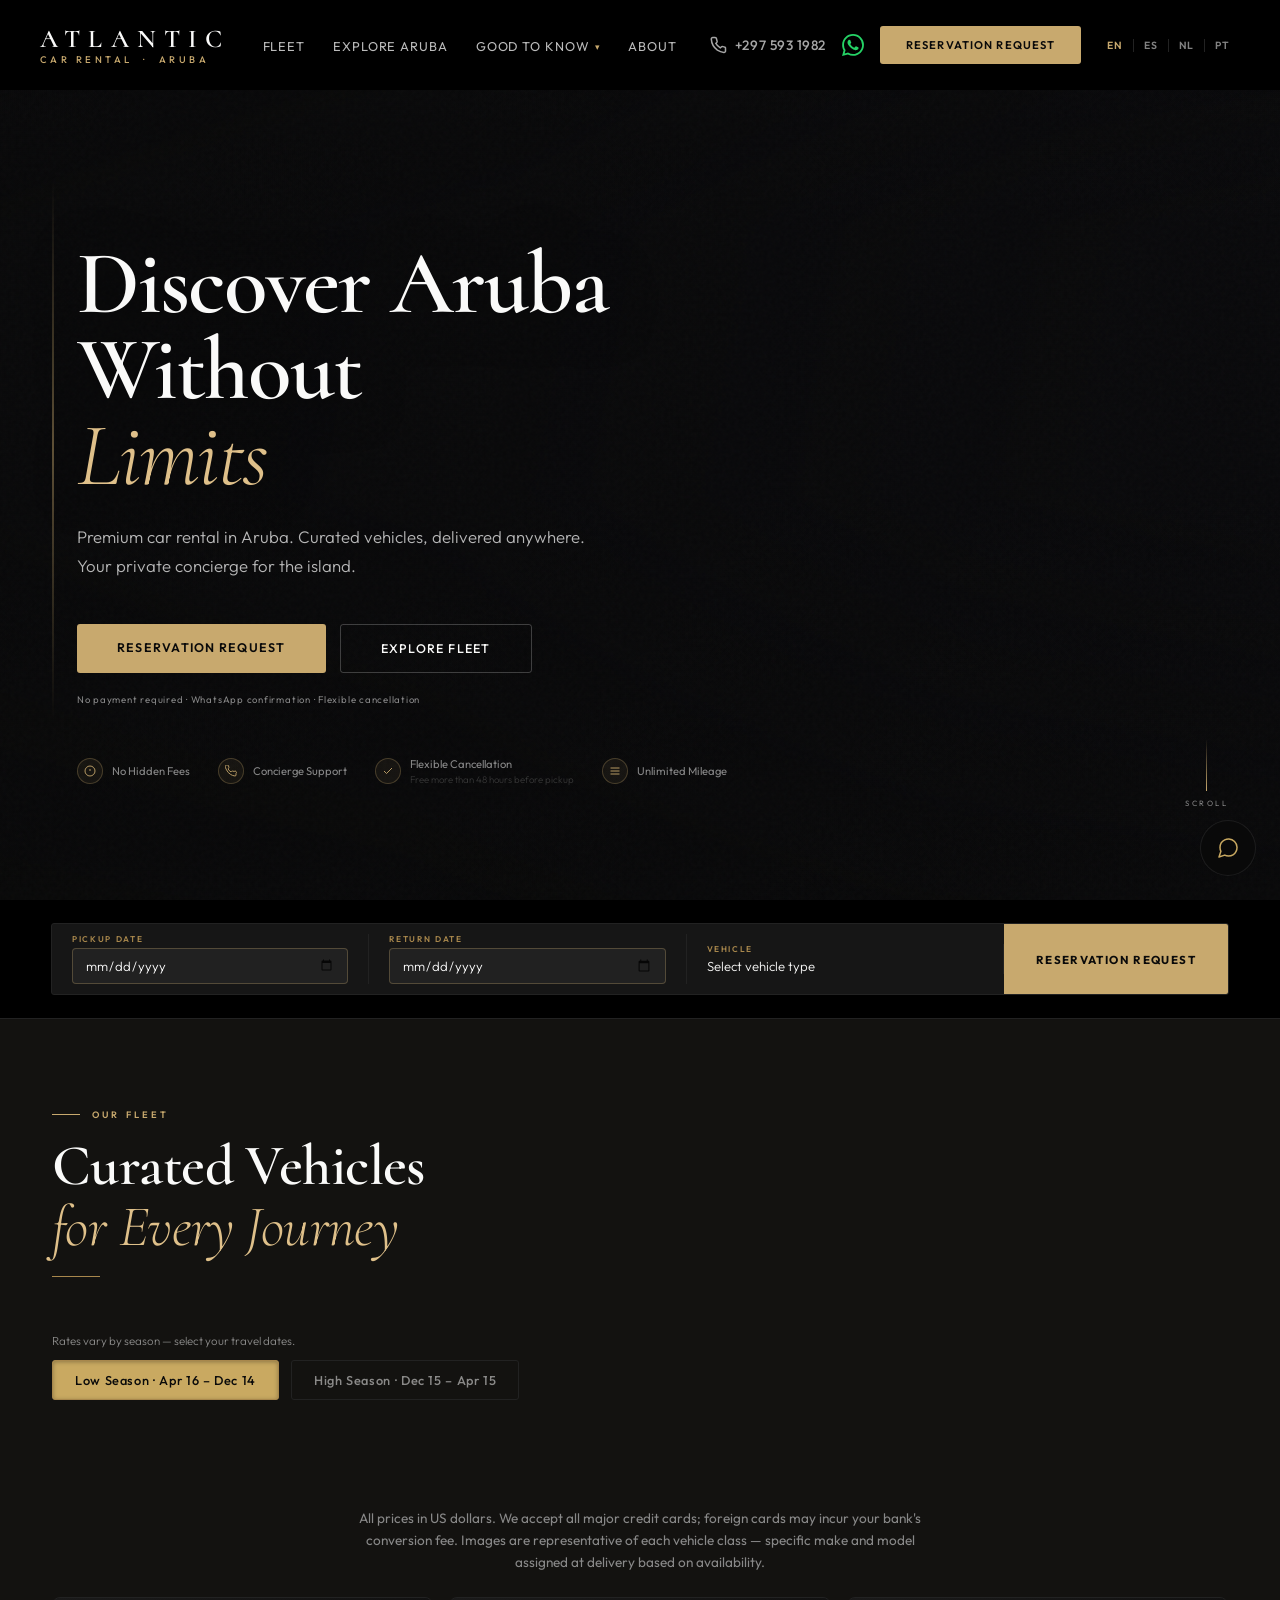
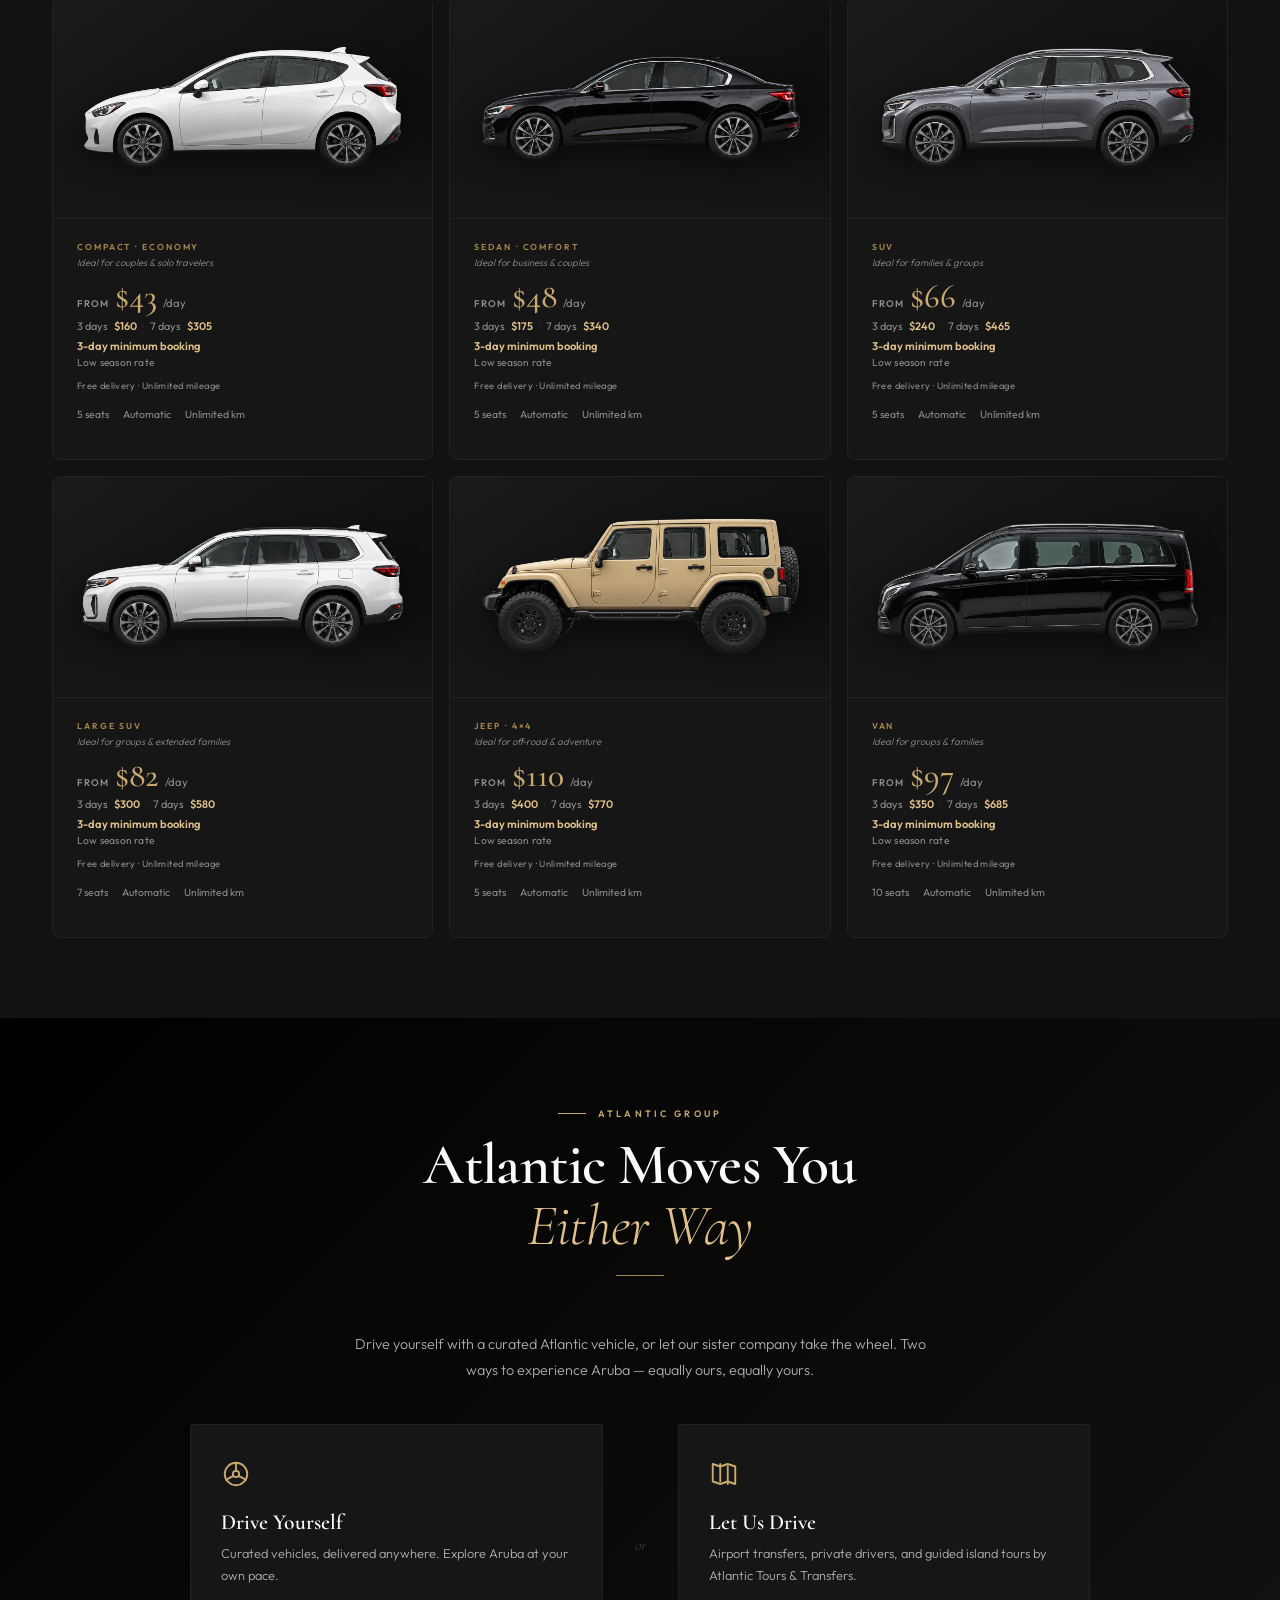
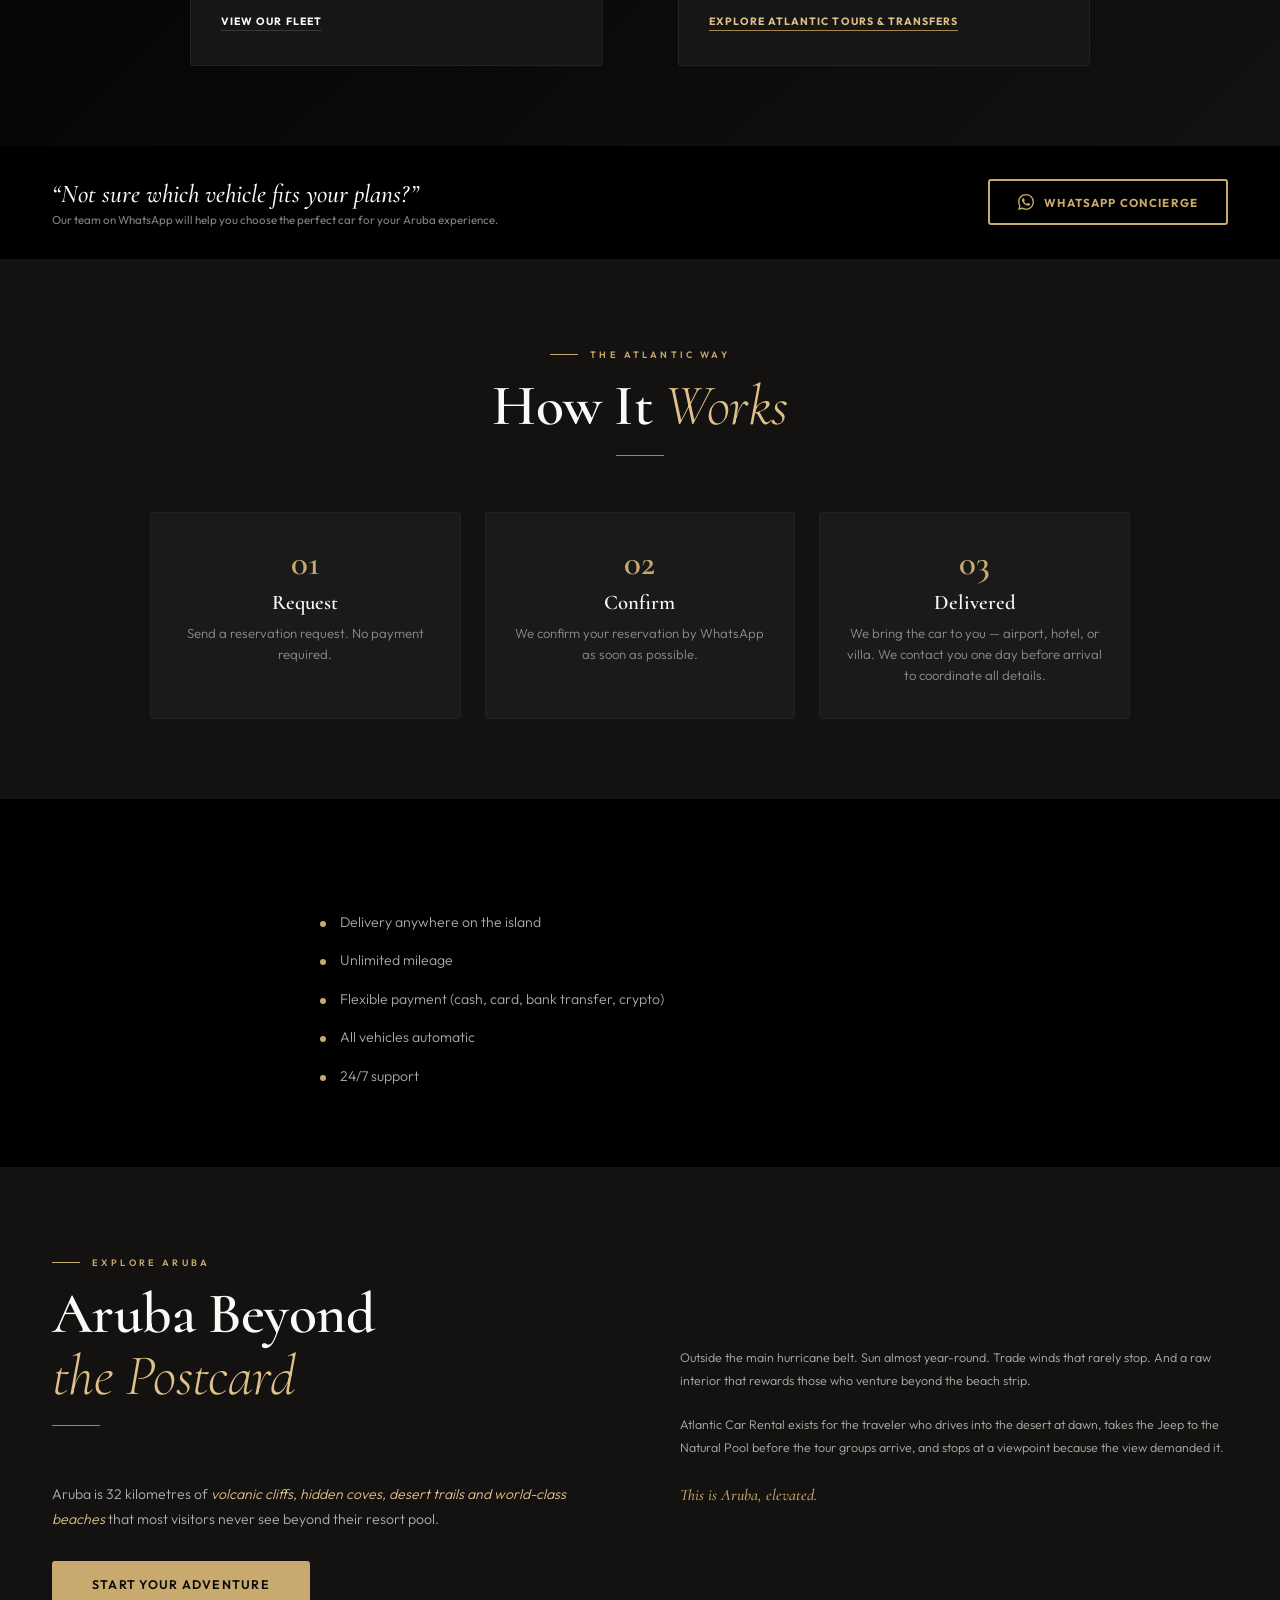
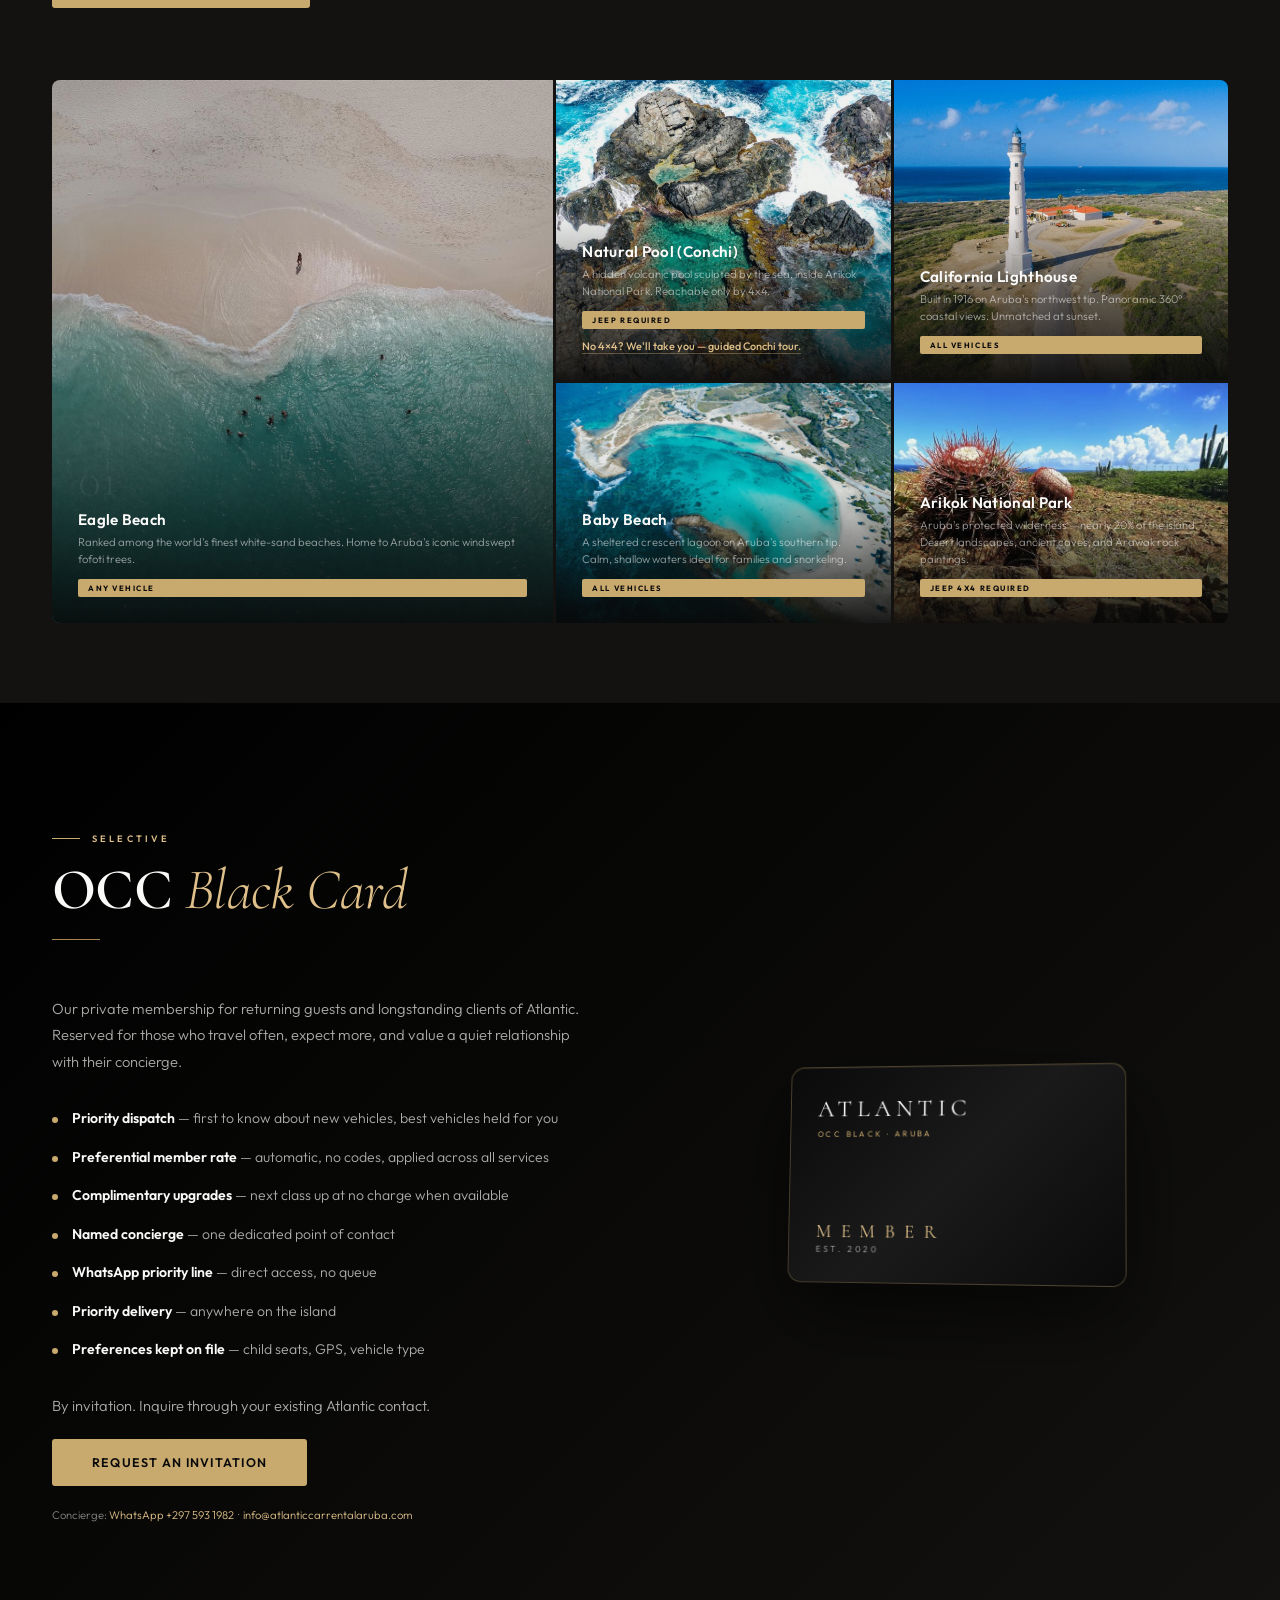
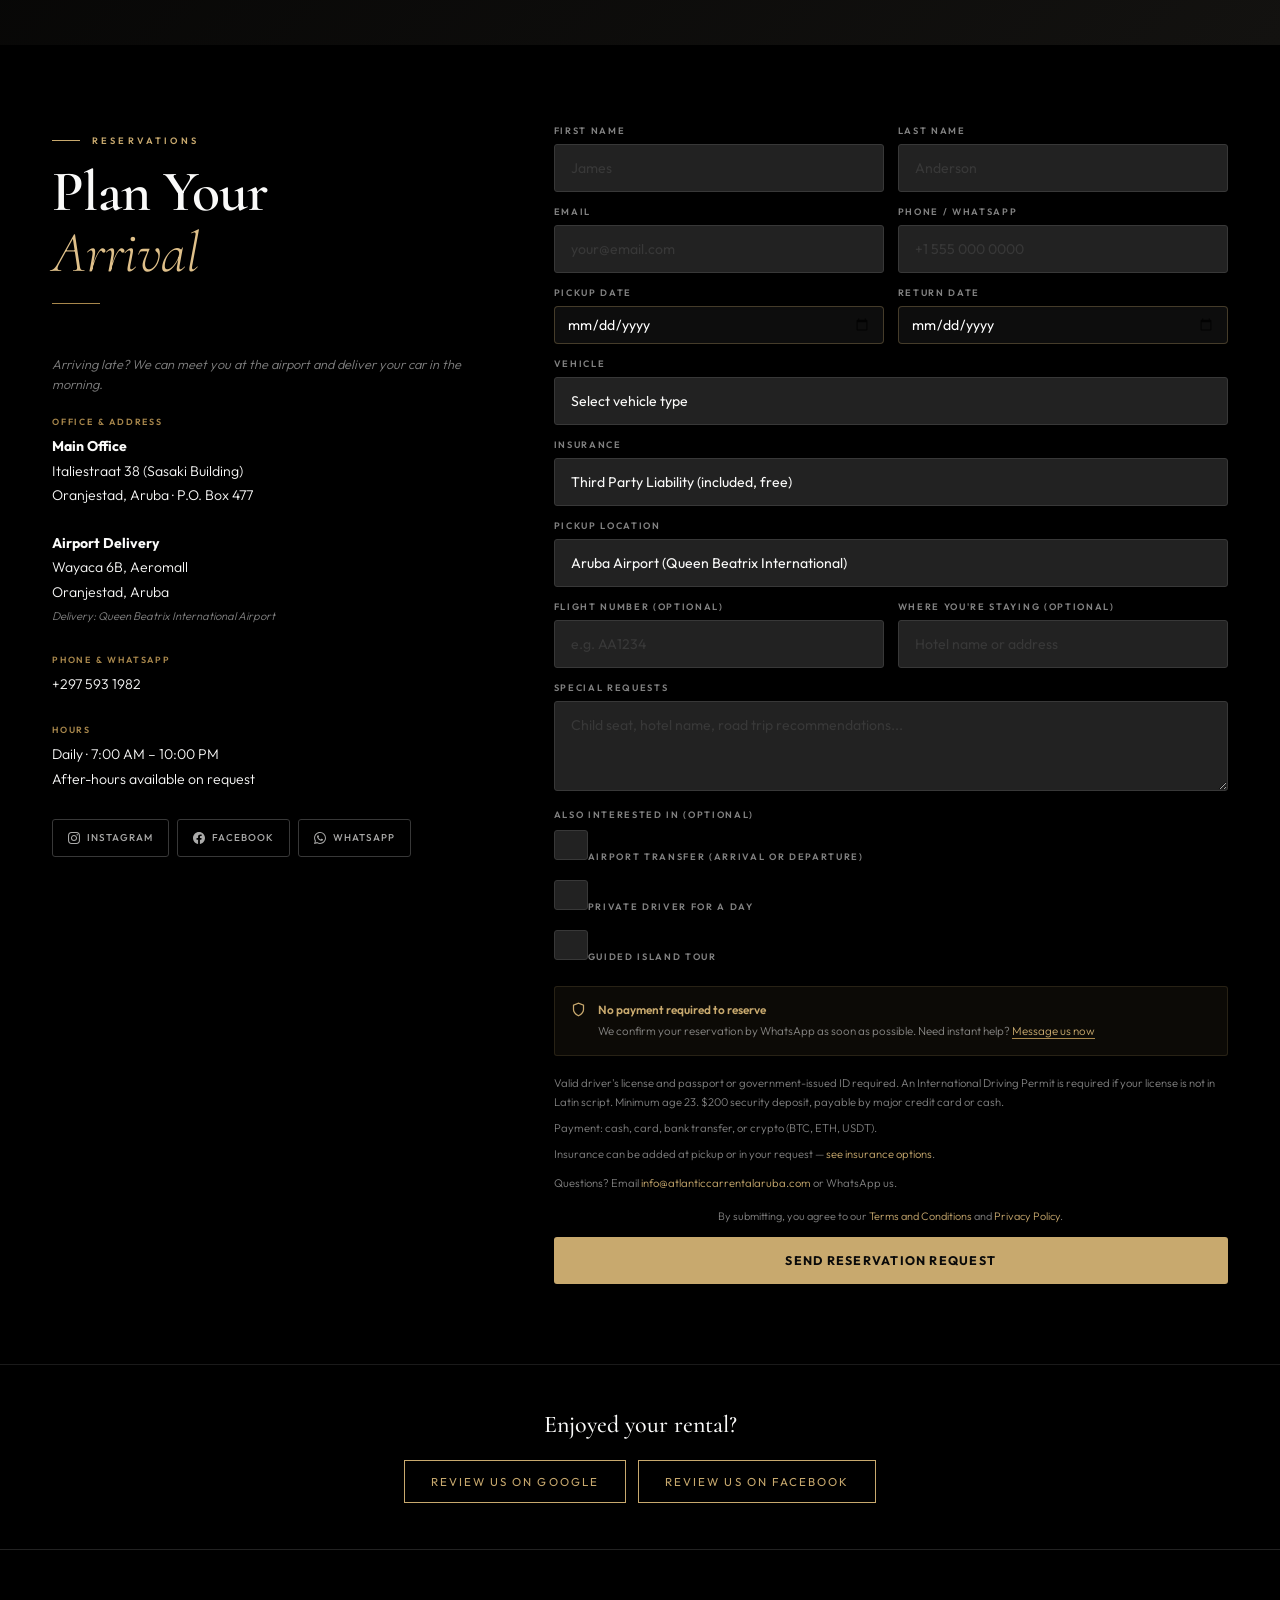
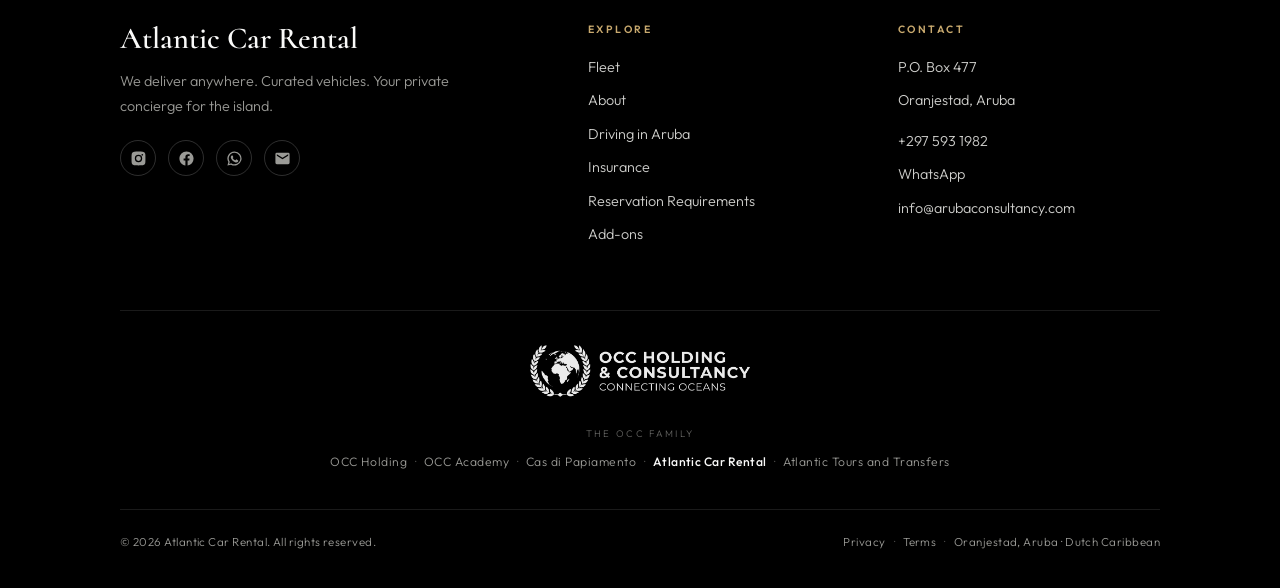
==== index.html @ e69e18a8 "Add review band above footer Co-Authored-By: Claude Opus 5.5 <noreply@anthropic.com> Claude-Session:" ====
<!DOCTYPE html>
<html lang="en">
<head>
<meta charset="UTF-8"/>
<script>document.documentElement.classList.add('i18n-loading')</script>
<style>html.i18n-loading{visibility:hidden;background:#0A0A0A}</style>
<noscript><style>html.i18n-loading{visibility:visible}</style></noscript>
<meta name="viewport" content="width=device-width,initial-scale=1.0"/>
<title>Car Rental in Aruba | Atlantic</title>
<meta name="description" content="Premium car rental in Aruba with island-wide delivery, unlimited mileage and personal WhatsApp service. Request your Atlantic rental online."/>
<link rel="icon" href="/favicon.ico" sizes="any">
<link rel="icon" type="image/png" sizes="32x32" href="/favicon-32.png">
<link rel="icon" type="image/png" sizes="16x16" href="/favicon-16.png">
<link rel="apple-touch-icon" href="/favicon-180.png">
<meta property="og:type" content="website">
<meta property="og:site_name" content="Atlantic Car Rental Aruba">
<meta property="og:title" content="Car Rental in Aruba | Atlantic">
<meta property="og:description" content="Premium car rental in Aruba. Free island-wide delivery, unlimited mileage, personal concierge. Reserve by WhatsApp.">
<meta property="og:image" content="https://atlanticcarrentalaruba.com/og-image.png">
<meta property="og:image:width" content="1200">
<meta property="og:image:height" content="630">
<meta property="og:url" content="https://atlanticcarrentalaruba.com/">
<link rel="canonical" href="https://atlanticcarrentalaruba.com/"/>
<meta name="twitter:card" content="summary_large_image">
<meta name="twitter:title" content="Car Rental in Aruba | Atlantic">
<script type="application/ld+json">
{
  "@context": "https://schema.org",
  "@type": "AutoRental",
  "name": "Atlantic Car Rental",
  "description": "Car rental in Aruba. Delivery anywhere on the island.",
  "url": "https://atlanticcarrentalaruba.com",
  "telephone": "+297-593-1982",
  "email": "info@atlanticcarrentalaruba.com",
  "address": [
    {
      "@type": "PostalAddress",
      "streetAddress": "Italiestraat 38 (Sasaki Building)",
      "addressLocality": "Oranjestad",
      "addressCountry": "AW"
    },
    {
      "@type": "PostalAddress",
      "streetAddress": "Wayaca 6B, Aeromall",
      "addressLocality": "Oranjestad",
      "addressCountry": "AW"
    }
  ],
  "areaServed": "Aruba",
  "priceRange": "$$",
  "sameAs": [
    "https://www.instagram.com/atlanticcarrentalaruba",
    "https://www.facebook.com/share/18JVxDgM2i/"
  ]
}
</script>
<script type="application/ld+json">
{
  "@context": "https://schema.org",
  "@type": "LocalBusiness",
  "name": "Atlantic Car Rental",
  "address": {
    "@type": "PostalAddress",
    "streetAddress": "Italiestraat 38 (Sasaki Building)",
    "addressLocality": "Oranjestad",
    "addressCountry": "AW"
  },
  "telephone": "+297-593-1982",
  "email": "info@atlanticcarrentalaruba.com",
  "openingHoursSpecification": {
    "@type": "OpeningHoursSpecification",
    "dayOfWeek": ["Monday","Tuesday","Wednesday","Thursday","Friday","Saturday","Sunday"],
    "opens": "07:00",
    "closes": "22:00"
  }
}
</script>
<link rel="preconnect" href="https://fonts.googleapis.com"/>
<link href="https://fonts.googleapis.com/css2?family=Cormorant:ital,wght@0,300;0,400;0,500;0,600;0,700;1,300;1,400;1,600&family=Outfit:wght@300;400;500;600;700&display=swap" rel="stylesheet"/>
<link rel="stylesheet" href="css/styles.css?v=7"/>
</head>
<body>

<!-- NAV -->
<nav id="nav">
  <a href="#hero" class="nav-wm">
    <span class="nav-wm-a">Atlantic</span>
    <span class="nav-wm-b">Car Rental &nbsp;&middot;&nbsp; Aruba</span>
  </a>
  <ul class="nlinks" id="nlinks">
    <li><a href="#fleet" data-t="n_fl" onclick="closeMNav()">Fleet</a></li>
    <li><a href="#aruba" data-t="n_ar" onclick="closeMNav()">Explore Aruba</a></li>
    <li class="nav-drop">
      <button type="button" class="nav-drop-btn" onclick="toggleGtkDrop(event)" aria-expanded="false" aria-haspopup="true">
        <span data-t="n_gtk">Good to Know</span><span class="nav-drop-caret" aria-hidden="true">&#9662;</span>
      </button>
      <ul class="nav-drop-menu">
        <li><a href="driving-in-aruba.html" data-t="n_dr" onclick="closeMNav()">Driving in Aruba</a></li>
        <li><a href="insurance.html" data-t="n_ins" onclick="closeMNav()">Insurance</a></li>
        <li><a href="reservation-requirements.html" data-t="n_rr" onclick="closeMNav()">Reservation Requirements</a></li>
        <li><a href="add-ons.html" data-t="n_ao" onclick="closeMNav()">Add-ons</a></li>
      </ul>
    </li>
    <li><a href="about.html" data-t="n_ab" onclick="closeMNav()">About</a></li>
  </ul>
  <div class="nav-right">
    <a href="tel:+2975931982" class="nav-phone" style="display:flex;align-items:center;gap:8px;color:rgba(255,255,255,.65);font-size:.85rem;font-weight:500;letter-spacing:.04em;transition:color .2s;text-decoration:none">
      <svg aria-hidden="true" width="18" height="18" viewBox="0 0 24 24" fill="none" stroke="currentColor" stroke-width="2"><path d="M22 16.92v3a2 2 0 01-2.18 2 19.79 19.79 0 01-8.63-3.07A19.5 19.5 0 013.07 4.18 2 2 0 015.06 2h3a2 2 0 012 1.72c.127.96.361 1.903.7 2.81a2 2 0 01-.45 2.11L9.09 9.91a16 16 0 006 6l1.27-1.27a2 2 0 012.11-.45c.907.339 1.85.573 2.81.7A2 2 0 0122 16.92z"/></svg>
      +297 593 1982
    </a>
    <a href="https://wa.me/2975931982" target="_blank" class="nav-whatsapp" aria-label="WhatsApp" style="align-items:center;color:rgba(255,255,255,.65);transition:color .2s;text-decoration:none">
      <svg aria-hidden="true" width="22" height="22" viewBox="0 0 24 24" fill="#25D366"><path d="M17.472 14.382c-.297-.149-1.758-.867-2.03-.967-.273-.099-.471-.148-.67.15-.197.297-.767.966-.94 1.164-.173.199-.347.223-.644.075-.297-.15-1.255-.463-2.39-1.475-.883-.788-1.48-1.761-1.653-2.059-.173-.297-.018-.458.13-.606.134-.133.298-.347.446-.52.149-.174.198-.298.298-.497.099-.198.05-.371-.025-.52-.075-.149-.669-1.612-.916-2.207-.242-.579-.487-.5-.669-.51-.173-.008-.371-.01-.57-.01-.198 0-.52.074-.792.372-.272.297-1.04 1.016-1.04 2.479 0 1.462 1.065 2.875 1.213 3.074.149.198 2.096 3.2 5.077 4.487.709.306 1.262.489 1.694.625.712.227 1.36.195 1.871.118.571-.085 1.758-.719 2.006-1.413.248-.694.248-1.289.173-1.413-.074-.124-.272-.198-.57-.347m-5.421 7.403h-.004a9.87 9.87 0 01-5.031-1.378l-.361-.214-3.741.982.998-3.648-.235-.374a9.86 9.86 0 01-1.51-5.26c.001-5.45 4.436-9.884 9.888-9.884 2.64 0 5.122 1.03 6.988 2.898a9.825 9.825 0 012.893 6.994c-.003 5.45-4.437 9.884-9.885 9.884m8.413-18.297A11.815 11.815 0 0012.05 0C5.495 0 .16 5.335.157 11.892c0 2.096.547 4.142 1.588 5.945L.057 24l6.305-1.654a11.882 11.882 0 005.683 1.448h.005c6.554 0 11.89-5.335 11.893-11.893a11.821 11.821 0 00-3.48-8.413z"/></svg>
    </a>
    <button class="nav-cta" onclick="document.getElementById('contact').scrollIntoView({behavior:'smooth'})"><span class="cta-full" data-t="n_ct">Reservation Request</span><span class="cta-short" data-t="n_ct_s">Reserve</span></button>
    <div class="nav-lang">
      <button class="lbtn on" onclick="setL('en')">EN</button>
      <button class="lbtn" onclick="setL('es')">ES</button>
      <button class="lbtn" onclick="setL('nl')">NL</button>
      <button class="lbtn" onclick="setL('pt')">PT</button>
    </div>
    <button class="nav-toggle" aria-label="Menu" aria-expanded="false" onclick="toggleMNav()">&#9776;</button>
  </div>
</nav>
<!-- HERO -->
<section id="hero">
  <div class="h-bg"></div>
  <!-- YouTube Aruba drone video — loads when online -->
  <div class="h-vid">
    <video id="hero-video" autoplay muted playsinline preload="auto"
      style="position:absolute;top:50%;left:50%;min-width:100%;min-height:100%;transform:translate(-50%,-50%);object-fit:cover">
      <source src="assets/hero.mp4" type="video/mp4"/>
    </video>
  </div>
  <script>
    /* hero.mp4 (~19s total) has a branded end-card baked into the last few
       seconds of the file itself -- not an HTML/CSS overlay. Looping early
       via timeupdate instead of re-encoding the file. Nudge this value after
       seeing it live. */
    const HERO_LOOP_CUTOFF = 8; // seconds -- logo confirmed visible ~10s in, cutting with margin before that
    const HERO_PLAYBACK_RATE = 0.5; // 1 = normal speed, lower = slower. Nudge by eye.
    const heroVideo = document.getElementById('hero-video');
    heroVideo.playbackRate = HERO_PLAYBACK_RATE;
    heroVideo.addEventListener('timeupdate', function () {
      if (this.currentTime >= HERO_LOOP_CUTOFF) this.currentTime = 0;
    });
  </script>
  <div class="h-ov"></div>
  <div class="h-noise"></div>
  <div class="h-accent"></div>

  <div class="h-inner">
    <h1 class="h-title">
      <span data-t="h_t1">Discover Aruba</span><br/>
      <span data-t="h_t2">Without</span><br/>
      <em data-t="h_t3">Limits</em>
    </h1>
    <p class="h-sub" data-t="h_sb">Premium car rental in Aruba. Curated vehicles, delivered anywhere. Your private concierge for the island.</p>
    <div class="h-btns">
      <a href="#contact" class="btn-gold"    data-t="h_c1">Reservation Request</a>
      <a href="#fleet"   class="btn-outline" data-t="h_c2">Explore Fleet</a>
    </div>
    <p class="h-micro" data-t="h_micro">No payment required &nbsp;&middot;&nbsp; WhatsApp confirmation &nbsp;&middot;&nbsp; Flexible cancellation</p>
    <div class="h-trust">
      <div class="trust">
        <div class="trust-dot"><svg viewBox="0 0 24 24"><circle cx="12" cy="12" r="10"/><line x1="12" y1="8" x2="12" y2="12"/><line x1="12" y1="16" x2="12.01" y2="16"/></svg></div>
        <span data-t="tr1">No Hidden Fees</span>
      </div>
      <div class="trust">
        <div class="trust-dot"><svg viewBox="0 0 24 24"><path d="M22 16.92v3a2 2 0 01-2.18 2 19.79 19.79 0 01-8.63-3.07A19.5 19.5 0 013.07 9.81a19.79 19.79 0 01-3.07-8.67A2 2 0 012 0h3a2 2 0 012 1.72c.127.96.361 1.903.7 2.81a2 2 0 01-.45 2.11L6.09 7.91a16 16 0 006 6l1.27-1.27a2 2 0 012.11-.45c.907.339 1.85.573 2.81.7A2 2 0 0122 16.92z"/></svg></div>
        <span data-t="tr2">Concierge Support</span>
      </div>
      <div class="trust">
        <div class="trust-dot"><svg viewBox="0 0 24 24"><polyline points="20 6 9 17 4 12"/></svg></div>
        <div class="trust-text">
          <span data-t="tr3">Flexible Cancellation</span>
          <span class="trust-sub" data-t="tr3_sub">Free more than 48 hours before pickup</span>
        </div>
      </div>
      <div class="trust">
        <div class="trust-dot"><svg viewBox="0 0 24 24"><path d="M3 12h18M3 6h18M3 18h18"/></svg></div>
        <span data-t="tr5">Unlimited Mileage</span>
      </div>
    </div>
  </div>

  <div class="scroll-cue">
    <div class="scroll-line"></div>
    <span class="scroll-txt" data-t="scroll_txt">Scroll</span>
  </div>
</section>

<!-- QUICK BOOKING BAR -->
<div id="quickbook" class="rv">
  <div style="padding:24px 0">
    <div class="qb-inner">
      <div class="qb-field">
        <div class="qb-label" data-t="f_pk">Pickup Date</div>
        <input class="qb-input" type="date" id="qpk"/>
      </div>
      <div class="qb-field">
        <div class="qb-label" data-t="f_rt">Return Date</div>
        <input class="qb-input" type="date" id="qrt"/>
      </div>
      <div class="qb-field">
        <div class="qb-label" data-t="f_vh">Vehicle</div>
        <select class="qb-input" id="qv" style="appearance:none">
          <option value="" data-t="fv0">Select type</option>
          <option value="compact" data-t="fv_co">Compact</option>
          <option value="sedan" data-t="fv_se">Sedan</option>
          <option value="suv" data-t="fv_su">SUV</option>
          <option value="large-suv" data-t="fv_lsu">Large SUV</option>
          <option value="jeep-4x4" data-t="fv_je">Jeep 4x4</option>
          <option value="van" data-t="fv_va">Van</option>
        </select>
      </div>
      <button class="qb-btn" onclick="qbSubmit()" data-t="n_ct">Reservation Request</button>
    </div>
  </div>
</div>

<!-- FLEET -->
<section id="fleet" class="sec sec-alt">
  <div class="fl-head">
    <div>
      <div class="tag rv" data-t="fl_tg">Our Fleet</div>
      <h2 class="sh rv d1" data-t="fl_h">Curated Vehicles<br/><em>for Every Journey</em></h2>
      <div class="rule rv d2"></div>
      <p class="stog-note rv d3" data-t="szn_note">Rates vary by season &mdash; select your travel dates.</p>
      <div class="stog-row rv d3">
        <button class="stog on" id="flo" onclick="setFS('lo')">
          <span class="stog-label" data-t="sl">Low Season &nbsp;&middot;&nbsp; Apr 16 &ndash; Dec 14</span>
        </button>
        <button class="stog" id="fhi" onclick="setFS('hi')">
          <span class="stog-label" data-t="sh">High Season &nbsp;&middot;&nbsp; Dec 15 &ndash; Apr 15</span>
        </button>
      </div>
    </div>
  </div>

  <p class="usd-note" data-t="usd_note">All prices in US dollars. We accept all major credit cards; foreign cards may incur your bank's conversion fee. Images are representative of each vehicle class — specific make and model assigned at delivery based on availability.</p>

  <div class="fgrid">

    <div class="ccard rv" onclick="document.getElementById('contact').scrollIntoView({behavior:'smooth'})">
      <div class="car-img-wrap">
        <img class="car-img" src="assets/fleet/transparent/compact.png" onerror="this.parentElement.style.background='#1A1A1A'" alt="Compact car"/>
      </div>
      <div class="ccard-cta-bar"><div class="ccard-cta-txt" data-t="fl_rs">Reservation Request</div></div>
      <div class="ccard-body">
        <div class="ccard-category" data-t="c_co">Compact &nbsp;&middot;&nbsp; Economy</div>
        <div class="ccard-ideal" data-t="c_co_i">Ideal for couples &amp; solo travelers</div>
        <div class="ccard-pricing">
          <div class="cpr-hero"><span class="cpr-from" data-t="fr_lbl">From</span><span data-t="pr_co_day" data-t-hi="pr_co_day_hi"><strong>$43</strong></span><span class="cpr-per" data-t="per_day">/day</span></div>
          <div class="cpr-sub">
            <span data-t="dur3">3 days</span><span data-t="pr_co_3" data-t-hi="pr_co_3_hi"><strong>$160</strong></span>
            <span class="cpr-sub-sep">&middot;</span>
            <span data-t="dur7">7 days</span><span data-t="pr_co_7" data-t-hi="pr_co_7_hi"><strong>$305</strong></span>
          </div>
          <div class="cpr-note" data-t="cpr_min">3-day minimum booking</div>
          <div class="cpr-season" data-t="szn_lo_lbl" data-t-hi="szn_hi_lbl">Low season rate</div>
        </div>
        <div class="ccard-benefits" data-t="bn_li">Free delivery &nbsp;&middot;&nbsp; Unlimited mileage</div>
        <div class="ccard-specs">
          <span class="cspec">5 seats</span>
          <span class="cspec" data-t="spec_auto">Automatic</span><span class="cspec" data-t="spec_km">Unlimited km</span>
        </div>
      </div>
    </div>

    <div class="ccard rv d1" onclick="document.getElementById('contact').scrollIntoView({behavior:'smooth'})">
      <div class="car-img-wrap">
        
        <img class="car-img" src="assets/fleet/transparent/sedan.png" onerror="this.parentElement.style.background='#1A1A1A'" alt="Sedan car"/>
      </div>
      <div class="ccard-cta-bar"><div class="ccard-cta-txt" data-t="fl_rs">Reservation Request</div></div>
      <div class="ccard-body">
        <div class="ccard-category" data-t="c_se">Sedan &nbsp;&middot;&nbsp; Comfort</div>
        <div class="ccard-ideal" data-t="c_se_i">Ideal for business &amp; couples</div>
        <div class="ccard-pricing">
          <div class="cpr-hero"><span class="cpr-from" data-t="fr_lbl">From</span><span data-t="pr_se_day" data-t-hi="pr_se_day_hi"><strong>$48</strong></span><span class="cpr-per" data-t="per_day">/day</span></div>
          <div class="cpr-sub">
            <span data-t="dur3">3 days</span><span data-t="pr_se_3" data-t-hi="pr_se_3_hi"><strong>$175</strong></span>
            <span class="cpr-sub-sep">&middot;</span>
            <span data-t="dur7">7 days</span><span data-t="pr_se_7" data-t-hi="pr_se_7_hi"><strong>$340</strong></span>
          </div>
          <div class="cpr-note" data-t="cpr_min">3-day minimum booking</div>
          <div class="cpr-season" data-t="szn_lo_lbl" data-t-hi="szn_hi_lbl">Low season rate</div>
        </div>
        <div class="ccard-benefits" data-t="bn_li">Free delivery &nbsp;&middot;&nbsp; Unlimited mileage</div>
        <div class="ccard-specs">
          <span class="cspec">5 seats</span>
          <span class="cspec" data-t="spec_auto">Automatic</span><span class="cspec" data-t="spec_km">Unlimited km</span>
        </div>
      </div>
    </div>

    <div class="ccard rv d2" onclick="document.getElementById('contact').scrollIntoView({behavior:'smooth'})">
      <div class="car-img-wrap">
        
        <img class="car-img" src="assets/fleet/transparent/suv.png" onerror="this.parentElement.style.background='#1A1A1A'" alt="SUV"/>
      </div>
      <div class="ccard-cta-bar"><div class="ccard-cta-txt" data-t="fl_rs">Reservation Request</div></div>
      <div class="ccard-body">
        <div class="ccard-category" data-t="c_su">SUV &nbsp;&middot;&nbsp; Spacious</div>
        <div class="ccard-ideal" data-t="c_su_i">Ideal for families &amp; groups</div>
        <div class="ccard-pricing">
          <div class="cpr-hero"><span class="cpr-from" data-t="fr_lbl">From</span><span data-t="pr_su_day" data-t-hi="pr_su_day_hi"><strong>$66</strong></span><span class="cpr-per" data-t="per_day">/day</span></div>
          <div class="cpr-sub">
            <span data-t="dur3">3 days</span><span data-t="pr_su_3" data-t-hi="pr_su_3_hi"><strong>$240</strong></span>
            <span class="cpr-sub-sep">&middot;</span>
            <span data-t="dur7">7 days</span><span data-t="pr_su_7" data-t-hi="pr_su_7_hi"><strong>$465</strong></span>
          </div>
          <div class="cpr-note" data-t="cpr_min">3-day minimum booking</div>
          <div class="cpr-season" data-t="szn_lo_lbl" data-t-hi="szn_hi_lbl">Low season rate</div>
        </div>
        <div class="ccard-benefits" data-t="bn_li">Free delivery &nbsp;&middot;&nbsp; Unlimited mileage</div>
        <div class="ccard-specs">
          <span class="cspec">5 seats</span>
          <span class="cspec" data-t="spec_auto">Automatic</span><span class="cspec" data-t="spec_km">Unlimited km</span>
        </div>
      </div>
    </div>

    <div class="ccard rv d3" onclick="document.getElementById('contact').scrollIntoView({behavior:'smooth'})">
      <div class="car-img-wrap">
        <img class="car-img" src="assets/fleet/transparent/large-suv.png" onerror="this.parentElement.style.background='#1A1A1A'" alt="Large SUV"/>
      </div>
      <div class="ccard-cta-bar"><div class="ccard-cta-txt" data-t="fl_rs">Reservation Request</div></div>
      <div class="ccard-body">
        <div class="ccard-category" data-t="c_lsu">Large SUV</div>
        <div class="ccard-ideal" data-t="c_lsu_i">Ideal for groups &amp; extended families</div>
        <div class="ccard-pricing">
          <div class="cpr-hero"><span class="cpr-from" data-t="fr_lbl">From</span><span data-t="pr_lsu_day" data-t-hi="pr_lsu_day_hi"><strong>$82</strong></span><span class="cpr-per" data-t="per_day">/day</span></div>
          <div class="cpr-sub">
            <span data-t="dur3">3 days</span><span data-t="pr_lsu_3" data-t-hi="pr_lsu_3_hi"><strong>$300</strong></span>
            <span class="cpr-sub-sep">&middot;</span>
            <span data-t="dur7">7 days</span><span data-t="pr_lsu_7" data-t-hi="pr_lsu_7_hi"><strong>$580</strong></span>
          </div>
          <div class="cpr-note" data-t="cpr_min">3-day minimum booking</div>
          <div class="cpr-season" data-t="szn_lo_lbl" data-t-hi="szn_hi_lbl">Low season rate</div>
        </div>
        <div class="ccard-benefits" data-t="bn_li">Free delivery &nbsp;&middot;&nbsp; Unlimited mileage</div>
        <div class="ccard-specs">
          <span class="cspec">7 seats</span>
          <span class="cspec" data-t="spec_auto">Automatic</span><span class="cspec" data-t="spec_km">Unlimited km</span>
        </div>
      </div>
    </div>

    <div class="ccard rv d4" onclick="document.getElementById('contact').scrollIntoView({behavior:'smooth'})">
      <div class="car-img-wrap">

        <img class="car-img" src="assets/fleet/transparent/jeep.png" onerror="this.parentElement.style.background='#1A1A1A'" alt="Jeep 4x4"/>
      </div>
      <div class="ccard-cta-bar"><div class="ccard-cta-txt" data-t="fl_rs">Reservation Request</div></div>
      <div class="ccard-body">
        <div class="ccard-category" data-t="c_je">Jeep 4x4 &nbsp;&middot;&nbsp; Adventure</div>
        <div class="ccard-ideal" data-t="c_je_i">Ideal for off-road &amp; adventure</div>
        <div class="ccard-pricing">
          <div class="cpr-hero"><span class="cpr-from" data-t="fr_lbl">From</span><span data-t="pr_je_day" data-t-hi="pr_je_day_hi"><strong>$110</strong></span><span class="cpr-per" data-t="per_day">/day</span></div>
          <div class="cpr-sub">
            <span data-t="dur3">3 days</span><span data-t="pr_je_3" data-t-hi="pr_je_3_hi"><strong>$400</strong></span>
            <span class="cpr-sub-sep">&middot;</span>
            <span data-t="dur7">7 days</span><span data-t="pr_je_7" data-t-hi="pr_je_7_hi"><strong>$770</strong></span>
          </div>
          <div class="cpr-note" data-t="cpr_min">3-day minimum booking</div>
          <div class="cpr-season" data-t="szn_lo_lbl" data-t-hi="szn_hi_lbl">Low season rate</div>
        </div>
        <div class="ccard-benefits" data-t="bn_li">Free delivery &nbsp;&middot;&nbsp; Unlimited mileage</div>
        <div class="ccard-specs">
          <span class="cspec">5 seats</span>
          <span class="cspec" data-t="spec_auto">Automatic</span><span class="cspec" data-t="spec_km">Unlimited km</span>
        </div>
      </div>
    </div>

    <div class="ccard rv d5" onclick="document.getElementById('contact').scrollIntoView({behavior:'smooth'})">
      <div class="car-img-wrap">
        <img class="car-img" src="assets/fleet/transparent/van.png" onerror="this.parentElement.style.background='#1A1A1A'" alt="Van"/>
      </div>
      <div class="ccard-cta-bar"><div class="ccard-cta-txt" data-t="fl_rs">Reservation Request</div></div>
      <div class="ccard-body">
        <div class="ccard-category" data-t="c_va">Van</div>
        <div class="ccard-ideal" data-t="c_va_i">Ideal for groups &amp; families</div>
        <div class="ccard-pricing">
          <div class="cpr-hero"><span class="cpr-from" data-t="fr_lbl">From</span><span data-t="pr_va_day" data-t-hi="pr_va_day_hi"><strong>$97</strong></span><span class="cpr-per" data-t="per_day">/day</span></div>
          <div class="cpr-sub">
            <span data-t="dur3">3 days</span><span data-t="pr_va_3" data-t-hi="pr_va_3_hi"><strong>$350</strong></span>
            <span class="cpr-sub-sep">&middot;</span>
            <span data-t="dur7">7 days</span><span data-t="pr_va_7" data-t-hi="pr_va_7_hi"><strong>$685</strong></span>
          </div>
          <div class="cpr-note" data-t="cpr_min">3-day minimum booking</div>
          <div class="cpr-season" data-t="szn_lo_lbl" data-t-hi="szn_hi_lbl">Low season rate</div>
        </div>
        <div class="ccard-benefits" data-t="bn_li">Free delivery &nbsp;&middot;&nbsp; Unlimited mileage</div>
        <div class="ccard-specs">
          <span class="cspec">10 seats</span>
          <span class="cspec" data-t="spec_auto">Automatic</span><span class="cspec" data-t="spec_km">Unlimited km</span>
        </div>
      </div>
    </div>

  </div>
</section>

<!-- ATLANTIC GROUP BAND -->
<section id="group-band" class="sec" style="background:linear-gradient(135deg,var(--bg-base) 0%,var(--bg-alt) 100%);text-align:center">
  <div class="tag rv" style="justify-content:center" data-t="gb_tg">Atlantic Group</div>
  <h2 class="sh rv d1" data-t="gb_h">Atlantic Moves You<br/><em>Either Way</em></h2>
  <div class="rule rv d2" style="margin-left:auto;margin-right:auto"></div>
  <p class="rv d3" style="max-width:580px;margin:0 auto 40px;font-size:.9rem;line-height:1.8;color:var(--body);font-weight:300" data-t="gb_sub">Drive yourself with a curated Atlantic vehicle, or let our sister company take the wheel. Two ways to experience Aruba — equally ours, equally yours.</p>

  <div class="gb-grid rv d4">
    <div class="gb-path">
      <div class="gb-path-icon"><svg viewBox="0 0 24 24" fill="none" stroke="currentColor" stroke-width="1.5" stroke-linecap="round" stroke-linejoin="round"><circle cx="12" cy="12" r="9"/><circle cx="12" cy="12" r="2.5"/><path d="M12 3v6.5M4.2 16.5l5.7-3M19.8 16.5l-5.7-3"/></svg></div>
      <div class="gb-path-name" data-t="gb_p1t">Drive Yourself</div>
      <div class="gb-path-sub" data-t="gb_p1s">Curated vehicles, delivered anywhere. Explore Aruba at your own pace.</div>
      <a href="#fleet" class="gb-path-link" data-t="gb_p1cta">View Our Fleet</a>
    </div>
    <div class="gb-divider" data-t="gb_or">or</div>
    <div class="gb-path">
      <div class="gb-path-icon"><svg viewBox="0 0 24 24" fill="none" stroke="currentColor" stroke-width="1.5" stroke-linecap="round" stroke-linejoin="round"><path d="M9 20 3 18V4l6 2 6-2 6 2v14l-6-2-6 2Z"/><path d="M9 4v14M15 6v14"/></svg></div>
      <div class="gb-path-name" data-t="gb_p2t">Let Us Drive</div>
      <div class="gb-path-sub" data-t="gb_p2s">Airport transfers, private drivers, and guided island tours by Atlantic Tours &amp; Transfers.</div>
      <a href="https://atlantictoursaruba.com/?utm_source=carrental&amp;utm_medium=referral&amp;utm_campaign=homepage_band" class="gb-path-link gb-path-link-gold" data-t="gb_p2cta">Explore Atlantic Tours &amp; Transfers</a>
    </div>
  </div>
</section>

<!-- CONCIERGE STRIP -->
<div id="concierge">
  <div class="cc-inner">
    <div>
      <div class="cc-txt" data-t="cc_t">"Not sure which vehicle fits your plans?"</div>
      <div class="cc-sub" data-t="cc_s">Our team on WhatsApp will help you choose the perfect car for your Aruba experience.</div>
    </div>
    <a href="https://wa.me/2975931982" target="_blank" class="cc-cta">
      <svg width="16" height="16" viewBox="0 0 24 24" fill="currentColor"><path d="M17.472 14.382c-.297-.149-1.758-.867-2.03-.967-.273-.099-.471-.148-.67.15-.197.297-.767.966-.94 1.164-.173.199-.347.223-.644.075-.297-.15-1.255-.463-2.39-1.475-.883-.788-1.48-1.761-1.653-2.059-.173-.297-.018-.458.13-.606.134-.133.298-.347.446-.52.149-.174.198-.298.298-.497.099-.198.05-.371-.025-.52-.075-.149-.669-1.612-.916-2.207-.242-.579-.487-.5-.669-.51-.173-.008-.371-.01-.57-.01-.198 0-.52.074-.792.372-.272.297-1.04 1.016-1.04 2.479 0 1.462 1.065 2.875 1.213 3.074.149.198 2.096 3.2 5.077 4.487.709.306 1.262.489 1.694.625.712.227 1.36.195 1.871.118.571-.085 1.758-.719 2.006-1.413.248-.694.248-1.289.173-1.413-.074-.124-.272-.198-.57-.347m-5.421 7.403h-.004a9.87 9.87 0 01-5.031-1.378l-.361-.214-3.741.982.998-3.648-.235-.374a9.86 9.86 0 01-1.51-5.26c.001-5.45 4.436-9.884 9.888-9.884 2.64 0 5.122 1.03 6.988 2.898a9.825 9.825 0 012.893 6.994c-.003 5.45-4.437 9.884-9.885 9.884m8.413-18.297A11.815 11.815 0 0012.05 0C5.495 0 .16 5.335.157 11.892c0 2.096.547 4.142 1.588 5.945L.057 24l6.305-1.654a11.882 11.882 0 005.683 1.448h.005c6.554 0 11.89-5.335 11.893-11.893a11.821 11.821 0 00-3.48-8.413z"/></svg>
      <span data-t="cc_btn">WhatsApp Concierge</span>
    </a>
  </div>
</div>

<!-- HOW IT WORKS -->
<section id="how" class="sec sec-alt">
  <div style="text-align:center;margin-bottom:48px">
    <div class="tag rv" style="justify-content:center" data-t="hiw_tg">The Atlantic Way</div>
    <h2 class="sh rv d1" data-t="hiw_h">How It <em>Works</em></h2>
    <div class="rule rv d2" style="margin-left:auto;margin-right:auto"></div>
  </div>
  <div class="hiw-grid rv">
    <div class="hiw-card">
      <div class="hiw-num">01</div>
      <div class="hiw-t" data-t="hiw_1t">Request</div>
      <div class="hiw-s" data-t="hiw_1s">Send a reservation request. No payment required.</div>
    </div>
    <div class="hiw-card">
      <div class="hiw-num">02</div>
      <div class="hiw-t" data-t="hiw_2t">Confirm</div>
      <div class="hiw-s" data-t="hiw_2s">We confirm your reservation by WhatsApp as soon as possible.</div>
    </div>
    <div class="hiw-card">
      <div class="hiw-num">03</div>
      <div class="hiw-t" data-t="hiw_3t">Delivered</div>
      <div class="hiw-s" data-t="hiw_3s">We bring the car to you — airport, hotel, or villa. We contact you one day before arrival to coordinate all details.</div>
    </div>
  </div>
</section>

<!-- BENEFITS -->
<section id="benefits" class="sec">
  <div style="max-width:640px;margin:0 auto">
    <ul class="bcard-list rv">
      <li><span class="bc-dot"></span><span data-t="bn1">Delivery anywhere on the island</span></li>
      <li><span class="bc-dot"></span><span data-t="bn2">Unlimited mileage</span></li>
      <li><span class="bc-dot"></span><span data-t="bn3">Flexible payment (cash, card, bank transfer, crypto)</span></li>
      <li><span class="bc-dot"></span><span data-t="bn4">All vehicles automatic</span></li>
      <li><span class="bc-dot"></span><span data-t="bn5">24/7 support</span></li>
    </ul>
  </div>
</section>


<!-- ARUBA -->
<section id="aruba" class="sec sec-alt">
  <div class="aruba-intro">
    <div class="rv">
      <div class="tag" data-t="ar_tg">Explore Aruba</div>
      <h2 class="sh" data-t="ar_h">Know the Island<br/><em>Before You Drive It</em></h2>
      <div class="rule"></div>
      
      <p class="aruba-body" data-t="ar_b">Aruba is 32 kilometres of <em>volcanic cliffs, hidden coves, desert trails and world-class beaches</em> that most visitors never see beyond their resort pool. We think that is a shame.</p>
      <a href="#contact" class="btn-gold" style="display:inline-block;margin-top:8px" data-t="ar_ct">Start Your Adventure</a>
    </div>
    <div class="rv d2">
      <p class="aruba-manifesto" data-t="ar_m1">Outside the main hurricane belt. Sun almost year-round. Trade winds that rarely stop. And a raw interior that rewards those who venture beyond the beach strip.</p>
      <br/>
      <p class="aruba-manifesto" data-t="ar_m2">Atlantic Car Rental exists for the traveler who drives into the desert at dawn, takes the Jeep to the Natural Pool before the tour groups arrive, and stops at a viewpoint because the view demanded it.</p>
      <br/>
      <p class="aruba-manifesto"><strong data-t="ar_m3">This is Aruba, elevated.</strong></p>
    </div>
  </div>

  <div class="dgrid">
    <div class="dcard rv"><img class="dimg" src="assets/Eagle_new.jpg" onerror="this.parentElement.style.background='#222'" alt="Eagle Beach"/><div class="dov"><div class="dnum">01</div><div class="dtit" data-t="d1t">Eagle Beach</div><div class="dsub" data-t="d1s">Ranked among the world's finest white-sand beaches. Home to Aruba's iconic windswept fofoti trees.</div><div class="dtag" data-t="d1g">Any Vehicle</div></div></div>
    <div class="dcard rv d1"><img class="dimg" src="assets/Conchi_new.jpg" onerror="this.parentElement.style.background='#222'" alt="Natural Pool"/><div class="dov"><div class="dnum">02</div><div class="dtit" data-t="d2t">Natural Pool (Conchi)</div><div class="dsub" data-t="d2s">A hidden volcanic pool sculpted by the sea, inside Arikok National Park. Reachable only by 4x4.</div><div class="dtag" data-t="d2g">Jeep Required</div><a class="dtour-link" href="https://atlantictoursaruba.com/?utm_source=carrental&amp;utm_medium=referral&amp;utm_campaign=conchi_card" data-t="d2tour">No 4×4? We'll take you — guided Conchi tour.</a></div></div>
    <div class="dcard rv d2"><img class="dimg" src="assets/Lighthouse_new.jpg" onerror="this.parentElement.style.background='#222'" alt="California Lighthouse"/><div class="dov"><div class="dnum">03</div><div class="dtit" data-t="d3t">California Lighthouse</div><div class="dsub" data-t="d3s">Built in 1916 on Aruba's northwest tip. Panoramic 360° coastal views. Unmatched at sunset.</div><div class="dtag" data-t="d3g">All Vehicles</div></div></div>
    <div class="dcard rv d3"><img class="dimg" src="assets/BabyBeach_new.jpg" onerror="this.parentElement.style.background='#222'" alt="Baby Beach"/><div class="dov"><div class="dnum">04</div><div class="dtit" data-t="d4t">Baby Beach</div><div class="dsub" data-t="d4s">A sheltered crescent lagoon on Aruba's southern tip. Calm, shallow waters ideal for families and snorkeling.</div><div class="dtag" data-t="d4g">All Vehicles</div></div></div>
    <div class="dcard rv d4"><img class="dimg" src="assets/Arikok_new.jpg" onerror="this.parentElement.style.background='#222'" alt="Arikok"/><div class="dov"><div class="dnum">05</div><div class="dtit" data-t="d5t">Arikok National Park</div><div class="dsub" data-t="d5s">Aruba's protected wilderness — nearly 20% of the island. Desert landscapes, ancient caves, and Arawak rock paintings.</div><div class="dtag" data-t="d5g">Jeep 4x4 Required</div></div></div>
  </div>
</section>

<!-- OCC BLACK CARD -->
<section class="sec" style="background:linear-gradient(135deg,var(--bg-base) 0%,var(--bg-alt) 100%);position:relative;overflow:hidden">
  <div class="bcard-wrap">
    <div class="bcard-left rv">
      <div class="tag" data-t="bc_tg" style="color:var(--gold-l)">Selective</div>
      <h2 class="sh" data-t="bc_h">OCC <em>Black Card</em></h2>
      <div class="rule"></div>
      <p style="font-size:.92rem;line-height:1.8;color:var(--body);font-weight:300;margin-bottom:32px" data-t="bc_sub">Our private membership for returning guests and longstanding clients of Atlantic. Reserved for those who travel often, expect more, and value a quiet relationship with their concierge.</p>
      <ul class="bcard-list">
        <li><span class="bc-dot"></span><span data-t="mb1"><strong>Priority dispatch</strong> — first to know about new vehicles, best vehicles held for you</span></li>
        <li><span class="bc-dot"></span><span data-t="mb2"><strong>Preferential member rate</strong> — automatic, no codes, applied across all services</span></li>
        <li><span class="bc-dot"></span><span data-t="mb3"><strong>Complimentary upgrades</strong> — next class up at no charge when available</span></li>
        <li><span class="bc-dot"></span><span data-t="mb4"><strong>Named concierge</strong> — one dedicated point of contact</span></li>
        <li><span class="bc-dot"></span><span data-t="mb5"><strong>WhatsApp priority line</strong> — direct access, no queue</span></li>
        <li><span class="bc-dot"></span><span data-t="mb6"><strong>Priority delivery</strong> — anywhere on the island</span></li>
        <li><span class="bc-dot"></span><span data-t="mb7"><strong>Preferences kept on file</strong> — child seats, GPS, vehicle type</span></li>
      </ul>
      <p style="font-size:.92rem;line-height:1.8;color:var(--body);font-weight:300;margin-top:32px" data-t="bc_inv">By invitation. Inquire through your existing Atlantic contact.</p>
      <button type="button" class="btn-gold" id="occ-invite-trigger" style="margin-top:20px" data-t="bc_cta" onclick="openOccModal()">Request an Invitation</button>
      <div style="margin-top:20px;font-size:.7rem;color:var(--muted);line-height:1.7;font-weight:300">
        <span data-t="bc_wa_lbl">Concierge:</span> <a href="https://wa.me/2975931982" target="_blank" style="color:var(--gold-l);text-decoration:none">WhatsApp +297 593 1982</a> &nbsp;&middot;&nbsp; <a href="mailto:info@atlanticcarrentalaruba.com" style="color:var(--gold-l);text-decoration:none">info@atlanticcarrentalaruba.com</a>
      </div>
    </div>
    <div class="bcard-right rv d2">
      <div class="bcard-visual">
        <div class="bcard-card">
          <div class="bcard-card-top">
            <div class="bcard-card-brand">ATLANTIC</div>
            <div class="bcard-card-sub">OCC BLACK · ARUBA</div>
          </div>
          <div class="bcard-card-mid" data-t="bc_card_mem">MEMBER</div>
          <div class="bcard-card-bot">EST. 2020</div>
        </div>
      </div>
    </div>
  </div>
</section>

<!-- CONTACT -->
<section id="contact" class="sec">
  <div class="cgrid">
    <div>
      <div class="tag rv" data-t="co_tg">Reservations</div>
      <h2 class="sh rv d1" data-t="co_h">Plan Your<br/><em>Arrival</em></h2>
      <div class="rule rv d2"></div>
      <p class="co-arrival-note rv" data-t="co_arr">Arriving late? We can meet you at the airport and deliver your car in the morning.</p>

      <div class="citm rv">
        <div class="cil" data-t="co_of">Office &amp; Address</div>
        <div class="civ">
          <strong data-t="co_main">Main Office</strong><br/>
          Italiestraat 38 (Sasaki Building)<br/>
          Oranjestad, Aruba &middot; P.O. Box 477
          <br/><br/>
          <strong data-t="co_air2">Airport Delivery</strong><br/>
          Wayaca 6B, Aeromall<br/>
          Oranjestad, Aruba
          <small data-t="co_del">Delivery: Queen Beatrix International Airport</small>
        </div>
      </div>
      <div class="citm rv">
        <div class="cil" data-t="co_ph">Phone &amp; WhatsApp</div>
        <div class="civ"><a href="tel:+2975931982">+297 593 1982</a></div>
      </div>
      <div class="citm rv">
        <div class="cil" data-t="co_hr">Hours</div>
        <div class="civ" data-t="co_hv">Daily &nbsp;&middot;&nbsp; 7:00 AM &ndash; 10:00 PM<br/>After-hours available on request</div>
      </div>

      <div class="socrow rv">
        <a class="socbtn" href="https://www.instagram.com/atlanticcarrentalaruba?igsh=aDFmNHgxb3Bkando" target="_blank" rel="noopener noreferrer">
          <svg viewBox="0 0 24 24"><path d="M12 2.163c3.204 0 3.584.012 4.85.07 3.252.148 4.771 1.691 4.919 4.919.058 1.265.069 1.645.069 4.849 0 3.205-.012 3.584-.069 4.849-.149 3.225-1.664 4.771-4.919 4.919-1.266.058-1.644.07-4.85.07-3.204 0-3.584-.012-4.849-.07-3.26-.149-4.771-1.699-4.919-4.92-.058-1.265-.07-1.644-.07-4.849 0-3.204.013-3.583.07-4.849.149-3.227 1.664-4.771 4.919-4.919 1.266-.057 1.645-.069 4.849-.069zm0-2.163c-3.259 0-3.667.014-4.947.072-4.358.2-6.78 2.618-6.98 6.98-.059 1.281-.073 1.689-.073 4.948 0 3.259.014 3.668.072 4.948.2 4.358 2.618 6.78 6.98 6.98 1.281.058 1.689.072 4.948.072 3.259 0 3.668-.014 4.948-.072 4.354-.2 6.782-2.618 6.979-6.98.059-1.28.073-1.689.073-4.948 0-3.259-.014-3.667-.072-4.947-.196-4.354-2.617-6.78-6.979-6.98-1.281-.059-1.69-.073-4.949-.073zm0 5.838c-3.403 0-6.162 2.759-6.162 6.162s2.759 6.163 6.162 6.163 6.162-2.759 6.162-6.163c0-3.403-2.759-6.162-6.162-6.162zm0 10.162c-2.209 0-4-1.79-4-4 0-2.209 1.791-4 4-4s4 1.791 4 4c0 2.21-1.791 4-4 4zm6.406-11.845c-.796 0-1.441.645-1.441 1.44s.645 1.44 1.441 1.44c.795 0 1.439-.645 1.439-1.44s-.644-1.44-1.439-1.44z"/></svg>
          Instagram
        </a>
        <a class="socbtn" href="https://www.facebook.com/share/18JVxDgM2i/?mibextid=wwXIfr" target="_blank">
          <svg viewBox="0 0 24 24"><path d="M24 12.073c0-6.627-5.373-12-12-12s-12 5.373-12 12c0 5.99 4.388 10.954 10.125 11.854v-8.385H7.078v-3.47h3.047V9.43c0-3.007 1.792-4.669 4.533-4.669 1.312 0 2.686.235 2.686.235v2.953H15.83c-1.491 0-1.956.925-1.956 1.874v2.25h3.328l-.532 3.47h-2.796v8.385C19.612 23.027 24 18.062 24 12.073z"/></svg>
          Facebook
        </a>
        <a class="socbtn" href="https://wa.me/2975931982" target="_blank">
          <svg viewBox="0 0 24 24"><path d="M17.472 14.382c-.297-.149-1.758-.867-2.03-.967-.273-.099-.471-.148-.67.15-.197.297-.767.966-.94 1.164-.173.199-.347.223-.644.075-.297-.15-1.255-.463-2.39-1.475-.883-.788-1.48-1.761-1.653-2.059-.173-.297-.018-.458.13-.606.134-.133.298-.347.446-.52.149-.174.198-.298.298-.497.099-.198.05-.371-.025-.52-.075-.149-.669-1.612-.916-2.207-.242-.579-.487-.5-.669-.51-.173-.008-.371-.01-.57-.01-.198 0-.52.074-.792.372-.272.297-1.04 1.016-1.04 2.479 0 1.462 1.065 2.875 1.213 3.074.149.198 2.096 3.2 5.077 4.487.709.306 1.262.489 1.694.625.712.227 1.36.195 1.871.118.571-.085 1.758-.719 2.006-1.413.248-.694.248-1.289.173-1.413-.074-.124-.272-.198-.57-.347m-5.421 7.403h-.004a9.87 9.87 0 01-5.031-1.378l-.361-.214-3.741.982.998-3.648-.235-.374a9.86 9.86 0 01-1.51-5.26c.001-5.45 4.436-9.884 9.888-9.884 2.64 0 5.122 1.03 6.988 2.898a9.825 9.825 0 012.893 6.994c-.003 5.45-4.437 9.884-9.885 9.884m8.413-18.297A11.815 11.815 0 0012.05 0C5.495 0 .16 5.335.157 11.892c0 2.096.547 4.142 1.588 5.945L.057 24l6.305-1.654a11.882 11.882 0 005.683 1.448h.005c6.554 0 11.89-5.335 11.893-11.893a11.821 11.821 0 00-3.48-8.413z"/></svg>
          WhatsApp
        </a>
      </div>
    </div>

    <div>
      <div class="frow">
        <div class="fg"><label data-t="f_fn">First Name</label><input type="text" id="ff" placeholder="James"/></div>
        <div class="fg"><label data-t="f_ln">Last Name</label><input type="text" id="fl" placeholder="Anderson"/></div>
      </div>
      <div class="frow">
        <div class="fg"><label data-t="f_em">Email</label><input type="email" id="fe" placeholder="your@email.com"/></div>
        <div class="fg"><label data-t="f_ph">Phone / WhatsApp</label><input type="tel" id="fp" placeholder="+1 555 000 0000"/></div>
      </div>
      <div class="frow">
        <div class="fg"><label data-t="f_pk">Pickup Date</label><input type="date" id="fpk"/></div>
        <div class="fg"><label data-t="f_rt">Return Date</label><input type="date" id="frt"/></div>
      </div>
      <div class="fg"><label data-t="f_vh">Vehicle</label>
        <select id="fv">
          <option value="" data-t="fv0">Select vehicle type</option>
          <option value="compact" data-t="fv_co">Compact</option>
          <option value="sedan" data-t="fv_se">Sedan</option>
          <option value="suv" data-t="fv_su">SUV</option>
          <option value="large-suv" data-t="fv_lsu">Large SUV</option>
          <option value="jeep-4x4" data-t="fv_je">Jeep 4x4</option>
          <option value="van" data-t="fv_va">Van</option>
        </select>
      </div>
      <div class="fg"><label data-t="f_insel">Insurance</label>
        <select id="fins">
          <option value="tpl" data-t="f_insel_tpl">Third Party Liability (included, free)</option>
          <option value="cdw" data-t="f_insel_cdw">CDW — $15/day</option>
          <option value="theft" data-t="f_insel_theft">Theft Protection — $10/day</option>
          <option value="standard" data-t="f_insel_std">Standard Protection — $25/day</option>
          <option value="premium" data-t="f_insel_prem">Premium / Zero Deductible — $35/day</option>
        </select>
      </div>
      <div class="fg"><label data-t="f_pl">Pickup Location</label>
        <select id="fpl">
          <option data-t="f_air">Aruba Airport (Queen Beatrix International)</option>
          <option>Ritz-Carlton, Aruba</option>
          <option>Hyatt Regency Aruba Resort &amp; Spa</option>
          <option>Aruba Marriott Resort &amp; Stellaris Casino</option>
          <option>Marriott's Aruba Surf Club</option>
          <option>Marriott's Aruba Ocean Club</option>
          <option>Hilton Aruba Caribbean Resort</option>
          <option>Renaissance Aruba Resort</option>
          <option>Bucuti &amp; Tara Beach Resort</option>
          <option>Manchebo Beach Resort &amp; Spa</option>
          <option>Divi Aruba All-Inclusive</option>
          <option>Holiday Inn Resort Aruba</option>
          <option>Boardwalk Boutique Hotel</option>
          <option>Aruba Ocean Villas</option>
          <option data-t="f_cruise">Cruise Port / Oranjestad</option>
          <option data-t="f_hd">Hotel / Villa Delivery (specify in notes)</option>
          <option data-t="f_other">Other (specify in notes)</option>
        </select>
      </div>
      <div class="frow">
        <div class="fg"><label data-t="f_flt">Flight Number (optional)</label><input type="text" id="fflt" placeholder="e.g. AA1234"/></div>
        <div class="fg"><label data-t="f_stay">Where You're Staying (optional)</label><input type="text" id="fstay" placeholder="Hotel name or address"/></div>
      </div>
      <div class="fg"><label data-t="f_nt">Special Requests</label>
        <textarea id="fn" placeholder="Child seat, hotel name, road trip recommendations..."></textarea>
      </div>
      <div class="fg fg-addon"><label data-t="f_ao">Also interested in (optional)</label>
        <div class="addon-check-row">
          <label class="addon-check"><input type="checkbox" id="ao_air"/><span data-t="ao_air">Airport transfer (arrival or departure)</span></label>
          <label class="addon-check"><input type="checkbox" id="ao_drv"/><span data-t="ao_drv">Private driver for a day</span></label>
          <label class="addon-check"><input type="checkbox" id="ao_tour"/><span data-t="ao_tour">Guided island tour</span></label>
        </div>
      </div>

      <div class="ftrust-box">
        <svg viewBox="0 0 24 24"><path d="M12 22s8-4 8-10V5l-8-3-8 3v7c0 6 8 10 8 10z"/></svg>
        <div>
          <strong data-t="ft_hd">No payment required to reserve</strong>
          <span data-t="ft_bd">We confirm your reservation by WhatsApp as soon as possible. Need instant help? <a href="https://wa.me/2975931982" target="_blank">Message us now</a></span>
        </div>
      </div>

      <div style="font-size:.7rem;color:var(--muted);line-height:1.75;margin:18px 0 6px;font-weight:300">
        <div data-t="f_req">Valid driver's license and passport or government-issued ID required. An International Driving Permit is required if your license is not in Latin script. Minimum age 23. $200 security deposit, payable by major credit card or cash.</div>
        <div data-t="f_pay" style="margin-top:6px">Payment: cash, card, bank transfer, or crypto (BTC, ETH, USDT).</div>
        <div data-t="f_ins" style="margin-top:6px">Insurance can be added at pickup or in your request — <a href="insurance.html" style="color:var(--gold);text-decoration:none">see insurance options</a>.</div>
        <div data-t="f_eml" style="margin-top:10px">Questions? Email <a href="mailto:info@atlanticcarrentalaruba.com" style="color:var(--gold);text-decoration:none">info@atlanticcarrentalaruba.com</a> or WhatsApp us.</div>
      </div>

      <p class="f-consent" data-t="f_consent">By submitting, you agree to our <a href="terms.html" style="color:var(--gold);text-decoration:none">Terms and Conditions</a> and <a href="privacy.html" style="color:var(--gold);text-decoration:none">Privacy Policy</a>.</p>

      <button class="fsub" id="fsub" onclick="doSub()" data-t="f_sb">Send Reservation Request</button>
    </div>
  </div>
</section>

<!-- FOOTER -->
<section class="occr"><p class="occr-q" data-t="fo_rvq">Enjoyed your rental?</p><div class="occr-btns"><a href="https://share.google/9xUAUABJ2GxsoSKrb" target="_blank" rel="noopener" data-t="fo_rvg">Review us on Google</a><a href="https://www.facebook.com/share/1DmcNudvqe/" target="_blank" rel="noopener" data-t="fo_rvf">Review us on Facebook</a></div></section>
<footer class="occf"><div class="occf-wrap">
<div class="occf-grid">
<div class="occf-brand"><div class="occf-name">Atlantic Car Rental</div><p class="occf-tag" data-t="fo_tag">We deliver anywhere. Curated vehicles. Your private concierge for the island.</p><div class="occf-soc"><a href="https://www.instagram.com/atlanticcarrentalaruba" target="_blank" rel="noopener" aria-label="Instagram"><svg viewBox="0 0 24 24" fill="currentColor"><path d="M12 2.2c3.2 0 3.6 0 4.8.1 1.2.1 1.8.2 2.2.4.6.2 1 .5 1.4.9.4.4.7.8.9 1.4.2.4.4 1 .4 2.2.1 1.3.1 1.6.1 4.8s0 3.6-.1 4.8c-.1 1.2-.2 1.8-.4 2.2-.2.6-.5 1-.9 1.4-.4.4-.8.7-1.4.9-.4.2-1 .4-2.2.4-1.3.1-1.6.1-4.8.1s-3.6 0-4.8-.1c-1.2-.1-1.8-.2-2.2-.4-.6-.2-1-.5-1.4-.9-.4-.4-.7-.8-.9-1.4-.2-.4-.4-1-.4-2.2C2.2 15.6 2.2 15.2 2.2 12s0-3.6.1-4.8c.1-1.2.2-1.8.4-2.2.2-.6.5-1 .9-1.4.4-.4.8-.7 1.4-.9.4-.2 1-.4 2.2-.4C8.4 2.2 8.8 2.2 12 2.2zm0 4.6a5.2 5.2 0 1 0 0 10.4 5.2 5.2 0 0 0 0-10.4zm0 8.6a3.4 3.4 0 1 1 0-6.8 3.4 3.4 0 0 1 0 6.8zm5.4-9.9a1.2 1.2 0 1 0 0 2.4 1.2 1.2 0 0 0 0-2.4z"/></svg></a><a href="https://www.facebook.com/share/18JVxDgM2i/" target="_blank" rel="noopener" aria-label="Facebook"><svg viewBox="0 0 24 24" fill="currentColor"><path d="M12 2.04c-5.5 0-10 4.49-10 10.02 0 5 3.66 9.15 8.44 9.9v-7H7.9v-2.9h2.54V9.85c0-2.51 1.49-3.89 3.78-3.89 1.09 0 2.23.19 2.23.19v2.47h-1.26c-1.24 0-1.63.77-1.63 1.56v1.88h2.78l-.45 2.9h-2.33v7a10 10 0 0 0 8.44-9.9c0-5.53-4.5-10.02-10-10.02z"/></svg></a><a href="https://wa.me/2975931982" target="_blank" rel="noopener" aria-label="WhatsApp"><svg viewBox="0 0 24 24" fill="currentColor"><path d="M12 2a10 10 0 0 0-8.6 15.1L2 22l5-1.3A10 10 0 1 0 12 2zm0 18.2c-1.5 0-3-.4-4.2-1.2l-.3-.2-3 .8.8-2.9-.2-.3A8.2 8.2 0 1 1 12 20.2zm4.5-6.1c-.2-.1-1.5-.7-1.7-.8-.2-.1-.4-.1-.6.1l-.8 1c-.1.2-.3.2-.5.1a6.7 6.7 0 0 1-3.3-2.9c-.2-.4.2-.4.7-1.3.1-.2 0-.3 0-.4l-.8-1.8c-.2-.5-.4-.4-.6-.4h-.5c-.2 0-.4.1-.7.3-.2.3-.9.9-.9 2.2s.9 2.5 1.1 2.7c.1.2 1.8 2.8 4.4 3.9 1.6.7 2.3.8 3.1.6.5-.1 1.5-.6 1.7-1.2.2-.6.2-1.1.2-1.2-.1-.1-.3-.2-.5-.3z"/></svg></a><a href="mailto:info@arubaconsultancy.com" aria-label="Email"><svg viewBox="0 0 24 24" fill="currentColor"><path d="M20 4H4a2 2 0 0 0-2 2v12a2 2 0 0 0 2 2h16a2 2 0 0 0 2-2V6a2 2 0 0 0-2-2zm0 4-8 5-8-5V6l8 5 8-5v2z"/></svg></a></div></div>
<div class="occf-col"><h4 class="occf-h" data-t="fo_ex">Explore</h4><a href="index.html#fleet" data-t="fo_fl">Fleet</a><a href="about.html" data-t="fo_ab">About</a><a href="driving-in-aruba.html" data-t="fo_dr">Driving in Aruba</a><a href="insurance.html" data-t="fo_ins">Insurance</a><a href="reservation-requirements.html" data-t="fo_rr">Reservation Requirements</a><a href="add-ons.html" data-t="fo_ao">Add-ons</a></div>
<div class="occf-col"><h4 class="occf-h" data-t="fo_co">Contact</h4><span>P.O. Box 477</span><span>Oranjestad, Aruba</span><a class="gap" href="tel:+2975931982">+297 593 1982</a><a href="https://wa.me/2975931982" target="_blank" rel="noopener">WhatsApp</a><a href="mailto:info@arubaconsultancy.com">info@arubaconsultancy.com</a></div>
</div>
<div class="occf-rule"></div>
<div class="occf-occ"><img src="assets/occ-logo.png" alt="OCC Holding &amp; Consultancy, Connecting Oceans"></div>
<div class="occf-fam"><span class="occf-label" data-t="fo_fam">The OCC Family</span><a href="https://www.arubaconsultancy.com" target="_blank" rel="noopener">OCC Holding</a> <span class="dot">·</span> <a href="https://www.occacademyaruba.com" target="_blank" rel="noopener">OCC Academy</a> <span class="dot">·</span> <a href="https://www.casdipapiamento.com" target="_blank" rel="noopener">Cas di Papiamento</a> <span class="dot">·</span> <span class="occf-cur">Atlantic Car Rental</span> <span class="dot">·</span> <a href="https://www.atlantictoursaruba.com" target="_blank" rel="noopener">Atlantic Tours and Transfers</a></div>
<div class="occf-bot"><span>&copy; 2026 Atlantic Car Rental. <span data-t="fo_rt">All rights reserved.</span></span><span><a href="privacy.html" data-t="fo_pr">Privacy</a><span class="sep">·</span><a href="terms.html" data-t="fo_tc">Terms</a><span class="sep">·</span><span data-t="fo_pl">Oranjestad, Aruba · Dutch Caribbean</span></span></div>
</div></footer>

<!-- WhatsApp Bubble -->


<script>
/* ── TRANSLATIONS ── */
const T = {
en:{fo_rvq:"Enjoyed your rental?",fo_rvg:"Review us on Google",fo_rvf:"Review us on Facebook",fo_tag:"We deliver anywhere. Curated vehicles. Your private concierge for the island.",fo_ex:"Explore",fo_co:"Contact",fo_fl:"Fleet",fo_ab:"About",fo_dr:"Driving in Aruba",fo_ins:"Insurance",fo_rr:"Reservation Requirements",fo_ao:"Add-ons",fo_fam:"The OCC Family",fo_rt:"All rights reserved.",fo_pl:"Oranjestad, Aruba · Dutch Caribbean",fo_pr:"Privacy",fo_tc:"Terms",
  n_fl:"Fleet",n_ar:"Explore Aruba",n_rv:"Reviews",n_ab:"About",n_ct:"Reservation Request",n_ct_s:"Reserve",
  n_gtk:"Good to Know",n_dr:"Driving in Aruba",n_ins:"Insurance",n_rr:"Reservation Requirements",n_ao:"Add-ons",
  ft_gtk:"Good to Know",
  hiw_tg:"The Atlantic Way",hiw_h:"How It <em>Works</em>",
  hiw_1t:"Request",hiw_1s:"Send a reservation request. No payment required.",
  hiw_2t:"Confirm",hiw_2s:"We confirm your reservation by WhatsApp as soon as possible.",
  hiw_3t:"Delivered",hiw_3s:"We bring the car to you — airport, hotel, or villa. We contact you one day before arrival to coordinate all details.",
  gb_tg:"Atlantic Group",gb_h:"Atlantic Moves You<br/><em>Either Way</em>",
  gb_sub:"Drive yourself with a curated Atlantic vehicle, or let our sister company take the wheel. Two ways to experience Aruba — equally ours, equally yours.",
  gb_p1t:"Drive Yourself",gb_p1s:"Curated vehicles, delivered anywhere. Explore Aruba at your own pace.",gb_p1cta:"View Our Fleet",
  gb_or:"or",
  gb_p2t:"Let Us Drive",gb_p2s:"Airport transfers, private drivers, and guided island tours by Atlantic Tours &amp; Transfers.",gb_p2cta:"Explore Atlantic Tours &amp; Transfers",
  f_ins:"Insurance can be added at pickup or in your request — <a href=\"insurance.html\" style=\"color:var(--gold);text-decoration:none\">see insurance options</a>.",
  h_t1:"Discover Aruba",h_t2:"Without",h_t3:"Limits",
  h_sb:"Premium car rental in Aruba. Curated vehicles, delivered anywhere. Your private concierge for the island.",
  h_c1:"Reservation Request",h_c2:"Explore Fleet",
  h_micro:"No payment required · WhatsApp confirmation · Flexible cancellation",
  tr1:"No Hidden Fees",tr2:"Concierge Support",tr3:"Flexible Cancellation",tr3_sub:"Free more than 48 hours before pickup",tr5:"Unlimited Mileage",
  s2:"Vehicle Types",s3:"WhatsApp Concierge",s4:"Hidden Fees",
  fl_tg:"Our Fleet",fl_h:"Curated Vehicles<br/><em>for Every Journey</em>",
  sl:"Low Season · Apr 16 – Dec 14",sh:"High Season · Dec 15 – Apr 15",
  szn_note:"Rates vary by season — select your travel dates.",szn_lo_lbl:"Low season rate",szn_hi_lbl:"High season rate",
  scroll_txt:"Scroll",spec_auto:"Automatic",spec_km:"Unlimited km",
  bc_sub:"Our private membership for returning guests and longstanding clients of Atlantic. Reserved for those who travel often, expect more, and value a quiet relationship with their concierge.",
  bc_wa_lbl:"Concierge:",bc_card_mem:"MEMBER",
  f_cruise:"Cruise Port / Oranjestad",f_other:"Other (specify in notes)",
  ch_name:"Atlantic AI Concierge",ch_online:"Online now",ch_inp_ph:"Ask anything...",
  ch_sug1:"Family trip",ch_sug2:"Off-road",ch_sug3:"Weekly pricing",ch_sug4:"Insurance",ch_sug5:"Delivery",
  lg_disc:"Atlantic Car Rental is a brand of Atlantic Tours Transfers and Rentals, registered trade name of OCC Holding Real Estate Consultancy Private Charter Exclusive Tours Transfers Rentals V.B.A., Chamber of Commerce Aruba H51819.5.",
  c_co:"Compact · Economy",c_co_b:"Island Essentials",c_co_i:"Ideal for couples & solo travelers",
  c_se:"Sedan · Comfort",c_se_b:"Executive Comfort",c_se_i:"Ideal for business & couples",
  c_su:"SUV",c_su_b:"Premium SUV",c_su_i:"Ideal for families & groups",
  c_lsu:"Large SUV",c_lsu_i:"Ideal for groups & extended families",
  c_je:"Jeep  · 4×4",c_je_b:"Adventure Collection",c_je_i:"Ideal for off-road & adventure",
  c_va:"Van",c_va_b:"Family Premium",c_va_i:"Ideal for groups & families",
  fl_rs:"Reservation Request",from:"per day",
  pr_co_3:"<strong>$160</strong>",pr_co_3_hi:"<strong>$190</strong>",
  pr_co_7:"<strong>$305</strong>",pr_co_7_hi:"<strong>$370</strong>",
  pr_se_3:"<strong>$175</strong>",pr_se_3_hi:"<strong>$215</strong>",
  pr_se_7:"<strong>$340</strong>",pr_se_7_hi:"<strong>$415</strong>",
  pr_su_3:"<strong>$240</strong>",pr_su_3_hi:"<strong>$290</strong>",
  pr_su_7:"<strong>$465</strong>",pr_su_7_hi:"<strong>$560</strong>",
  pr_lsu_3:"<strong>$300</strong>",pr_lsu_3_hi:"<strong>$355</strong>",
  pr_lsu_7:"<strong>$580</strong>",pr_lsu_7_hi:"<strong>$695</strong>",
  pr_je_3:"<strong>$400</strong>",pr_je_3_hi:"<strong>$480</strong>",
  pr_je_7:"<strong>$770</strong>",pr_je_7_hi:"<strong>$925</strong>",
  pr_va_3:"<strong>$350</strong>",pr_va_3_hi:"<strong>$420</strong>",
  pr_va_7:"<strong>$685</strong>",pr_va_7_hi:"<strong>$820</strong>",
  pr_co_day:"<strong>$43</strong>",pr_co_day_hi:"<strong>$52</strong>",
  pr_se_day:"<strong>$48</strong>",pr_se_day_hi:"<strong>$59</strong>",
  pr_su_day:"<strong>$66</strong>",pr_su_day_hi:"<strong>$80</strong>",
  pr_lsu_day:"<strong>$82</strong>",pr_lsu_day_hi:"<strong>$99</strong>",
  pr_je_day:"<strong>$110</strong>",pr_je_day_hi:"<strong>$132</strong>",
  pr_va_day:"<strong>$97</strong>",pr_va_day_hi:"<strong>$117</strong>",
  usd_note:"All prices in US dollars. We accept all major credit cards; foreign cards may incur your bank's conversion fee. Images are representative of each vehicle class — specific make and model assigned at delivery based on availability.",
  bn_li:"Free delivery &middot; Unlimited mileage",cpr_min:"3-day minimum booking",dur3:"3 days",dur7:"7 days",fr_lbl:"From",per_day:"/day",
  cc_t:"“Not sure which vehicle fits your plans?”",
  cc_s:"Our team on WhatsApp will help you choose the perfect car for your Aruba experience.",
  cc_btn:"WhatsApp Concierge",
  st_tg:"Our Standards",st_h:"The Atlantic<br/><em>Difference</em>",
  st_sb:"We did not build Atlantic Car Rental to be average. Every decision is made with one question: would we accept this ourselves?",
  st_ct:"Plan Your Arrival",
  s1t:"Island-Wide Delivery",s1b:"We deliver anywhere in Aruba — airport, hotel, villa, or private address. Your vehicle is ready when you are.",
  s2t:"Immaculate Condition",s2b:"Every vehicle fully detailed, inspected and sanitised before each rental. Without exception.",
  s3t:"WhatsApp Concierge",s3b:"Call or message any hour. Always a real person — never a bot, never a hold queue.",
  s4t:"Island Expertise",s4b:"Born in Aruba. We know every beach, route, hidden spot and golden-hour viewpoint.",
  s5t:"Zero Hidden Fees",s5b:"Unlimited mileage always included. The price you see is the price you pay — no surprises at pickup.",
  s6t:"Flexible Insurance",s6b:"Choose your coverage. Basic, full collision, or zero-deductible — we will guide you to the right option for your trip.",
  s7t:"Family Ready",s7b:"Child seats, vans with extra luggage. We anticipate every need.",
  df_tg:"Designed For",df_h:"Every Kind of<br/><em>Aruba Traveler</em>",
  df1t:"Couples",df1b:"Sunset drives to Eagle Beach. Dinner along the waterfront. The compact or sedan makes every moment effortless.",
  df2t:"Adventurers",df2b:"The Natural Pool. The rugged north coast. Arikok at dawn. Only the Jeep  gets you there.",
  df3t:"Families",df3b:"Space, comfort, and safety for everyone. Our van handles the whole crew with ease.",
  df4t:"VIP Travelers",df4b:"Private delivery anywhere. Personal concierge. Curated island routes. This is how Aruba should feel.",
  ar_tg:"Explore Aruba",ar_h:"Aruba Beyond<br/><em>the Postcard</em>",
  ar_q:"“Aruba is not just a destination. In the right vehicle, it becomes an experience.”",
  ar_b:"Aruba is 32 kilometres of <em>volcanic cliffs, hidden coves, desert trails and world-class beaches</em> that most visitors never see beyond their resort pool.",
  ar_ct:"Start Your Adventure",
  ar_m1:"Outside the main hurricane belt. Sun almost year-round. Trade winds that rarely stop. And a raw interior that rewards those who venture beyond the beach strip.",
  ar_m2:"Atlantic Car Rental exists for the traveler who drives into the desert at dawn, takes the Jeep to the Natural Pool before the tour groups arrive, and stops at a viewpoint because the view demanded it.",
  ar_m3:"This is Aruba, elevated.",
  d1t:"Eagle Beach",d1s:"Ranked among the world's finest white-sand beaches. Home to Aruba's iconic windswept fofoti trees.",d1g:"Any Vehicle",
  d2t:"Natural Pool (Conchi)",d2s:"A hidden volcanic pool sculpted by the sea, inside Arikok National Park. Reachable only by 4x4.",d2g:"Jeep Required",d2tour:"No 4×4? We'll take you — guided Conchi tour.",
  d3t:"California Lighthouse",d3s:"Built in 1916 on Aruba's northwest tip. Panoramic 360° coastal views. Unmatched at sunset.",d3g:"All Vehicles",
  d4t:"Baby Beach",d4s:"A sheltered crescent lagoon on Aruba's southern tip. Calm, shallow waters ideal for families and snorkeling.",d4g:"All Vehicles",
  d5t:"Arikok National Park",d5s:"Aruba's protected wilderness — nearly 20% of the island. Desert landscapes, ancient caves, and Arawak rock paintings.",d5g:"Jeep 4x4 Required",
  rv_tg:"Guest Reviews",rv_h:"What Our Guests Say",rv_fb:"Read All on Facebook",
  rv1:"“Best car rental on the island. The Jeep was spotless and waiting. Atlantic turned our Aruba trip into something truly unforgettable.”",
  rv2:"“Immaculate vehicle, always a WhatsApp away. Zero surprises on pricing. We will 100% be back.”",
  rv3:"“Took the Jeep to the Natural Pool — perfect vehicle, perfect day. The team told us the best time to go.”",
  rv4:"“Spotless car, crystal clear pricing, zero hidden fees. This is how car rental should feel everywhere.”",
  rv5:"“The van was perfect for our whole family. Always one message away. Cannot recommend Atlantic enough.”",
  rv6:"“Booked via WhatsApp, car ready on arrival. Genuinely premium from start to finish.”",
  rv_bt:"See All Reviews on Facebook",
  ab_tg:"About Atlantic",ab_h:"Born in Aruba,<br/><em>Built on Trust</em>",
  ab_p1:"Atlantic Car Rental was founded in 2020 on one conviction: the moment you land in Aruba, the adventure should begin — not the stress.",
  ab_p2:"We built our reputation on three things: vehicles in exceptional condition, pricing with no fine print, and service that feels personal.",
  av1t:"Anywhere Delivery",av1b:"Airport, hotel, villa — we come to you.",
  av2t:"Immaculate Fleet",av2b:"Detailed and inspected before every rental.",
  av3t:"Always Reachable",av3b:"Real people — call or WhatsApp anytime.",
  av4t:"Island Experts",av4b:"We know every road and shortcut in Aruba.",
  co_tg:"Reservations",co_h:"Plan Your<br/><em>Arrival</em>",
  co_arr:"Arriving late? We can meet you at the airport and deliver your car in the morning.",
  co_of:"Office & Address",co_main:"Main Office",co_air2:"Airport Delivery",co_del:"Delivery: Queen Beatrix International Airport",
  co_ph:"Phone & WhatsApp",co_hr:"Hours",co_hv:"Daily · 7:00 AM – 10:00 PM<br/>After-hours available on request",
  f_fn:"First Name",f_ln:"Last Name",f_em:"Email",f_ph:"Phone / WhatsApp",
  f_pk:"Pickup Date",f_rt:"Return Date",f_vh:"Vehicle",f_pl:"Pickup Location",
  f_insel:"Insurance",f_insel_tpl:"Third Party Liability (included, free)",f_insel_cdw:"CDW — $15/day",f_insel_theft:"Theft Protection — $10/day",f_insel_std:"Standard Protection — $25/day",f_insel_prem:"Premium / Zero Deductible — $35/day",
  f_flt:"Flight Number (optional)",f_stay:"Where You're Staying (optional)",
  f_consent:"By submitting, you agree to our <a href=\"terms.html\" style=\"color:var(--gold);text-decoration:none\">Terms and Conditions</a> and <a href=\"privacy.html\" style=\"color:var(--gold);text-decoration:none\">Privacy Policy</a>.",
  f_air:"Aruba Airport (Queen Beatrix International)",f_hd:"Hotel / Villa Delivery",
  f_nt:"Special Requests",fv0:"Select vehicle type",
  f_ao:"Also interested in (optional)",
  ao_air:"Airport transfer (arrival or departure)",ao_drv:"Private driver for a day",ao_tour:"Guided island tour",
  fv_co:"Compact",fv_se:"Sedan",fv_su:"SUV",fv_lsu:"Large SUV",fv_je:"Jeep 4x4",fv_va:"Van",
  ft_hd:"No payment required to reserve",
  ft_bd:"We confirm your reservation by WhatsApp as soon as possible. Need instant help? <a href='https://wa.me/2975931982' target='_blank'>Message us now</a>",
  f_sb:"Send Reservation Request",
  ft_tg:"We deliver anywhere. Curated vehicles. Your private concierge for the island.",
  ft_nv:"Navigate",ft_fl:"Our Fleet",ft_co:"Contact",ft_contact:"Contact",ft_wa:"WhatsApp",ft_email:"Email Us",
  ft_cp:"© 2026 Atlantic Car Rental · Aruba. All rights reserved.",
  ft_oc:"Part of OCC Holding & Consultancy",ft_pr:"Privacy",ft_tc:"Terms",
  ft_rev:"Happy with your rental? Leave a review on Google or Facebook.",
  bn1:"Delivery anywhere on the island",
  bn2:"Unlimited mileage",
  bn3:"Flexible payment (cash, card, bank transfer, crypto)",
  bn4:"All vehicles automatic",
  bn5:"24/7 support",
  ad_be:"Umbrella · 2 chairs · Price on request",
  ad_sn:"Mask · fins · Price on request",
  ad_wi:"Pocket router · Price on request",
  ad_co:"With ice · Price on request",
  ins_h:"Insurance <em>Options</em>",
  ins_3t:"Theft & Roadside",
  ins_4n:"Full Cover",
  ad_h:"On-Island <em>Add-ons</em>",
  ch_wa:"Talk to a human on WhatsApp",
  bc_tg:"Selective",bc_h:"OCC <em>Black Card</em>",
  bc_cta:"Request an Invitation",
  mb1:"<strong>Priority dispatch</strong> — first to know about new vehicles, best vehicles held for you",
  mb2:"<strong>Preferential member rate</strong> — automatic, no codes, applied across all services",
  mb3:"<strong>Complimentary upgrades</strong> — next class up at no charge when available",
  mb4:"<strong>Named concierge</strong> — one dedicated point of contact",
  mb5:"<strong>WhatsApp priority line</strong> — direct access, no queue",
  mb6:"<strong>Priority delivery</strong> — anywhere on the island",
  mb7:"<strong>Preferences kept on file</strong> — child seats, GPS, vehicle type",
  bc_inv:"By invitation. Inquire through your existing Atlantic contact.",
  occ_mt:"OCC Black Card — Membership Application",
  occ_ms:"OCC Black Card is selective. Membership is by application and typically by referral. We personally review every submission and accept a limited number of members each season.",
  occ_s1:"About you",
  occ_s2:"A little about you",
  occ_s3:"Trust & referral",
  occ_l_name:"Full name",
  occ_l_email:"Email",
  occ_l_phone:"Phone / WhatsApp",
  occ_l_country:"Country of residence",
  occ_l_visit:"How often do you visit Aruba?",
  occ_v1:"First time",
  occ_v2:"Occasionally",
  occ_v3:"Regularly",
  occ_v4:"I own property in Aruba",
  occ_l_ref:"Referred by an existing member?",
  occ_l_rel:"Any existing relationship with Atlantic?",
  occ_p_rel:"e.g. past renter, referred by hotel concierge",
  occ_submit:"Submit Application",
  occ_thanks:"Thank you for your application. We review every submission personally and will respond within 48 hours.",
  f_req:"Valid driver's license and passport or government-issued ID required. An International Driving Permit is required if your license is not in Latin script. Minimum age 23. $200 security deposit, payable by major credit card or cash.",
  f_pay:"Payment: cash, card, bank transfer, or crypto (BTC, ETH, USDT).",
  f_eml:"Questions? Email <a href='mailto:info@atlanticcarrentalaruba.com' style='color:var(--gold);text-decoration:none'>info@atlanticcarrentalaruba.com</a> or WhatsApp us."
},
es:{fo_rvq:"¿Disfrutó su alquiler?",fo_rvg:"Reseña en Google",fo_rvf:"Reseña en Facebook",fo_tag:"Entregamos en cualquier lugar. Vehículos seleccionados. Tu concierge privado en la isla.",fo_ex:"Explorar",fo_co:"Contacto",fo_fl:"Flota",fo_ab:"Nosotros",fo_dr:"Conducir en Aruba",fo_ins:"Seguro",fo_rr:"Requisitos de Reserva",fo_ao:"Extras",fo_fam:"La familia OCC",fo_rt:"Todos los derechos reservados.",fo_pl:"Oranjestad, Aruba · Caribe Neerlandés",fo_pr:"Privacidad",fo_tc:"Términos",
  n_fl:"Flota",n_ar:"Explorar Aruba",n_rv:"Opiniones",n_ab:"Nosotros",n_ct:"Reservar Ahora",n_ct_s:"Reservar",
  n_gtk:"Información Útil",n_dr:"Conducir en Aruba",n_ins:"Seguro",n_rr:"Requisitos de Reserva",n_ao:"Extras",
  ft_gtk:"Información Útil",
  hiw_tg:"El Método Atlantic",hiw_h:"Cómo <em>Funciona</em>",
  hiw_1t:"Solicitud",hiw_1s:"Envía una solicitud de reserva. No se requiere pago.",
  hiw_2t:"Confirmación",hiw_2s:"Confirmamos tu reserva por WhatsApp lo antes posible.",
  hiw_3t:"Entrega",hiw_3s:"Llevamos el auto hasta ti — aeropuerto, hotel o villa. Te contactamos un día antes de tu llegada para coordinar los detalles.",
  gb_tg:"Grupo Atlantic",gb_h:"Atlantic Te Mueve<br/><em>De Cualquier Forma</em>",
  gb_sub:"Maneja tú mismo con un vehículo Atlantic, o deja que nuestra empresa hermana tome el volante. Dos formas de vivir Aruba — igualmente nuestras, igualmente tuyas.",
  gb_p1t:"Maneja Tú Mismo",gb_p1s:"Vehículos seleccionados, entregados donde estés. Explora Aruba a tu propio ritmo.",gb_p1cta:"Ver Nuestra Flota",
  gb_or:"o",
  gb_p2t:"Deja Que Te Llevemos",gb_p2s:"Traslados al aeropuerto, choferes privados y tours guiados por la isla, con Atlantic Tours &amp; Transfers.",gb_p2cta:"Explora Atlantic Tours &amp; Transfers",
  f_ins:"El seguro se puede agregar al retirar el vehículo o en tu solicitud — <a href=\"insurance.html\" style=\"color:var(--gold);text-decoration:none\">ver opciones de seguro</a>.",
  h_t1:"Descubre Aruba",h_t2:"Sin",h_t3:"Límites",
  h_sb:"Alquiler de autos premium en Aruba. Vehiculos curados, entrega en aeropuerto. Tu concierge privado para la isla.",
  h_c1:"Reserva Tu Experiencia",h_c2:"Ver Flota",
  h_micro:"Sin pago requerido · Confirmación por WhatsApp · Cancelación flexible",
  tr1:"Sin Tarifas Ocultas",tr2:"Concierge Personalizado",tr3:"Cancelación Flexible",tr3_sub:"Gratis con más de 48 horas de anticipación",tr5:"Kilometraje Ilimitado",
  s2:"Tipos de Vehiculo",s3:"Concierge WhatsApp",s4:"Cargos Ocultos",
  fl_tg:"Nuestra Flota",fl_h:"Vehiculos Curados<br/><em>Para Cada Viaje</em>",
  sl:"Temporada Baja · 16 Abr – 14 Dic",sh:"Temporada Alta · 15 Dic – 15 Abr",
  szn_note:"Las tarifas varían según la temporada — seleccione sus fechas de viaje.",szn_lo_lbl:"Tarifa de temporada baja",szn_hi_lbl:"Tarifa de temporada alta",
  scroll_txt:"Desplázate",spec_auto:"Automático",spec_km:"Km ilimitados",
  bc_sub:"Nuestra membresía privada para huéspedes recurrentes y clientes de larga trayectoria de Atlantic. Reservada para quienes viajan con frecuencia, esperan más y valoran una relación cercana con su concierge.",
  bc_wa_lbl:"Concierge:",bc_card_mem:"MIEMBRO",
  f_cruise:"Puerto de Cruceros / Oranjestad",f_other:"Otro (especificar en notas)",
  ch_name:"Concierge IA de Atlantic",ch_online:"En línea ahora",ch_inp_ph:"Pregunta lo que quieras...",
  ch_sug1:"Viaje familiar",ch_sug2:"Todoterreno",ch_sug3:"Precios semanales",ch_sug4:"Seguro",ch_sug5:"Entrega",
  lg_disc:"Atlantic Car Rental es una marca de Atlantic Tours Transfers and Rentals, nombre comercial registrado de OCC Holding Real Estate Consultancy Private Charter Exclusive Tours Transfers Rentals V.B.A., Cámara de Comercio de Aruba H51819.5.",
  c_co:"Compacto · Económico",c_co_b:"Esenciales de Isla",c_co_i:"Ideal para parejas y viajeros solos",
  c_se:"Sedán · Confort",c_se_b:"Confort Ejecutivo",c_se_i:"Ideal para negocios y parejas",
  c_su:"SUV",c_su_b:"SUV Premium",c_su_i:"Ideal para familias y grupos",
  c_lsu:"SUV Grande",c_lsu_i:"Ideal para grupos y familias numerosas",
  c_je:"Jeep  · 4x4",c_je_b:"Colección Aventura",c_je_i:"Ideal para off-road y aventura",
  c_va:"Van",c_va_b:"Familiar Premium",c_va_i:"Ideal para grupos y familias",
  fl_rs:"Reservar",from:"por día",
  pr_co_3:"<strong>$160</strong>",pr_co_3_hi:"<strong>$190</strong>",
  pr_co_7:"<strong>$305</strong>",pr_co_7_hi:"<strong>$370</strong>",
  pr_se_3:"<strong>$175</strong>",pr_se_3_hi:"<strong>$215</strong>",
  pr_se_7:"<strong>$340</strong>",pr_se_7_hi:"<strong>$415</strong>",
  pr_su_3:"<strong>$240</strong>",pr_su_3_hi:"<strong>$290</strong>",
  pr_su_7:"<strong>$465</strong>",pr_su_7_hi:"<strong>$560</strong>",
  pr_lsu_3:"<strong>$300</strong>",pr_lsu_3_hi:"<strong>$355</strong>",
  pr_lsu_7:"<strong>$580</strong>",pr_lsu_7_hi:"<strong>$695</strong>",
  pr_je_3:"<strong>$400</strong>",pr_je_3_hi:"<strong>$480</strong>",
  pr_je_7:"<strong>$770</strong>",pr_je_7_hi:"<strong>$925</strong>",
  pr_va_3:"<strong>$350</strong>",pr_va_3_hi:"<strong>$420</strong>",
  pr_va_7:"<strong>$685</strong>",pr_va_7_hi:"<strong>$820</strong>",
  pr_co_day:"<strong>$43</strong>",pr_co_day_hi:"<strong>$52</strong>",
  pr_se_day:"<strong>$48</strong>",pr_se_day_hi:"<strong>$59</strong>",
  pr_su_day:"<strong>$66</strong>",pr_su_day_hi:"<strong>$80</strong>",
  pr_lsu_day:"<strong>$82</strong>",pr_lsu_day_hi:"<strong>$99</strong>",
  pr_je_day:"<strong>$110</strong>",pr_je_day_hi:"<strong>$132</strong>",
  pr_va_day:"<strong>$97</strong>",pr_va_day_hi:"<strong>$117</strong>",
  usd_note:"Todos los precios en dólares estadounidenses. Aceptamos todas las tarjetas de crédito principales; las tarjetas extranjeras pueden incurrir en la tarifa de conversión de su banco. Las imágenes son representativas de cada clase de vehículo — marca y modelo específicos asignados en la entrega según disponibilidad.",
  bn_li:"Entrega gratuita &middot; Kilometraje ilimitado",cpr_min:"Mínimo de 3 días de reserva",dur3:"3 días",dur7:"7 días",fr_lbl:"Desde",per_day:"/día",
  cc_t:"“¿No sabe qué vehiculo se adapta a sus planes?”",
  cc_s:"Nuestro equipo en WhatsApp le ayudará a elegir el auto perfecto para su experiencia en Aruba.",
  cc_btn:"Concierge WhatsApp",
  st_tg:"Nuestros Estándares",st_h:"La Diferencia<br/><em>Atlantic</em>",
  st_sb:"No construimos Atlantic Car Rental para ser promedio. Cada decisión se toma con una pregunta: ¿lo aceptaríamos nosotros mismos?",
  st_ct:"Planifica Tu Llegada",
  s1t:"Entrega en Toda la Isla",s1b:"Entregamos en cualquier lugar de Aruba — aeropuerto, hotel, villa o dirección privada. Su vehículo listo cuando usted lo esté.",
  s2t:"Condición Impecable",s2b:"Cada vehiculo detallado e inspeccionado antes de cada alquiler.",
  s3t:"Concierge WhatsApp",s3b:"Llama o escribe cualquier hora. Siempre una persona real.",
  s4t:"Expertos de la Isla",s4b:"Nacidos en Aruba. Conocemos cada playa, ruta y secreto.",
  s5t:"Cero Cargos Ocultos",s5b:"Kilometraje ilimitado siempre incluido. El precio que ve es el precio que paga — sin sorpresas.",
  s6t:"Seguro Flexible",s6b:"Elija su cobertura. Básica, completa o sin deducible — le ayudamos a elegir la opción adecuada para su viaje.",
  s7t:"Apto para Familias",s7b:"Sillas infantiles, furgonetas de 7 plazas, espacio extra.",
  df_tg:"Diseñado Para",df_h:"Todo Tipo de<br/><em>Viajero en Aruba</em>",
  df1t:"Parejas",df1b:"Paseos al atardecer a Eagle Beach. El compacto o sedán hace cada momento sin esfuerzo.",
  df2t:"Aventureros",df2b:"El Natural Pool. La costa norte. Arikok al amanecer. Solo el Jeep  llega.",
  df3t:"Familias",df3b:"Espacio, confort y seguridad. El  de 7 plazas maneja a toda la familia.",
  df4t:"Viajeros VIP",df4b:"Entrega privada en aeropuerto. Concierge personal. Rutas curadas por la isla.",
  ar_tg:"Explorar Aruba",ar_h:"Aruba Más Allá<br/><em>del Postal</em>",
  ar_q:"“Aruba no es solo un destino. En el vehículo correcto, se convierte en una experiencia.”",
  ar_b:"Aruba son 32 kilómetros de <em>acantilados volcánicos, calas ocultas, senderos de desierto y playas</em> que la mayoría nunca ve más allá de su resort.",
  ar_ct:"Comienza Tu Aventura",
  ar_m1:"Fuera de la franja principal de huracanes. Sol casi todo el año. Vientos alisios que casi nunca se detienen. Y un interior salvaje que recompensa a quienes se aventuran más allá de la playa.",
  ar_m2:"Atlantic Car Rental existe para el viajero que maneja al desierto al amanecer, lleva el Jeep al Natural Pool antes de los grupos, y para donde la vista lo exige.",
  ar_m3:"Esto es Aruba, elevada.",
  d1t:"Eagle Beach",d1s:"#3 Mejor Playa del Caribe. Arena blanca y agua turquesa.",d1g:"Cualquier vehiculo",
  d2t:"Piscina Natural",d2s:"En Arikok. Salvaje y dramático. Solo 4x4.",d2g:"Jeep Requerido",d2tour:"¿Sin 4x4? Nosotros te llevamos — tour guiado a Conchi.",
  d3t:"Faro California",d3s:"360° vistas del norte salvaje de Aruba al atardecer.",d3g:"Todos los vehiculos",
  d4t:"Baby Beach",d4s:"Laguna sur. Tranquila y cristalina.",d4g:"Todos los vehiculos",
  d5t:"Parque Nacional Arikok",d5s:"Senderos de desierto y paisajes salvajes de Aruba.",d5g:"Se requiere Jeep 4x4",
  rv_tg:"Opiniones",rv_h:"Lo Que Dicen Nuestros Huéspedes",rv_fb:"Ver Todas en Facebook",
  rv1:"“El mejor alquiler de la isla. El Jeep estaba impecable. Atlantic hizo nuestro viaje inolvidable.”",
  rv2:"“Vehiculo impecable, siempre disponibles por WhatsApp. Cero sorpresas. Volvemos al 100%.”",
  rv3:"“El Jeep para el Natural Pool fue perfecto. El equipo nos dio el mejor horario.”",
  rv4:"“Auto impecable, precios claros, cero cargos ocultos. Así debería sentirse un alquiler.”",
  rv5:"“El de 7 plazas fue perfecto para la familia. Siempre disponibles. No puedo recomendarlos más.”",
  rv6:"“Reservé por WhatsApp, auto listo al llegar. Premium de inicio a fin.”",
  rv_bt:"Ver Todas las Opiniones en Facebook",
  ab_tg:"Sobre Atlantic",ab_h:"Nacidos en Aruba,<br/><em>Construidos en Confianza</em>",
  ab_p1:"Atlantic Car Rental fue fundada en 2020: al llegar a Aruba, la aventura debe comenzar — no el estrés.",
  ab_p2:"Vehículos excepcionales, precios transparentes y servicio personal.",
  av1t:"Entrega en Todas Partes",av1b:"Aeropuerto, hotel, villa — vamos a usted.",
  av2t:"Flota Impecable",av2b:"Detallada antes de cada alquiler.",
  av3t:"Siempre Disponibles",av3b:"Personas reales — llama o WhatsApp.",
  av4t:"Expertos Isla",av4b:"Conocemos cada camino en Aruba.",
  co_tg:"Reservaciones",co_h:"Planifica Tu<br/><em>Llegada</em>",
  co_arr:"¿Llegas tarde? Podemos recibirte en el aeropuerto y entregarte el auto por la mañana.",
  co_of:"Oficina y Dirección",co_main:"Oficina Principal",co_air2:"Entrega en Aeropuerto",co_del:"Entrega: Aeropuerto Internacional Queen Beatrix",
  co_ph:"Teléfono y WhatsApp",co_hr:"Horario",co_hv:"Diario · 7:00 AM – 10:00 PM",
  f_fn:"Nombre",f_ln:"Apellido",f_em:"Correo",f_ph:"Teléfono / WhatsApp",
  f_pk:"Fecha de Recogida",f_rt:"Fecha de Devolución",f_vh:"Vehículo",f_pl:"Lugar de Recogida",
  f_insel:"Seguro",f_insel_tpl:"Responsabilidad Civil (incluido, gratis)",f_insel_cdw:"CDW — $15/día",f_insel_theft:"Protección contra Robo — $10/día",f_insel_std:"Protección Estándar — $25/día",f_insel_prem:"Premium / Deducible Cero — $35/día",
  f_flt:"Número de Vuelo (opcional)",f_stay:"Dónde te Hospedas (opcional)",
  f_consent:"Al enviar, aceptas nuestros <a href=\"terms.html\" style=\"color:var(--gold);text-decoration:none\">Términos y Condiciones</a> y nuestra <a href=\"privacy.html\" style=\"color:var(--gold);text-decoration:none\">Política de Privacidad</a>.",
  f_air:"Aeropuerto de Aruba (Queen Beatrix)",f_hd:"Entrega en Hotel / Villa",
  f_nt:"Solicitudes Especiales",fv0:"Selecciona el tipo",
  f_ao:"También interesado en (opcional)",
  ao_air:"Traslado al aeropuerto (llegada o salida)",ao_drv:"Chofer privado por un día",ao_tour:"Tour guiado por la isla",
  fv_co:"Compacto",fv_se:"Sedán",fv_su:"SUV",fv_lsu:"SUV Grande",fv_je:"Jeep 4x4",fv_va:"Van",
  ft_hd:"Sin pago requerido para reservar",
  ft_bd:"Confirmamos tu reserva por WhatsApp lo antes posible. ¿Necesita ayuda inmediata? <a href='https://wa.me/2975931982' target='_blank'>Escríbanos</a>",
  f_sb:"Enviar Solicitud de Reserva",
  ft_tg:"Entrega en aeropuerto. Vehículos curados. Tu concierge privado para la isla.",
  ft_nv:"Navegar",ft_fl:"Nuestra Flota",ft_co:"Contacto",ft_contact:"Contacto",ft_wa:"WhatsApp",ft_email:"Escríbenos",
  ft_cp:"© 2026 Atlantic Car Rental · Aruba.",
  ft_oc:"Parte de OCC Holding & Consultancy",ft_pr:"Privacidad",ft_tc:"Términos",
  ft_rev:"¿Contento con tu alquiler? Déjanos una reseña en Google o Facebook.",
  bn1:"Entrega en cualquier lugar de la isla",
  bn2:"Kilometraje ilimitado",
  bn3:"Pago flexible (efectivo, tarjeta, transferencia, cripto)",
  bn4:"Todos los vehículos automáticos",
  bn5:"Soporte 24/7",
  ad_be:"Sombrilla · 2 sillas · Precio a consultar",
  ad_sn:"Máscara · aletas · Precio a consultar",
  ad_wi:"Router de bolsillo · Precio a consultar",
  ad_co:"Con hielo · Precio a consultar",
  ins_h:"Opciones de <em>Seguro</em>",
  ins_3t:"Robo y asistencia",
  ins_4n:"Cobertura Total",
  ad_h:"Extras en la <em>Isla</em>",
  ch_wa:"Hablar con una persona por WhatsApp",
  bc_tg:"Selectivo",bc_h:"OCC <em>Black Card</em>",
  bc_cta:"Solicitar una Invitación",
  mb1:"<strong>Despacho prioritario</strong> — los primeros en conocer los nuevos vehículos, los mejores vehículos reservados para usted",
  mb2:"<strong>Tarifa preferencial de miembro</strong> — automática, sin códigos, aplicada en todos los servicios",
  mb3:"<strong>Mejoras de cortesía</strong> — la siguiente categoría superior sin coste adicional, cuando esté disponible",
  mb4:"<strong>Concierge personal</strong> — un único punto de contacto dedicado",
  mb5:"<strong>Línea prioritaria de WhatsApp</strong> — acceso directo, sin esperas",
  mb6:"<strong>Entrega prioritaria</strong> — en cualquier lugar de la isla",
  mb7:"<strong>Preferencias guardadas</strong> — asiento infantil, GPS, tipo de vehículo",
  bc_inv:"Por invitación. Consulte a través de su contacto habitual en Atlantic.",
  occ_mt:"OCC Black Card — Solicitud de membresía",
  occ_ms:"OCC Black Card es selectivo. La membresía es por solicitud y normalmente por referencia. Revisamos personalmente cada solicitud y aceptamos un número limitado de miembros por temporada.",
  occ_s1:"Sobre ti",
  occ_s2:"Un poco sobre ti",
  occ_s3:"Confianza y referencia",
  occ_l_name:"Nombre completo",
  occ_l_email:"Correo electrónico",
  occ_l_phone:"Teléfono / WhatsApp",
  occ_l_country:"País de residencia",
  occ_l_visit:"¿Con qué frecuencia visita Aruba?",
  occ_v1:"Primera vez",
  occ_v2:"Ocasionalmente",
  occ_v3:"Con regularidad",
  occ_v4:"Tengo propiedad en Aruba",
  occ_l_ref:"¿Referido por un miembro actual?",
  occ_l_rel:"¿Alguna relación previa con Atlantic?",
  occ_p_rel:"p. ej. cliente anterior, recomendado por el concierge del hotel",
  occ_submit:"Enviar solicitud",
  occ_thanks:"Gracias por su solicitud. Revisamos cada envío personalmente y responderemos en 48 horas.",
  f_req:"Se requiere licencia de conducir válida y pasaporte o identificación oficial. Se requiere un Permiso Internacional de Conducir si tu licencia no está en alfabeto latino. Edad mínima 23. Depósito de seguridad de $200, pagadero con tarjeta de crédito principal o efectivo.",
  f_pay:"Pago: efectivo, tarjeta, transferencia bancaria o cripto (BTC, ETH, USDT).",
  f_eml:"¿Preguntas? Escríbenos a <a href='mailto:info@atlanticcarrentalaruba.com' style='color:var(--gold);text-decoration:none'>info@atlanticcarrentalaruba.com</a> o por WhatsApp."
},
nl:{fo_rvq:"Tevreden over uw huurauto?",fo_rvg:"Beoordeel ons op Google",fo_rvf:"Beoordeel ons op Facebook",fo_tag:"Wij bezorgen overal. Zorgvuldig geselecteerde voertuigen. Uw privéconciërge op het eiland.",fo_ex:"Ontdek",fo_co:"Contact",fo_fl:"Vloot",fo_ab:"Over Ons",fo_dr:"Rijden in Aruba",fo_ins:"Verzekering",fo_rr:"Reserveringsvereisten",fo_ao:"Extra's",fo_fam:"De OCC-familie",fo_rt:"Alle rechten voorbehouden.",fo_pl:"Oranjestad, Aruba · Nederlandse Cariben",fo_pr:"Privacy",fo_tc:"Voorwaarden",
  n_fl:"Vloot",n_ar:"Ontdek Aruba",n_rv:"Recensies",n_ab:"Over Ons",n_ct:"Nu Reserveren",n_ct_s:"Reserveer",
  n_gtk:"Goed om te Weten",n_dr:"Rijden in Aruba",n_ins:"Verzekering",n_rr:"Reserveringsvereisten",n_ao:"Extra's",
  ft_gtk:"Goed om te Weten",
  hiw_tg:"De Atlantic Aanpak",hiw_h:"Hoe Het <em>Werkt</em>",
  hiw_1t:"Aanvraag",hiw_1s:"Stuur een reserveringsaanvraag. Geen betaling vereist.",
  hiw_2t:"Bevestiging",hiw_2s:"We bevestigen uw reservering zo snel mogelijk via WhatsApp.",
  hiw_3t:"Levering",hiw_3s:"We brengen de auto naar u toe — luchthaven, hotel of villa. We nemen een dag voor aankomst contact met u op om alles af te stemmen.",
  gb_tg:"Atlantic Groep",gb_h:"Atlantic Brengt U<br/><em>Hoe Dan Ook</em>",
  gb_sub:"Rijd zelf in een geselecteerd Atlantic-voertuig, of laat ons zusterbedrijf het stuur overnemen. Twee manieren om Aruba te beleven — evenzeer van ons, evenzeer van u.",
  gb_p1t:"Rijd Zelf",gb_p1s:"Geselecteerde voertuigen, overal geleverd. Ontdek Aruba op uw eigen tempo.",gb_p1cta:"Bekijk Ons Wagenpark",
  gb_or:"of",
  gb_p2t:"Laat Ons Rijden",gb_p2s:"Luchthaventransfers, privéchauffeurs en begeleide eilandtours door Atlantic Tours &amp; Transfers.",gb_p2cta:"Ontdek Atlantic Tours &amp; Transfers",
  f_ins:"Verzekering kan worden toegevoegd bij ophalen of in uw aanvraag — <a href=\"insurance.html\" style=\"color:var(--gold);text-decoration:none\">bekijk verzekeringsopties</a>.",
  h_t1:"Ontdek Aruba",h_t2:"Zonder",h_t3:"Grenzen",
  h_sb:"Premium autoverhuur in Aruba. Gecureerde voertuigen, luchthavenbezorging. Uw privé concierge voor het eiland.",
  h_c1:"Reserveer Uw Ervaring",h_c2:"Bekijk Vloot",
  h_micro:"Geen betaling vereist · WhatsApp bevestiging · Flexibele annulering",
  tr1:"Geen Verborgen Kosten",tr2:"Persoonlijke Concierge",tr3:"Flexibele Annulering",tr3_sub:"Gratis bij meer dan 48 uur voor ophalen",tr5:"Onbeperkt Kilometers",
  s2:"Voertuigtypes",s3:"WhatsApp Concierge",s4:"Verborgen Kosten",
  fl_tg:"Onze Vloot",fl_h:"Gecureerde Voertuigen<br/><em>Voor Elke Reis</em>",
  sl:"Laagseizoen · 16 Apr – 14 Dec",sh:"Hoogseizoen · 15 Dec – 15 Apr",
  szn_note:"Tarieven variëren per seizoen — selecteer uw reisdata.",szn_lo_lbl:"Laagseizoentarief",szn_hi_lbl:"Hoogseizoentarief",
  scroll_txt:"Scroll",spec_auto:"Automaat",spec_km:"Onbeperkte km",
  bc_sub:"Ons privélidmaatschap voor terugkerende gasten en langdurige klanten van Atlantic. Voorbehouden aan wie vaak reist, meer verwacht en een persoonlijke band met de concierge waardeert.",
  bc_wa_lbl:"Concierge:",bc_card_mem:"LID",
  f_cruise:"Cruisehaven / Oranjestad",f_other:"Anders (specificeer in opmerkingen)",
  ch_name:"Atlantic AI Concierge",ch_online:"Nu online",ch_inp_ph:"Stel gerust een vraag...",
  ch_sug1:"Gezinsreis",ch_sug2:"Terreinwagen",ch_sug3:"Weekprijzen",ch_sug4:"Verzekering",ch_sug5:"Bezorging",
  lg_disc:"Atlantic Car Rental is een merk van Atlantic Tours Transfers and Rentals, geregistreerde handelsnaam van OCC Holding Real Estate Consultancy Private Charter Exclusive Tours Transfers Rentals V.B.A., Kamer van Koophandel Aruba H51819.5.",
  c_co:"Compact · Economisch",c_co_b:"Eiland Essentials",c_co_i:"Ideaal voor stellen en solo reizigers",
  c_se:"Sedan · Comfort",c_se_b:"Executive Comfort",c_se_i:"Ideaal voor zakelijk en stellen",
  c_su:"SUV",c_su_b:"Premium SUV",c_su_i:"Ideaal voor families en groepen",
  c_lsu:"Grote SUV",c_lsu_i:"Ideaal voor groepen en grote families",
  c_je:"Jeep  · 4x4",c_je_b:"Avontuur Collectie",c_je_i:"Ideaal voor off-road en avontuur",
  c_va:"Van",c_va_b:"Familie Premium",c_va_i:"Ideaal voor groepen en families",
  fl_rs:"Reserveren",from:"per dag",
  pr_co_3:"<strong>$160</strong>",pr_co_3_hi:"<strong>$190</strong>",
  pr_co_7:"<strong>$305</strong>",pr_co_7_hi:"<strong>$370</strong>",
  pr_se_3:"<strong>$175</strong>",pr_se_3_hi:"<strong>$215</strong>",
  pr_se_7:"<strong>$340</strong>",pr_se_7_hi:"<strong>$415</strong>",
  pr_su_3:"<strong>$240</strong>",pr_su_3_hi:"<strong>$290</strong>",
  pr_su_7:"<strong>$465</strong>",pr_su_7_hi:"<strong>$560</strong>",
  pr_lsu_3:"<strong>$300</strong>",pr_lsu_3_hi:"<strong>$355</strong>",
  pr_lsu_7:"<strong>$580</strong>",pr_lsu_7_hi:"<strong>$695</strong>",
  pr_je_3:"<strong>$400</strong>",pr_je_3_hi:"<strong>$480</strong>",
  pr_je_7:"<strong>$770</strong>",pr_je_7_hi:"<strong>$925</strong>",
  pr_va_3:"<strong>$350</strong>",pr_va_3_hi:"<strong>$420</strong>",
  pr_va_7:"<strong>$685</strong>",pr_va_7_hi:"<strong>$820</strong>",
  pr_co_day:"<strong>$43</strong>",pr_co_day_hi:"<strong>$52</strong>",
  pr_se_day:"<strong>$48</strong>",pr_se_day_hi:"<strong>$59</strong>",
  pr_su_day:"<strong>$66</strong>",pr_su_day_hi:"<strong>$80</strong>",
  pr_lsu_day:"<strong>$82</strong>",pr_lsu_day_hi:"<strong>$99</strong>",
  pr_je_day:"<strong>$110</strong>",pr_je_day_hi:"<strong>$132</strong>",
  pr_va_day:"<strong>$97</strong>",pr_va_day_hi:"<strong>$117</strong>",
  usd_note:"Alle prijzen in Amerikaanse dollars. Wij accepteren alle grote creditcards; buitenlandse kaarten kunnen de wisselkoerskosten van uw bank met zich meebrengen. Afbeeldingen zijn representatief voor elke voertuigklasse — specifiek merk en model toegewezen bij levering op basis van beschikbaarheid.",
  bn_li:"Gratis bezorging &middot; Onbeperkte kilometers",cpr_min:"Minimaal 3 dagen boeken",dur3:"3 dagen",dur7:"7 dagen",fr_lbl:"Vanaf",per_day:"/dag",
  cc_t:"“Weet u niet welk voertuig bij uw plannen past?”",
  cc_s:"Ons team op WhatsApp helpt u de perfecte auto kiezen voor uw Aruba-ervaring.",
  cc_btn:"WhatsApp Concierge",
  st_tg:"Onze Normen",st_h:"Het Atlantic<br/><em>Verschil</em>",
  st_sb:"We bouwden Atlantic Car Rental niet om gemiddeld te zijn. Elke beslissing: zouden wij dit zelf accepteren?",
  st_ct:"Plan Uw Aankomst",
  s1t:"Levering Op Heel Aruba",s1b:"Wij leveren overal op Aruba — luchthaven, hotel, villa of privéadres. Uw voertuig staat klaar wanneer u dat bent.",
  s2t:"Onberispelijke Staat",s2b:"Elk voertuig gedetailleerd en gecontroleerd voor elk verhuur.",
  s3t:"WhatsApp Concierge",s3b:"Bel of WhatsApp altijd. Altijd een echt persoon.",
  s4t:"Eilandexpertise",s4b:"Geboren in Aruba. Kennen elk strand, route en verborgen plek.",
  s5t:"Geen Verborgen Kosten",s5b:"Onbeperkte kilometers altijd inbegrepen. De prijs die u ziet is de prijs die u betaalt — geen verrassingen.",
  s6t:"Flexibele Verzekering",s6b:"Kies uw dekking. Basis, volledige aanrijdingsdekking of zonder eigen risico — wij adviseren u de juiste optie.",
  s7t:"Familie Klaar",s7b:"Kinderzitjes, 7-persoons bussen, extra bagageruimte.",
  df_tg:"Ontworpen Voor",df_h:"Elk Type<br/><em>Aruba Reiziger</em>",
  df1t:"Stellen",df1b:"Zonsondergang naar Eagle Beach. Diner aan het water. De compact of sedan maakt elk moment moeiteloos.",
  df2t:"Avonturiers",df2b:"Het Natuurlijk Zwembad. De ruige noordkust. Arikok bij zonsopgang. Alleen de Jeep  komt er.",
  df3t:"Families",df3b:"Ruimte, comfort en veiligheid voor iedereen. De  van 7 personen verwerkt het hele gezin.",
  df4t:"VIP Reizigers",df4b:"Privé luchthavenbezorging. Persoonlijke concierge. Gecureerde eilandroutes.",
  ar_tg:"Ontdek Aruba",ar_h:"Aruba Voorbij<br/><em>de Ansichtkaart</em>",
  ar_q:"“Aruba is niet zomaar een bestemming. In het juiste voertuig wordt het een beleving.”",
  ar_b:"Aruba is 32 kilometer <em>vulkanische kliffen, verborgen baaien, woestijnpaden en stranden</em> die de meeste bezoekers nooit zien.",
  ar_ct:"Begin Je Avontuur",
  ar_m1:"Buiten de belangrijkste orkaangordel. Bijna het hele jaar zon. Passaatwinden die zelden stilvallen. En een ongerept binnenland dat beloont wie verder gaat dan het strand.",
  ar_m2:"Atlantic Car Rental bestaat voor de reiziger die bij zonsopgang de woestijn inrijdt, de Jeep naar het Zwembad neemt voor de groepen arriveren.",
  ar_m3:"Dit is Aruba, verheven.",
  d1t:"Eagle Beach",d1s:"#3 Beste Strand Caribisch Gebied. Wit zand en turquoise water.",d1g:"Elk voertuig",
  d2t:"Natuurlijk Zwembad",d2s:"In Arikok. Wild en dramatisch. Alleen 4x4.",d2g:"Jeep Vereist",d2tour:"Geen 4x4? Wij nemen u mee — begeleide Conchi-tour.",
  d3t:"California Vuurtoren",d3s:"360° uitzicht over Aruba's wilde noorden bij zonsondergang.",d3g:"Alle voertuigen",
  d4t:"Baby Beach",d4s:"Zuidelijke lagune. Kalm en kristalhelder.",d4g:"Alle voertuigen",
  d5t:"Arikok Nationaal Park",d5s:"Woestijnpaden en Aruba's rauwste landschappen.",d5g:"Jeep 4x4 Vereist",
  rv_tg:"Recensies",rv_h:"Wat Onze Gasten Zeggen",rv_fb:"Lees Alles op Facebook",
  rv1:"“De beste autoverhuur op het eiland. De Jeep was onberispelijk. Atlantic maakte onze trip onvergetelijk.”",
  rv2:"“Onberispelijk voertuig, altijd bereikbaar per WhatsApp. Nul verrassingen. We komen terug.”",
  rv3:"“Jeep naar het Zwembad — perfect voertuig, perfecte dag. Het team gaf ons de beste tijd.”",
  rv4:"“Spotless auto, heldere prijzen, nul verborgen kosten. Zo voelt autoverhuur overal.”",
  rv5:"“De 7-persoons was perfect voor de familie. Altijd één bericht verwijderd.”",
  rv6:"“Via WhatsApp geboekt, auto klaar op aankomst. Premium van start tot finish.”",
  rv_bt:"Zie Alle Recensies op Facebook",
  ab_tg:"Over Atlantic",ab_h:"Geboren in Aruba,<br/><em>Gebouwd op Vertrouwen</em>",
  ab_p1:"Atlantic Car Rental opgericht in 2020: bij aankomst in Aruba moet het avontuur beginnen — niet de stress.",
  ab_p2:"Uitzonderlijke voertuigen, transparante prijzen en persoonlijke service.",
  av1t:"Overal Bezorging",av1b:"Luchthaven, hotel, villa — wij komen naar u.",
  av2t:"Onberispelijke Vloot",av2b:"Gedetailleerd voor elk verhuur.",
  av3t:"Altijd Bereikbaar",av3b:"Echte mensen — bel of WhatsApp.",
  av4t:"Eilandkennis",av4b:"Wij kennen elke weg in Aruba.",
  co_tg:"Reserveringen",co_h:"Plan Uw<br/><em>Aankomst</em>",
  co_arr:"Komt u laat aan? We kunnen u op de luchthaven ontmoeten en de auto de volgende ochtend leveren.",
  co_of:"Kantoor & Adres",co_main:"Hoofdkantoor",co_air2:"Levering op Luchthaven",co_del:"Bezorging: Queen Beatrix International Airport",
  co_ph:"Telefoon & WhatsApp",co_hr:"Openingstijden",co_hv:"Dagelijks · 7:00 – 22:00",
  f_fn:"Voornaam",f_ln:"Achternaam",f_em:"E-mail",f_ph:"Telefoon / WhatsApp",
  f_pk:"Ophaaldatum",f_rt:"Retourdatum",f_vh:"Voertuig",f_pl:"Ophaallocatie",
  f_insel:"Verzekering",f_insel_tpl:"Aansprakelijkheidsverzekering (inbegrepen, gratis)",f_insel_cdw:"CDW — $15/dag",f_insel_theft:"Diefstalbescherming — $10/dag",f_insel_std:"Standaardbescherming — $25/dag",f_insel_prem:"Premium / Geen Eigen Risico — $35/dag",
  f_flt:"Vluchtnummer (optioneel)",f_stay:"Waar U Verblijft (optioneel)",
  f_consent:"Door te verzenden gaat u akkoord met onze <a href=\"terms.html\" style=\"color:var(--gold);text-decoration:none\">Algemene Voorwaarden</a> en ons <a href=\"privacy.html\" style=\"color:var(--gold);text-decoration:none\">Privacybeleid</a>.",
  f_air:"Aruba Airport (Queen Beatrix International)",f_hd:"Hotel / Villa Bezorging",
  f_nt:"Speciale Verzoeken",fv0:"Selecteer type",
  f_ao:"Ook geïnteresseerd in (optioneel)",
  ao_air:"Luchthaventransfer (aankomst of vertrek)",ao_drv:"Privéchauffeur voor een dag",ao_tour:"Begeleide eilandtour",
  fv_co:"Compact",fv_se:"Sedan",fv_su:"SUV",fv_lsu:"Grote SUV",fv_je:"Jeep 4x4",fv_va:"Van",
  ft_hd:"Geen betaling vereist voor reservering",
  ft_bd:"We bevestigen uw reservering zo snel mogelijk via WhatsApp. <a href='https://wa.me/2975931982' target='_blank'>Direct berichten</a>",
  f_sb:"Stuur Reserveringsverzoek",
  ft_tg:"Luchthavenbezorging. Gecureerde voertuigen. Uw privé concierge voor het eiland.",
  ft_nv:"Navigeren",ft_fl:"Onze Vloot",ft_co:"Contact",ft_contact:"Contact",ft_wa:"WhatsApp",ft_email:"Mail Ons",
  ft_cp:"© 2026 Atlantic Car Rental · Aruba.",
  ft_oc:"Onderdeel van OCC Holding & Consultancy",ft_pr:"Privacy",ft_tc:"Voorwaarden",
  ft_rev:"Tevreden over je huurauto? Laat een review achter op Google of Facebook.",
  bn1:"Bezorging overal op het eiland",
  bn2:"Onbeperkte kilometers",
  bn3:"Flexibele betaling (contant, kaart, overschrijving, crypto)",
  bn4:"Alle voertuigen automaat",
  bn5:"24/7 ondersteuning",
  ad_be:"Parasol · 2 stoelen · Prijs op aanvraag",
  ad_sn:"Masker · vinnen · Prijs op aanvraag",
  ad_wi:"Pocket router · Prijs op aanvraag",
  ad_co:"Met ijs · Prijs op aanvraag",
  ins_h:"Verzekerings<em>opties</em>",
  ins_3t:"Diefstal & pechhulp",
  ins_4n:"Volledige dekking",
  ad_h:"Extra's op het <em>eiland</em>",
  ch_wa:"Spreek met een medewerker via WhatsApp",
  bc_tg:"Selectief",bc_h:"OCC <em>Black Card</em>",
  bc_cta:"Uitnodiging Aanvragen",
  mb1:"<strong>Voorrang bij planning</strong> — als eerste op de hoogte van nieuwe voertuigen, de beste voertuigen voor u gereserveerd",
  mb2:"<strong>Voorkeurstarief voor leden</strong> — automatisch, geen codes, van toepassing op alle diensten",
  mb3:"<strong>Kosteloze upgrades</strong> — de eerstvolgende hogere klasse zonder bijbetaling, indien beschikbaar",
  mb4:"<strong>Persoonlijke conciërge</strong> — één vast aanspreekpunt",
  mb5:"<strong>WhatsApp voorrangslijn</strong> — directe toegang, geen wachttijd",
  mb6:"<strong>Voorrang bij bezorging</strong> — overal op het eiland",
  mb7:"<strong>Voorkeuren opgeslagen</strong> — kinderzitje, GPS, voertuigtype",
  bc_inv:"Op uitnodiging. Neem contact op via uw bestaande Atlantic-contactpersoon.",
  occ_mt:"OCC Black Card — Aanvraag lidmaatschap",
  occ_ms:"OCC Black Card is selectief. Lidmaatschap is op aanvraag en doorgaans op verwijzing. We beoordelen elke aanvraag persoonlijk en accepteren een beperkt aantal leden per seizoen.",
  occ_s1:"Over u",
  occ_s2:"Een beetje over u",
  occ_s3:"Vertrouwen & verwijzing",
  occ_l_name:"Volledige naam",
  occ_l_email:"E-mail",
  occ_l_phone:"Telefoon / WhatsApp",
  occ_l_country:"Land van verblijf",
  occ_l_visit:"Hoe vaak bezoekt u Aruba?",
  occ_v1:"Eerste keer",
  occ_v2:"Af en toe",
  occ_v3:"Regelmatig",
  occ_v4:"Ik heb een woning op Aruba",
  occ_l_ref:"Doorverwezen door een bestaand lid?",
  occ_l_rel:"Bestaande relatie met Atlantic?",
  occ_p_rel:"bijv. eerdere huurder, doorverwezen door hotelconciërge",
  occ_submit:"Aanvraag versturen",
  occ_thanks:"Bedankt voor uw aanvraag. Wij beoordelen elke aanvraag persoonlijk en reageren binnen 48 uur.",
  f_req:"Geldig rijbewijs en paspoort of overheidsidentiteitsbewijs vereist. Een internationaal rijbewijs is vereist als uw rijbewijs niet in het Latijnse schrift is. Minimumleeftijd 23. Borg van $200, te betalen met een grote creditcard of contant.",
  f_pay:"Betaling: contant, kaart, overschrijving of crypto (BTC, ETH, USDT).",
  f_eml:"Vragen? Mail <a href='mailto:info@atlanticcarrentalaruba.com' style='color:var(--gold);text-decoration:none'>info@atlanticcarrentalaruba.com</a> of WhatsApp ons."
},
pt:{fo_rvq:"Gostou do seu aluguel?",fo_rvg:"Avalie-nos no Google",fo_rvf:"Avalie-nos no Facebook",fo_tag:"Entregamos em qualquer lugar. Veículos selecionados. Seu concierge particular na ilha.",fo_ex:"Explorar",fo_co:"Contato",fo_fl:"Frota",fo_ab:"Sobre Nós",fo_dr:"Dirigindo em Aruba",fo_ins:"Seguro",fo_rr:"Requisitos de Reserva",fo_ao:"Extras",fo_fam:"A família OCC",fo_rt:"Todos os direitos reservados.",fo_pl:"Oranjestad, Aruba · Caribe Holandês",fo_pr:"Privacidade",fo_tc:"Termos",
  n_fl:"Frota",n_ar:"Explorar Aruba",n_rv:"Avaliações",n_ab:"Sobre Nós",n_ct:"Reservar Agora",n_ct_s:"Reservar",
  n_gtk:"Bom Saber",n_dr:"Dirigindo em Aruba",n_ins:"Seguro",n_rr:"Requisitos de Reserva",n_ao:"Extras",
  ft_gtk:"Bom Saber",
  hiw_tg:"O Jeito Atlantic",hiw_h:"Como <em>Funciona</em>",
  hiw_1t:"Solicitação",hiw_1s:"Envie uma solicitação de reserva. Nenhum pagamento necessário.",
  hiw_2t:"Confirmação",hiw_2s:"Confirmamos sua reserva pelo WhatsApp o mais rápido possível.",
  hiw_3t:"Entrega",hiw_3s:"Levamos o carro até você — aeroporto, hotel ou vila. Entramos em contato um dia antes da chegada para combinar os detalhes.",
  gb_tg:"Grupo Atlantic",gb_h:"A Atlantic Te Leva<br/><em>De Qualquer Forma</em>",
  gb_sub:"Dirija você mesmo com um veículo Atlantic, ou deixe nossa empresa irmã assumir o volante. Duas formas de viver Aruba — igualmente nossas, igualmente suas.",
  gb_p1t:"Dirija Você Mesmo",gb_p1s:"Veículos selecionados, entregues em qualquer lugar. Explore Aruba no seu próprio ritmo.",gb_p1cta:"Ver Nossa Frota",
  gb_or:"ou",
  gb_p2t:"Deixe-nos Dirigir",gb_p2s:"Transfers para o aeroporto, motoristas particulares e tours guiados pela ilha, pela Atlantic Tours &amp; Transfers.",gb_p2cta:"Explore a Atlantic Tours &amp; Transfers",
  f_ins:"O seguro pode ser adicionado na retirada ou no seu pedido — <a href=\"insurance.html\" style=\"color:var(--gold);text-decoration:none\">ver opções de seguro</a>.",
  h_t1:"Descubra Aruba",h_t2:"Sem",h_t3:"Limites",
  h_sb:"Aluguel de carros premium em Aruba. Veículos curados, entrega no aeroporto. Seu concierge privado para a ilha.",
  h_c1:"Reserve Sua Experiência",h_c2:"Ver Frota",
  h_micro:"Sem pagamento necessário · Confirmação por WhatsApp · Cancelamento flexível",
  tr1:"Sem Taxas Ocultas",tr2:"Concierge Pessoal",tr3:"Cancelamento Flexível",tr3_sub:"Grátis com mais de 48 horas de antecedência",tr5:"Quilometragem Ilimitada",
  s2:"Tipos de Veículo",s3:"Concierge WhatsApp",s4:"Taxas Ocultas",
  fl_tg:"Nossa Frota",fl_h:"Veículos Curados<br/><em>Para Cada Viagem</em>",
  sl:"Baixa Temporada · 16 Abr – 14 Dez",sh:"Alta Temporada · 15 Dez – 15 Abr",
  szn_note:"As tarifas variam de acordo com a temporada — selecione suas datas de viagem.",szn_lo_lbl:"Tarifa de baixa temporada",szn_hi_lbl:"Tarifa de alta temporada",
  scroll_txt:"Role",spec_auto:"Automático",spec_km:"Km ilimitada",
  bc_sub:"Nossa associação privada para hóspedes recorrentes e clientes de longa data da Atlantic. Reservada para quem viaja com frequência, espera mais e valoriza uma relação próxima com o concierge.",
  bc_wa_lbl:"Concierge:",bc_card_mem:"MEMBRO",
  f_cruise:"Porto de Cruzeiros / Oranjestad",f_other:"Outro (especifique nas observações)",
  ch_name:"Concierge de IA da Atlantic",ch_online:"Online agora",ch_inp_ph:"Pergunte qualquer coisa...",
  ch_sug1:"Viagem em família",ch_sug2:"Off-road",ch_sug3:"Preços semanais",ch_sug4:"Seguro",ch_sug5:"Entrega",
  lg_disc:"Atlantic Car Rental é uma marca da Atlantic Tours Transfers and Rentals, nome comercial registrado da OCC Holding Real Estate Consultancy Private Charter Exclusive Tours Transfers Rentals V.B.A., Câmara de Comércio de Aruba H51819.5.",
  c_co:"Compacto · Econômico",c_co_b:"Essenciais da Ilha",c_co_i:"Ideal para casais e viajantes solo",
  c_se:"Sedã · Conforto",c_se_b:"Conforto Executivo",c_se_i:"Ideal para negócios e casais",
  c_su:"SUV",c_su_b:"SUV Premium",c_su_i:"Ideal para famílias e grupos",
  c_lsu:"SUV Grande",c_lsu_i:"Ideal para grupos e famílias numerosas",
  c_je:"Jeep  · 4x4",c_je_b:"Coleção Aventura",c_je_i:"Ideal para off-road e aventura",
  c_va:"Van",c_va_b:"Família Premium",c_va_i:"Ideal para grupos e famílias",
  fl_rs:"Reservar",from:"por dia",
  pr_co_3:"<strong>$160</strong>",pr_co_3_hi:"<strong>$190</strong>",
  pr_co_7:"<strong>$305</strong>",pr_co_7_hi:"<strong>$370</strong>",
  pr_se_3:"<strong>$175</strong>",pr_se_3_hi:"<strong>$215</strong>",
  pr_se_7:"<strong>$340</strong>",pr_se_7_hi:"<strong>$415</strong>",
  pr_su_3:"<strong>$240</strong>",pr_su_3_hi:"<strong>$290</strong>",
  pr_su_7:"<strong>$465</strong>",pr_su_7_hi:"<strong>$560</strong>",
  pr_lsu_3:"<strong>$300</strong>",pr_lsu_3_hi:"<strong>$355</strong>",
  pr_lsu_7:"<strong>$580</strong>",pr_lsu_7_hi:"<strong>$695</strong>",
  pr_je_3:"<strong>$400</strong>",pr_je_3_hi:"<strong>$480</strong>",
  pr_je_7:"<strong>$770</strong>",pr_je_7_hi:"<strong>$925</strong>",
  pr_va_3:"<strong>$350</strong>",pr_va_3_hi:"<strong>$420</strong>",
  pr_va_7:"<strong>$685</strong>",pr_va_7_hi:"<strong>$820</strong>",
  pr_co_day:"<strong>$43</strong>",pr_co_day_hi:"<strong>$52</strong>",
  pr_se_day:"<strong>$48</strong>",pr_se_day_hi:"<strong>$59</strong>",
  pr_su_day:"<strong>$66</strong>",pr_su_day_hi:"<strong>$80</strong>",
  pr_lsu_day:"<strong>$82</strong>",pr_lsu_day_hi:"<strong>$99</strong>",
  pr_je_day:"<strong>$110</strong>",pr_je_day_hi:"<strong>$132</strong>",
  pr_va_day:"<strong>$97</strong>",pr_va_day_hi:"<strong>$117</strong>",
  usd_note:"Todos os preços em dólares americanos. Aceitamos todos os principais cartões de crédito; cartões estrangeiros podem incorrer na taxa de conversão do seu banco. As imagens são representativas de cada classe de veículo — marca e modelo específicos atribuídos na entrega com base na disponibilidade.",
  bn_li:"Entrega grátis &middot; Quilometragem ilimitada",cpr_min:"Reserva mínima de 3 dias",dur3:"3 dias",dur7:"7 dias",fr_lbl:"A partir de",per_day:"/dia",
  cc_t:"“Não sabe qual veículo se encaixa nos seus planos?”",
  cc_s:"Nossa equipe no WhatsApp ajuda você a escolher o carro perfeito para sua experiência em Aruba.",
  cc_btn:"Concierge WhatsApp",
  st_tg:"Nossos Padrões",st_h:"A Diferença<br/><em>Atlantic</em>",
  st_sb:"Não construímos a Atlantic Car Rental para ser comum. Cada decisão: aceitaríamos isso nós mesmos?",
  st_ct:"Planeje Sua Chegada",
  s1t:"Entrega em Toda a Ilha",s1b:"Entregamos em qualquer lugar de Aruba — aeroporto, hotel, villa ou endereço privado. Seu veículo pronto quando você estiver.",
  s2t:"Condição Impecável",s2b:"Cada veículo detalhado e inspecionado antes de cada aluguel.",
  s3t:"Concierge WhatsApp",s3b:"Ligue ou escreva qualquer hora. Sempre uma pessoa real.",
  s4t:"Especialistas na Ilha",s4b:"Nascidos em Aruba. Conhecemos cada praia, rota e segredo.",
  s5t:"Zero Taxas Ocultas",s5b:"Quilometragem ilimitada sempre incluída. O preço que você vê é o preço que você paga — sem surpresas.",
  s6t:"Seguro Flexível",s6b:"Escolha sua cobertura. Básica, total ou sem franquia — orientamos você na melhor opção para sua viagem.",
  s7t:"Pronto para Famílias",s7b:"Cadeirinhas, vans de 7 lugares, espaço extra para bagagem.",
  df_tg:"Projetado Para",df_h:"Todo Tipo de<br/><em>Viajante em Aruba</em>",
  df1t:"Casais",df1b:"Passeios ao pôr do sol na Eagle Beach. O compacto ou sedã torna cada momento sem esforço.",
  df2t:"Aventureiros",df2b:"A Piscina Natural. A costa norte. Arikok ao amanhecer. Apenas o Jeep  chega lá.",
  df3t:"Famílias",df3b:"Espaço, conforto e segurança para todos. O  de 7 lugares cuida da família toda.",
  df4t:"Viajantes VIP",df4b:"Entrega privada no aeroporto. Concierge pessoal. Rotas curadas pela ilha.",
  ar_tg:"Explorar Aruba",ar_h:"Aruba Além<br/><em>do Cartão-Postal</em>",
  ar_q:"“Aruba não é só um destino. No veículo certo, ela se torna uma experiência.”",
  ar_b:"Aruba tem 32 quilômetros de <em>penhascos vulcânicos, enseadas escondidas, trilhas de deserto e praias</em> que a maioria nunca vê.",
  ar_ct:"Comece Sua Aventura",
  ar_m1:"Fora da principal faixa de furacões. Sol quase o ano todo. Ventos alísios que quase nunca param. E um interior selvagem que recompensa quem vai além da praia.",
  ar_m2:"Atlantic Car Rental existe para o viajante que dirige pelo deserto ao amanhecer, leva o Jeep à Piscina Natural antes dos grupos, e para onde a vista exige.",
  ar_m3:"Este é Aruba, elevada.",
  d1t:"Eagle Beach",d1s:"#3 Melhor Praia do Caribe. Areia branca e água turquesa.",d1g:"Qualquer veículo",
  d2t:"Piscina Natural",d2s:"Em Arikok. Selvagem e dramático. Apenas 4x4.",d2g:"Jeep Necessário",d2tour:"Sem 4x4? Nós levamos você — tour guiado a Conchi.",
  d3t:"Farol da Califórnia",d3s:"360° vistas do norte selvagem de Aruba ao pôr do sol.",d3g:"Todos os veículos",
  d4t:"Baby Beach",d4s:"Lagoa sul. Calma e cristalina.",d4g:"Todos os veículos",
  d5t:"Parque Nacional Arikok",d5s:"Trilhas de deserto e paisagens selvagens de Aruba.",d5g:"Jeep 4x4 Necessário",
  rv_tg:"Avaliações",rv_h:"O Que Nossos Hóspedes Dizem",rv_fb:"Ver Todas no Facebook",
  rv1:"“Melhor aluguel da ilha. O Jeep estava impecável. Atlantic tornou a viagem inesquecível.”",
  rv2:"“Veículo impecável, sempre disponível por WhatsApp. Zero surpresas. Voltaremos.”",
  rv3:"“Jeep para a Piscina Natural — perfeito. A equipe indicou o melhor horário.”",
  rv4:"“Carro impecável, preços claros, zero taxas ocultas. É assim que deve ser.”",
  rv5:"“O de 7 lugares foi perfeito para a família. Sempre disponíveis.”",
  rv6:"“Reservei pelo WhatsApp, carro pronto na chegada. Premium do início ao fim.”",
  rv_bt:"Ver Todas as Avaliações no Facebook",
  ab_tg:"Sobre a Atlantic",ab_h:"Nascida em Aruba,<br/><em>Construída na Confiança</em>",
  ab_p1:"Atlantic Car Rental fundada em 2020: ao chegar em Aruba, a aventura deve começar — não o estresse.",
  ab_p2:"Veículos excepcionais, preços transparentes e serviço pessoal.",
  av1t:"Entrega em Qualquer Lugar",av1b:"Aeroporto, hotel, villa — vamos até você.",
  av2t:"Frota Impecável",av2b:"Detalhada antes de cada aluguel.",
  av3t:"Sempre Disponíveis",av3b:"Pessoas reais — ligue ou WhatsApp.",
  av4t:"Especialistas na Ilha",av4b:"Conhecemos cada estrada em Aruba.",
  co_tg:"Reservas",co_h:"Planeje Sua<br/><em>Chegada</em>",
  co_arr:"Chegando tarde? Podemos recebê-lo no aeroporto e entregar o carro pela manhã.",
  co_of:"Escritório & Endereço",co_main:"Escritório Principal",co_air2:"Entrega no Aeroporto",co_del:"Entrega: Aeroporto Internacional Queen Beatrix",
  co_ph:"Telefone & WhatsApp",co_hr:"Horário",co_hv:"Diário · 7:00 – 22:00",
  f_fn:"Nome",f_ln:"Sobrenome",f_em:"E-mail",f_ph:"Telefone / WhatsApp",
  f_pk:"Data de Retirada",f_rt:"Data de Devolução",f_vh:"Veículo",f_pl:"Local de Retirada",
  f_insel:"Seguro",f_insel_tpl:"Responsabilidade Civil (incluído, grátis)",f_insel_cdw:"CDW — $15/dia",f_insel_theft:"Proteção contra Roubo — $10/dia",f_insel_std:"Proteção Padrão — $25/dia",f_insel_prem:"Premium / Franquia Zero — $35/dia",
  f_flt:"Número do Voo (opcional)",f_stay:"Onde Você Está Hospedado (opcional)",
  f_consent:"Ao enviar, você concorda com nossos <a href=\"terms.html\" style=\"color:var(--gold);text-decoration:none\">Termos e Condições</a> e nossa <a href=\"privacy.html\" style=\"color:var(--gold);text-decoration:none\">Política de Privacidade</a>.",
  f_air:"Aeroporto de Aruba (Queen Beatrix)",f_hd:"Entrega em Hotel / Villa",
  f_nt:"Pedidos Especiais",fv0:"Selecione o tipo",
  f_ao:"Também interessado em (opcional)",
  ao_air:"Transfer para o aeroporto (chegada ou partida)",ao_drv:"Motorista particular por um dia",ao_tour:"Tour guiado pela ilha",
  fv_co:"Compacto",fv_se:"Sedan",fv_su:"SUV",fv_lsu:"SUV Grande",fv_je:"Jeep 4x4",fv_va:"Van",
  ft_hd:"Sem pagamento necessário para reservar",
  ft_bd:"Confirmamos sua reserva pelo WhatsApp o mais rápido possível. <a href='https://wa.me/2975931982' target='_blank'>Mensagem direta</a>",
  f_sb:"Enviar Solicitação de Reserva",
  ft_tg:"Entrega no aeroporto. Veículos curados. Seu concierge privado para a ilha.",
  ft_nv:"Navegar",ft_fl:"Nossa Frota",ft_co:"Contato",ft_contact:"Contato",ft_wa:"WhatsApp",ft_email:"Envie um E-mail",
  ft_cp:"© 2026 Atlantic Car Rental · Aruba.",
  ft_oc:"Parte da OCC Holding & Consultancy",ft_pr:"Privacidade",ft_tc:"Termos",
  ft_rev:"Satisfeito com o seu aluguer? Deixe uma avaliação no Google ou Facebook.",
  bn1:"Entrega em qualquer lugar da ilha",
  bn2:"Quilometragem ilimitada",
  bn3:"Pagamento flexível (dinheiro, cartão, transferência, cripto)",
  bn4:"Todos os veículos automáticos",
  bn5:"Suporte 24/7",
  ad_be:"Guarda-sol · 2 cadeiras · Sob consulta",
  ad_sn:"Máscara · barbatanas · Sob consulta",
  ad_wi:"Router de bolso · Sob consulta",
  ad_co:"Com gelo · Sob consulta",
  ins_h:"Opções de <em>Seguro</em>",
  ins_3t:"Roubo e assistência",
  ins_4n:"Cobertura Total",
  ad_h:"Extras na <em>Ilha</em>",
  ch_wa:"Falar com uma pessoa no WhatsApp",
  bc_tg:"Seletivo",bc_h:"OCC <em>Black Card</em>",
  bc_cta:"Solicitar um Convite",
  mb1:"<strong>Despacho prioritário</strong> — os primeiros a saber sobre novos veículos, os melhores veículos reservados para você",
  mb2:"<strong>Tarifa preferencial de membro</strong> — automática, sem códigos, aplicada em todos os serviços",
  mb3:"<strong>Upgrades de cortesia</strong> — categoria superior seguinte sem custo adicional, quando disponível",
  mb4:"<strong>Concierge dedicado</strong> — um único ponto de contato",
  mb5:"<strong>Linha prioritária de WhatsApp</strong> — acesso direto, sem espera",
  mb6:"<strong>Entrega prioritária</strong> — em qualquer lugar da ilha",
  mb7:"<strong>Preferências guardadas</strong> — cadeira infantil, GPS, tipo de veículo",
  bc_inv:"Por convite. Entre em contato através do seu contato habitual na Atlantic.",
  occ_mt:"OCC Black Card — Pedido de adesão",
  occ_ms:"OCC Black Card é seletivo. A adesão é por candidatura e geralmente por indicação. Analisamos pessoalmente cada candidatura e aceitamos um número limitado de membros por temporada.",
  occ_s1:"Sobre você",
  occ_s2:"Um pouco sobre você",
  occ_s3:"Confiança e referência",
  occ_l_name:"Nome completo",
  occ_l_email:"E-mail",
  occ_l_phone:"Telefone / WhatsApp",
  occ_l_country:"País de residência",
  occ_l_visit:"Com que frequência visita Aruba?",
  occ_v1:"Primeira vez",
  occ_v2:"Ocasionalmente",
  occ_v3:"Regularmente",
  occ_v4:"Tenho propriedade em Aruba",
  occ_l_ref:"Indicado por um membro existente?",
  occ_l_rel:"Alguma relação prévia com a Atlantic?",
  occ_p_rel:"ex. cliente anterior, indicado pelo concierge do hotel",
  occ_submit:"Enviar pedido",
  occ_thanks:"Obrigado pelo seu pedido. Analisamos cada envio pessoalmente e responderemos em 48 horas.",
  f_req:"Carta de condução válida e passaporte ou identificação oficial são necessários. É necessária uma Permissão Internacional de Condução se sua carta não estiver em caracteres latinos. Idade mínima 23. Depósito de segurança de $200, pagável com cartão de crédito principal ou dinheiro.",
  f_pay:"Pagamento: dinheiro, cartão, transferência bancária ou cripto (BTC, ETH, USDT).",
  f_eml:"Dúvidas? Envie e-mail para <a href='mailto:info@atlanticcarrentalaruba.com' style='color:var(--gold);text-decoration:none'>info@atlanticcarrentalaruba.com</a> ou WhatsApp."
}
};

let lang = 'en';
let season = 'lo';
function setL(l) {
  lang = l;
  try { localStorage.setItem('atlantic_lang', l); } catch (e) {}
  document.querySelectorAll('.lbtn').forEach(b => b.classList.remove('on'));
  document.querySelector(`.lbtn[onclick="setL('${l}')"]`).classList.add('on');
  const d = T[l];
  document.querySelectorAll('[data-t]').forEach(el => {
    let k = el.getAttribute('data-t');
    if (season === 'hi' && el.hasAttribute('data-t-hi')) {
      k = el.getAttribute('data-t-hi');
    }
    if (d[k] !== undefined) el.innerHTML = d[k];
  });
  document.querySelectorAll('[data-t-ph]').forEach(el => {
    const k = el.getAttribute('data-t-ph');
    if (d[k] !== undefined) el.setAttribute('placeholder', d[k]);
  });
  document.documentElement.lang = l === 'pt' ? 'pt-BR' : l;
}

/* OCC Black Card Membership Application modal */
let occLastFocus = null;
function occFocusable(){
  const m = document.getElementById('occ-invite-modal');
  if(!m) return [];
  return Array.from(m.querySelectorAll('button,[href],input,select,textarea,[tabindex]:not([tabindex="-1"])'))
    .filter(el => !el.disabled && !el.hidden && el.offsetParent !== null);
}
function occKeyHandler(e){
  if(e.key === 'Escape'){ closeOccModal(); return; }
  if(e.key === 'Tab'){
    const items = occFocusable();
    if(!items.length) return;
    const first = items[0], last = items[items.length-1];
    if(e.shiftKey && document.activeElement === first){ e.preventDefault(); last.focus(); }
    else if(!e.shiftKey && document.activeElement === last){ e.preventDefault(); first.focus(); }
  }
}
function openOccModal(){
  const bd = document.getElementById('occ-invite-backdrop');
  if(!bd) return;
  occLastFocus = document.activeElement;
  bd.setAttribute('data-open','');
  document.body.classList.add('occ-mb-open');
  setTimeout(() => { const f = document.getElementById('occ-name'); if(f) f.focus(); }, 50);
  document.addEventListener('keydown', occKeyHandler);
}
function closeOccModal(){
  const bd = document.getElementById('occ-invite-backdrop');
  if(!bd) return;
  bd.removeAttribute('data-open');
  document.body.classList.remove('occ-mb-open');
  document.removeEventListener('keydown', occKeyHandler);
  const form = document.getElementById('occ-mb-form');
  const thanks = document.getElementById('occ-mb-thanks');
  if(form) form.hidden = false;
  if(thanks) thanks.hidden = true;
  if(occLastFocus && occLastFocus.focus) occLastFocus.focus();
}
function submitOcc(e){
  e.preventDefault();
  const form = document.getElementById('occ-mb-form');
  if(!form.checkValidity()){ form.reportValidity(); return false; }
  const get = id => (document.getElementById(id)?.value || '').trim();
  const body = encodeURIComponent(
    'OCC BLACK CARD — MEMBERSHIP APPLICATION\n\n' +
    'Name: ' + get('occ-name') + '\n' +
    'Email: ' + get('occ-email') + '\n' +
    'Phone / WhatsApp: ' + get('occ-phone') + '\n' +
    'Country of residence: ' + get('occ-country') + '\n\n' +
    'Visits Aruba: ' + get('occ-visit') + '\n\n' +
    'Referred by: ' + (get('occ-ref') || '—') + '\n' +
    'Existing relationship with Atlantic: ' + (get('occ-rel') || '—')
  );
  const subject = encodeURIComponent('OCC Black Card — Membership Application');
  window.location.href = 'mailto:info@arubaconsultancy.com?subject=' + subject + '&body=' + body;
  form.hidden = true;
  const thanks = document.getElementById('occ-mb-thanks');
  thanks.hidden = false;
  setTimeout(closeOccModal, 5000);
  return false;
}
(function() {
  let stored = null;
  try { stored = localStorage.getItem('atlantic_lang'); } catch (e) {}
  if (stored === 'en' || stored === 'es' || stored === 'nl' || stored === 'pt') {
    setL(stored);
  } else {
    const bl = (navigator.language || 'en').toLowerCase();
    if (bl.startsWith('es')) setL('es');
    else if (bl.startsWith('nl')) setL('nl');
    else if (bl.startsWith('pt')) setL('pt');
    else setL('en');
  }
  document.documentElement.classList.remove('i18n-loading');
})();

/* Mobile nav dropdown */
function toggleMNav(){
  const nl = document.getElementById('nlinks');
  const isOpen = nl.classList.toggle('open');
  document.querySelector('.nav-toggle').setAttribute('aria-expanded', String(isOpen));
}
function closeMNav(){
  document.getElementById('nlinks').classList.remove('open');
  document.querySelector('.nav-toggle').setAttribute('aria-expanded', 'false');
}

/* Good to Know nav dropdown -- click-toggle on desktop; always expanded
   (flat, non-interactive) inside the mobile hamburger via CSS. */
function toggleGtkDrop(e){
  e.preventDefault();
  const drop = e.currentTarget.closest('.nav-drop');
  const isOpen = drop.classList.toggle('open');
  e.currentTarget.setAttribute('aria-expanded', String(isOpen));
}
document.addEventListener('click', function(e){
  const openDrop = document.querySelector('.nav-drop.open');
  if (openDrop && !openDrop.contains(e.target)) {
    openDrop.classList.remove('open');
    openDrop.querySelector('.nav-drop-btn').setAttribute('aria-expanded', 'false');
  }
});

/* Fleet season toggle — re-renders translations with low/high price variant */
function setFS(s) {
  season = s;
  document.getElementById('flo').classList.toggle('on', s === 'lo');
  document.getElementById('fhi').classList.toggle('on', s === 'hi');
  setL(lang);
}

/* Pricing tab */

/* Quick book */
function qbSubmit() {
  const qpk = document.getElementById('qpk').value;
  const qrt = document.getElementById('qrt').value;
  const qv  = document.getElementById('qv').value;
  const form = document.getElementById('contact');
  if (qpk) document.getElementById('fpk').value = qpk;
  if (qrt) document.getElementById('frt').value = qrt;
  if (qv)  document.getElementById('fv').value  = qv;
  form.scrollIntoView({behavior:'smooth'});
}

/* Scroll reveal */
document.querySelectorAll('.rv').forEach(el => {
  new IntersectionObserver(([e]) => { if (e.isIntersecting) el.classList.add('on'); }, {threshold: 0.07}).observe(el);
});

/* Form submit */
function doSub() {
  const ff  = document.getElementById('ff').value.trim();
  const fl  = document.getElementById('fl').value.trim();
  const fe  = document.getElementById('fe').value.trim();
  const fp  = document.getElementById('fp').value.trim();
  const fpk = document.getElementById('fpk').value;
  const frt = document.getElementById('frt').value;
  const fvEl = document.getElementById('fv');
  const fv  = fvEl.options[fvEl.selectedIndex].text;
  const fpl = document.getElementById('fpl').value;
  const finsEl = document.getElementById('fins');
  const fins = finsEl.options[finsEl.selectedIndex].text;
  const fflt = document.getElementById('fflt').value.trim();
  const fstay = document.getElementById('fstay').value.trim();
  const fn  = document.getElementById('fn').value.trim();
  if (!ff || !fpk || !frt || !fv) {
    alert('Please fill in your name, pickup and return dates, and vehicle type.');
    return;
  }
  const aoLabels = [];
  if (document.getElementById('ao_air').checked)  aoLabels.push('Airport transfer');
  if (document.getElementById('ao_drv').checked)  aoLabels.push('Private driver for a day');
  if (document.getElementById('ao_tour').checked) aoLabels.push('Guided island tour');
  const msg = encodeURIComponent(
    'Hello Atlantic Car Rental,\n\nRESERVATION REQUEST\n' +
    'Name: ' + ff + ' ' + fl + '\n' +
    'Email: ' + (fe || '—') + '\n' +
    'Phone: ' + (fp || '—') + '\n' +
    'Pickup: ' + fpk + '\n' +
    'Return: ' + frt + '\n' +
    'Vehicle: ' + fv + '\n' +
    'Insurance: ' + fins + '\n' +
    'Location: ' + fpl + '\n' +
    'Flight number: ' + (fflt || '—') + '\n' +
    'Staying at: ' + (fstay || '—') + '\n' +
    'Notes: ' + (fn || '—') +
    (aoLabels.length ? '\nAlso interested in: ' + aoLabels.join(', ') : '')
  );
  window.open('https://wa.me/2975931982?text=' + msg, '_blank');
  const btn = document.getElementById('fsub');
  const orig = T[lang].f_sb || 'Send Reservation Request';
  btn.textContent = '✓ Sent via WhatsApp';
  btn.classList.add('sent');
  setTimeout(() => { btn.textContent = orig; btn.classList.remove('sent'); }, 4000);
}

var chatOpen=false,chatGreeted=false;
function toggleChat(){
  chatOpen=!chatOpen;
  document.getElementById('chat-win').classList.toggle('open',chatOpen);
  if(chatOpen&&!chatGreeted){
    chatGreeted=true;
    setTimeout(function(){
      addBotMsg('Hello. I am the Atlantic Car Rental concierge. Ask me about prices, fleet, insurance or driving in Aruba. How can I help?');
    },400);
  }
}
function addBotMsg(text){
  var d=document.createElement('div');
  d.className='ch-msg bot';
  d.innerHTML=text.replace(/\n/g,'<br/>');
  document.getElementById('ch-msgs').appendChild(d);
  document.getElementById('ch-msgs').scrollTop=99999;
  return d;
}
function addUserMsg(text){
  var d=document.createElement('div');
  d.className='ch-msg user';
  d.textContent=text;
  document.getElementById('ch-msgs').appendChild(d);
  document.getElementById('ch-msgs').scrollTop=99999;
}
function showTyping(){
  var d=document.createElement('div');
  d.className='ch-msg bot ch-typing';
  d.id='ch-typing-indicator';
  d.innerHTML='<span class="ch-dot-typ"></span><span class="ch-dot-typ"></span><span class="ch-dot-typ"></span>';
  document.getElementById('ch-msgs').appendChild(d);
  document.getElementById('ch-msgs').scrollTop=99999;
}
function hideTyping(){
  var t=document.getElementById('ch-typing-indicator');
  if(t)t.remove();
}

// Conversation history — sent to the AI on each call so it remembers context
var chatHistory=[];

function askQ(q){
  document.getElementById('ch-sugs').style.display='none';
  addUserMsg(q);
  sendToAI(q);
}
function sendChat(){
  var inp=document.getElementById('ch-inp');
  var text=inp.value.trim();
  if(!text)return;
  inp.value='';
  document.getElementById('ch-sugs').style.display='none';
  addUserMsg(text);
  sendToAI(text);
}

var chatHistory = [];

async function sendToAI(userText){
  chatHistory.push({role:'user', content:userText});
  showTyping();

  try {
    var response = await fetch('/.netlify/functions/chat', {
      method:'POST',
      headers:{'Content-Type':'application/json'},
      body: JSON.stringify({
        messages: chatHistory,
        language: (typeof lang !== 'undefined' ? lang : 'en')
      })
    });

    hideTyping();

    if(!response.ok){
      var errorData = await response.json().catch(function(){return {};});
      var fallback = errorData.fallback || 'I apologize — having a brief connection issue. WhatsApp us at <a href="https://wa.me/2975931982" target="_blank" style="color:#C8A96E">+297 593 1982</a> for an instant response.';
      addBotMsg(fallback);
      return;
    }

    var data = await response.json();
    var reply = data.reply || 'Please try again or WhatsApp us at +297 593 1982.';
    addBotMsg(reply);
    chatHistory.push({role:'assistant', content:reply});

    if(chatHistory.length > 20){
      chatHistory = chatHistory.slice(-20);
    }
  } catch(err){
    hideTyping();
    console.error('Chat error:', err);
    addBotMsg('Connection issue. WhatsApp us at <a href="https://wa.me/2975931982" target="_blank" style="color:#C8A96E">+297 593 1982</a> for instant help.');
  }
}
</script>

<style>
.ch-typing{display:flex;gap:4px;align-items:center;padding:10px 14px!important;width:fit-content}
.ch-dot-typ{width:6px;height:6px;border-radius:50%;background:#C8A96E;opacity:.4;animation:chDot 1.4s infinite}
.ch-dot-typ:nth-child(2){animation-delay:.2s}
.ch-dot-typ:nth-child(3){animation-delay:.4s}
@keyframes chDot{0%,60%,100%{opacity:.4;transform:scale(1)}30%{opacity:1;transform:scale(1.3)}}

/* OCC Black Card — Membership Application modal */
body.occ-mb-open{overflow:hidden}
.occ-mb-bd{position:fixed;inset:0;z-index:10000;background:rgba(0,0,0,.7);display:none;align-items:center;justify-content:center;padding:20px;animation:occFade 200ms ease}
.occ-mb-bd[data-open]{display:flex}
@keyframes occFade{from{opacity:0}to{opacity:1}}
.occ-mb{max-width:560px;width:100%;max-height:calc(100vh - 40px);overflow-y:auto;background:rgba(0,0,0,.95);-webkit-backdrop-filter:blur(20px);backdrop-filter:blur(20px);border:1px solid rgba(201,169,97,.3);border-radius:12px;padding:32px;position:relative;color:var(--off)}
.occ-mb-close{position:absolute;top:14px;right:14px;background:none;border:none;color:var(--muted);font-size:1.4rem;cursor:pointer;padding:6px 10px;line-height:1;border-radius:4px}
.occ-mb-close:hover{color:var(--white)}
.occ-mb-close:focus-visible{outline:2px solid #C9A961;outline-offset:2px}
.occ-mb-title{font-family:'Cormorant',serif;font-size:1.7rem;font-weight:500;color:var(--white);margin:0 28px 8px 0;line-height:1.2}
.occ-mb-sub{font-size:.85rem;font-weight:300;color:var(--body);line-height:1.6;margin:0 0 24px}
.occ-mb-section{margin-bottom:22px}
.occ-mb-sh{font-size:.6rem;font-weight:600;letter-spacing:.18em;text-transform:uppercase;color:var(--gold-d);margin-bottom:14px;padding-bottom:8px;border-bottom:1px solid var(--ink-4)}
.occ-mb-fg{margin-bottom:14px}
.occ-mb-fg label{display:block;font-size:.7rem;color:var(--muted);margin-bottom:6px;font-weight:400;letter-spacing:.02em}
.occ-mb-fg input,.occ-mb-fg select,.occ-mb-fg textarea{width:100%;padding:10px 12px;background:rgba(255,255,255,.04);border:1px solid var(--ink-4);border-radius:6px;color:var(--white);font-family:inherit;font-size:.85rem;transition:border-color 200ms ease}
.occ-mb-fg input:focus,.occ-mb-fg select:focus,.occ-mb-fg textarea:focus{outline:none;border-color:#C9A961}
.occ-mb-fg textarea{resize:vertical;min-height:96px}
.occ-req{color:#C9A961;margin-left:2px}
.occ-mb-submit{width:100%;padding:14px;background:var(--gold);color:var(--ink);border:none;border-radius:6px;font-weight:600;font-size:.85rem;letter-spacing:.04em;cursor:pointer;margin-top:8px;transition:background 200ms ease}
.occ-mb-submit:hover{background:var(--gold-l)}
.occ-mb-submit:focus-visible{outline:2px solid #C9A961;outline-offset:2px}
.occ-mb-thanks{padding:32px 0;text-align:center;color:var(--body);line-height:1.7;font-size:.92rem}
@media(max-width:640px){
  .occ-mb-bd{padding:0;align-items:stretch}
  .occ-mb{max-height:100vh;max-width:none;border-radius:0;border:none;padding:max(20px,env(safe-area-inset-top)) 18px max(20px,env(safe-area-inset-bottom))}
  .occ-mb-title{font-size:1.4rem}
}

/* WhatsApp handoff inside chat panel */
.ch-wa-handoff{display:block;margin:10px 14px 0;padding:8px 12px;border:1px solid #C9A961;border-radius:8px;color:#C9A961;background:transparent;text-align:center;text-decoration:none;font-size:.72rem;font-weight:500;letter-spacing:.04em;transition:background 200ms ease,color 200ms ease}
.ch-wa-handoff:hover{background:rgba(201,169,97,.08)}

/* Chat bubble (floating, always visible) */
#chat-tease{position:fixed;bottom:24px;right:24px;z-index:9999;width:56px;height:56px;border-radius:50%;background:rgba(10,10,10,.55);-webkit-backdrop-filter:blur(12px);backdrop-filter:blur(12px);border:1px solid rgba(255,255,255,.08);cursor:pointer;display:flex;align-items:center;justify-content:center;padding:0;transition:transform 200ms ease,border-color 200ms ease,opacity 200ms ease}
#chat-tease:hover{transform:scale(1.05);border-color:rgba(255,255,255,.16)}
#chat-tease:focus-visible{outline:2px solid #C9A961;outline-offset:2px}
#chat-tease svg{width:24px;height:24px}
#chat-tease.ct-hide{opacity:0;pointer-events:none}
@media(max-width:768px){
  #chat-tease{width:48px;height:48px;bottom:16px;right:16px}
  #chat-tease svg{width:20px;height:20px}
}
</style>

<!-- OCC Black Card — Membership Application Modal -->
<div id="occ-invite-backdrop" class="occ-mb-bd" onclick="if(event.target===this)closeOccModal()">
  <div id="occ-invite-modal" class="occ-mb" role="dialog" aria-modal="true" aria-labelledby="occ-modal-title">
    <button type="button" class="occ-mb-close" onclick="closeOccModal()" aria-label="Close">&times;</button>
    <h2 id="occ-modal-title" class="occ-mb-title" data-t="occ_mt">OCC Black Card &mdash; Membership Application</h2>
    <p class="occ-mb-sub" data-t="occ_ms">OCC Black Card is selective. Membership is by application and typically by referral. We personally review every submission and accept a limited number of members each season.</p>

    <form id="occ-mb-form" class="occ-mb-form" onsubmit="return submitOcc(event)" novalidate>
      <div class="occ-mb-section">
        <div class="occ-mb-sh" data-t="occ_s1">About you</div>
        <div class="occ-mb-fg">
          <label for="occ-name"><span data-t="occ_l_name">Full name</span> <span class="occ-req" aria-hidden="true">*</span></label>
          <input type="text" id="occ-name" name="name" required aria-required="true" autocomplete="name"/>
        </div>
        <div class="occ-mb-fg">
          <label for="occ-email"><span data-t="occ_l_email">Email</span> <span class="occ-req" aria-hidden="true">*</span></label>
          <input type="email" id="occ-email" name="email" required aria-required="true" autocomplete="email"/>
        </div>
        <div class="occ-mb-fg">
          <label for="occ-phone"><span data-t="occ_l_phone">Phone / WhatsApp</span> <span class="occ-req" aria-hidden="true">*</span></label>
          <input type="tel" id="occ-phone" name="phone" required aria-required="true" autocomplete="tel"/>
        </div>
        <div class="occ-mb-fg">
          <label for="occ-country"><span data-t="occ_l_country">Country of residence</span> <span class="occ-req" aria-hidden="true">*</span></label>
          <input type="text" id="occ-country" name="country" required aria-required="true" autocomplete="country-name"/>
        </div>
      </div>

      <div class="occ-mb-section">
        <div class="occ-mb-sh" data-t="occ_s2">A little about you</div>
        <div class="occ-mb-fg">
          <label for="occ-visit"><span data-t="occ_l_visit">How often do you visit Aruba?</span> <span class="occ-req" aria-hidden="true">*</span></label>
          <select id="occ-visit" name="visit" required aria-required="true">
            <option value="First time" data-t="occ_v1">First time</option>
            <option value="Occasionally" data-t="occ_v2">Occasionally</option>
            <option value="Regularly" data-t="occ_v3">Regularly</option>
            <option value="I own property in Aruba" data-t="occ_v4">I own property in Aruba</option>
          </select>
        </div>
      </div>

      <div class="occ-mb-section">
        <div class="occ-mb-sh" data-t="occ_s3">Trust &amp; referral</div>
        <div class="occ-mb-fg">
          <label for="occ-ref" data-t="occ_l_ref">Referred by an existing member?</label>
          <input type="text" id="occ-ref" name="referrer"/>
        </div>
        <div class="occ-mb-fg">
          <label for="occ-rel" data-t="occ_l_rel">Any existing relationship with Atlantic?</label>
          <input type="text" id="occ-rel" name="relationship" placeholder="e.g. past renter, referred by hotel concierge" data-t-ph="occ_p_rel"/>
        </div>
      </div>

      <button type="submit" class="occ-mb-submit" data-t="occ_submit">Submit Application</button>
    </form>

    <div id="occ-mb-thanks" class="occ-mb-thanks" hidden>
      <span data-t="occ_thanks">Thank you for your application. We review every submission personally and will respond within 48 hours.</span>
    </div>
  </div>
</div>

<!-- Chat bubble (opens AI chat panel) -->
<button id="chat-tease" onclick="openChatFromTease()" aria-label="Chat with us">
  <svg viewBox="0 0 24 24" fill="none" stroke="#C9A961" stroke-width="1.5" stroke-linecap="round" stroke-linejoin="round"><path d="M21 11.5a8.38 8.38 0 0 1-.9 3.8 8.5 8.5 0 0 1-7.6 4.7 8.38 8.38 0 0 1-3.8-.9L3 21l1.9-5.7a8.38 8.38 0 0 1-.9-3.8 8.5 8.5 0 0 1 4.7-7.6 8.38 8.38 0 0 1 3.8-.9h.5a8.48 8.48 0 0 1 8 8v.5z"/></svg>
</button>
<div id="chat-win">
  <div class="ch-head">
    <div class="ch-head-txt">
      <div class="ch-head-name" data-t="ch_name">Atlantic AI Concierge</div>
      <div class="ch-head-status"><span class="ch-dot"></span> <span data-t="ch_online">Online now</span></div>
    </div>
    <button class="ch-close" onclick="toggleChat()">&#x2715;</button>
  </div>
  <a class="ch-wa-handoff" href="https://wa.me/2975931982" target="_blank" rel="noopener" data-t="ch_wa">Talk to a human on WhatsApp</a>
  <div class="ch-msgs" id="ch-msgs"></div>
  <div class="ch-sugs" id="ch-sugs">
    <button class="ch-sug" onclick="askQ('I am traveling with my family — what car do you recommend?')" data-t="ch_sug1">Family trip</button>
    <button class="ch-sug" onclick="askQ('Which car do I need for the Natural Pool and Arikok?')" data-t="ch_sug2">Off-road</button>
    <button class="ch-sug" onclick="askQ('What are your prices for a week in high season?')" data-t="ch_sug3">Weekly pricing</button>
    <button class="ch-sug" onclick="askQ('What insurance options do you offer?')" data-t="ch_sug4">Insurance</button>
    <button class="ch-sug" onclick="askQ('How does delivery work?')" data-t="ch_sug5">Delivery</button>
  </div>
  <div class="ch-inp-row">
    <input class="ch-inp" id="ch-inp" type="text" placeholder="Ask anything..." data-t-ph="ch_inp_ph" onkeydown="if(event.key==='Enter')sendChat()"/>
    <button class="ch-send" onclick="sendChat()"><svg viewBox="0 0 24 24" fill="none" stroke="currentColor" stroke-width="2.5"><path d="M22 2L11 13M22 2L15 22 11 13 2 9l20-7z"/></svg></button>
  </div>
</div>

<script>
function openChatFromTease(){
  if(!document.getElementById('chat-win').classList.contains('open')){
    toggleChat();
  }
}

/* Keep the floating chat bubble from resting on top of readable text or
   form controls on mobile -- fade it out whenever its footprint overlaps
   a button, input, or the pricing disclaimer currently in view. */
function chatTeaseAvoidOverlap(){
  var tease = document.getElementById('chat-tease');
  if(!tease) return;
  if(window.innerWidth > 768){ tease.classList.remove('ct-hide'); return; }
  var tr = tease.getBoundingClientRect();
  var guards = document.querySelectorAll('.usd-note, button, input, select, textarea');
  var overlap = false;
  for(var i=0;i<guards.length;i++){
    var el = guards[i];
    if(el.id === 'chat-tease' || el.closest('#chat-win')) continue;
    var r = el.getBoundingClientRect();
    if(r.width === 0 || r.height === 0) continue;
    if(r.bottom < 0 || r.top > window.innerHeight) continue;
    var intersects = !(r.right < tr.left || r.left > tr.right || r.bottom < tr.top || r.top > tr.bottom);
    if(intersects){ overlap = true; break; }
  }
  tease.classList.toggle('ct-hide', overlap);
}
var chatTeaseRaf = null;
function scheduleChatTeaseAvoid(){
  if(chatTeaseRaf) return;
  chatTeaseRaf = requestAnimationFrame(function(){ chatTeaseRaf = null; chatTeaseAvoidOverlap(); });
}
window.addEventListener('scroll', scheduleChatTeaseAvoid, {passive:true});
window.addEventListener('resize', scheduleChatTeaseAvoid);
chatTeaseAvoidOverlap();
</script>

</body>
</html>
---- css/styles.css ----
/* ═══════════════════════════════
   TOKENS — DARK PRESTIGE PALETTE
═══════════════════════════════ */
:root{
  --ink:   #0A0A0A;
  --ink-2: #1A1A1A;
  --ink-3: #161616;
  --ink-4: #222222;
  --ink-5: #383838;
  /* Section-level alternation, warmed a hair off pure neutral so near-black
     doesn't read cool/blue next to the warm gold accent (a real perceptual
     effect with true-neutral darks, not a color-value bug). */
  --bg-base: #000000;
  --bg-alt:  #131210;
  --gold:  #C8A96E;
  --gold-l:#DFC08A;
  --gold-d:#A8874C;
  --white: #FAFAF9;
  --off:   #E8E4DA;
  --body:  rgba(250,250,249,.68);
  --muted: rgba(250,250,249,.52);
  --dim:   rgba(250,250,249,.22);
  --ease:  cubic-bezier(.16,1,.3,1);
  --ease2: cubic-bezier(.4,0,.2,1);
  --r: 3px;
}
*,*::before,*::after{box-sizing:border-box;margin:0;padding:0}
html{scroll-behavior:smooth}
html{overflow-x:hidden;max-width:100vw;width:100%}
body{font-family:'Outfit',sans-serif;background:var(--bg-base);color:var(--white);overflow-x:hidden;-webkit-font-smoothing:antialiased;max-width:100vw;width:100%;position:relative}
*{max-width:100vw;box-sizing:border-box}
img{display:block;max-width:100%}
a{color:inherit;text-decoration:none}
::-webkit-scrollbar{width:2px}
::-webkit-scrollbar-track{background:var(--ink)}
::-webkit-scrollbar-thumb{background:var(--gold-d)}

/* ═══════════════════════════════
   NAV
═══════════════════════════════ */
#nav{
  position:fixed;top:0;left:0;right:0;z-index:400;
  display:flex;align-items:center;justify-content:space-between;
  padding:26px 40px;
  background:var(--bg-base);
}
.nav-wm{display:flex;flex-direction:column;gap:4px;cursor:pointer;line-height:1}
.nav-wm-a{
  font-family:'Cormorant',serif;font-size:1.6rem;font-weight:600;
  letter-spacing:.32em;text-transform:uppercase;color:var(--white);line-height:1;
}
.nav-wm-b{
  font-size:.6rem;font-weight:500;letter-spacing:.36em;
  text-transform:uppercase;color:var(--gold);
}
.nlinks{display:flex;gap:28px;list-style:none;align-items:center}
.nlinks a{
  font-size:.8rem;font-weight:400;letter-spacing:.07em;text-transform:uppercase;
  color:rgba(250,250,249,.75);transition:color .25s;position:relative;padding-bottom:3px;white-space:nowrap;
}
.nlinks a::after{
  content:'';position:absolute;bottom:0;left:0;width:0;height:1px;
  background:var(--gold);transition:width .3s var(--ease);
}
.nlinks a:hover{color:var(--white)}
.nlinks a:hover::after{width:100%}
.nlinks-utility{display:none}
.nav-toggle{display:none}

/* Good to Know nav dropdown -- click-toggle only (no hover), matching the
   dark/gold panel styling used elsewhere on the site. Mobile override
   below turns it into a flat, always-expanded list inside the hamburger. */
.nav-drop{position:relative}
.nav-drop-btn{
  background:none;border:none;cursor:pointer;padding:0;
  font-family:'Outfit',sans-serif;font-size:.8rem;font-weight:400;letter-spacing:.07em;text-transform:uppercase;
  color:rgba(250,250,249,.75);transition:color .25s;
  display:inline-flex;align-items:center;gap:5px;white-space:nowrap;
}
.nav-drop-btn:hover{color:var(--white)}
.nav-drop-caret{font-size:.55rem;color:var(--gold);transition:transform .25s var(--ease);display:inline-block}
.nav-drop-menu{
  position:absolute;top:100%;left:50%;
  min-width:230px;margin-top:16px;padding:8px 0;
  background:var(--ink-2);border:1px solid var(--ink-4);border-radius:var(--r);
  box-shadow:0 16px 40px rgba(0,0,0,.45);
  list-style:none;
  opacity:0;visibility:hidden;pointer-events:none;
  transform:translateX(-50%) translateY(-6px);
  transition:opacity .2s var(--ease),transform .2s var(--ease),visibility .2s;
  z-index:500;
}
.nav-drop-menu a{
  display:block;padding:11px 22px;
  font-family:'Outfit',sans-serif;font-size:.8rem;font-weight:400;letter-spacing:.03em;text-transform:none;
  color:rgba(250,250,249,.75);white-space:nowrap;transition:color .2s,background .2s;
}
.nav-drop-menu a:hover{color:var(--gold);background:var(--ink-3)}
.nav-drop.open .nav-drop-menu{
  opacity:1;visibility:visible;pointer-events:auto;transform:translateX(-50%) translateY(0);
}
.nav-drop.open .nav-drop-caret{transform:rotate(180deg)}

.nav-right{display:flex;align-items:center;gap:16px}
.cta-short{display:none}
.nav-whatsapp{display:flex}
/* Hides the header WhatsApp icon through phone-landscape/tablet widths too,
   not just the <=768px hamburger breakpoint below -- there isn't room for
   wordmark + links + phone + WhatsApp + CTA + language buttons until well
   past 768px, and the floating WhatsApp/chat bubble covers the function. */
@media(max-width:1024px){
  .nav-whatsapp{display:none}
}
.nav-phone{
  font-size:.85rem;font-weight:500;letter-spacing:.06em;
  color:var(--muted);white-space:nowrap;
  display:none;transition:color .2s;
}
.nav-phone:hover{color:var(--gold)}
.nav-cta{
  font-size:.7rem;font-weight:600;letter-spacing:.1em;text-transform:uppercase;
  color:var(--ink);background:var(--gold);
  padding:12px 26px;border-radius:var(--r);border:none;
  cursor:pointer;font-family:'Outfit',sans-serif;
  transition:background .25s var(--ease);
}
.nav-cta:hover{background:var(--gold-l)}

.nav-lang{display:flex;align-items:center}
.lbtn{
  font-size:.65rem;font-weight:600;letter-spacing:.08em;text-transform:uppercase;
  color:var(--muted);background:none;border:none;
  border-right:1px solid var(--ink-4);padding:0 10px;
  cursor:pointer;font-family:'Outfit',sans-serif;transition:color .2s;
}
.lbtn:last-child{border-right:none}
.lbtn.on,.lbtn:hover{color:var(--gold)}

/* ═══════════════════════════════
   HERO — FULL CINEMATIC
═══════════════════════════════ */
#hero{
  position:relative;height:100vh;min-height:720px;
  display:flex;align-items:center;
  overflow:hidden;
}

/* Aruba beach background */
.h-bg{
  position:absolute;inset:0;z-index:0;
  background:#09090B;
  transform:scale(1.06);
  animation:hzoom 20s var(--ease2) forwards;
}
@keyframes hzoom{to{transform:scale(1)}}

/* YouTube video overlay — plays when online */
.h-vid{
  position:absolute;inset:0;z-index:1;overflow:hidden;pointer-events:none;
}
.h-vid iframe{
  position:absolute;top:50%;left:50%;
  width:177.78vh;height:56.25vw;
  min-width:100%;min-height:100%;
  transform:translate(-50%,-50%) scale(1.08);
  border:none;opacity:0;transition:opacity 2s ease;
}
.h-vid iframe.loaded{opacity:1}

/* Layered cinematic overlay */
.h-ov{
  position:absolute;inset:0;z-index:2;
  background:
    linear-gradient(100deg, rgba(8,8,8,.55) 0%, rgba(8,8,8,.4) 38%, rgba(8,8,8,.1) 75%, rgba(8,8,8,.0) 100%),
    linear-gradient(to top, rgba(8,8,8,.5) 0%, transparent 45%),
    linear-gradient(to bottom, rgba(8,8,8,.3) 0%, transparent 25%);
}

/* subtle noise texture */
.h-noise{
  position:absolute;inset:0;z-index:3;opacity:.025;
  background-image:url("data:image/svg+xml,%3Csvg viewBox='0 0 256 256' xmlns='http://www.w3.org/2000/svg'%3E%3Cfilter id='n'%3E%3CfeTurbulence type='fractalNoise' baseFrequency='.85' numOctaves='4' stitchTiles='stitch'/%3E%3C/filter%3E%3Crect width='100%25' height='100%25' filter='url(%23n)'/%3E%3C/svg%3E");
}

/* Gold accent left */
.h-accent{
  position:absolute;left:52px;top:20%;bottom:20%;width:2px;z-index:4;
  background:linear-gradient(to bottom,transparent,var(--gold),transparent);
  opacity:.45;
}

/* Hero content */
.h-inner{
  position:relative;z-index:10;
  width:100%;max-width:1280px;margin-inline:auto;
  padding:clamp(100px,14vh,160px) clamp(24px,6vw,88px) 0;
}
.h-inner > *{
  opacity:0;transform:translateY(28px);
  animation:fin .95s var(--ease) forwards;
}
.h-inner > *:nth-child(1){animation-delay:.1s}
.h-inner > *:nth-child(2){animation-delay:.28s}
.h-inner > *:nth-child(3){animation-delay:.46s}
.h-inner > *:nth-child(4){animation-delay:.62s}
.h-inner > *:nth-child(5){animation-delay:.78s}
@keyframes fin{to{opacity:1;transform:translateY(0)}}

.h-title{
  font-family:'Cormorant',serif;
  font-size:clamp(3.6rem,7vw,6.8rem);
  font-weight:600;line-height:.96;
  letter-spacing:-.02em;margin-bottom:24px;
  text-shadow:0 4px 48px rgba(0,0,0,.6);
}
.h-title em{font-style:italic;font-weight:300;color:var(--gold-l)}

.h-sub{
  font-size:1.05rem;font-weight:300;line-height:1.72;
  color:rgba(250,250,249,.72);max-width:520px;
  margin-bottom:44px;
}

.h-btns{display:flex;gap:14px;flex-wrap:wrap;margin-bottom:20px}
.btn-gold{
  font-size:.78rem;font-weight:600;letter-spacing:.1em;text-transform:uppercase;
  color:var(--ink);background:var(--gold);
  padding:16px 40px;border-radius:var(--r);border:none;cursor:pointer;
  font-family:'Outfit',sans-serif;
  transition:background .3s var(--ease);
  display:inline-block;text-align:center;text-decoration:none;
}
.btn-gold:hover{background:var(--gold-l)}
.btn-outline{
  font-size:.78rem;font-weight:500;letter-spacing:.1em;text-transform:uppercase;
  color:var(--white);border:1px solid rgba(250,250,249,.22);
  padding:16px 40px;border-radius:var(--r);
  transition:border-color .3s var(--ease),color .3s var(--ease);
  display:inline-block;text-align:center;text-decoration:none;cursor:pointer;
}
.btn-outline:hover{border-color:var(--gold);color:var(--gold)}

.h-micro{
  font-size:.6rem;color:var(--muted);letter-spacing:.08em;
  margin-bottom:52px;
}

/* trust row */
.h-trust{display:flex;gap:28px;flex-wrap:wrap}
.trust{display:flex;align-items:center;gap:9px;font-size:.7rem;font-weight:400;color:var(--muted)}
.trust-dot{
  width:26px;height:26px;border-radius:50%;
  border:1px solid rgba(200,169,110,.28);
  background:rgba(200,169,110,.07);
  display:flex;align-items:center;justify-content:center;flex-shrink:0;
}
.trust-dot svg{width:12px;height:12px;stroke:var(--gold);fill:none;stroke-width:1.8}
.trust-text{display:flex;flex-direction:column;gap:2px}
.trust-sub{font-size:.6rem;color:var(--ink-5);font-weight:300}

/* scroll cue */
.scroll-cue{
  position:absolute;bottom:92px;right:52px;z-index:10;
  display:flex;flex-direction:column;align-items:center;gap:7px;
  opacity:0;animation:fin .6s 1.5s var(--ease) forwards;
}
.scroll-line{
  width:1px;height:52px;
  background:linear-gradient(to bottom,transparent,var(--gold));
  animation:scrollpulse 2s infinite;
}
@keyframes scrollpulse{0%,100%{opacity:.2}60%{opacity:1}}
.scroll-txt{font-size:.48rem;letter-spacing:.32em;text-transform:uppercase;color:var(--muted)}

/* ═══════════════════════════════
   QUICK BOOKING BAR
═══════════════════════════════ */
#quickbook{
  background:var(--bg-base);
  border-bottom:1px solid var(--ink-4);
  padding:0 52px;
}
.qb-inner{
  display:flex;align-items:center;gap:0;
  height:72px;
  border:1px solid var(--ink-4);border-radius:var(--r);
  overflow:hidden;margin:-1px;background:var(--ink-3);
}
.qb-field{
  flex:1;padding:0 20px;border-right:1px solid var(--ink-4);
  display:flex;flex-direction:column;justify-content:center;
  transition:background .2s;
}
.qb-field:hover{background:var(--ink-4)}
.qb-label{font-size:.52rem;font-weight:600;letter-spacing:.2em;text-transform:uppercase;color:var(--gold-d);margin-bottom:4px}
.qb-input{
  font-family:'Outfit',sans-serif;font-size:.82rem;font-weight:300;
  background:none;border:none;color:var(--white);outline:none;width:100%;
}
.qb-input::placeholder{color:var(--muted)}
.qb-input option{background:var(--ink-2)}
.qb-btn{
  height:72px;padding:0 32px;
  background:var(--gold);color:var(--ink);border:none;
  font-family:'Outfit',sans-serif;font-size:.72rem;font-weight:700;
  letter-spacing:.12em;text-transform:uppercase;
  cursor:pointer;white-space:nowrap;
  transition:background .2s;
}
.qb-btn:hover{background:var(--gold-l)}

/* ═══════════════════════════════
   SHARED
═══════════════════════════════ */
.sec{padding:120px 52px;background:var(--bg-base)}
/* extra clearance for the first section directly under the fixed nav (subpage eyebrow/title intros) */
nav + section.sec{padding-top:170px}
.sec-alt{background:var(--bg-alt)}
.tag{
  display:inline-flex;align-items:center;gap:12px;
  font-size:.58rem;font-weight:600;letter-spacing:.34em;text-transform:uppercase;
  color:var(--gold);margin-bottom:16px;
}
.tag::before{content:'';width:28px;height:1px;background:var(--gold)}
.sh{
  font-family:'Cormorant',serif;
  font-size:clamp(2.4rem,4.5vw,4rem);
  font-weight:600;line-height:1.06;margin-bottom:18px;letter-spacing:-.01em;
}
.sh em{font-style:italic;font-weight:300;color:var(--gold-l)}
.rule{width:48px;height:1px;background:var(--gold-d);margin-bottom:56px}

.rv{opacity:0;transform:translateY(22px);transition:opacity .75s var(--ease),transform .75s var(--ease)}
.rv.on{opacity:1;transform:translateY(0)}
.d1{transition-delay:.08s}.d2{transition-delay:.16s}.d3{transition-delay:.24s}.d4{transition-delay:.32s}.d5{transition-delay:.40s}

/* ═══════════════════════════════
   FLEET — LUXURY CARDS
═══════════════════════════════ */

.fl-head{display:grid;grid-template-columns:1fr 1fr;gap:60px;align-items:flex-end;margin-bottom:56px}

.stog-note{font-size:.72rem;color:var(--muted);font-weight:300;margin-bottom:12px}
.stog-row{
  display:flex;gap:12px;margin-bottom:52px;flex-wrap:wrap;
}
.stog{
  display:inline-flex;flex-direction:column;align-items:flex-start;gap:2px;
  padding:11px 22px;border-radius:var(--r);
  background:transparent;color:var(--muted);border:1px solid var(--ink-4);
  font-family:'Outfit',sans-serif;cursor:pointer;text-align:left;
  transition:background 200ms ease,color 200ms ease,border-color 200ms ease,box-shadow 200ms ease;
}
.stog:hover{border-color:var(--gold-d)}
.stog.on{
  background:#C9A961;color:#0A0A0A;border-color:var(--gold-d);
  box-shadow:inset 0 1px 4px rgba(0,0,0,.3);
}
.stog.on:hover{border-color:var(--gold-d)}
.stog-label{font-size:.8rem;font-weight:500;letter-spacing:.05em}
.usd-note{font-size:.85rem;color:#888;text-align:center;max-width:600px;margin:16px auto 24px;line-height:1.6}

/* luxury car cards — large cinematic */
.fgrid{display:grid;grid-template-columns:repeat(3,1fr);gap:16px}

.ccard{
  position:relative;overflow:hidden;cursor:pointer;
  background:var(--ink-3);border-radius:8px;
  border:1px solid var(--ink-4);
  transition:transform .4s var(--ease),border-color .3s,box-shadow .4s;
}
.ccard:hover{
  transform:translateY(-8px);
  border-color:rgba(200,169,110,.3);
  box-shadow:0 28px 64px rgba(0,0,0,.5),0 0 0 1px rgba(200,169,110,.15);
}
.ccard:hover .car-img{transform:scale(1.06)}
.ccard:hover .ccard-cta-bar{opacity:1;transform:translateY(0)}

.car-img-wrap{
  height:220px;overflow:hidden;position:relative;
  background:linear-gradient(145deg,#1A1A1A,#0A0A0A);
  display:flex;align-items:center;justify-content:center;
}
.car-img-wrap::after{
  content:'';position:absolute;bottom:0;left:0;right:0;height:50%;
  background:linear-gradient(to top,var(--ink-3),transparent);z-index:1;
}
.car-img{
  width:100%;height:100%;object-fit:contain;object-position:center;
  padding:18px 24px;transition:transform .65s var(--ease);
  filter:drop-shadow(0 16px 14px rgba(0,0,0,.5)) drop-shadow(0 4px 6px rgba(0,0,0,.35));
}

/* category badge */
/* hover CTA */
.ccard-cta-bar{
  position:absolute;bottom:0;left:0;right:0;z-index:5;
  background:linear-gradient(to top,rgba(8,8,8,.95),transparent);
  padding:20px 24px 18px;
  opacity:0;transform:translateY(10px);
  transition:all .3s var(--ease);
}
.ccard-cta-txt{
  font-size:.6rem;font-weight:600;letter-spacing:.18em;
  text-transform:uppercase;color:var(--gold);
  display:flex;align-items:center;gap:8px;
}
.ccard-cta-txt::after{content:'→';font-size:1rem}

.ccard-body{padding:22px 24px;border-top:1px solid var(--ink-4)}

/* category label */
.ccard-category{
  font-size:.54rem;font-weight:600;letter-spacing:.22em;
  text-transform:uppercase;color:var(--gold-d);margin-bottom:4px;
}
/* emotional label */
.ccard-ideal{
  font-size:.6rem;font-weight:300;color:var(--muted);
  margin-bottom:12px;font-style:italic;
}
.ccard-specs{display:flex;gap:14px;margin-bottom:16px;flex-wrap:wrap}
.cspec{font-size:.65rem;color:var(--muted);font-weight:400}

.ccard-price{
  font-size:.78rem;color:var(--muted);
  margin:2px 0 8px;line-height:1;
  display:flex;align-items:baseline;gap:6px;flex-wrap:wrap;
}
.ccard-price strong{
  font-size:2.1rem;color:var(--gold);
  font-family:'Cormorant',serif;font-weight:500;
  line-height:1;
}
.ccard-pricing{margin:2px 0 10px}
.cpr-hero{
  font-size:.78rem;color:var(--muted);
  display:flex;align-items:baseline;gap:6px;flex-wrap:wrap;line-height:1;
}
.cpr-hero strong{
  font-size:2.1rem;color:var(--gold);
  font-family:'Cormorant',serif;font-weight:500;line-height:1;
}
.cpr-from{font-size:.6rem;font-weight:600;letter-spacing:.1em;text-transform:uppercase;color:var(--muted)}
.cpr-per{font-size:.7rem;color:var(--muted);font-weight:400}
.cpr-sub{display:flex;flex-wrap:wrap;align-items:baseline;gap:6px;margin-top:5px;font-size:.68rem;color:var(--muted);font-weight:400}
.cpr-sub strong{color:var(--gold-l);font-weight:600}
.cpr-sub-sep{color:var(--ink-5)}
.cpr-note{font-size:.7rem;color:var(--gold-l);font-weight:600;margin-top:6px}
.cpr-season{font-size:.64rem;color:var(--muted);font-weight:400;margin-top:3px;letter-spacing:.02em}
.ccard-benefits{
  font-size:.58rem;font-weight:400;letter-spacing:.04em;
  color:var(--muted);line-height:1.6;margin-bottom:14px;
}
/* ═══════════════════════════════
   CONCIERGE STRIP
═══════════════════════════════ */
#concierge{
  background:var(--bg-base);
  padding:0 52px;
}
.cc-inner{
  display:flex;align-items:center;justify-content:space-between;
  padding:32px 0;gap:20px;flex-wrap:wrap;
}
.cc-txt{
  font-family:'Cormorant',serif;
  font-size:1.6rem;font-weight:500;font-style:italic;
  color:var(--white);
}
.cc-sub{
  font-size:.72rem;font-weight:400;color:var(--muted);margin-top:3px;
}
.cc-cta{
  display:inline-flex;align-items:center;gap:10px;
  font-size:.72rem;font-weight:700;letter-spacing:.1em;text-transform:uppercase;
  color:var(--gold);border:2px solid var(--gold);
  padding:13px 28px;border-radius:var(--r);
  transition:all .25s;white-space:nowrap;
}
.cc-cta:hover{background:var(--gold);color:var(--ink)}

/* ═══════════════════════════════
   ATLANTIC GROUP BAND (sister-company cross-sell)
═══════════════════════════════ */
.gb-grid{
  display:grid;grid-template-columns:1fr auto 1fr;align-items:stretch;
  gap:28px;max-width:900px;margin:0 auto;text-align:left;
}
.gb-path{
  background:var(--ink-3);border:1px solid var(--ink-4);border-radius:var(--r);
  padding:34px 30px;transition:border-color .3s,transform .3s;
}
.gb-path:hover{border-color:rgba(200,169,110,.35);transform:translateY(-4px)}
.gb-path-icon{color:var(--gold);margin-bottom:16px}
.gb-path-icon svg{width:30px;height:30px}
.gb-path-name{font-family:'Cormorant',serif;font-size:1.35rem;font-weight:600;color:var(--white);margin-bottom:8px}
.gb-path-sub{font-size:.8rem;font-weight:300;color:var(--body);line-height:1.7;margin-bottom:22px}
.gb-path-link{
  display:inline-flex;align-items:center;gap:8px;
  font-size:.66rem;font-weight:700;letter-spacing:.1em;text-transform:uppercase;
  color:var(--white);border-bottom:1px solid var(--ink-5);padding-bottom:2px;
  text-decoration:none;transition:color .2s,border-color .2s;
}
.gb-path-link:hover{color:var(--gold);border-color:var(--gold)}
.gb-path-link-gold{color:var(--gold-l);border-color:var(--gold-d)}
.gb-path-link-gold:hover{color:var(--gold);border-color:var(--gold)}
.gb-divider{
  display:flex;align-items:center;justify-content:center;padding:0 4px;
  font-family:'Cormorant',serif;font-style:italic;font-size:1rem;color:var(--ink-5);
}

/* ═══════════════════════════════
   ARUBA EDITORIAL
═══════════════════════════════ */

.aruba-intro{
  display:grid;grid-template-columns:1fr 1fr;
  gap:80px;align-items:center;margin-bottom:72px;
}
.aruba-body{font-size:.88rem;font-weight:300;line-height:1.82;color:var(--body);margin-bottom:20px}
.aruba-body em{font-style:italic;color:var(--gold-l)}
.aruba-manifesto{
  font-size:.78rem;font-weight:300;line-height:1.88;color:var(--body);
}
.aruba-manifesto strong{
  color:var(--gold);font-weight:500;font-style:italic;font-family:'Cormorant',serif;font-size:1rem;
}

/* destination grid */
.dgrid{
  display:grid;
  grid-template-columns:1.5fr 1fr 1fr;
  grid-template-rows:300px 240px;
  gap:3px;border-radius:8px;overflow:hidden;
}
.dcard{position:relative;overflow:hidden;cursor:pointer;background:var(--ink-4)}
.dcard:nth-child(1){grid-row:1/3}
.dcard:hover .dimg{transform:scale(1.08)}
.dcard:hover .dov{background:rgba(8,8,8,.35)}
.dimg{width:100%;height:100%;object-fit:cover;transition:transform .7s var(--ease)}
.dov{
  position:absolute;inset:0;
  background:linear-gradient(to top,rgba(8,8,8,.92) 0%,rgba(8,8,8,.05) 55%);
  transition:background .4s;
  display:flex;flex-direction:column;justify-content:flex-end;padding:26px;
}
.dnum{
  font-family:'Cormorant',serif;font-size:3rem;font-weight:300;
  color:rgba(250,250,249,.06);line-height:1;margin-bottom:6px;
}
.dtit{font-size:.95rem;font-weight:600;color:var(--white);margin-bottom:5px;letter-spacing:.02em}
.dsub{font-size:.7rem;font-weight:300;color:rgba(250,250,249,.58);line-height:1.55}
.dtag{
  display:inline-block;margin-top:10px;
  font-size:.48rem;font-weight:700;letter-spacing:.2em;text-transform:uppercase;
  color:var(--ink);background:var(--gold);padding:4px 10px;border-radius:2px;
}
.dtour-link{
  display:block;margin-top:10px;
  font-size:.68rem;font-weight:500;color:var(--gold-l);
  text-decoration:none;border-bottom:1px solid rgba(200,169,110,.4);
  width:fit-content;transition:color .2s,border-color .2s;
}
.dtour-link:hover{color:var(--white);border-color:var(--white)}

/* ═══════════════════════════════
   ABOUT
═══════════════════════════════ */
#about{
  max-width:820px;margin:0 auto;
}
.abodytxt{font-size:.88rem;font-weight:300;line-height:1.82;color:var(--body);margin-bottom:22px}

/* ═══════════════════════════════
   LEGAL DOCS (Terms / Privacy)
═══════════════════════════════ */
.legal-doc{max-width:760px;margin:0 auto}
.legal-doc h2{font-family:'Cormorant',serif;font-size:1.3rem;font-weight:600;color:var(--white);margin:34px 0 12px;letter-spacing:.01em}
.legal-doc h2:first-of-type{margin-top:0}
.legal-doc p{font-size:.85rem;font-weight:300;line-height:1.8;color:var(--body);margin-bottom:12px}
.legal-doc ul{margin:10px 0 14px 20px}
.legal-doc li{font-size:.85rem;font-weight:300;line-height:1.75;color:var(--body);margin-bottom:6px}
.legal-doc a{color:var(--gold)}
.legal-meta{font-size:.78rem;color:var(--muted);font-weight:300}
.legal-table{width:100%;border-collapse:collapse;margin:6px 0 16px;font-size:.8rem;min-width:560px}
.legal-table th,.legal-table td{border:1px solid var(--ink-4);padding:10px 12px;text-align:left;color:var(--body);font-weight:300}
.legal-table th{color:var(--gold);font-weight:600;background:var(--ink-3);font-size:.7rem;text-transform:uppercase;letter-spacing:.06em}
.avals{display:grid;grid-template-columns:1fr 1fr;gap:18px;margin:26px 0}
.avt{font-size:.6rem;font-weight:600;letter-spacing:.12em;text-transform:uppercase;color:var(--gold);margin-bottom:5px}
.avb{font-size:.73rem;font-weight:300;color:var(--muted);line-height:1.7}

/* ═══════════════════════════════
   CONTACT
═══════════════════════════════ */
.cgrid{display:grid;grid-template-columns:1fr 1.6fr;gap:80px}
.co-arrival-note{
  font-size:.8rem;font-weight:300;font-style:italic;color:var(--muted);
  line-height:1.6;margin:-6px 0 22px;
}
.cil{font-size:.56rem;font-weight:600;letter-spacing:.2em;text-transform:uppercase;color:var(--gold-d);margin-bottom:7px}
.civ{font-size:.88rem;font-weight:300;color:var(--white);line-height:1.72}
.civ a{color:var(--white);transition:color .2s}.civ a:hover{color:var(--gold)}
.civ small{font-size:.7rem;color:var(--muted);font-style:italic;display:block;margin-top:3px}
.citm{margin-bottom:28px}
.socrow{display:flex;gap:8px;margin-top:28px;flex-wrap:wrap}
.socbtn{
  display:inline-flex;align-items:center;gap:7px;
  height:38px;padding:0 15px;
  border:1px solid var(--ink-5);border-radius:var(--r);
  font-size:.62rem;font-weight:500;letter-spacing:.1em;text-transform:uppercase;
  color:var(--body);transition:all .2s;
}
.socbtn:hover{border-color:var(--gold);color:var(--gold);background:rgba(200,169,110,.06)}
.socbtn svg{width:12px;height:12px;fill:currentColor;flex-shrink:0}

/* form */
.fg{margin-bottom:14px}
.fg label{display:block;font-size:.58rem;font-weight:600;letter-spacing:.18em;text-transform:uppercase;color:var(--muted);margin-bottom:8px}
.fg input,.fg select,.fg textarea{
  width:100%;background:var(--ink-4);
  border:1px solid var(--ink-5);
  color:var(--white);padding:14px 16px;
  font-family:'Outfit',sans-serif;font-size:.88rem;
  outline:none;transition:border-color .2s,background .2s;
  appearance:none;border-radius:var(--r);
}
.fg input:focus,.fg select:focus,.fg textarea:focus{border-color:var(--gold);background:var(--ink-5)}
.fg input::placeholder,.fg textarea::placeholder{color:var(--ink-5)}
.fg select option{background:var(--ink-3)}
.fg textarea{resize:vertical;min-height:90px}
.frow{display:grid;grid-template-columns:1fr 1fr;gap:14px}

/* reservation form — optional cross-sell checkboxes (light-touch, not a second form) */
.fg-addon label{margin-bottom:10px}
.addon-check-row{display:flex;flex-direction:column;gap:8px}
.addon-check{
  display:flex;align-items:center;gap:9px;
  font-size:.78rem;font-weight:300;color:var(--body);
  cursor:pointer;
}
.addon-check input{
  width:15px;height:15px;flex-shrink:0;margin:0;
  accent-color:var(--gold);cursor:pointer;
}
.f-consent{font-size:.68rem;color:var(--muted);font-weight:300;line-height:1.6;margin:14px 0 12px;text-align:center}
.f-consent a{color:var(--gold);text-decoration:none}
.f-consent a:hover{text-decoration:underline}

/* trust box */
.ftrust-box{
  display:flex;align-items:flex-start;gap:12px;
  padding:14px 16px;
  background:rgba(200,169,110,.06);
  border:1px solid rgba(200,169,110,.15);
  border-radius:var(--r);margin-bottom:14px;
}
.ftrust-box svg{width:15px;height:15px;flex-shrink:0;margin-top:1px;stroke:var(--gold);fill:none;stroke-width:2}
.ftrust-box div{font-size:.72rem;font-weight:300;color:var(--muted);line-height:1.6}
.ftrust-box strong{color:var(--gold);display:block;margin-bottom:2px;font-size:.74rem;font-weight:600}
.ftrust-box a{color:var(--gold);border-bottom:1px solid var(--gold-d)}

.fsub{
  width:100%;padding:16px;border-radius:var(--r);border:none;
  font-family:'Outfit',sans-serif;font-size:.78rem;font-weight:700;
  letter-spacing:.1em;text-transform:uppercase;
  color:var(--ink);background:var(--gold);cursor:pointer;
  transition:background .25s var(--ease);
}
.fsub:hover{background:var(--gold-l)}
.fsub.sent{background:var(--ink-4);color:var(--gold)}

/* ═══════════════════════════════
   FOOTER
═══════════════════════════════ */
footer{background:var(--bg-base);border-top:1px solid var(--ink-4);padding:0 52px}
.ftop{
  display:grid;grid-template-columns:1.4fr 1fr 1fr 1fr 1fr;
  gap:40px;padding:68px 0 56px;
  border-bottom:1px solid var(--ink-4);
}
.ft-wm{font-family:'Cormorant',serif;font-size:1.7rem;font-weight:600;letter-spacing:.18em;color:var(--white);margin-bottom:5px}
.ft-wm-sub{font-size:.48rem;font-weight:500;letter-spacing:.3em;color:var(--gold);text-transform:uppercase;margin-bottom:18px;display:block}
.fttag{font-size:.76rem;font-weight:300;line-height:1.78;color:var(--muted);margin-bottom:22px}
.ftsoc{display:flex;gap:8px}
.ftsb{
  width:32px;height:32px;border-radius:var(--r);border:1px solid var(--ink-4);
  display:flex;align-items:center;justify-content:center;
  color:var(--muted);transition:all .2s;
}
.ftsb:hover{border-color:var(--gold);color:var(--gold);background:rgba(200,169,110,.07)}
.ftsb svg{width:12px;height:12px;fill:currentColor}
.ftch{font-size:.58rem;font-weight:700;letter-spacing:.24em;text-transform:uppercase;color:var(--gold);margin-bottom:18px}
.ftlinks{list-style:none;display:flex;flex-direction:column;gap:10px}
.ftlinks a{font-size:.78rem;font-weight:300;color:var(--muted);transition:color .2s}
.ftlinks a:hover{color:var(--white)}
.ftci{font-size:.78rem;font-weight:300;color:var(--muted);line-height:1.82}
.ftci a{color:var(--muted);transition:color .2s}.ftci a:hover{color:var(--gold)}
.fbot{display:grid;grid-template-columns:1fr auto 1fr;align-items:center;padding:22px 0;gap:12px}
.fcp{font-size:.54rem;color:var(--ink-5)}
.focc{justify-self:center;text-align:center}
.occ-footer-logo{display:block;margin:0 auto 12px auto;max-width:120px;height:auto;opacity:.85}
.focctxt{display:block;font-size:.48rem;color:var(--ink-5);letter-spacing:.1em;text-transform:uppercase;text-align:center}
.fleg{display:flex;gap:18px;justify-self:end}
.fleg a{font-size:.52rem;color:var(--ink-5);transition:color .2s}
.fleg a:hover{color:var(--muted)}

/* ═══════════════════════════════
   FLOATING
═══════════════════════════════ */


/* ═══════════════════════════════
   RESPONSIVE
═══════════════════════════════ */
@media(max-width:1100px){
  .fgrid{grid-template-columns:repeat(2,1fr)}
  .dgrid{grid-template-columns:1fr 1fr;grid-template-rows:auto}
  .dcard:nth-child(1){grid-row:auto}
  .ftop{grid-template-columns:1fr 1fr}
}
@media(max-width:768px){
  .lbtn{font-size:.54rem;padding:0 4px}
  #nav{padding:12px 14px}
  .nav-right{gap:10px}
  .nav-wm-a{font-size:1.02rem;letter-spacing:.18em}
  .nav-wm-b{font-size:.46rem}
  .nav-toggle{display:inline-flex;align-items:center;justify-content:center;width:30px;height:30px;background:none;border:none;color:var(--white);font-size:1.3rem;line-height:1;cursor:pointer;padding:0}
  .nav-cta{padding:8px 10px;font-size:.58rem;letter-spacing:.05em;white-space:nowrap}
  .cta-full{display:none}
  .cta-short{display:inline}
  .nlinks{
    display:none;position:absolute;top:100%;left:0;right:0;z-index:400;
    flex-direction:column;align-items:stretch;gap:0;
    background:var(--ink);border-top:1px solid var(--ink-4);
    padding:8px 18px 16px;max-height:calc(100vh - 60px);overflow-y:auto;
  }
  .nlinks.open{display:flex}
  .nlinks li{width:100%}
  .nlinks a{display:block;width:100%;padding:14px 0;border-bottom:1px solid var(--ink-4);font-size:.85rem;white-space:normal}
  .nlinks li:last-child a{border-bottom:none}
  .nlinks-utility{display:list-item}
  .nav-drop{width:100%}
  .nav-drop-btn{width:100%;justify-content:space-between;padding:14px 0;border-bottom:1px solid var(--ink-4);font-size:.85rem;color:rgba(250,250,249,.75);cursor:default}
  .nav-drop-caret{display:none}
  .nav-drop-menu{
    position:static;transform:none;opacity:1;visibility:visible;pointer-events:auto;
    max-height:none;overflow:visible;margin-top:0;padding:0;border:none;background:transparent;box-shadow:none;
  }
  .nav-drop-menu a{display:block;padding:12px 0 12px 18px;color:var(--muted);font-size:.8rem;border-bottom:1px solid var(--ink-4);white-space:normal}
  .nav-drop-menu li:last-child a{border-bottom:none}
  .sec,#about{padding:80px 18px}
  .h-inner{padding:clamp(80px,12vh,120px) 20px 0}
  .h-accent{left:20px}
  .h-title{font-size:clamp(3rem,10vw,4.5rem)}
  .h-sub{font-size:.92rem}
  .h-btns{flex-direction:column;gap:12px}
  .btn-gold,.btn-outline{width:100%;text-align:center;justify-content:center;padding:17px}
  .qb-inner{flex-direction:column;height:auto;border-radius:var(--r)}
  .qb-field{border-right:none;border-bottom:1px solid var(--ink-4);padding:14px 16px}
  .qb-btn{width:100%;height:52px;text-align:center}
  #quickbook{padding:16px 18px}
  .cc-inner{flex-direction:column;gap:16px}
  .gb-grid{grid-template-columns:1fr}
  .gb-divider{padding:2px 0}
  .fl-head{grid-template-columns:1fr;gap:18px}
  .fl-head .rule{margin-bottom:22px}
  .fl-head .stog-note{margin-bottom:10px}
  .fgrid{grid-template-columns:1fr}
  .aruba-intro{grid-template-columns:1fr;gap:32px}
  .dgrid{grid-template-columns:1fr}
  .cgrid{grid-template-columns:1fr;gap:48px}
  .frow{grid-template-columns:1fr}
  .ftop{grid-template-columns:1fr;gap:32px}
  .fbot{grid-template-columns:1fr;justify-items:center;text-align:center}
  .fleg{flex-wrap:wrap;justify-content:center;justify-self:center}
  
  footer{padding:0 18px}
  .scroll-cue{display:none}
  .h-trust{gap:16px}
}

#chat-badge{position:absolute;top:-3px;right:-3px;background:#e74c3c;color:#fff;font-size:.5rem;font-weight:700;width:18px;height:18px;border-radius:50%;display:flex;align-items:center;justify-content:center;border:2px solid #09090B}
#chat-win{position:fixed;bottom:100px;right:30px;z-index:9998;width:340px;height:500px;background:#1A1A1A;border:1px solid rgba(200,169,110,.25);border-radius:16px;box-shadow:0 20px 60px rgba(0,0,0,.6);display:none;flex-direction:column;overflow:hidden}
#chat-win.open{display:flex}
.ch-head{background:linear-gradient(135deg,#A8874C,#C8A96E);padding:14px 16px;display:flex;align-items:center;gap:10px;flex-shrink:0}
.ch-head-txt{flex:1}
.ch-head-name{font-size:.82rem;font-weight:700;color:#09090B}
.ch-head-status{font-size:.6rem;color:rgba(8,8,8,.6);display:flex;align-items:center;gap:4px;margin-top:2px}
.ch-dot{width:6px;height:6px;border-radius:50%;background:#27ae60}
.ch-close{background:none;border:none;cursor:pointer;color:#09090B;opacity:.6;font-size:1.2rem;padding:0}
.ch-msgs{flex:1;overflow-y:auto;padding:14px;display:flex;flex-direction:column;gap:10px}
.ch-msg{max-width:82%;padding:9px 13px;border-radius:12px;font-size:.76rem;line-height:1.6}
.ch-msg.bot{align-self:flex-start;background:#2D3D52;color:rgba(255,255,255,.82);border-radius:4px 12px 12px 12px}
.ch-msg.user{align-self:flex-end;background:linear-gradient(135deg,#A8874C,#C8A96E);color:#09090B;font-weight:500;border-radius:12px 4px 12px 12px}
.ch-sugs{padding:8px 14px;border-top:1px solid #222;display:flex;gap:6px;flex-wrap:wrap;flex-shrink:0}
.ch-sug{font-size:.6rem;font-weight:500;padding:5px 11px;border-radius:20px;border:1px solid rgba(200,169,110,.3);background:transparent;color:#C8A96E;cursor:pointer;font-family:Outfit,sans-serif;transition:all .2s;white-space:nowrap}
.ch-sug:hover{background:rgba(200,169,110,.1)}
.ch-inp-row{padding:10px 14px;border-top:1px solid #222;display:flex;gap:8px;align-items:center;flex-shrink:0}
.ch-inp{flex:1;background:#2D3D52;border:1px solid rgba(255,255,255,.08);color:#fff;padding:9px 13px;border-radius:20px;font-family:Outfit,sans-serif;font-size:.76rem;outline:none}
.ch-inp:focus{border-color:rgba(200,169,110,.4)}
.ch-inp::placeholder{color:#555}
.ch-send{width:34px;height:34px;border-radius:50%;background:#C8A96E;border:none;cursor:pointer;display:flex;align-items:center;justify-content:center;flex-shrink:0}
.ch-send svg{width:15px;height:15px;fill:#09090B}
@media(max-width:768px){#chat-win{width:calc(100vw - 20px);max-width:calc(100vw - 20px);right:10px;left:10px;bottom:100px}}


/* Chrome laptop date fix */
.qb-field input[type="date"],
.fg input[type="date"] {
  color: #ffffff !important;
  -webkit-text-fill-color: #ffffff !important;
  color-scheme: dark;
  background: rgba(255,255,255,0.05) !important;
  border: 1px solid rgba(200,169,110,0.3) !important;
  border-radius: 4px;
  padding: 8px 12px;
}
input[type="date"]::-webkit-calendar-picker-indicator {
  filter: invert(1) !important;
  opacity: 0.8 !important;
  cursor: pointer !important;
}
input[type="date"]::-webkit-datetime-edit { color: #ffffff !important; -webkit-text-fill-color: #ffffff !important; }
input[type="date"]::-webkit-datetime-edit-fields-wrapper { color: #ffffff !important; -webkit-text-fill-color: #ffffff !important; }
input[type="date"]::-webkit-datetime-edit-text { color: rgba(255,255,255,0.5) !important; }
input[type="date"]::-webkit-datetime-edit-month-field,
input[type="date"]::-webkit-datetime-edit-day-field,
input[type="date"]::-webkit-datetime-edit-year-field {
  color: #ffffff !important;
  -webkit-text-fill-color: #ffffff !important;
}


/* Reduce excessive spacing */
.sec { padding: 80px 52px; }
#about { padding: 80px 52px; }
@media(max-width:768px) {
  .sec, #about { padding: 52px 18px; }
  .sh { font-size: clamp(1.8rem, 6vw, 2.8rem) !important; }
  nav + section.sec { padding-top: 130px; }
}


/* Date input - visible everywhere */
input[type="date"] {
  color: #ffffff !important;
  -webkit-text-fill-color: #ffffff !important;
  color-scheme: dark !important;
}
input[type="date"]::-webkit-calendar-picker-indicator {
  filter: invert(1) brightness(0.8) !important;
  cursor: pointer !important;
}
input[type="date"]::-webkit-datetime-edit { color: #ffffff !important; -webkit-text-fill-color: #ffffff !important; }
input[type="date"]::-webkit-datetime-edit-month-field,
input[type="date"]::-webkit-datetime-edit-day-field,
input[type="date"]::-webkit-datetime-edit-year-field {
  color: #ffffff !important;
  -webkit-text-fill-color: #ffffff !important;
  background: transparent !important;
}
input[type="date"]::-webkit-datetime-edit-text {
  color: rgba(200,169,110,0.6) !important;
}


.nav-phone { display: flex; }
@media(max-width:768px) { .nav-phone { display: none !important; } }


.nav-wm{display:flex;flex-direction:column;gap:3px;cursor:pointer;line-height:1;text-decoration:none}
/* ═══════════════════════════════
   HOW IT WORKS
═══════════════════════════════ */
.hiw-grid{max-width:980px;margin:0 auto;display:grid;grid-template-columns:repeat(3,1fr);gap:24px}
.hiw-card{
  background:var(--ink-2);border:1px solid var(--ink-4);border-radius:var(--r);
  padding:32px 26px;text-align:center;transition:border-color .3s var(--ease),transform .3s var(--ease);
}
.hiw-card:hover{border-color:var(--gold);transform:translateY(-4px)}
.hiw-num{font-family:'Cormorant',serif;font-size:2.2rem;font-weight:600;color:var(--gold);margin-bottom:10px;line-height:1}
.hiw-t{font-family:'Cormorant',serif;font-size:1.3rem;font-weight:600;color:var(--white);margin-bottom:8px}
.hiw-s{font-size:.82rem;font-weight:300;color:var(--muted);line-height:1.6}
@media(max-width:768px){
  .hiw-grid{grid-template-columns:1fr;gap:14px}
}

/* ═══════════════════════════════
   INSURANCE COMPARISON
═══════════════════════════════ */
.ins-grid{
  display:grid;grid-template-columns:repeat(4,1fr);gap:20px;
  max-width:1200px;margin:0 auto;
}
.ins-grid-1{grid-template-columns:1fr;max-width:420px}
.ins-grid-2{grid-template-columns:repeat(2,1fr);max-width:720px}
.ins-card{
  background:var(--ink-3);border:1px solid var(--ink-4);
  border-radius:var(--r);padding:32px 24px;
  transition:border-color .3s var(--ease),transform .3s var(--ease);
  display:flex;flex-direction:column;
}
.ins-card:hover{border-color:var(--gold);transform:translateY(-4px)}
.ins-name{font-family:'Cormorant',serif;font-size:1.6rem;font-weight:500;color:var(--white);margin-bottom:8px;letter-spacing:.02em}
.ins-price{font-size:1.5rem;font-weight:300;color:var(--gold);margin-bottom:4px;font-family:'Cormorant',serif}
.ins-price span{font-size:.7rem;color:var(--muted);font-family:'Outfit',sans-serif}
.ins-tagline{font-size:.65rem;letter-spacing:.2em;text-transform:uppercase;color:var(--muted);margin-bottom:24px;padding-bottom:20px;border-bottom:1px solid var(--ink-4)}
.ins-feats{list-style:none;padding:0;margin:0;display:flex;flex-direction:column;gap:14px;flex:1}
.ins-feats li{display:flex;gap:10px;font-size:.82rem;color:var(--body);line-height:1.4;font-weight:300}
.ins-feats li strong{color:var(--white);font-weight:600}
.ins-y{color:var(--gold);font-weight:600;flex-shrink:0}
.ins-n{color:var(--ink-4);font-weight:600;flex-shrink:0}

/* ═══════════════════════════════
   OCC BLACK CARD
═══════════════════════════════ */
.bcard-wrap{
  max-width:1200px;margin:0 auto;display:grid;
  grid-template-columns:1fr 1fr;gap:80px;align-items:center;
  padding:40px 0;
}
.bcard-left{padding-right:20px}
.bcard-list{list-style:none;padding:0;margin:32px 0 0 0;display:flex;flex-direction:column;gap:16px}
.bcard-list li{display:flex;gap:14px;color:var(--body);font-size:.88rem;line-height:1.6;font-weight:300}
.bcard-list li strong{color:var(--white);font-weight:600}
.bc-dot{width:6px;height:6px;border-radius:50%;background:var(--gold);margin-top:10px;flex-shrink:0}
.bcard-right{display:flex;align-items:center;justify-content:center}
.bcard-visual{perspective:1000px}
.bcard-card{
  width:340px;height:220px;border-radius:14px;
  background:linear-gradient(135deg,#0a0a0a 0%,#1a1a1a 50%,#0a0a0a 100%);
  border:1px solid rgba(200,169,110,.3);
  padding:28px;display:flex;flex-direction:column;justify-content:space-between;
  box-shadow:0 30px 80px rgba(0,0,0,.6),inset 0 1px 0 rgba(200,169,110,.1);
  transform:rotateY(-8deg) rotateX(4deg);
  transition:transform .6s var(--ease);
}
.bcard-card:hover{transform:rotateY(0deg) rotateX(0deg)}
.bcard-card-top{}
.bcard-card-brand{font-family:'Cormorant',serif;font-size:1.5rem;letter-spacing:.22em;color:var(--white);margin-bottom:6px}
.bcard-card-sub{font-size:.5rem;letter-spacing:.3em;color:var(--gold);text-transform:uppercase}
.bcard-card-mid{font-family:'Cormorant',serif;font-size:1.2rem;letter-spacing:.5em;color:var(--gold-l);text-transform:uppercase;margin-top:auto}
.bcard-card-bot{font-size:.55rem;letter-spacing:.3em;color:var(--muted);text-transform:uppercase}

/* ═══════════════════════════════
   CONCIERGE ADD-ONS
═══════════════════════════════ */
.addon-grid{
  display:grid;grid-template-columns:repeat(4,1fr);gap:16px;
  max-width:1100px;margin:0 auto;
}
.addon{
  background:var(--ink-3);border:1px solid var(--ink-4);
  border-radius:var(--r);padding:28px 18px;text-align:center;
  transition:border-color .3s var(--ease),background .3s var(--ease);
}
.addon:hover{border-color:var(--gold);background:var(--ink-2)}
.addon-icon{margin-bottom:14px;line-height:1;color:var(--gold);display:flex;justify-content:center;align-items:center;height:34px}
.addon-icon svg{width:32px;height:32px}
.addon-name{font-family:'Cormorant',serif;font-size:1.1rem;font-weight:500;color:var(--white);margin-bottom:4px}
.addon-sub{font-size:.68rem;color:var(--muted);font-weight:300;letter-spacing:.04em}
.addon-sub a{color:var(--gold-l);text-decoration:none;border-bottom:1px solid var(--gold-d)}
.addon-sub a:hover{color:var(--gold)}
.addon-partner{border-top:2px solid var(--gold-d)}

/* ═══════════════════════════════
   FAQ
═══════════════════════════════ */
.faq-list{max-width:820px;margin:0 auto;display:flex;flex-direction:column;gap:12px}
.faq-item{
  background:var(--ink-3);border:1px solid var(--ink-4);
  border-radius:var(--r);padding:0;
  transition:border-color .3s var(--ease);
}
.faq-item:hover{border-color:var(--ink-4)}
.faq-item[open]{border-color:var(--gold-d);background:var(--ink-2)}
.faq-item summary{
  padding:20px 24px;cursor:pointer;list-style:none;
  font-family:'Cormorant',serif;font-size:1.1rem;font-weight:500;color:var(--white);
  display:flex;justify-content:space-between;align-items:center;
  letter-spacing:.01em;
}
.faq-item summary::-webkit-details-marker{display:none}
.faq-item summary::after{
  content:'+';font-size:1.4rem;color:var(--gold);font-weight:300;
  transition:transform .3s var(--ease);margin-left:16px;flex-shrink:0;
}
.faq-item[open] summary::after{content:'−';transform:rotate(180deg)}
.faq-item p{
  margin:0;padding:0 24px 22px;color:var(--body);font-size:.85rem;
  line-height:1.7;font-weight:300;
}
.faq-item .faq-q{
  padding:20px 24px;
  font-family:'Cormorant',serif;font-size:1.1rem;font-weight:500;color:var(--white);
  letter-spacing:.01em;
}
.faq-item.faq-static{border-color:var(--gold-d);background:var(--ink-2)}

/* ═══════════════════════════════
   MOBILE — NEW SECTIONS
═══════════════════════════════ */
@media(max-width:768px){
  .ins-grid,.ins-grid-1,.ins-grid-2{grid-template-columns:1fr;gap:14px}
  .ins-card{padding:24px 20px}
  .bcard-wrap{grid-template-columns:1fr;gap:40px;padding:20px 0}
  .bcard-left{padding-right:0}
  .bcard-visual{margin:0 auto}
  .bcard-card{width:100%;max-width:320px;transform:none}
  .addon-grid{grid-template-columns:1fr 1fr;gap:12px}
  .addon{padding:22px 14px}
  .faq-item summary,.faq-item .faq-q{font-size:1rem;padding:16px 18px}
  .faq-item p{padding:0 18px 18px;font-size:.8rem}
}
@media(max-width:480px){
  .addon-grid{grid-template-columns:1fr}
}


/* ---------- OCC family standard footer ---------- */
.occf{background:#000000;color:#CFCFCC;padding:72px 0 36px;margin:0;font-family:'Outfit',system-ui,sans-serif;font-size:.9rem;font-weight:300;line-height:1.7;-webkit-font-smoothing:antialiased;text-align:left}
.occf *{box-sizing:border-box}
.occf a{color:inherit;text-decoration:none;transition:color .2s}
.occf a:hover{color:#FAFAF9}
.occf-wrap{max-width:1120px;margin:0 auto;padding:0 40px}
.occf-grid{display:grid;grid-template-columns:1.6fr 1fr 1fr;gap:48px}
.occf-name{font-family:'Cormorant',Georgia,serif;font-size:1.9rem;color:#FAFAF9;font-weight:600;line-height:1.1;letter-spacing:0}
.occf-tag{color:#9A9A96;margin:14px 0 0;max-width:330px;font-size:.9rem;line-height:1.7}
.occf-soc{display:flex;gap:12px;margin-top:22px}
.occf-soc a{display:inline-flex;align-items:center;justify-content:center;width:36px;height:36px;border:1px solid rgba(255,255,255,.18);border-radius:50%;color:#9A9A96}
.occf-soc a:hover{border-color:#C8A96E;color:#C8A96E}
.occf-soc svg{width:17px;height:17px;display:block}
.occf-h{font-family:'Outfit',system-ui,sans-serif;font-size:.66rem;letter-spacing:.24em;text-transform:uppercase;color:#C8A96E;font-weight:600;margin:0 0 18px;line-height:1.4}
.occf-col a,.occf-col span{display:block;color:#CFCFCC;margin-bottom:9px;font-size:.9rem}
.occf-col .gap{margin-top:16px}
.occf-rule{height:1px;background:rgba(255,255,255,.10);margin:54px 0 34px}
.occf-occ{display:flex;justify-content:center}
.occf-occ img{width:220px;max-width:70%;height:auto;opacity:.92}
.occf-occ-fb{font-size:.7rem;letter-spacing:.26em;text-transform:uppercase;color:#9A9A96;font-weight:600}
.occf-fam{text-align:center;margin:26px auto 0;font-size:.76rem;letter-spacing:.04em;color:#9A9A96;line-height:2.1}
.occf-label{display:block;text-transform:uppercase;letter-spacing:.24em;font-size:.6rem;color:#9A9A96;opacity:.65;margin-bottom:6px}
.occf-fam a{color:#9A9A96}
.occf-fam .dot{opacity:.5;margin:0 4px}
.occf-fam a,.occf-cur{white-space:nowrap}
.occf-cur{color:#FAFAF9;font-weight:500}
.occf-bot{display:flex;justify-content:space-between;gap:16px;flex-wrap:wrap;margin-top:34px;padding-top:22px;border-top:1px solid rgba(255,255,255,.10);font-size:.72rem;letter-spacing:.04em;color:#9A9A96}
.occf-bot a{color:#9A9A96}
.occf-bot .sep{opacity:.5;margin:0 8px}
@media(max-width:860px){.occf-wrap{padding:0 24px}
.occf-grid{grid-template-columns:1fr 1fr;gap:36px}
.occf-brand{grid-column:1/-1}
}
@media(max-width:520px){.occf-grid{grid-template-columns:1fr}
.occf-bot{flex-direction:column;align-items:center;text-align:center}
.occf-fam .dot{margin:0 2px}
}

/* ---------- review band ---------- */
.occr{border-top:1px solid rgba(255,255,255,.10);padding:46px 24px;text-align:center}
.occr-q{font-size:1.5rem;margin:0 0 20px;line-height:1.2}
.occr-btns{display:flex;gap:12px;justify-content:center;flex-wrap:wrap}
.occr-btns a{display:inline-block;padding:13px 26px;border:1px solid currentColor;font-size:.72rem;letter-spacing:.18em;text-transform:uppercase;text-decoration:none;transition:background .2s,color .2s}
.occr{background:#000;color:#FAFAF9}.occr-q{font-family:'Cormorant',Georgia,serif;font-weight:500}.occr-btns a{color:#C8A96E}.occr-btns a:hover{background:#C8A96E;color:#000}
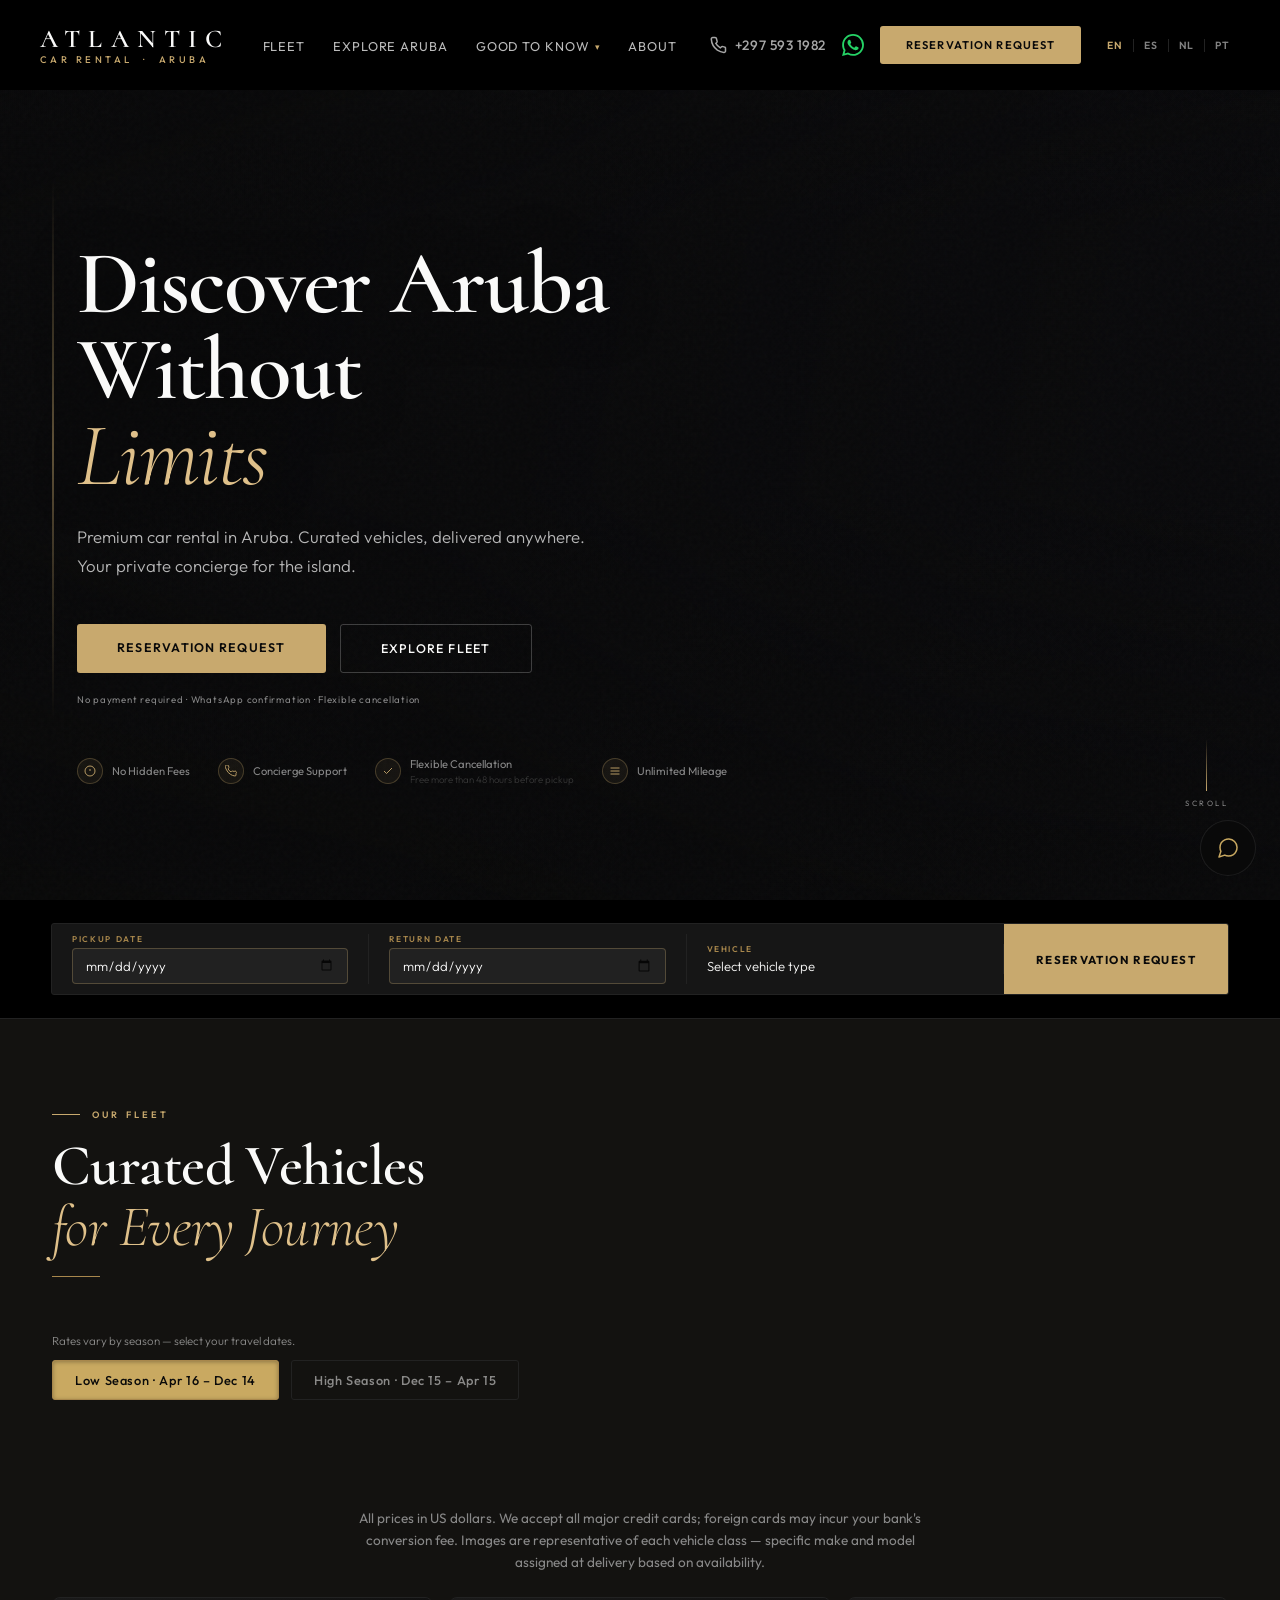
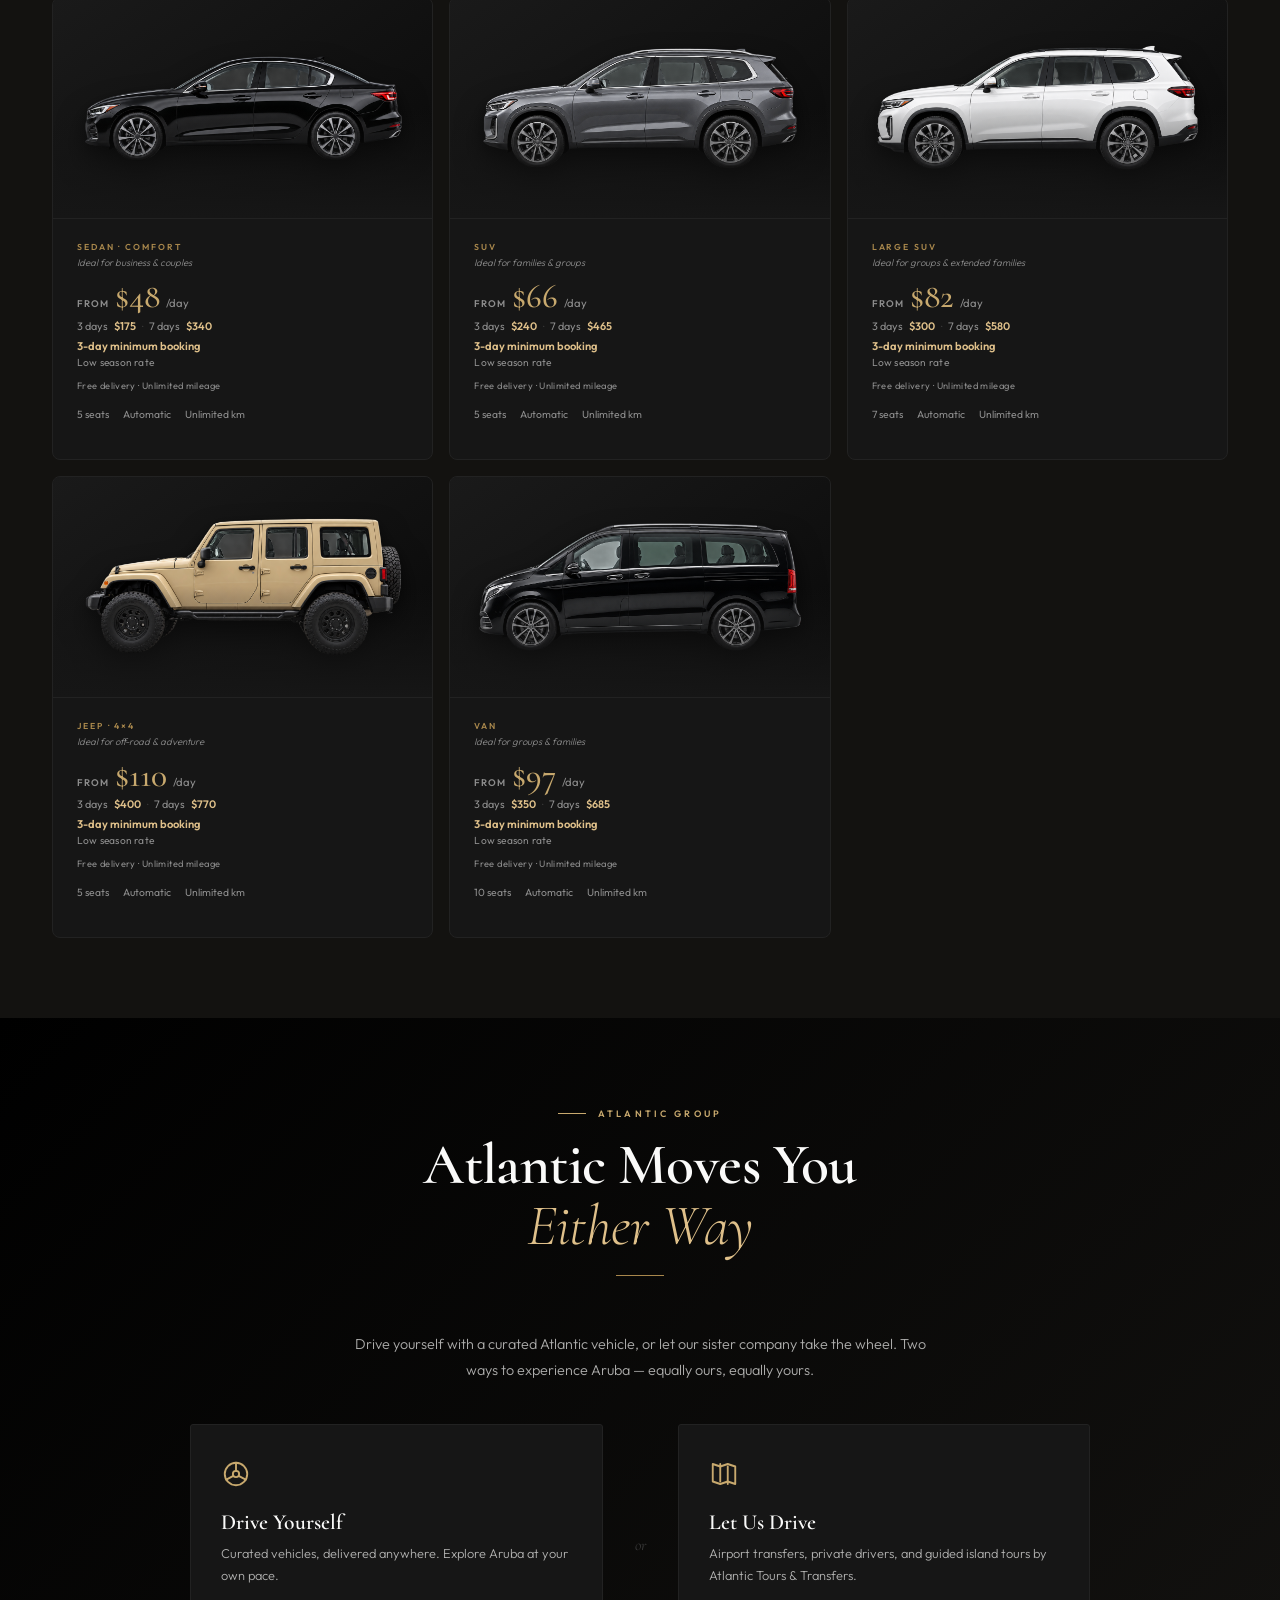
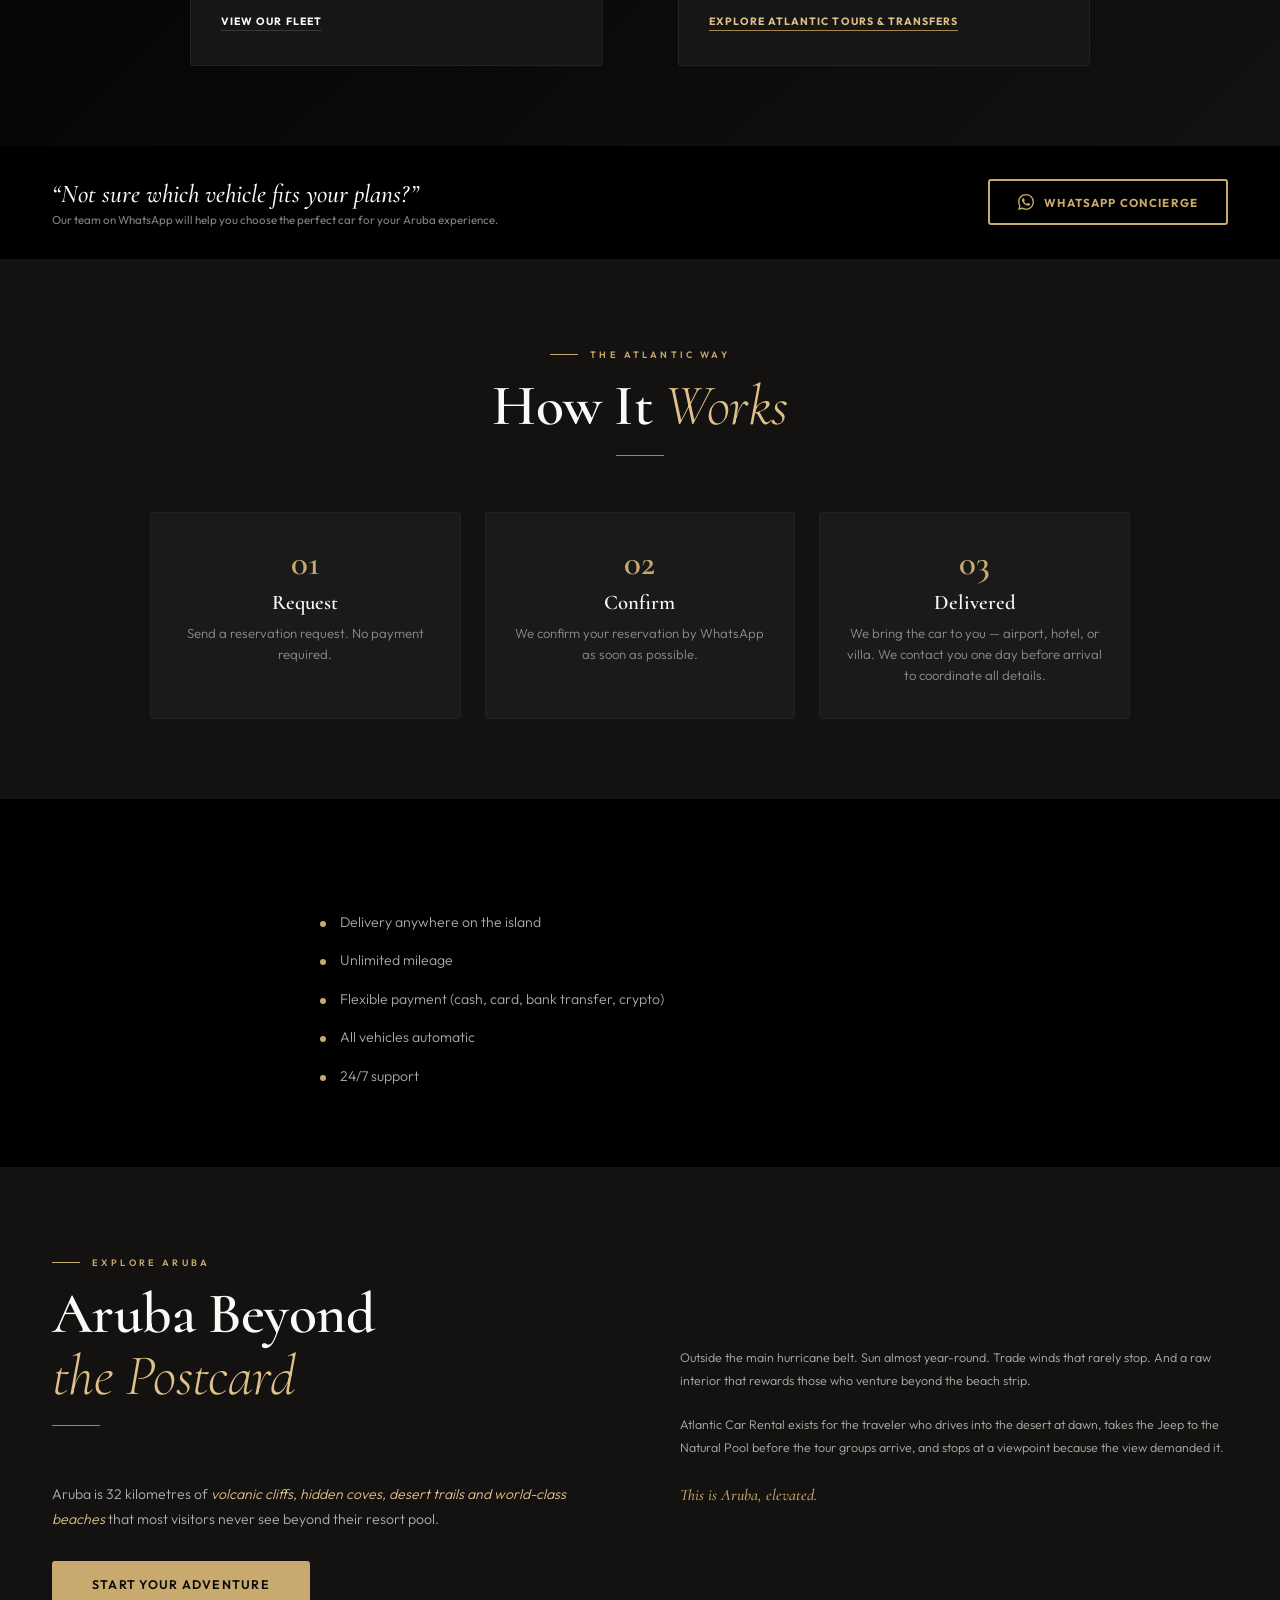
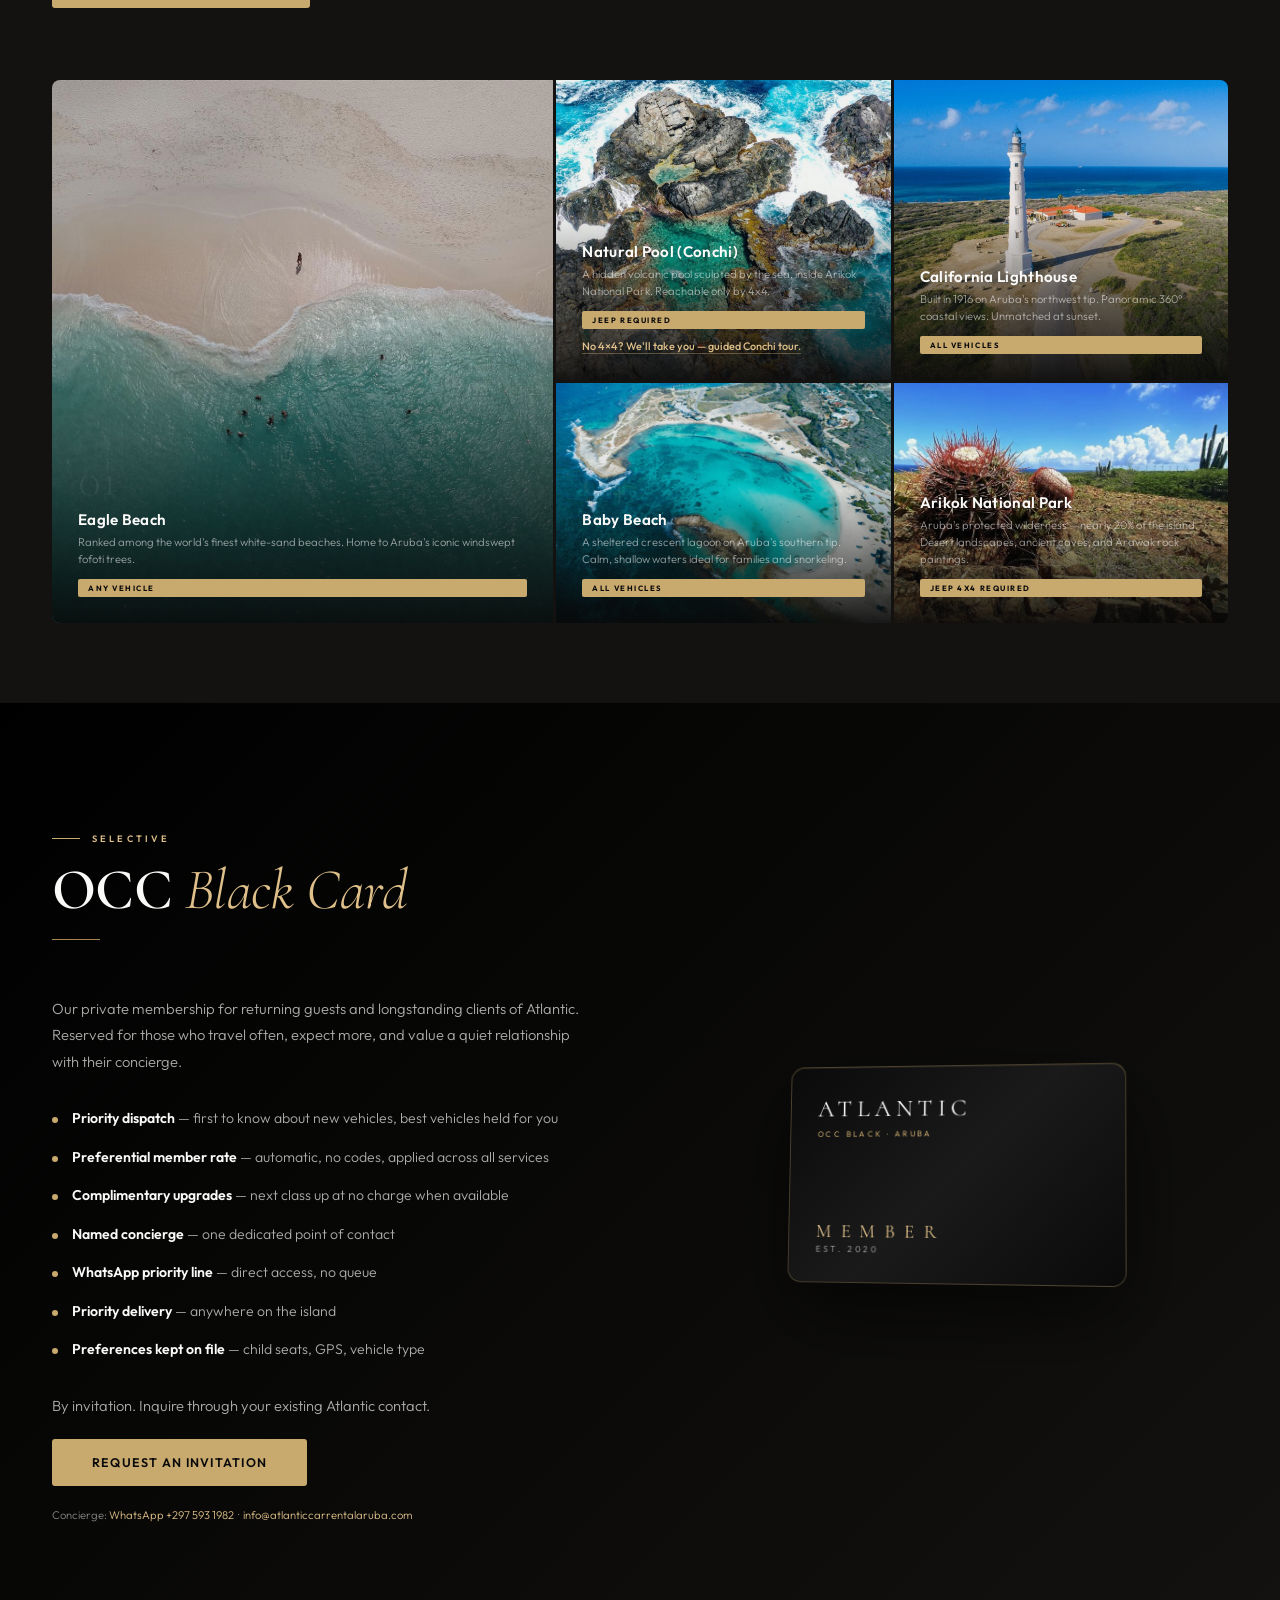
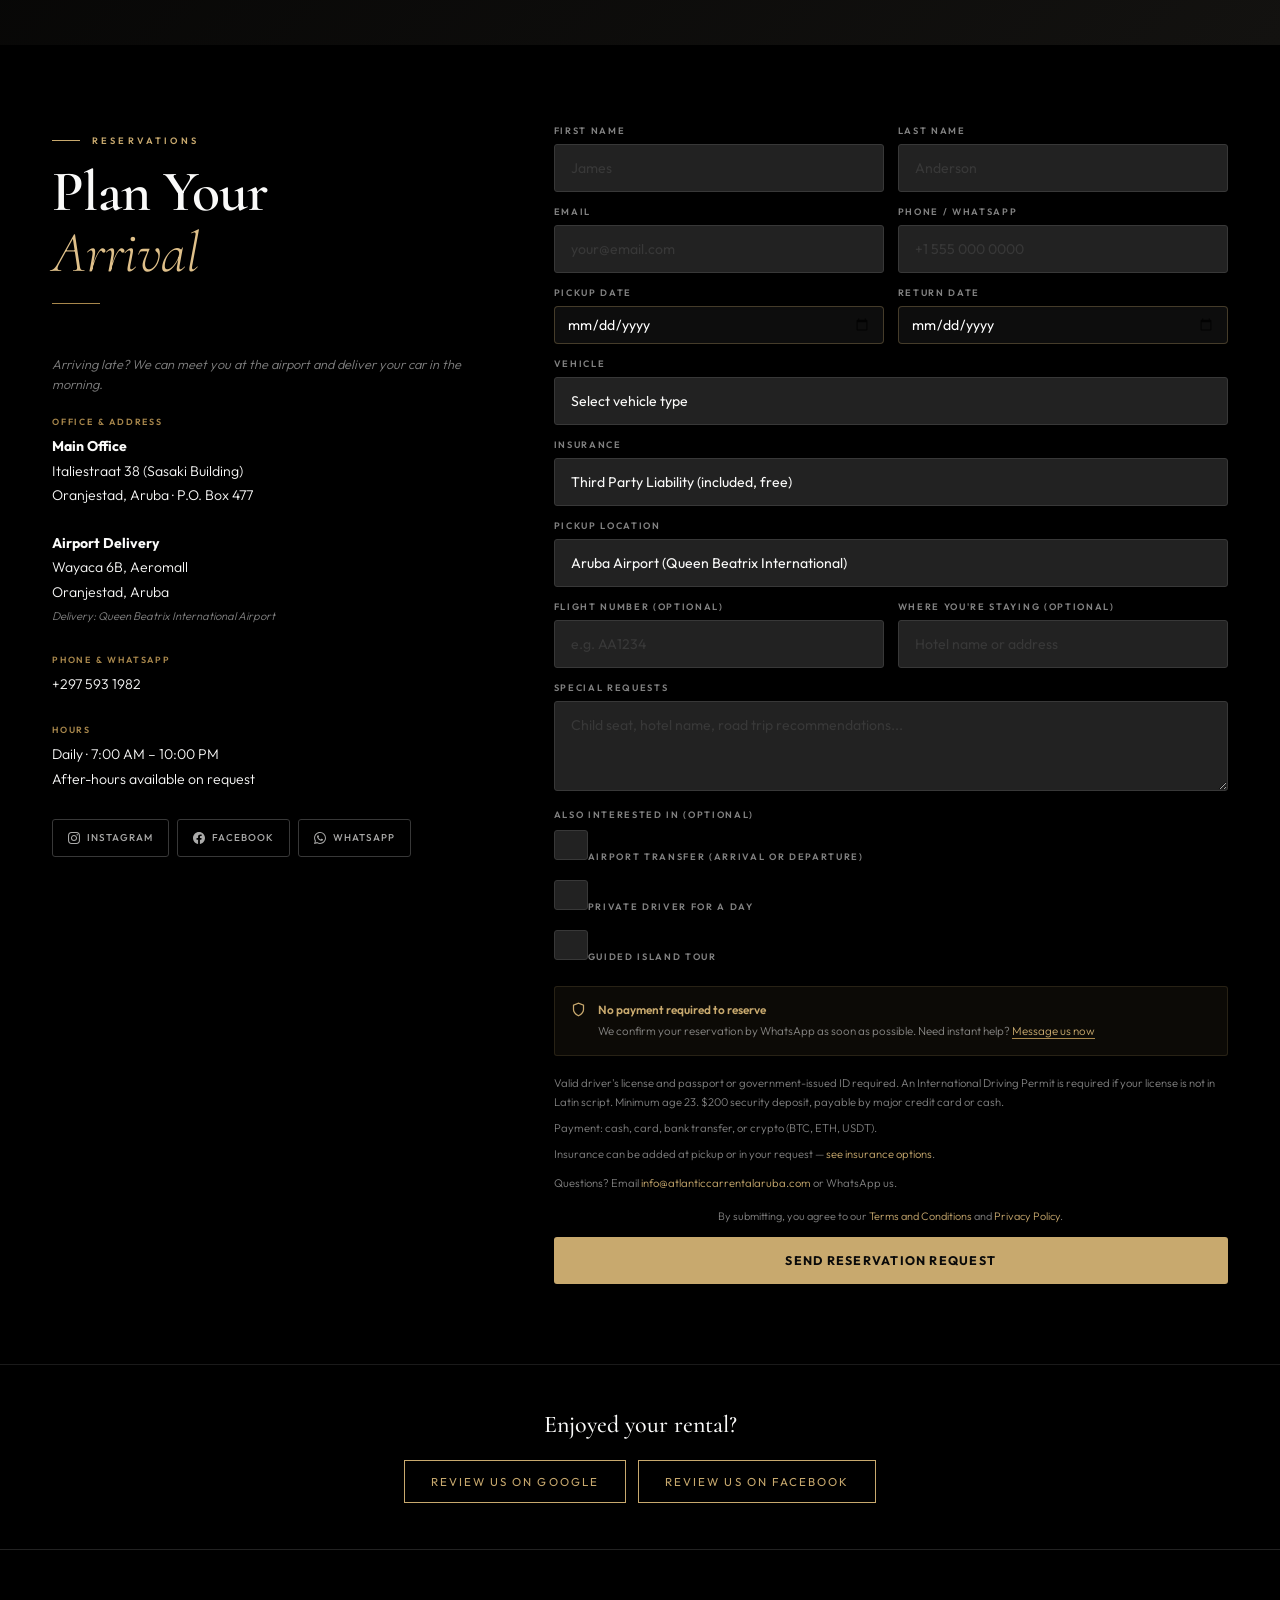
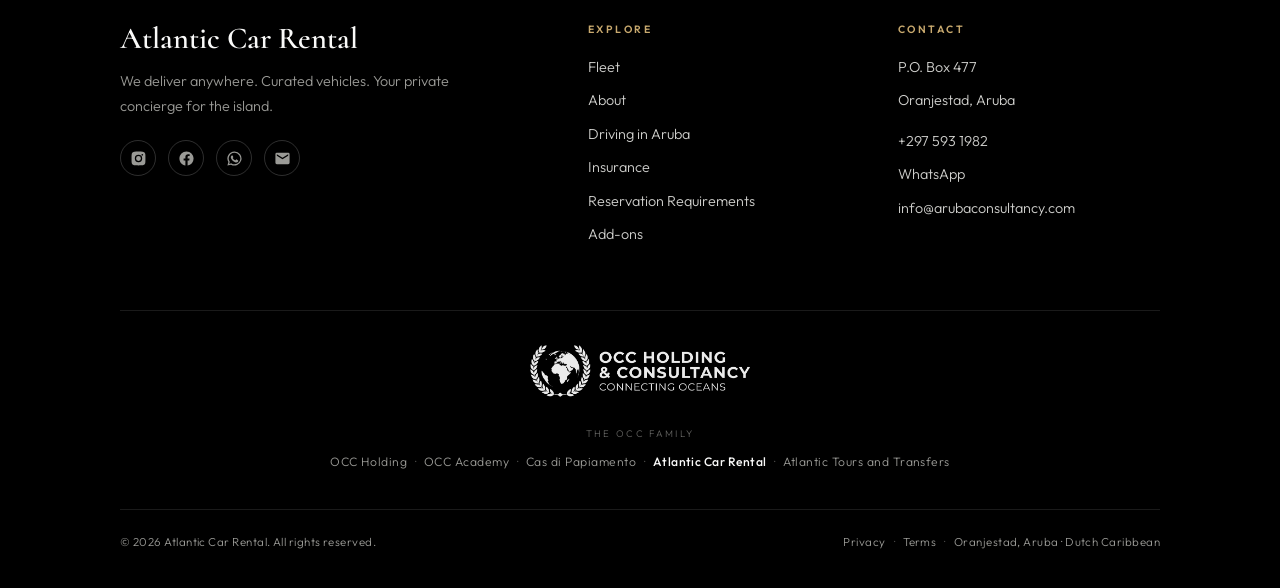
==== commit c9d302b2: "Remove Compact category from fleet Compact/economy cars discontinued. Removed fleet card, both booki" ====
--- a/index.html
+++ b/index.html
@@ -205,7 +205,6 @@
         <div class="qb-label" data-t="f_vh">Vehicle</div>
         <select class="qb-input" id="qv" style="appearance:none">
           <option value="" data-t="fv0">Select type</option>
-          <option value="compact" data-t="fv_co">Compact</option>
           <option value="sedan" data-t="fv_se">Sedan</option>
           <option value="suv" data-t="fv_su">SUV</option>
           <option value="large-suv" data-t="fv_lsu">Large SUV</option>
@@ -243,32 +242,6 @@
 
     <div class="ccard rv" onclick="document.getElementById('contact').scrollIntoView({behavior:'smooth'})">
       <div class="car-img-wrap">
-        <img class="car-img" src="assets/fleet/transparent/compact.png" onerror="this.parentElement.style.background='#1A1A1A'" alt="Compact car"/>
-      </div>
-      <div class="ccard-cta-bar"><div class="ccard-cta-txt" data-t="fl_rs">Reservation Request</div></div>
-      <div class="ccard-body">
-        <div class="ccard-category" data-t="c_co">Compact &nbsp;&middot;&nbsp; Economy</div>
-        <div class="ccard-ideal" data-t="c_co_i">Ideal for couples &amp; solo travelers</div>
-        <div class="ccard-pricing">
-          <div class="cpr-hero"><span class="cpr-from" data-t="fr_lbl">From</span><span data-t="pr_co_day" data-t-hi="pr_co_day_hi"><strong>$43</strong></span><span class="cpr-per" data-t="per_day">/day</span></div>
-          <div class="cpr-sub">
-            <span data-t="dur3">3 days</span><span data-t="pr_co_3" data-t-hi="pr_co_3_hi"><strong>$160</strong></span>
-            <span class="cpr-sub-sep">&middot;</span>
-            <span data-t="dur7">7 days</span><span data-t="pr_co_7" data-t-hi="pr_co_7_hi"><strong>$305</strong></span>
-          </div>
-          <div class="cpr-note" data-t="cpr_min">3-day minimum booking</div>
-          <div class="cpr-season" data-t="szn_lo_lbl" data-t-hi="szn_hi_lbl">Low season rate</div>
-        </div>
-        <div class="ccard-benefits" data-t="bn_li">Free delivery &nbsp;&middot;&nbsp; Unlimited mileage</div>
-        <div class="ccard-specs">
-          <span class="cspec">5 seats</span>
-          <span class="cspec" data-t="spec_auto">Automatic</span><span class="cspec" data-t="spec_km">Unlimited km</span>
-        </div>
-      </div>
-    </div>
-
-    <div class="ccard rv d1" onclick="document.getElementById('contact').scrollIntoView({behavior:'smooth'})">
-      <div class="car-img-wrap">
         
         <img class="car-img" src="assets/fleet/transparent/sedan.png" onerror="this.parentElement.style.background='#1A1A1A'" alt="Sedan car"/>
       </div>
@@ -294,7 +267,7 @@
       </div>
     </div>
 
-    <div class="ccard rv d2" onclick="document.getElementById('contact').scrollIntoView({behavior:'smooth'})">
+    <div class="ccard rv d1" onclick="document.getElementById('contact').scrollIntoView({behavior:'smooth'})">
       <div class="car-img-wrap">
         
         <img class="car-img" src="assets/fleet/transparent/suv.png" onerror="this.parentElement.style.background='#1A1A1A'" alt="SUV"/>
@@ -321,7 +294,7 @@
       </div>
     </div>
 
-    <div class="ccard rv d3" onclick="document.getElementById('contact').scrollIntoView({behavior:'smooth'})">
+    <div class="ccard rv d2" onclick="document.getElementById('contact').scrollIntoView({behavior:'smooth'})">
       <div class="car-img-wrap">
         <img class="car-img" src="assets/fleet/transparent/large-suv.png" onerror="this.parentElement.style.background='#1A1A1A'" alt="Large SUV"/>
       </div>
@@ -347,7 +320,7 @@
       </div>
     </div>
 
-    <div class="ccard rv d4" onclick="document.getElementById('contact').scrollIntoView({behavior:'smooth'})">
+    <div class="ccard rv d3" onclick="document.getElementById('contact').scrollIntoView({behavior:'smooth'})">
       <div class="car-img-wrap">
 
         <img class="car-img" src="assets/fleet/transparent/jeep.png" onerror="this.parentElement.style.background='#1A1A1A'" alt="Jeep 4x4"/>
@@ -374,7 +347,7 @@
       </div>
     </div>
 
-    <div class="ccard rv d5" onclick="document.getElementById('contact').scrollIntoView({behavior:'smooth'})">
+    <div class="ccard rv d4" onclick="document.getElementById('contact').scrollIntoView({behavior:'smooth'})">
       <div class="car-img-wrap">
         <img class="car-img" src="assets/fleet/transparent/van.png" onerror="this.parentElement.style.background='#1A1A1A'" alt="Van"/>
       </div>
@@ -611,7 +584,6 @@
       <div class="fg"><label data-t="f_vh">Vehicle</label>
         <select id="fv">
           <option value="" data-t="fv0">Select vehicle type</option>
-          <option value="compact" data-t="fv_co">Compact</option>
           <option value="sedan" data-t="fv_se">Sedan</option>
           <option value="suv" data-t="fv_su">SUV</option>
           <option value="large-suv" data-t="fv_lsu">Large SUV</option>
@@ -736,15 +708,12 @@
   ch_name:"Atlantic AI Concierge",ch_online:"Online now",ch_inp_ph:"Ask anything...",
   ch_sug1:"Family trip",ch_sug2:"Off-road",ch_sug3:"Weekly pricing",ch_sug4:"Insurance",ch_sug5:"Delivery",
   lg_disc:"Atlantic Car Rental is a brand of Atlantic Tours Transfers and Rentals, registered trade name of OCC Holding Real Estate Consultancy Private Charter Exclusive Tours Transfers Rentals V.B.A., Chamber of Commerce Aruba H51819.5.",
-  c_co:"Compact · Economy",c_co_b:"Island Essentials",c_co_i:"Ideal for couples & solo travelers",
   c_se:"Sedan · Comfort",c_se_b:"Executive Comfort",c_se_i:"Ideal for business & couples",
   c_su:"SUV",c_su_b:"Premium SUV",c_su_i:"Ideal for families & groups",
   c_lsu:"Large SUV",c_lsu_i:"Ideal for groups & extended families",
   c_je:"Jeep  · 4×4",c_je_b:"Adventure Collection",c_je_i:"Ideal for off-road & adventure",
   c_va:"Van",c_va_b:"Family Premium",c_va_i:"Ideal for groups & families",
   fl_rs:"Reservation Request",from:"per day",
-  pr_co_3:"<strong>$160</strong>",pr_co_3_hi:"<strong>$190</strong>",
-  pr_co_7:"<strong>$305</strong>",pr_co_7_hi:"<strong>$370</strong>",
   pr_se_3:"<strong>$175</strong>",pr_se_3_hi:"<strong>$215</strong>",
   pr_se_7:"<strong>$340</strong>",pr_se_7_hi:"<strong>$415</strong>",
   pr_su_3:"<strong>$240</strong>",pr_su_3_hi:"<strong>$290</strong>",
@@ -755,7 +724,6 @@
   pr_je_7:"<strong>$770</strong>",pr_je_7_hi:"<strong>$925</strong>",
   pr_va_3:"<strong>$350</strong>",pr_va_3_hi:"<strong>$420</strong>",
   pr_va_7:"<strong>$685</strong>",pr_va_7_hi:"<strong>$820</strong>",
-  pr_co_day:"<strong>$43</strong>",pr_co_day_hi:"<strong>$52</strong>",
   pr_se_day:"<strong>$48</strong>",pr_se_day_hi:"<strong>$59</strong>",
   pr_su_day:"<strong>$66</strong>",pr_su_day_hi:"<strong>$80</strong>",
   pr_lsu_day:"<strong>$82</strong>",pr_lsu_day_hi:"<strong>$99</strong>",
@@ -777,7 +745,7 @@
   s6t:"Flexible Insurance",s6b:"Choose your coverage. Basic, full collision, or zero-deductible — we will guide you to the right option for your trip.",
   s7t:"Family Ready",s7b:"Child seats, vans with extra luggage. We anticipate every need.",
   df_tg:"Designed For",df_h:"Every Kind of<br/><em>Aruba Traveler</em>",
-  df1t:"Couples",df1b:"Sunset drives to Eagle Beach. Dinner along the waterfront. The compact or sedan makes every moment effortless.",
+  df1t:"Couples",df1b:"Sunset drives to Eagle Beach. Dinner along the waterfront. The sedan makes every moment effortless.",
   df2t:"Adventurers",df2b:"The Natural Pool. The rugged north coast. Arikok at dawn. Only the Jeep  gets you there.",
   df3t:"Families",df3b:"Space, comfort, and safety for everyone. Our van handles the whole crew with ease.",
   df4t:"VIP Travelers",df4b:"Private delivery anywhere. Personal concierge. Curated island routes. This is how Aruba should feel.",
@@ -821,7 +789,7 @@
   f_nt:"Special Requests",fv0:"Select vehicle type",
   f_ao:"Also interested in (optional)",
   ao_air:"Airport transfer (arrival or departure)",ao_drv:"Private driver for a day",ao_tour:"Guided island tour",
-  fv_co:"Compact",fv_se:"Sedan",fv_su:"SUV",fv_lsu:"Large SUV",fv_je:"Jeep 4x4",fv_va:"Van",
+  fv_se:"Sedan",fv_su:"SUV",fv_lsu:"Large SUV",fv_je:"Jeep 4x4",fv_va:"Van",
   ft_hd:"No payment required to reserve",
   ft_bd:"We confirm your reservation by WhatsApp as soon as possible. Need instant help? <a href='https://wa.me/2975931982' target='_blank'>Message us now</a>",
   f_sb:"Send Reservation Request",
@@ -907,15 +875,12 @@
   ch_name:"Concierge IA de Atlantic",ch_online:"En línea ahora",ch_inp_ph:"Pregunta lo que quieras...",
   ch_sug1:"Viaje familiar",ch_sug2:"Todoterreno",ch_sug3:"Precios semanales",ch_sug4:"Seguro",ch_sug5:"Entrega",
   lg_disc:"Atlantic Car Rental es una marca de Atlantic Tours Transfers and Rentals, nombre comercial registrado de OCC Holding Real Estate Consultancy Private Charter Exclusive Tours Transfers Rentals V.B.A., Cámara de Comercio de Aruba H51819.5.",
-  c_co:"Compacto · Económico",c_co_b:"Esenciales de Isla",c_co_i:"Ideal para parejas y viajeros solos",
   c_se:"Sedán · Confort",c_se_b:"Confort Ejecutivo",c_se_i:"Ideal para negocios y parejas",
   c_su:"SUV",c_su_b:"SUV Premium",c_su_i:"Ideal para familias y grupos",
   c_lsu:"SUV Grande",c_lsu_i:"Ideal para grupos y familias numerosas",
   c_je:"Jeep  · 4x4",c_je_b:"Colección Aventura",c_je_i:"Ideal para off-road y aventura",
   c_va:"Van",c_va_b:"Familiar Premium",c_va_i:"Ideal para grupos y familias",
   fl_rs:"Reservar",from:"por día",
-  pr_co_3:"<strong>$160</strong>",pr_co_3_hi:"<strong>$190</strong>",
-  pr_co_7:"<strong>$305</strong>",pr_co_7_hi:"<strong>$370</strong>",
   pr_se_3:"<strong>$175</strong>",pr_se_3_hi:"<strong>$215</strong>",
   pr_se_7:"<strong>$340</strong>",pr_se_7_hi:"<strong>$415</strong>",
   pr_su_3:"<strong>$240</strong>",pr_su_3_hi:"<strong>$290</strong>",
@@ -926,7 +891,6 @@
   pr_je_7:"<strong>$770</strong>",pr_je_7_hi:"<strong>$925</strong>",
   pr_va_3:"<strong>$350</strong>",pr_va_3_hi:"<strong>$420</strong>",
   pr_va_7:"<strong>$685</strong>",pr_va_7_hi:"<strong>$820</strong>",
-  pr_co_day:"<strong>$43</strong>",pr_co_day_hi:"<strong>$52</strong>",
   pr_se_day:"<strong>$48</strong>",pr_se_day_hi:"<strong>$59</strong>",
   pr_su_day:"<strong>$66</strong>",pr_su_day_hi:"<strong>$80</strong>",
   pr_lsu_day:"<strong>$82</strong>",pr_lsu_day_hi:"<strong>$99</strong>",
@@ -948,7 +912,7 @@
   s6t:"Seguro Flexible",s6b:"Elija su cobertura. Básica, completa o sin deducible — le ayudamos a elegir la opción adecuada para su viaje.",
   s7t:"Apto para Familias",s7b:"Sillas infantiles, furgonetas de 7 plazas, espacio extra.",
   df_tg:"Diseñado Para",df_h:"Todo Tipo de<br/><em>Viajero en Aruba</em>",
-  df1t:"Parejas",df1b:"Paseos al atardecer a Eagle Beach. El compacto o sedán hace cada momento sin esfuerzo.",
+  df1t:"Parejas",df1b:"Paseos al atardecer a Eagle Beach. El sedán hace cada momento sin esfuerzo.",
   df2t:"Aventureros",df2b:"El Natural Pool. La costa norte. Arikok al amanecer. Solo el Jeep  llega.",
   df3t:"Familias",df3b:"Espacio, confort y seguridad. El  de 7 plazas maneja a toda la familia.",
   df4t:"Viajeros VIP",df4b:"Entrega privada en aeropuerto. Concierge personal. Rutas curadas por la isla.",
@@ -992,7 +956,7 @@
   f_nt:"Solicitudes Especiales",fv0:"Selecciona el tipo",
   f_ao:"También interesado en (opcional)",
   ao_air:"Traslado al aeropuerto (llegada o salida)",ao_drv:"Chofer privado por un día",ao_tour:"Tour guiado por la isla",
-  fv_co:"Compacto",fv_se:"Sedán",fv_su:"SUV",fv_lsu:"SUV Grande",fv_je:"Jeep 4x4",fv_va:"Van",
+  fv_se:"Sedán",fv_su:"SUV",fv_lsu:"SUV Grande",fv_je:"Jeep 4x4",fv_va:"Van",
   ft_hd:"Sin pago requerido para reservar",
   ft_bd:"Confirmamos tu reserva por WhatsApp lo antes posible. ¿Necesita ayuda inmediata? <a href='https://wa.me/2975931982' target='_blank'>Escríbanos</a>",
   f_sb:"Enviar Solicitud de Reserva",
@@ -1078,15 +1042,12 @@
   ch_name:"Atlantic AI Concierge",ch_online:"Nu online",ch_inp_ph:"Stel gerust een vraag...",
   ch_sug1:"Gezinsreis",ch_sug2:"Terreinwagen",ch_sug3:"Weekprijzen",ch_sug4:"Verzekering",ch_sug5:"Bezorging",
   lg_disc:"Atlantic Car Rental is een merk van Atlantic Tours Transfers and Rentals, geregistreerde handelsnaam van OCC Holding Real Estate Consultancy Private Charter Exclusive Tours Transfers Rentals V.B.A., Kamer van Koophandel Aruba H51819.5.",
-  c_co:"Compact · Economisch",c_co_b:"Eiland Essentials",c_co_i:"Ideaal voor stellen en solo reizigers",
   c_se:"Sedan · Comfort",c_se_b:"Executive Comfort",c_se_i:"Ideaal voor zakelijk en stellen",
   c_su:"SUV",c_su_b:"Premium SUV",c_su_i:"Ideaal voor families en groepen",
   c_lsu:"Grote SUV",c_lsu_i:"Ideaal voor groepen en grote families",
   c_je:"Jeep  · 4x4",c_je_b:"Avontuur Collectie",c_je_i:"Ideaal voor off-road en avontuur",
   c_va:"Van",c_va_b:"Familie Premium",c_va_i:"Ideaal voor groepen en families",
   fl_rs:"Reserveren",from:"per dag",
-  pr_co_3:"<strong>$160</strong>",pr_co_3_hi:"<strong>$190</strong>",
-  pr_co_7:"<strong>$305</strong>",pr_co_7_hi:"<strong>$370</strong>",
   pr_se_3:"<strong>$175</strong>",pr_se_3_hi:"<strong>$215</strong>",
   pr_se_7:"<strong>$340</strong>",pr_se_7_hi:"<strong>$415</strong>",
   pr_su_3:"<strong>$240</strong>",pr_su_3_hi:"<strong>$290</strong>",
@@ -1097,7 +1058,6 @@
   pr_je_7:"<strong>$770</strong>",pr_je_7_hi:"<strong>$925</strong>",
   pr_va_3:"<strong>$350</strong>",pr_va_3_hi:"<strong>$420</strong>",
   pr_va_7:"<strong>$685</strong>",pr_va_7_hi:"<strong>$820</strong>",
-  pr_co_day:"<strong>$43</strong>",pr_co_day_hi:"<strong>$52</strong>",
   pr_se_day:"<strong>$48</strong>",pr_se_day_hi:"<strong>$59</strong>",
   pr_su_day:"<strong>$66</strong>",pr_su_day_hi:"<strong>$80</strong>",
   pr_lsu_day:"<strong>$82</strong>",pr_lsu_day_hi:"<strong>$99</strong>",
@@ -1119,7 +1079,7 @@
   s6t:"Flexibele Verzekering",s6b:"Kies uw dekking. Basis, volledige aanrijdingsdekking of zonder eigen risico — wij adviseren u de juiste optie.",
   s7t:"Familie Klaar",s7b:"Kinderzitjes, 7-persoons bussen, extra bagageruimte.",
   df_tg:"Ontworpen Voor",df_h:"Elk Type<br/><em>Aruba Reiziger</em>",
-  df1t:"Stellen",df1b:"Zonsondergang naar Eagle Beach. Diner aan het water. De compact of sedan maakt elk moment moeiteloos.",
+  df1t:"Stellen",df1b:"Zonsondergang naar Eagle Beach. Diner aan het water. De sedan maakt elk moment moeiteloos.",
   df2t:"Avonturiers",df2b:"Het Natuurlijk Zwembad. De ruige noordkust. Arikok bij zonsopgang. Alleen de Jeep  komt er.",
   df3t:"Families",df3b:"Ruimte, comfort en veiligheid voor iedereen. De  van 7 personen verwerkt het hele gezin.",
   df4t:"VIP Reizigers",df4b:"Privé luchthavenbezorging. Persoonlijke concierge. Gecureerde eilandroutes.",
@@ -1163,7 +1123,7 @@
   f_nt:"Speciale Verzoeken",fv0:"Selecteer type",
   f_ao:"Ook geïnteresseerd in (optioneel)",
   ao_air:"Luchthaventransfer (aankomst of vertrek)",ao_drv:"Privéchauffeur voor een dag",ao_tour:"Begeleide eilandtour",
-  fv_co:"Compact",fv_se:"Sedan",fv_su:"SUV",fv_lsu:"Grote SUV",fv_je:"Jeep 4x4",fv_va:"Van",
+  fv_se:"Sedan",fv_su:"SUV",fv_lsu:"Grote SUV",fv_je:"Jeep 4x4",fv_va:"Van",
   ft_hd:"Geen betaling vereist voor reservering",
   ft_bd:"We bevestigen uw reservering zo snel mogelijk via WhatsApp. <a href='https://wa.me/2975931982' target='_blank'>Direct berichten</a>",
   f_sb:"Stuur Reserveringsverzoek",
@@ -1249,15 +1209,12 @@
   ch_name:"Concierge de IA da Atlantic",ch_online:"Online agora",ch_inp_ph:"Pergunte qualquer coisa...",
   ch_sug1:"Viagem em família",ch_sug2:"Off-road",ch_sug3:"Preços semanais",ch_sug4:"Seguro",ch_sug5:"Entrega",
   lg_disc:"Atlantic Car Rental é uma marca da Atlantic Tours Transfers and Rentals, nome comercial registrado da OCC Holding Real Estate Consultancy Private Charter Exclusive Tours Transfers Rentals V.B.A., Câmara de Comércio de Aruba H51819.5.",
-  c_co:"Compacto · Econômico",c_co_b:"Essenciais da Ilha",c_co_i:"Ideal para casais e viajantes solo",
   c_se:"Sedã · Conforto",c_se_b:"Conforto Executivo",c_se_i:"Ideal para negócios e casais",
   c_su:"SUV",c_su_b:"SUV Premium",c_su_i:"Ideal para famílias e grupos",
   c_lsu:"SUV Grande",c_lsu_i:"Ideal para grupos e famílias numerosas",
   c_je:"Jeep  · 4x4",c_je_b:"Coleção Aventura",c_je_i:"Ideal para off-road e aventura",
   c_va:"Van",c_va_b:"Família Premium",c_va_i:"Ideal para grupos e famílias",
   fl_rs:"Reservar",from:"por dia",
-  pr_co_3:"<strong>$160</strong>",pr_co_3_hi:"<strong>$190</strong>",
-  pr_co_7:"<strong>$305</strong>",pr_co_7_hi:"<strong>$370</strong>",
   pr_se_3:"<strong>$175</strong>",pr_se_3_hi:"<strong>$215</strong>",
   pr_se_7:"<strong>$340</strong>",pr_se_7_hi:"<strong>$415</strong>",
   pr_su_3:"<strong>$240</strong>",pr_su_3_hi:"<strong>$290</strong>",
@@ -1268,7 +1225,6 @@
   pr_je_7:"<strong>$770</strong>",pr_je_7_hi:"<strong>$925</strong>",
   pr_va_3:"<strong>$350</strong>",pr_va_3_hi:"<strong>$420</strong>",
   pr_va_7:"<strong>$685</strong>",pr_va_7_hi:"<strong>$820</strong>",
-  pr_co_day:"<strong>$43</strong>",pr_co_day_hi:"<strong>$52</strong>",
   pr_se_day:"<strong>$48</strong>",pr_se_day_hi:"<strong>$59</strong>",
   pr_su_day:"<strong>$66</strong>",pr_su_day_hi:"<strong>$80</strong>",
   pr_lsu_day:"<strong>$82</strong>",pr_lsu_day_hi:"<strong>$99</strong>",
@@ -1290,7 +1246,7 @@
   s6t:"Seguro Flexível",s6b:"Escolha sua cobertura. Básica, total ou sem franquia — orientamos você na melhor opção para sua viagem.",
   s7t:"Pronto para Famílias",s7b:"Cadeirinhas, vans de 7 lugares, espaço extra para bagagem.",
   df_tg:"Projetado Para",df_h:"Todo Tipo de<br/><em>Viajante em Aruba</em>",
-  df1t:"Casais",df1b:"Passeios ao pôr do sol na Eagle Beach. O compacto ou sedã torna cada momento sem esforço.",
+  df1t:"Casais",df1b:"Passeios ao pôr do sol na Eagle Beach. O sedã torna cada momento sem esforço.",
   df2t:"Aventureiros",df2b:"A Piscina Natural. A costa norte. Arikok ao amanhecer. Apenas o Jeep  chega lá.",
   df3t:"Famílias",df3b:"Espaço, conforto e segurança para todos. O  de 7 lugares cuida da família toda.",
   df4t:"Viajantes VIP",df4b:"Entrega privada no aeroporto. Concierge pessoal. Rotas curadas pela ilha.",
@@ -1334,7 +1290,7 @@
   f_nt:"Pedidos Especiais",fv0:"Selecione o tipo",
   f_ao:"Também interessado em (opcional)",
   ao_air:"Transfer para o aeroporto (chegada ou partida)",ao_drv:"Motorista particular por um dia",ao_tour:"Tour guiado pela ilha",
-  fv_co:"Compacto",fv_se:"Sedan",fv_su:"SUV",fv_lsu:"SUV Grande",fv_je:"Jeep 4x4",fv_va:"Van",
+  fv_se:"Sedan",fv_su:"SUV",fv_lsu:"SUV Grande",fv_je:"Jeep 4x4",fv_va:"Van",
   ft_hd:"Sem pagamento necessário para reservar",
   ft_bd:"Confirmamos sua reserva pelo WhatsApp o mais rápido possível. <a href='https://wa.me/2975931982' target='_blank'>Mensagem direta</a>",
   f_sb:"Enviar Solicitação de Reserva",
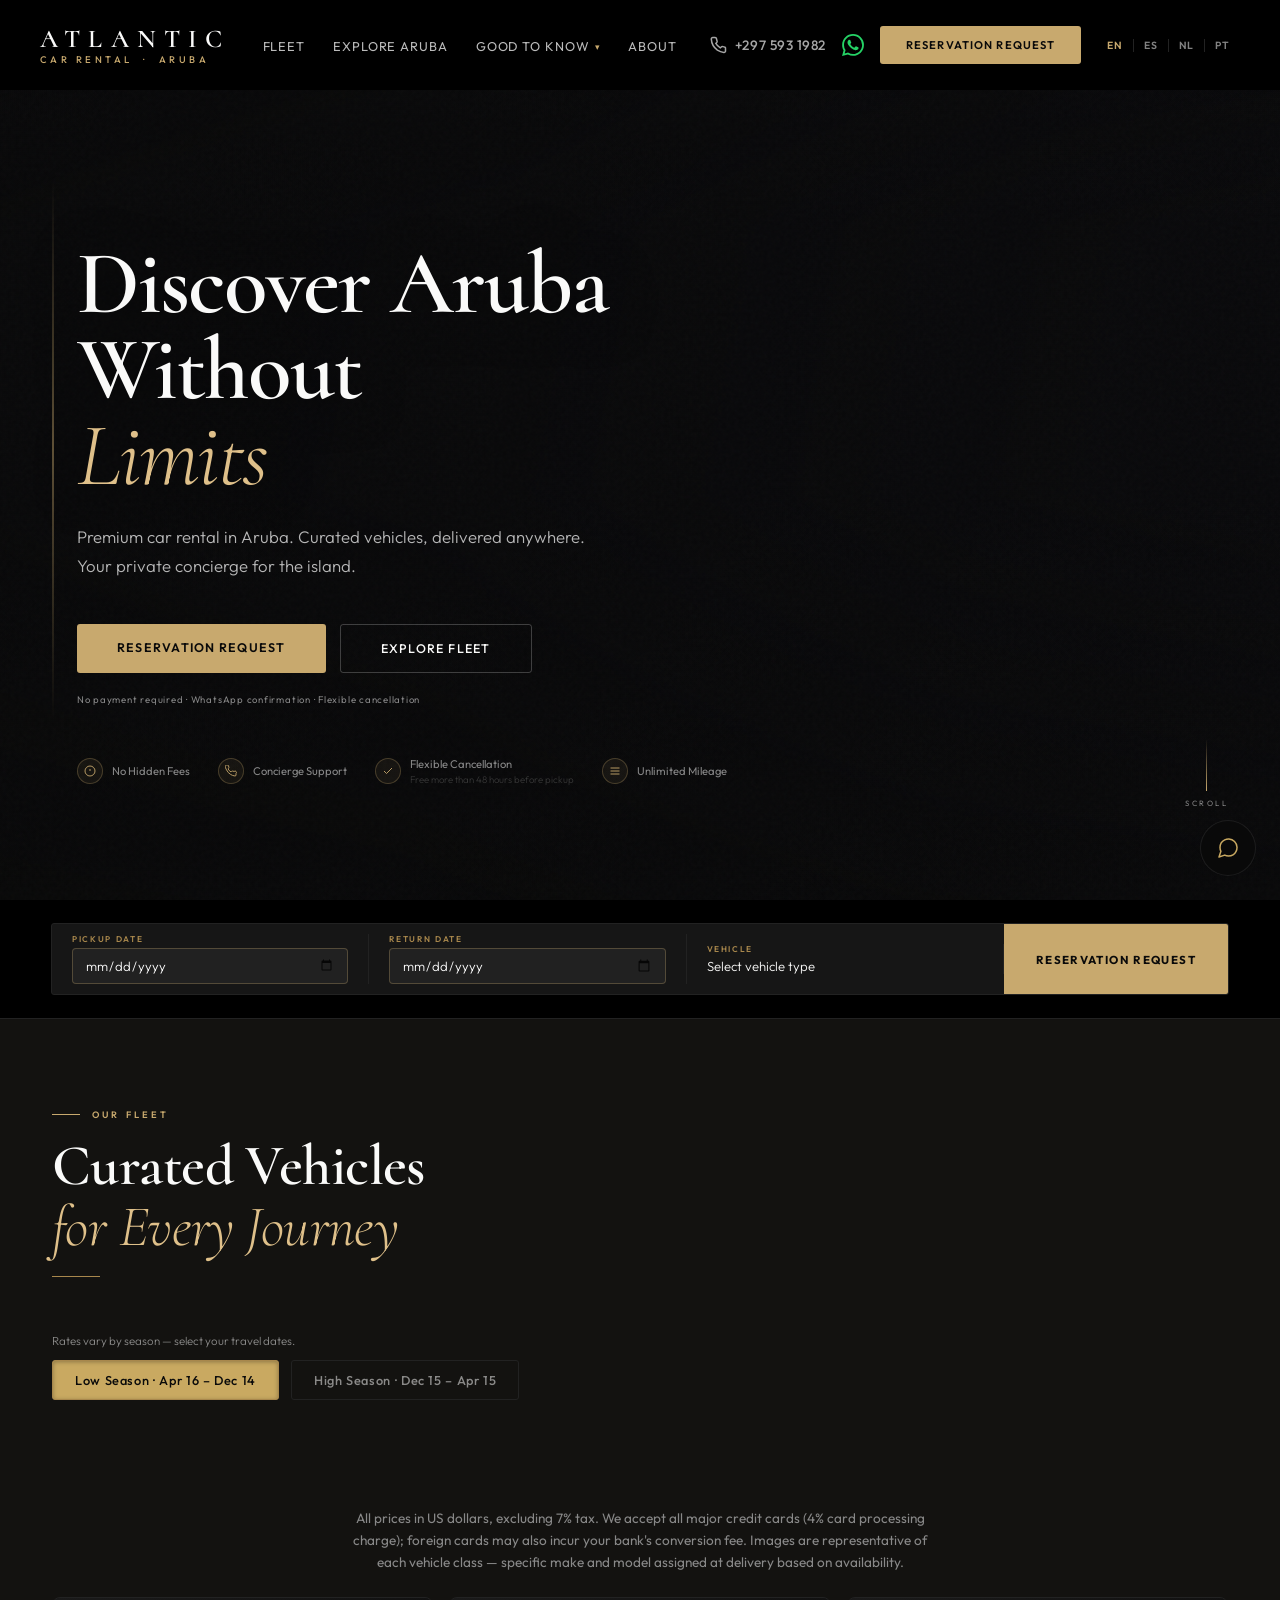
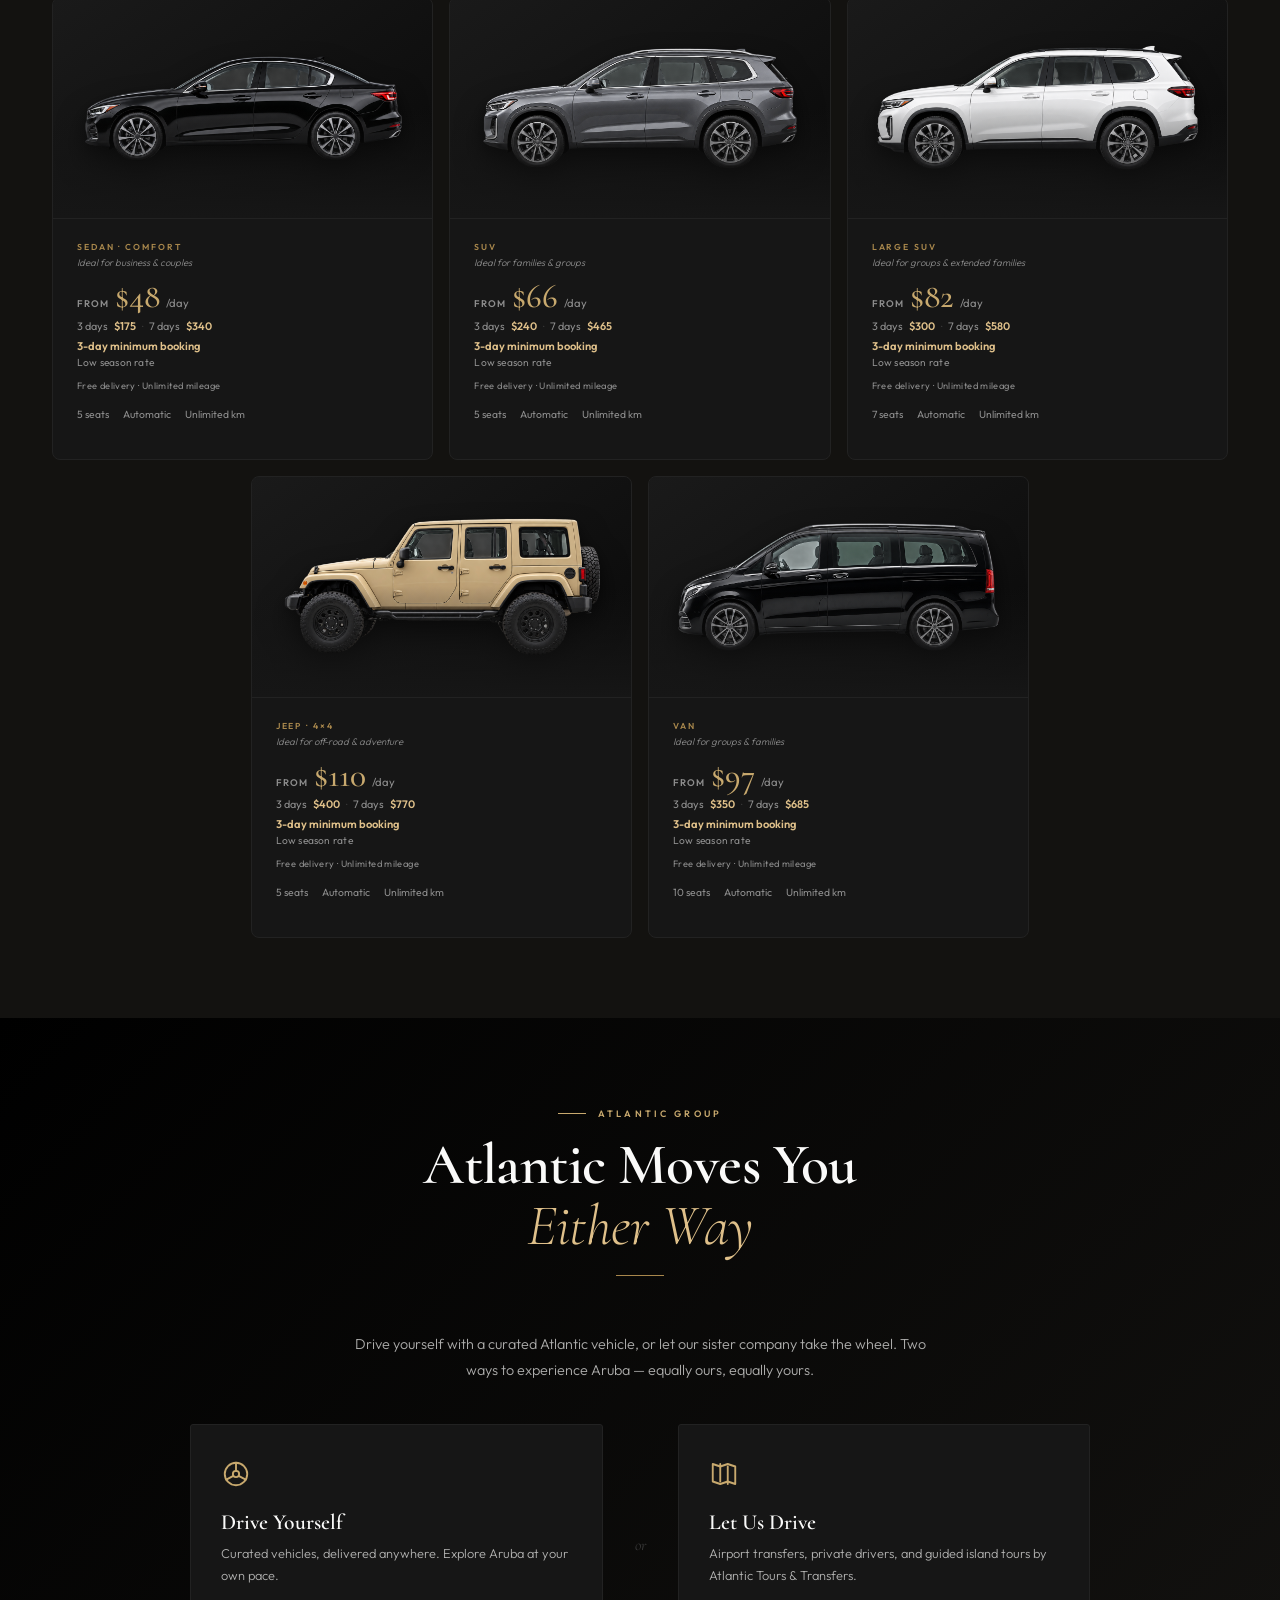
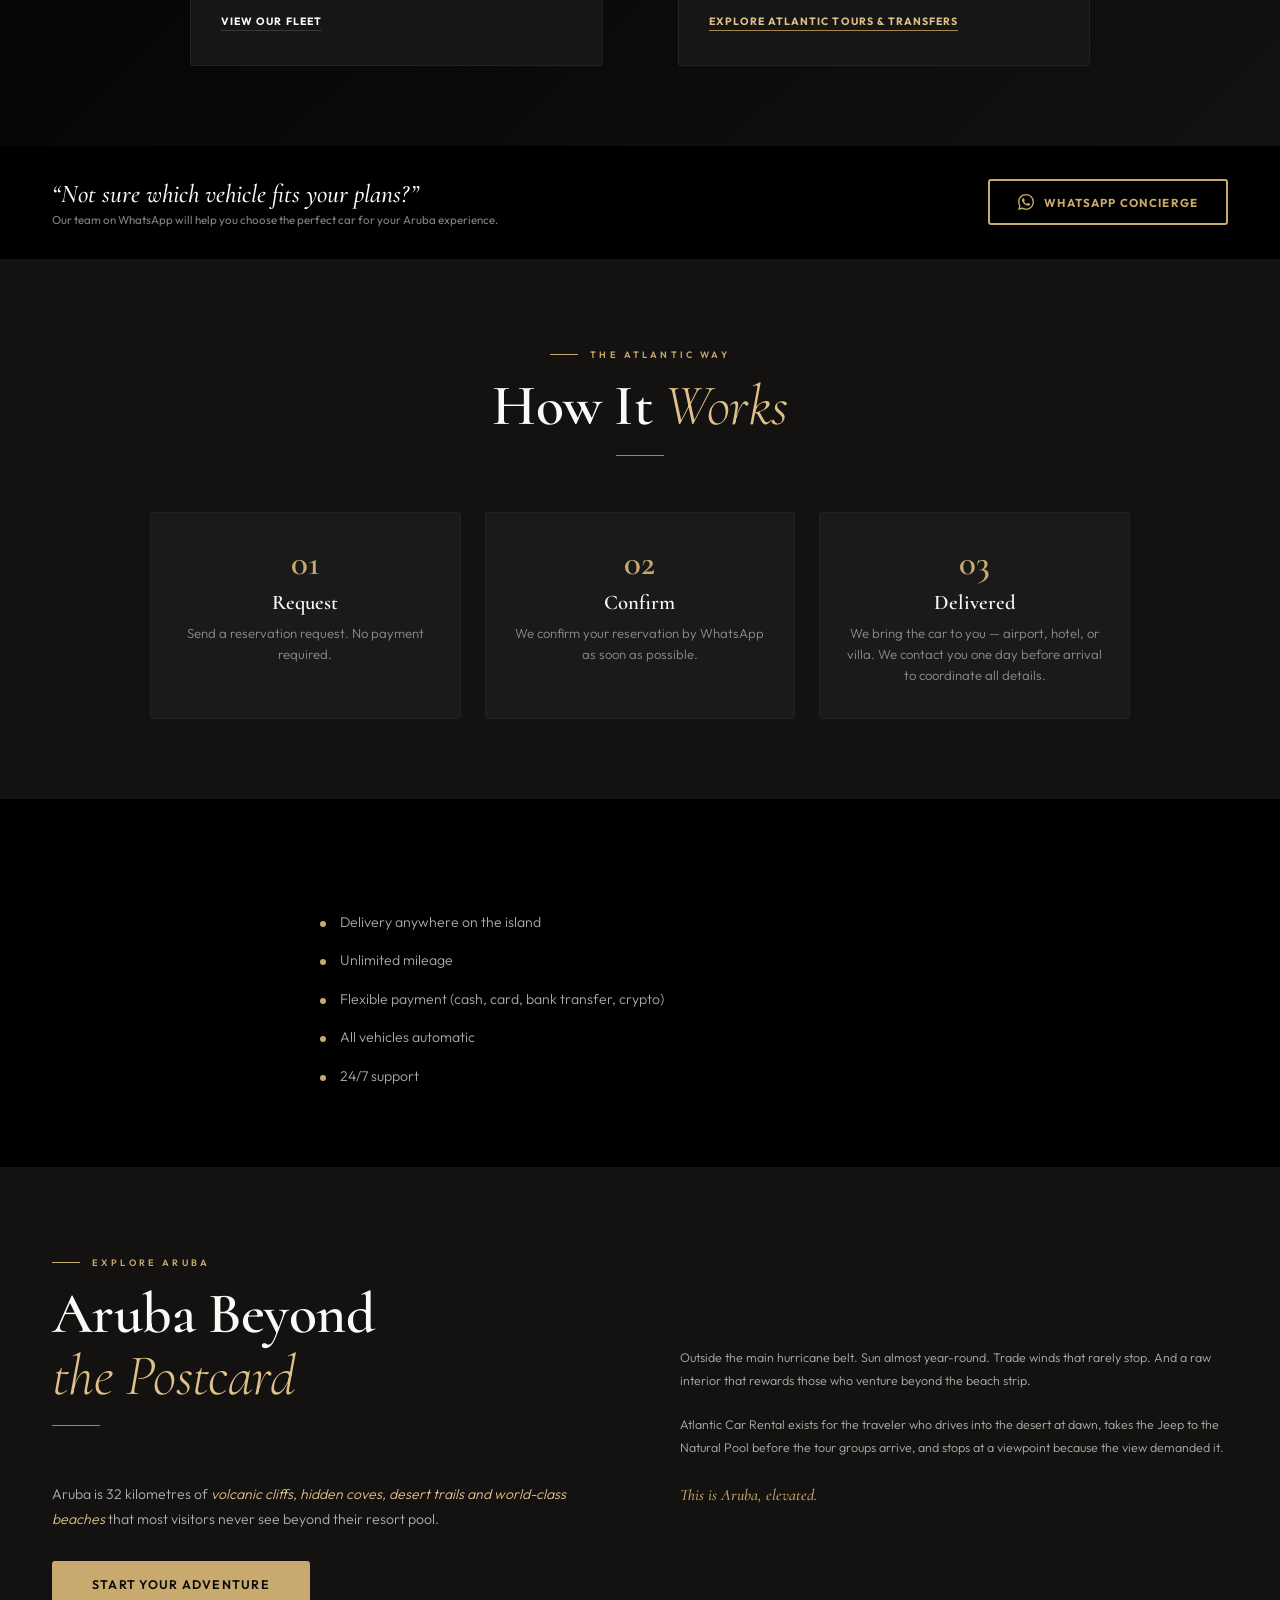
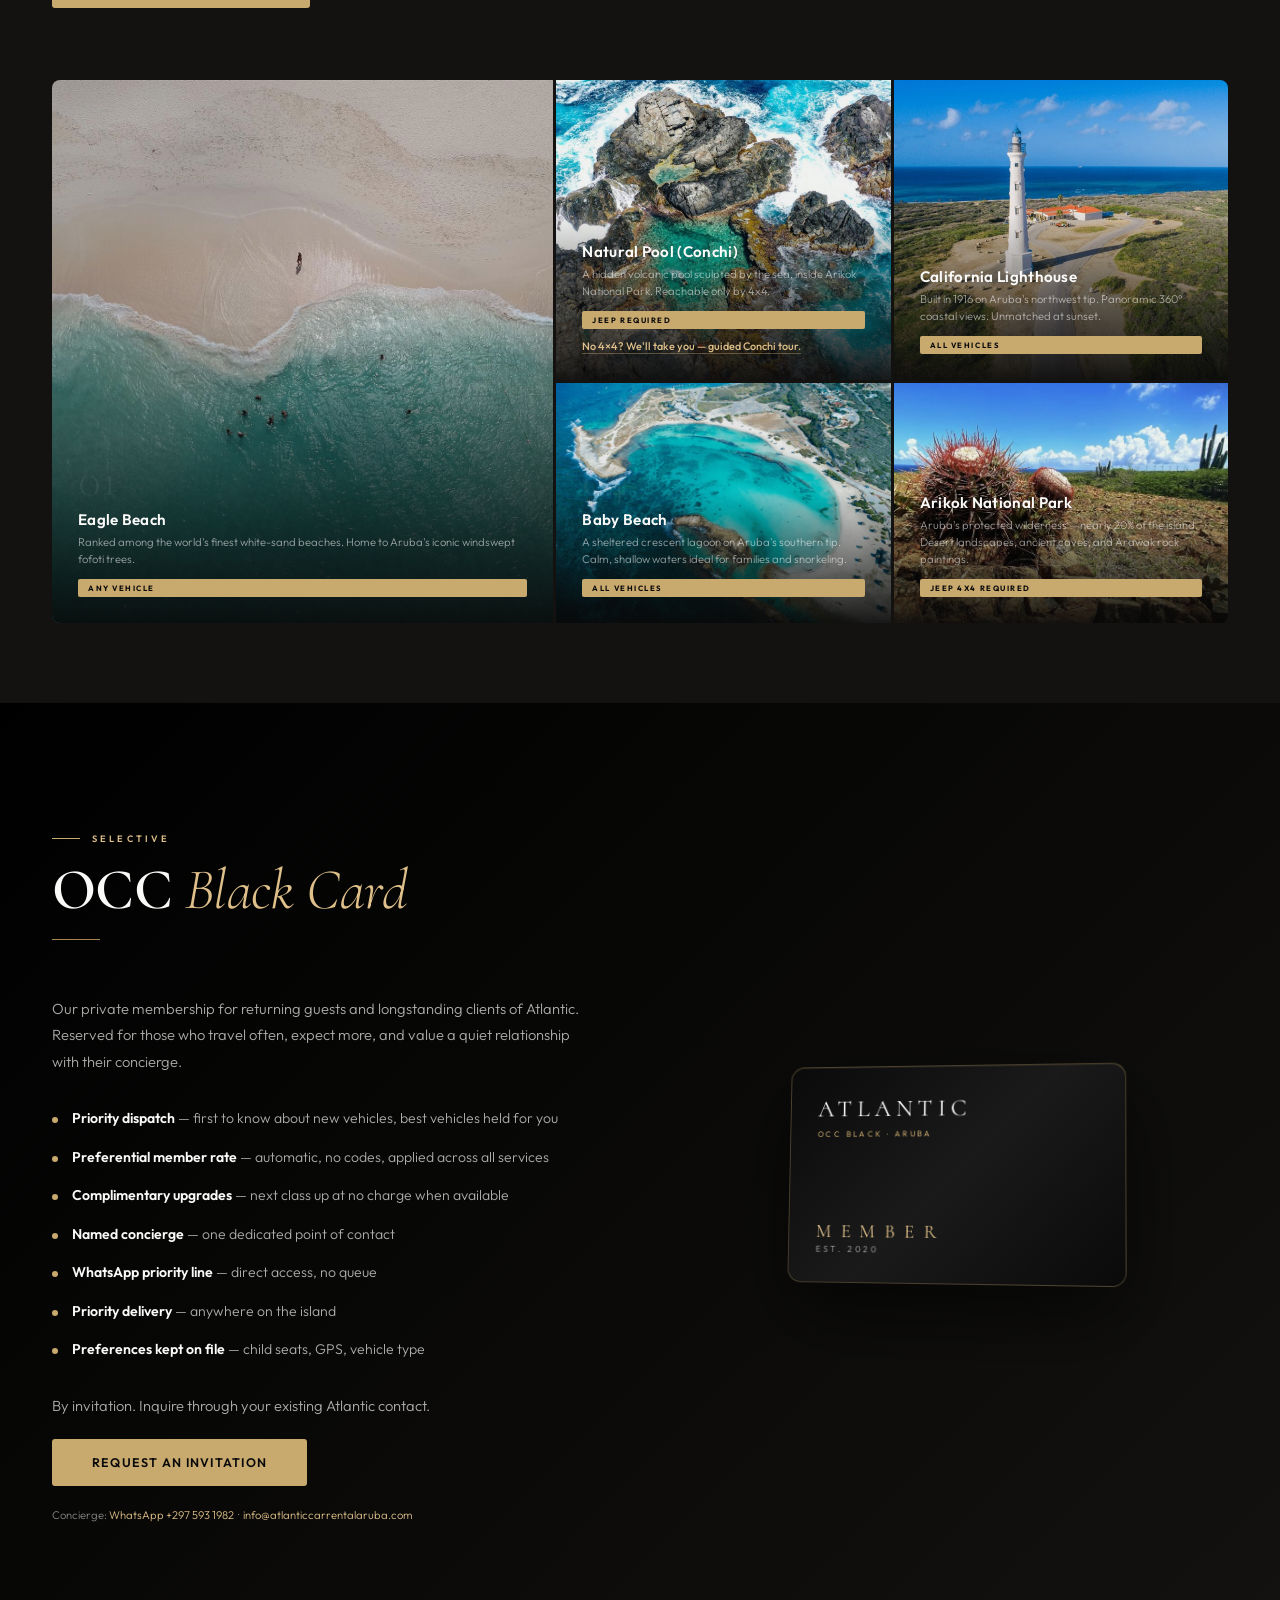
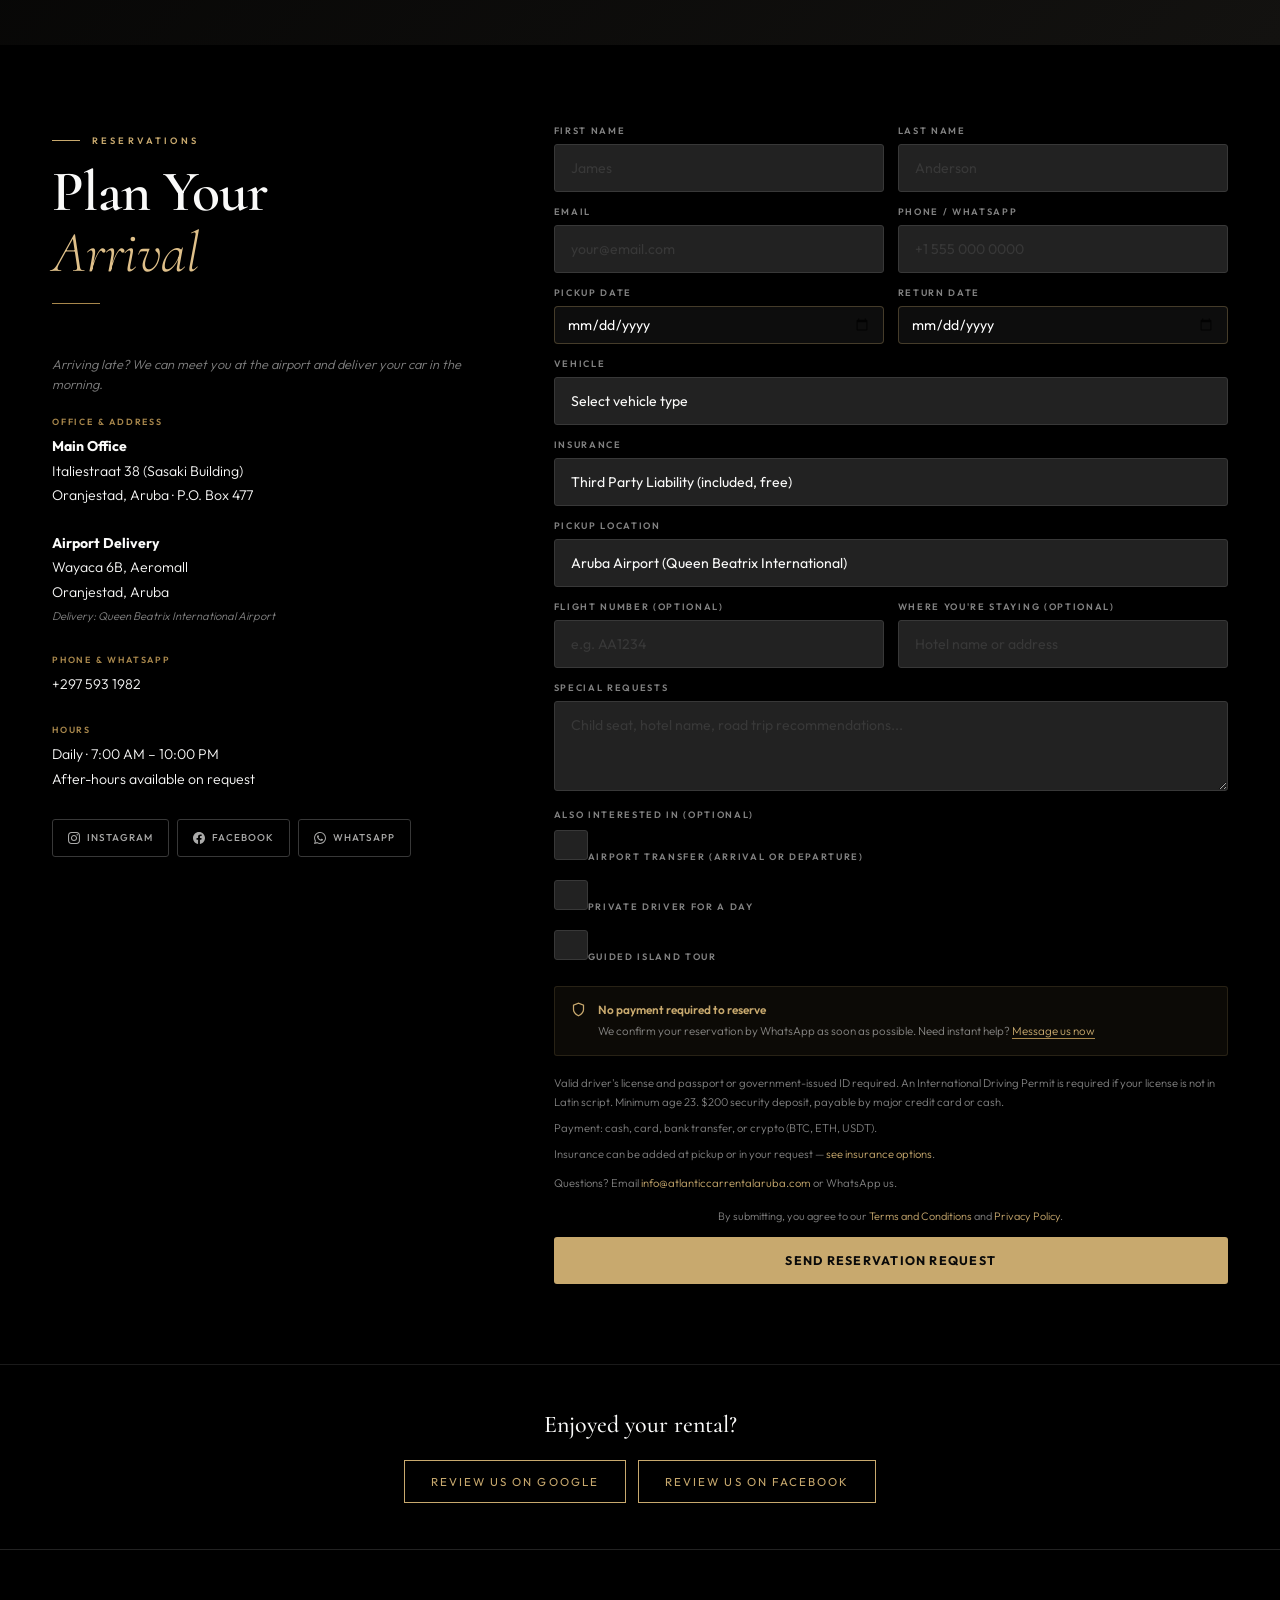
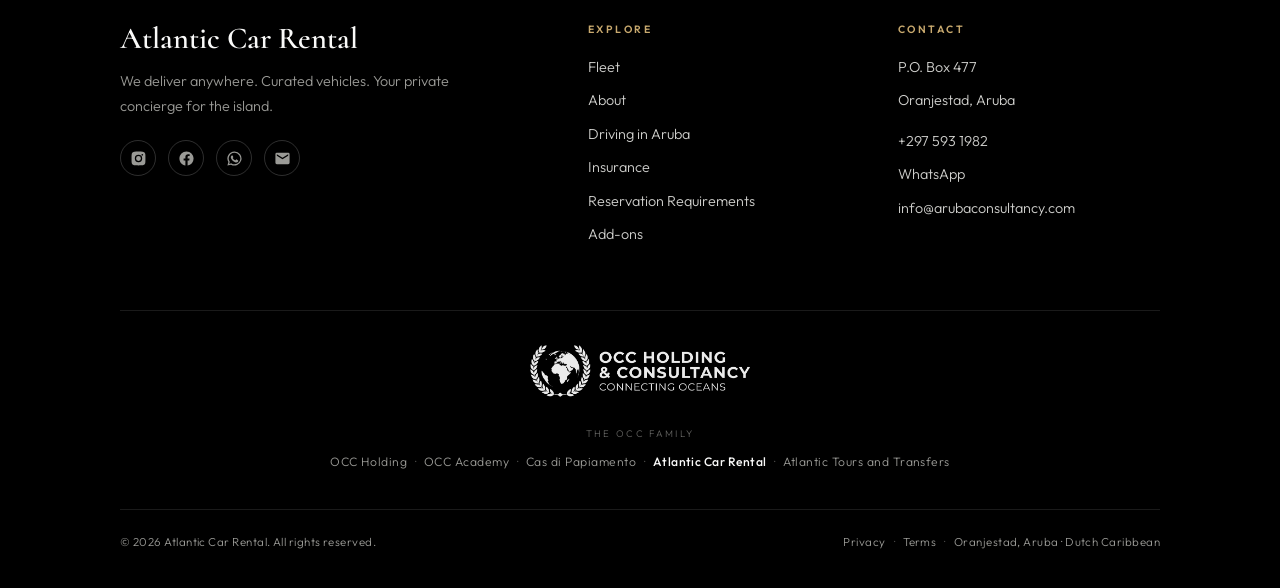
==== commit 0d36198a: "Show 7% tax and 4% card charge on fleet note and terms 5.3 Co-Authored-By: Claude Opus 5.5 <noreply@" ====
--- a/index.html
+++ b/index.html
@@ -236,7 +236,7 @@
     </div>
   </div>
 
-  <p class="usd-note" data-t="usd_note">All prices in US dollars. We accept all major credit cards; foreign cards may incur your bank's conversion fee. Images are representative of each vehicle class — specific make and model assigned at delivery based on availability.</p>
+  <p class="usd-note" data-t="usd_note">All prices in US dollars, excluding 7% tax. We accept all major credit cards (4% card processing charge); foreign cards may also incur your bank's conversion fee. Images are representative of each vehicle class — specific make and model assigned at delivery based on availability.</p>
 
   <div class="fgrid">
 
@@ -729,7 +729,7 @@
   pr_lsu_day:"<strong>$82</strong>",pr_lsu_day_hi:"<strong>$99</strong>",
   pr_je_day:"<strong>$110</strong>",pr_je_day_hi:"<strong>$132</strong>",
   pr_va_day:"<strong>$97</strong>",pr_va_day_hi:"<strong>$117</strong>",
-  usd_note:"All prices in US dollars. We accept all major credit cards; foreign cards may incur your bank's conversion fee. Images are representative of each vehicle class — specific make and model assigned at delivery based on availability.",
+  usd_note:"All prices in US dollars, excluding 7% tax. We accept all major credit cards (4% card processing charge); foreign cards may also incur your bank's conversion fee. Images are representative of each vehicle class — specific make and model assigned at delivery based on availability.",
   bn_li:"Free delivery &middot; Unlimited mileage",cpr_min:"3-day minimum booking",dur3:"3 days",dur7:"7 days",fr_lbl:"From",per_day:"/day",
   cc_t:"“Not sure which vehicle fits your plans?”",
   cc_s:"Our team on WhatsApp will help you choose the perfect car for your Aruba experience.",
@@ -896,7 +896,7 @@
   pr_lsu_day:"<strong>$82</strong>",pr_lsu_day_hi:"<strong>$99</strong>",
   pr_je_day:"<strong>$110</strong>",pr_je_day_hi:"<strong>$132</strong>",
   pr_va_day:"<strong>$97</strong>",pr_va_day_hi:"<strong>$117</strong>",
-  usd_note:"Todos los precios en dólares estadounidenses. Aceptamos todas las tarjetas de crédito principales; las tarjetas extranjeras pueden incurrir en la tarifa de conversión de su banco. Las imágenes son representativas de cada clase de vehículo — marca y modelo específicos asignados en la entrega según disponibilidad.",
+  usd_note:"Todos los precios en dólares estadounidenses, sin incluir el 7% de impuesto. Aceptamos todas las tarjetas de crédito principales (cargo del 4% por pago con tarjeta); las tarjetas extranjeras también pueden incurrir en la tarifa de conversión de su banco. Las imágenes son representativas de cada clase de vehículo — marca y modelo específicos asignados en la entrega según disponibilidad.",
   bn_li:"Entrega gratuita &middot; Kilometraje ilimitado",cpr_min:"Mínimo de 3 días de reserva",dur3:"3 días",dur7:"7 días",fr_lbl:"Desde",per_day:"/día",
   cc_t:"“¿No sabe qué vehiculo se adapta a sus planes?”",
   cc_s:"Nuestro equipo en WhatsApp le ayudará a elegir el auto perfecto para su experiencia en Aruba.",
@@ -1063,7 +1063,7 @@
   pr_lsu_day:"<strong>$82</strong>",pr_lsu_day_hi:"<strong>$99</strong>",
   pr_je_day:"<strong>$110</strong>",pr_je_day_hi:"<strong>$132</strong>",
   pr_va_day:"<strong>$97</strong>",pr_va_day_hi:"<strong>$117</strong>",
-  usd_note:"Alle prijzen in Amerikaanse dollars. Wij accepteren alle grote creditcards; buitenlandse kaarten kunnen de wisselkoerskosten van uw bank met zich meebrengen. Afbeeldingen zijn representatief voor elke voertuigklasse — specifiek merk en model toegewezen bij levering op basis van beschikbaarheid.",
+  usd_note:"Alle prijzen in Amerikaanse dollars, exclusief 7% belasting. Wij accepteren alle grote creditcards (4% toeslag bij betaling per kaart); buitenlandse kaarten kunnen daarnaast de wisselkoerskosten van uw bank met zich meebrengen. Afbeeldingen zijn representatief voor elke voertuigklasse — specifiek merk en model toegewezen bij levering op basis van beschikbaarheid.",
   bn_li:"Gratis bezorging &middot; Onbeperkte kilometers",cpr_min:"Minimaal 3 dagen boeken",dur3:"3 dagen",dur7:"7 dagen",fr_lbl:"Vanaf",per_day:"/dag",
   cc_t:"“Weet u niet welk voertuig bij uw plannen past?”",
   cc_s:"Ons team op WhatsApp helpt u de perfecte auto kiezen voor uw Aruba-ervaring.",
@@ -1230,7 +1230,7 @@
   pr_lsu_day:"<strong>$82</strong>",pr_lsu_day_hi:"<strong>$99</strong>",
   pr_je_day:"<strong>$110</strong>",pr_je_day_hi:"<strong>$132</strong>",
   pr_va_day:"<strong>$97</strong>",pr_va_day_hi:"<strong>$117</strong>",
-  usd_note:"Todos os preços em dólares americanos. Aceitamos todos os principais cartões de crédito; cartões estrangeiros podem incorrer na taxa de conversão do seu banco. As imagens são representativas de cada classe de veículo — marca e modelo específicos atribuídos na entrega com base na disponibilidade.",
+  usd_note:"Todos os preços em dólares americanos, sem incluir 7% de imposto. Aceitamos todos os principais cartões de crédito (taxa de 4% para pagamento com cartão); cartões estrangeiros também podem incorrer na taxa de conversão do seu banco. As imagens são representativas de cada classe de veículo — marca e modelo específicos atribuídos na entrega com base na disponibilidade.",
   bn_li:"Entrega grátis &middot; Quilometragem ilimitada",cpr_min:"Reserva mínima de 3 dias",dur3:"3 dias",dur7:"7 dias",fr_lbl:"A partir de",per_day:"/dia",
   cc_t:"“Não sabe qual veículo se encaixa nos seus planos?”",
   cc_s:"Nossa equipe no WhatsApp ajuda você a escolher o carro perfeito para sua experiência em Aruba.",
--- a/css/styles.css
+++ b/css/styles.css
@@ -361,7 +361,11 @@
 .usd-note{font-size:.85rem;color:#888;text-align:center;max-width:600px;margin:16px auto 24px;line-height:1.6}
 
 /* luxury car cards — large cinematic */
-.fgrid{display:grid;grid-template-columns:repeat(3,1fr);gap:16px}
+.fgrid{display:grid;grid-template-columns:repeat(6,1fr);gap:16px}
+/* 5 cards: 3 on top, last 2 centred below */
+.fgrid>.ccard{grid-column:span 2}
+.fgrid>.ccard:nth-child(4){grid-column:2 / span 2}
+.fgrid>.ccard:nth-child(5){grid-column:4 / span 2}
 
 .ccard{
   position:relative;overflow:hidden;cursor:pointer;
@@ -715,7 +719,9 @@
    RESPONSIVE
 ═══════════════════════════════ */
 @media(max-width:1100px){
-  .fgrid{grid-template-columns:repeat(2,1fr)}
+  .fgrid{grid-template-columns:repeat(4,1fr)}
+  .fgrid>.ccard,.fgrid>.ccard:nth-child(4){grid-column:span 2}
+  .fgrid>.ccard:nth-child(5){grid-column:2 / span 2}
   .dgrid{grid-template-columns:1fr 1fr;grid-template-rows:auto}
   .dcard:nth-child(1){grid-row:auto}
   .ftop{grid-template-columns:1fr 1fr}
@@ -768,6 +774,7 @@
   .fl-head .rule{margin-bottom:22px}
   .fl-head .stog-note{margin-bottom:10px}
   .fgrid{grid-template-columns:1fr}
+  .fgrid>.ccard,.fgrid>.ccard:nth-child(4),.fgrid>.ccard:nth-child(5){grid-column:auto}
   .aruba-intro{grid-template-columns:1fr;gap:32px}
   .dgrid{grid-template-columns:1fr}
   .cgrid{grid-template-columns:1fr;gap:48px}
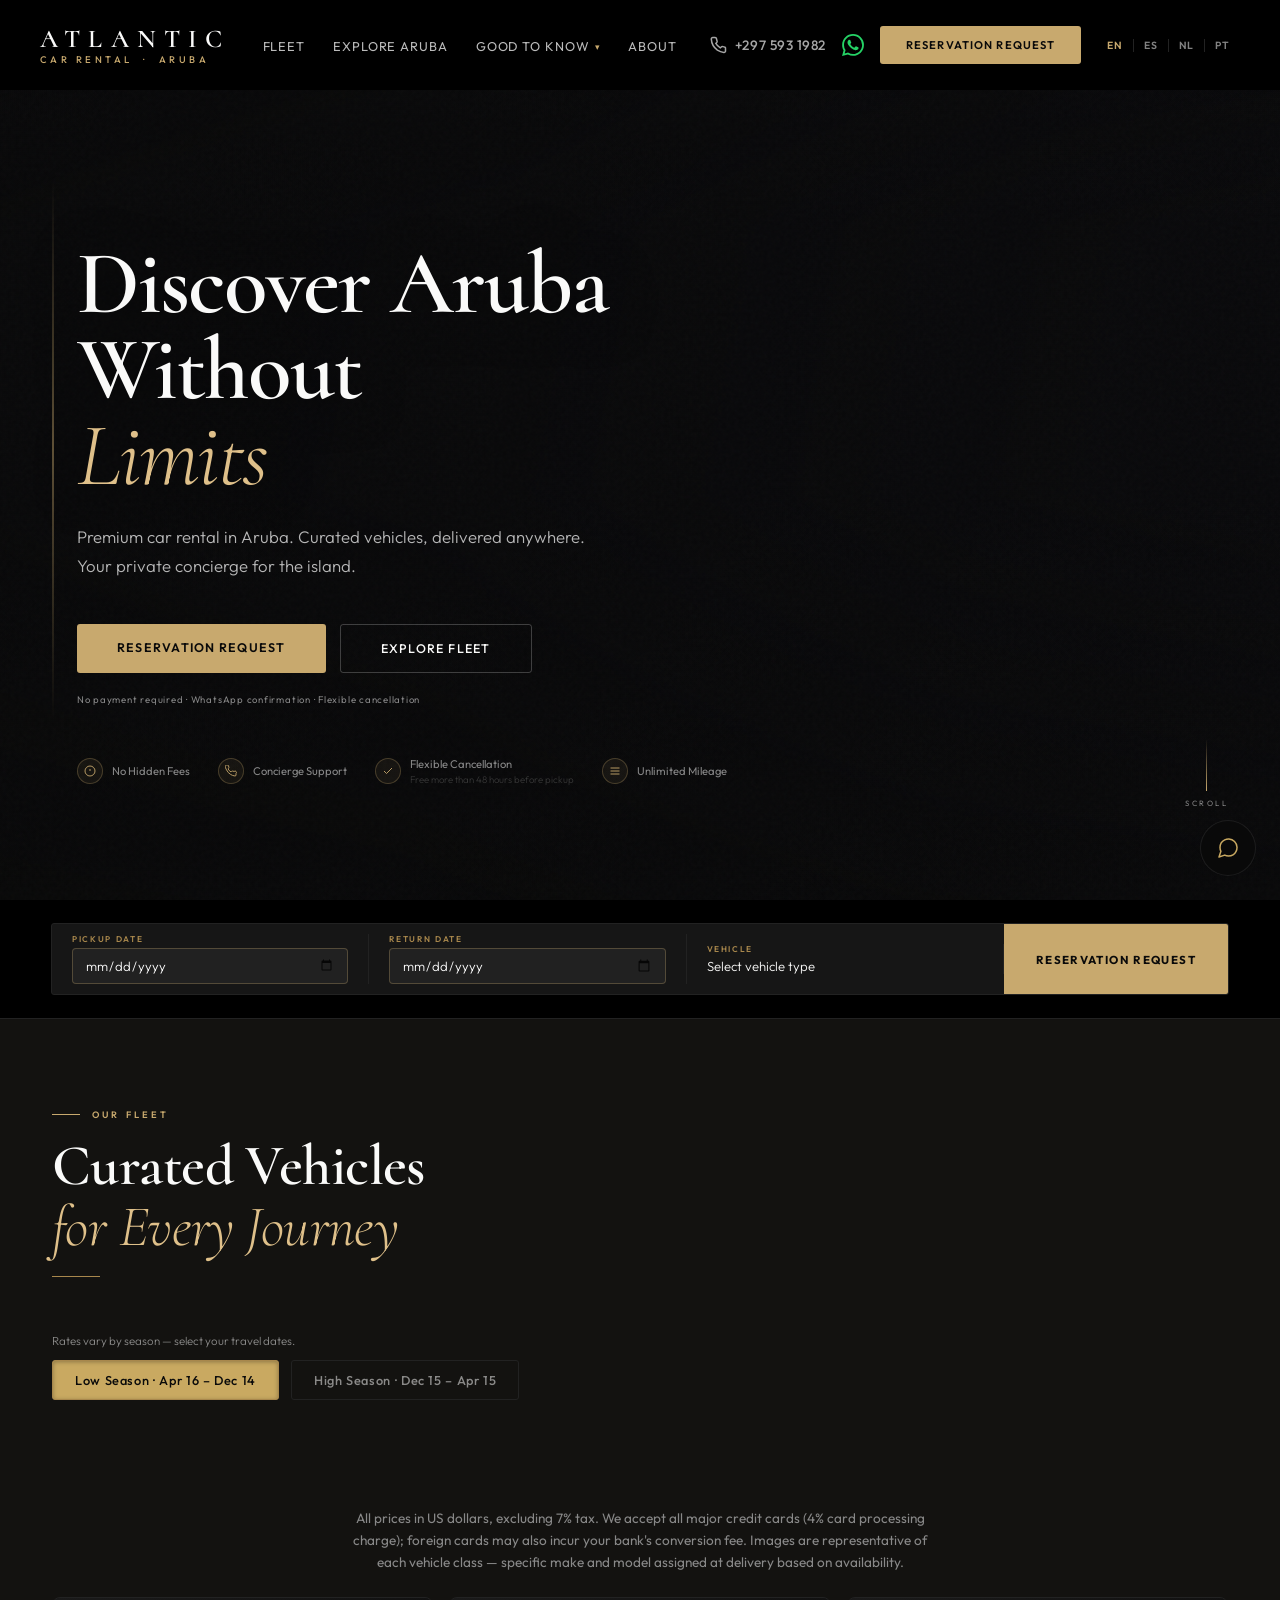
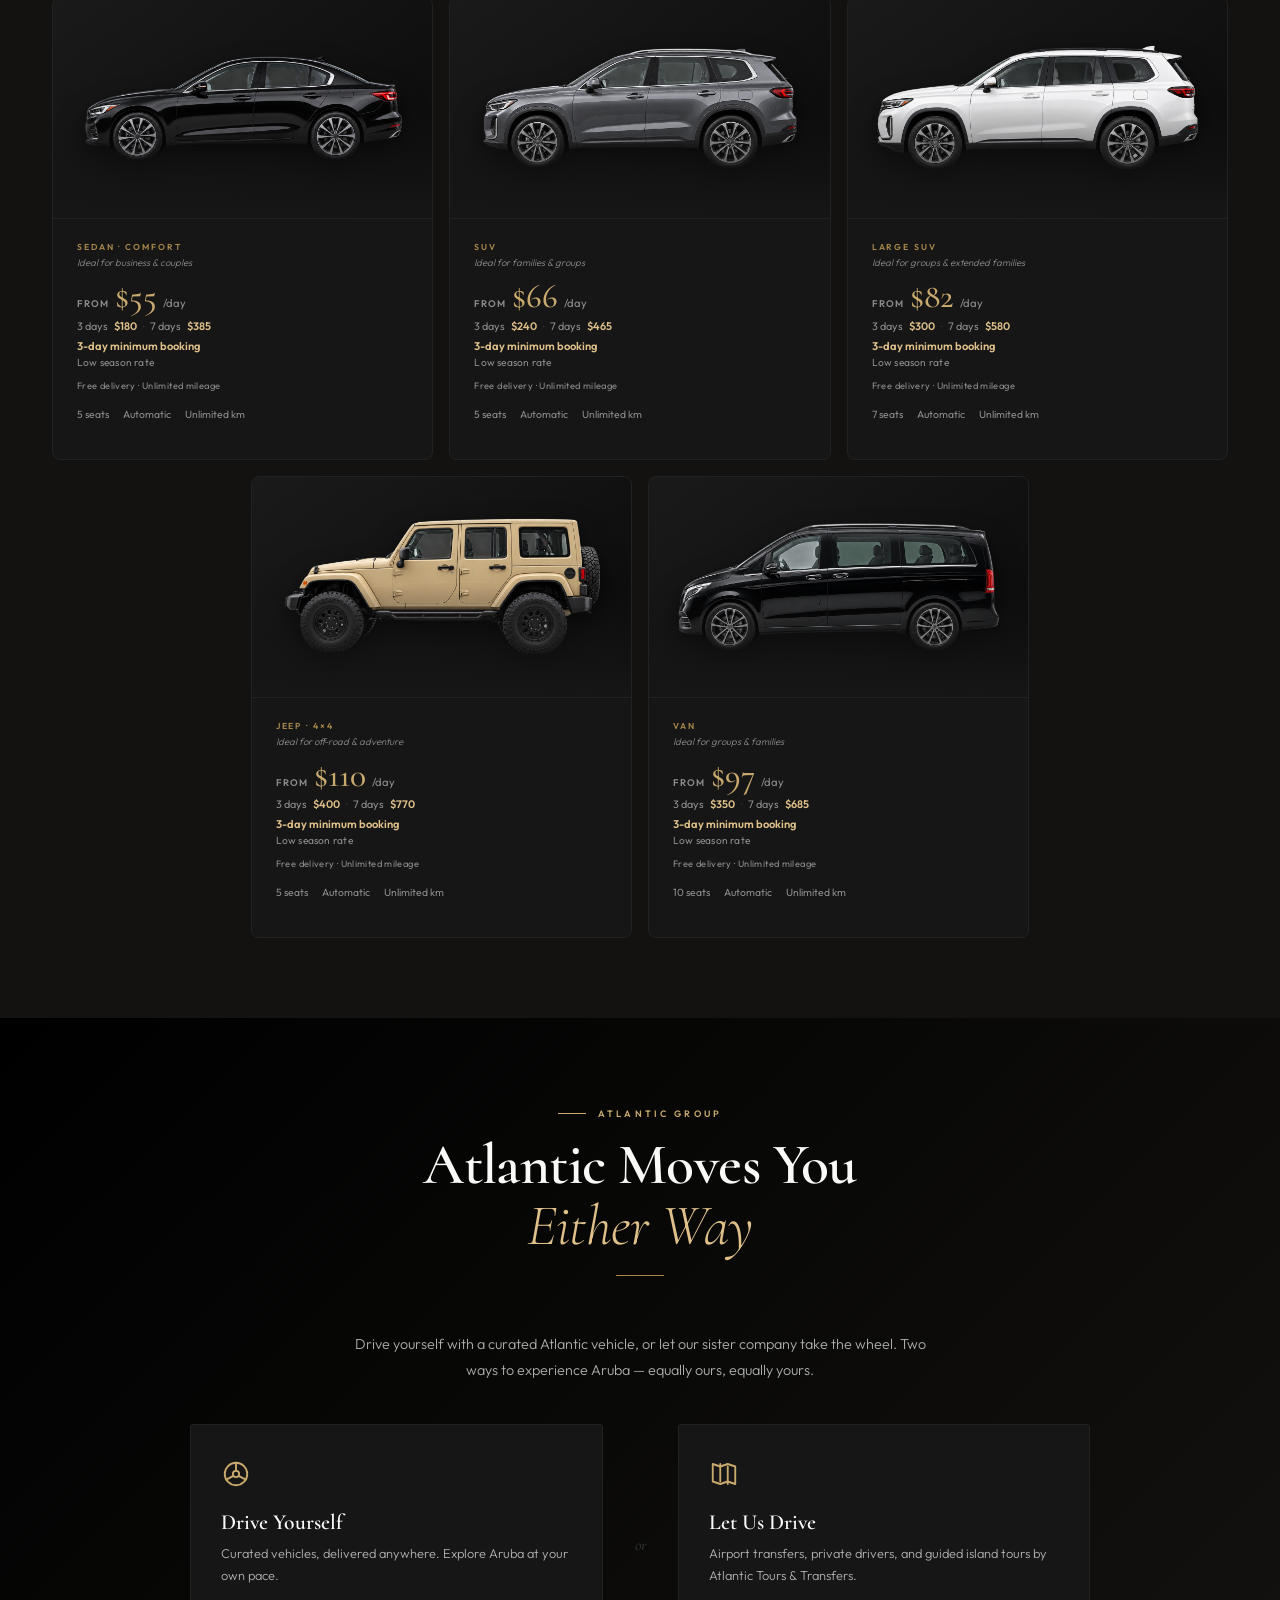
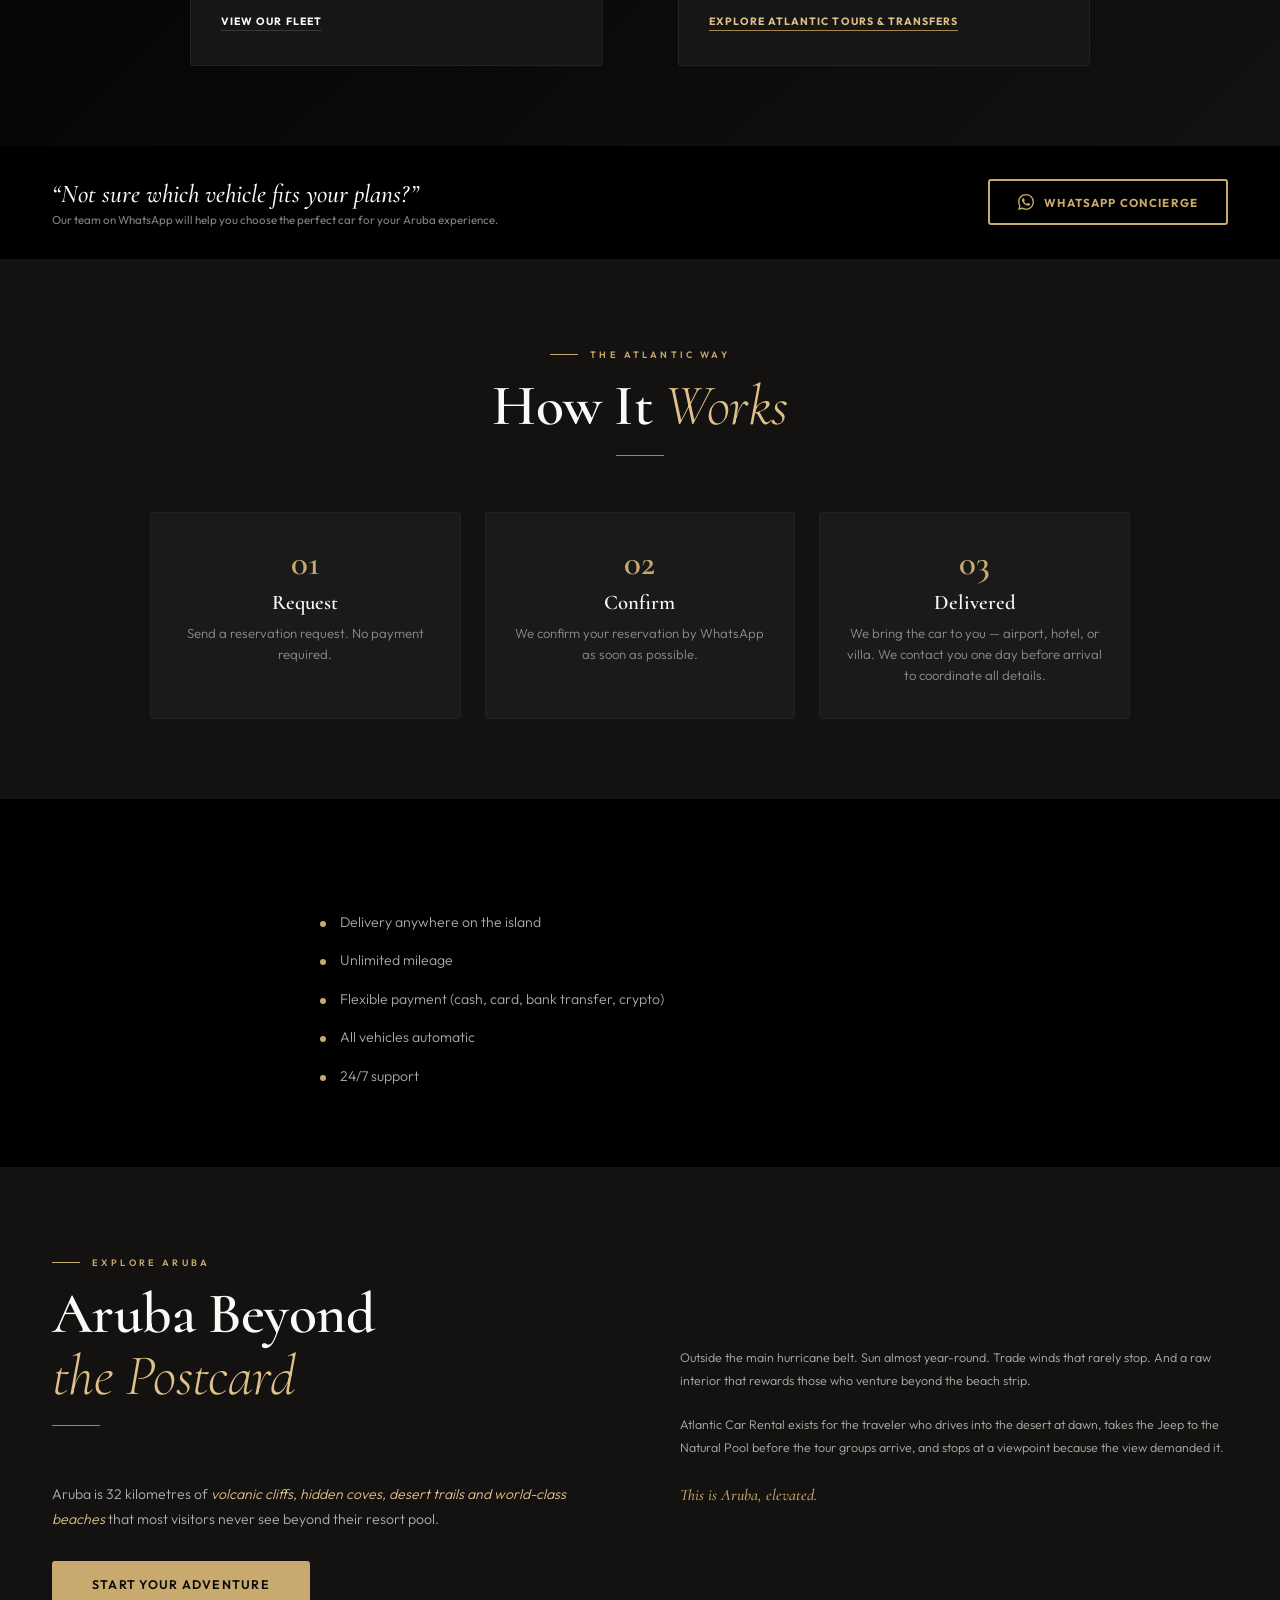
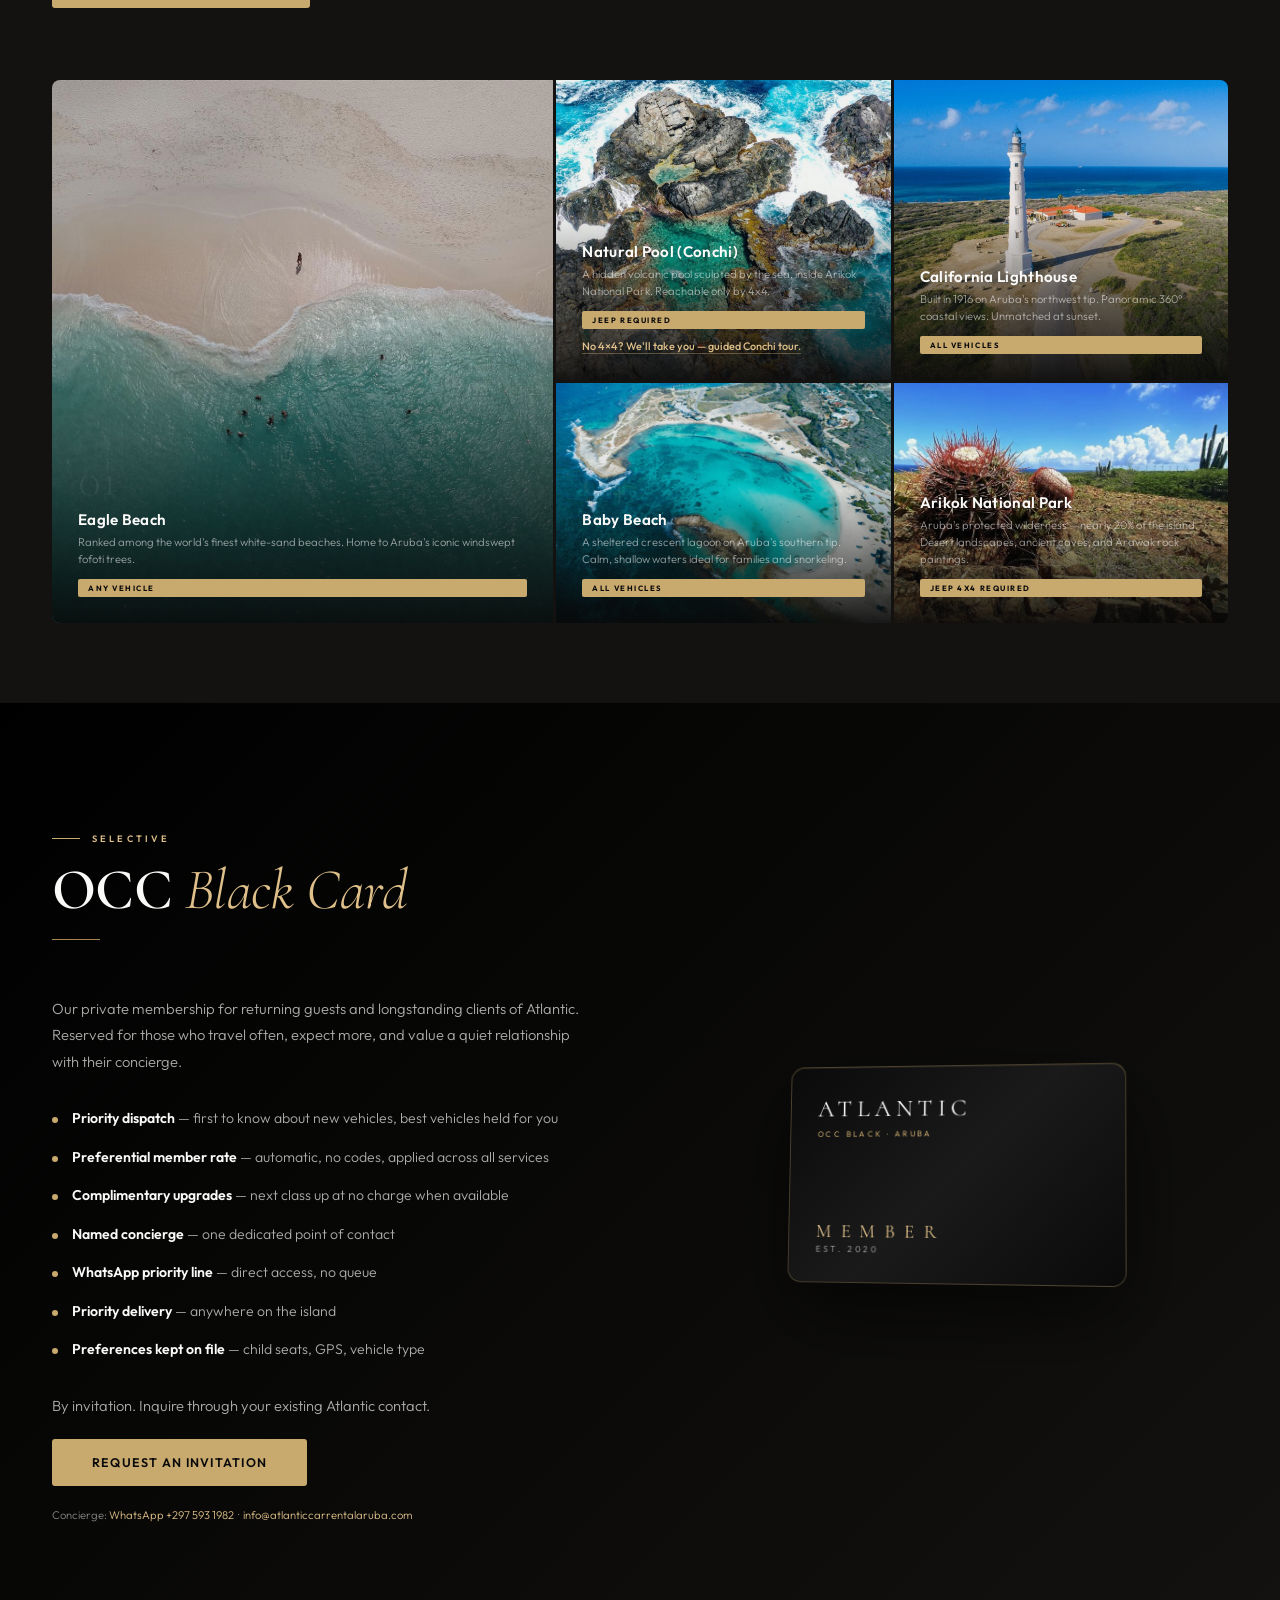
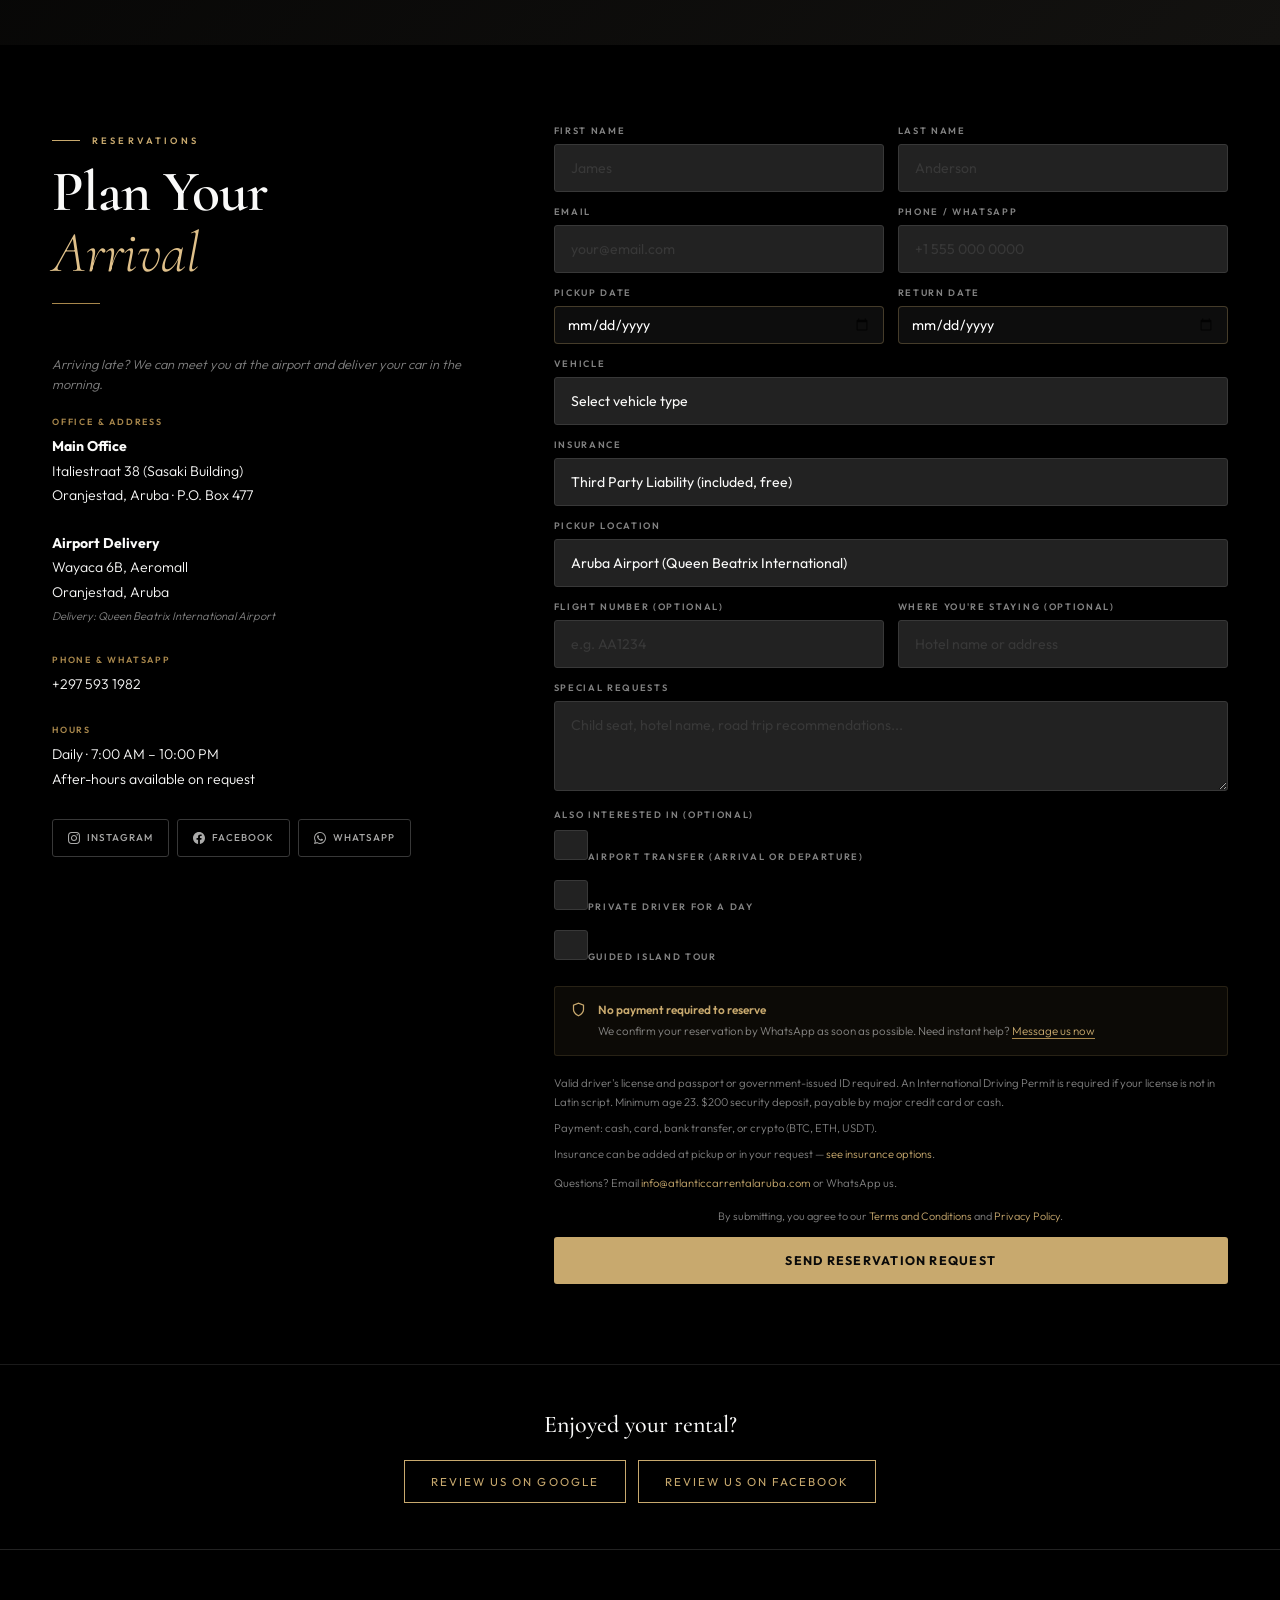
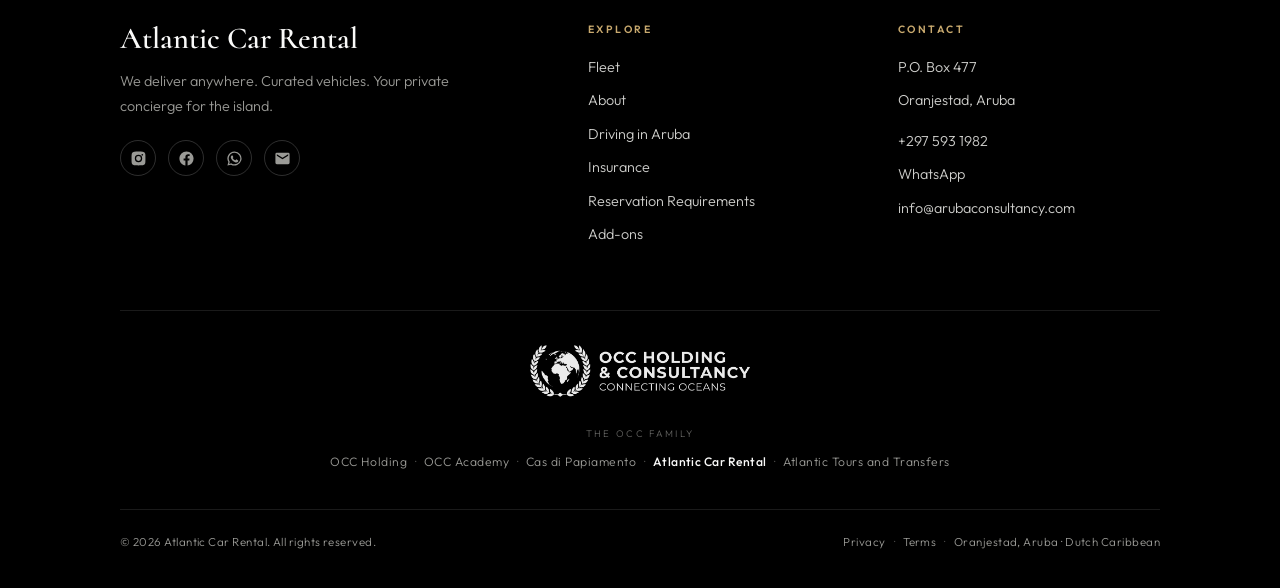
==== commit bae078d0: "Raise Sedan rates Low season: $180 / $385 (From $55/day). High season: $225 / $455 (From $65/day). U" ====
--- a/index.html
+++ b/index.html
@@ -250,11 +250,11 @@
         <div class="ccard-category" data-t="c_se">Sedan &nbsp;&middot;&nbsp; Comfort</div>
         <div class="ccard-ideal" data-t="c_se_i">Ideal for business &amp; couples</div>
         <div class="ccard-pricing">
-          <div class="cpr-hero"><span class="cpr-from" data-t="fr_lbl">From</span><span data-t="pr_se_day" data-t-hi="pr_se_day_hi"><strong>$48</strong></span><span class="cpr-per" data-t="per_day">/day</span></div>
+          <div class="cpr-hero"><span class="cpr-from" data-t="fr_lbl">From</span><span data-t="pr_se_day" data-t-hi="pr_se_day_hi"><strong>$55</strong></span><span class="cpr-per" data-t="per_day">/day</span></div>
           <div class="cpr-sub">
-            <span data-t="dur3">3 days</span><span data-t="pr_se_3" data-t-hi="pr_se_3_hi"><strong>$175</strong></span>
+            <span data-t="dur3">3 days</span><span data-t="pr_se_3" data-t-hi="pr_se_3_hi"><strong>$180</strong></span>
             <span class="cpr-sub-sep">&middot;</span>
-            <span data-t="dur7">7 days</span><span data-t="pr_se_7" data-t-hi="pr_se_7_hi"><strong>$340</strong></span>
+            <span data-t="dur7">7 days</span><span data-t="pr_se_7" data-t-hi="pr_se_7_hi"><strong>$385</strong></span>
           </div>
           <div class="cpr-note" data-t="cpr_min">3-day minimum booking</div>
           <div class="cpr-season" data-t="szn_lo_lbl" data-t-hi="szn_hi_lbl">Low season rate</div>
@@ -714,8 +714,8 @@
   c_je:"Jeep  · 4×4",c_je_b:"Adventure Collection",c_je_i:"Ideal for off-road & adventure",
   c_va:"Van",c_va_b:"Family Premium",c_va_i:"Ideal for groups & families",
   fl_rs:"Reservation Request",from:"per day",
-  pr_se_3:"<strong>$175</strong>",pr_se_3_hi:"<strong>$215</strong>",
-  pr_se_7:"<strong>$340</strong>",pr_se_7_hi:"<strong>$415</strong>",
+  pr_se_3:"<strong>$180</strong>",pr_se_3_hi:"<strong>$225</strong>",
+  pr_se_7:"<strong>$385</strong>",pr_se_7_hi:"<strong>$455</strong>",
   pr_su_3:"<strong>$240</strong>",pr_su_3_hi:"<strong>$290</strong>",
   pr_su_7:"<strong>$465</strong>",pr_su_7_hi:"<strong>$560</strong>",
   pr_lsu_3:"<strong>$300</strong>",pr_lsu_3_hi:"<strong>$355</strong>",
@@ -724,7 +724,7 @@
   pr_je_7:"<strong>$770</strong>",pr_je_7_hi:"<strong>$925</strong>",
   pr_va_3:"<strong>$350</strong>",pr_va_3_hi:"<strong>$420</strong>",
   pr_va_7:"<strong>$685</strong>",pr_va_7_hi:"<strong>$820</strong>",
-  pr_se_day:"<strong>$48</strong>",pr_se_day_hi:"<strong>$59</strong>",
+  pr_se_day:"<strong>$55</strong>",pr_se_day_hi:"<strong>$65</strong>",
   pr_su_day:"<strong>$66</strong>",pr_su_day_hi:"<strong>$80</strong>",
   pr_lsu_day:"<strong>$82</strong>",pr_lsu_day_hi:"<strong>$99</strong>",
   pr_je_day:"<strong>$110</strong>",pr_je_day_hi:"<strong>$132</strong>",
@@ -881,8 +881,8 @@
   c_je:"Jeep  · 4x4",c_je_b:"Colección Aventura",c_je_i:"Ideal para off-road y aventura",
   c_va:"Van",c_va_b:"Familiar Premium",c_va_i:"Ideal para grupos y familias",
   fl_rs:"Reservar",from:"por día",
-  pr_se_3:"<strong>$175</strong>",pr_se_3_hi:"<strong>$215</strong>",
-  pr_se_7:"<strong>$340</strong>",pr_se_7_hi:"<strong>$415</strong>",
+  pr_se_3:"<strong>$180</strong>",pr_se_3_hi:"<strong>$225</strong>",
+  pr_se_7:"<strong>$385</strong>",pr_se_7_hi:"<strong>$455</strong>",
   pr_su_3:"<strong>$240</strong>",pr_su_3_hi:"<strong>$290</strong>",
   pr_su_7:"<strong>$465</strong>",pr_su_7_hi:"<strong>$560</strong>",
   pr_lsu_3:"<strong>$300</strong>",pr_lsu_3_hi:"<strong>$355</strong>",
@@ -891,7 +891,7 @@
   pr_je_7:"<strong>$770</strong>",pr_je_7_hi:"<strong>$925</strong>",
   pr_va_3:"<strong>$350</strong>",pr_va_3_hi:"<strong>$420</strong>",
   pr_va_7:"<strong>$685</strong>",pr_va_7_hi:"<strong>$820</strong>",
-  pr_se_day:"<strong>$48</strong>",pr_se_day_hi:"<strong>$59</strong>",
+  pr_se_day:"<strong>$55</strong>",pr_se_day_hi:"<strong>$65</strong>",
   pr_su_day:"<strong>$66</strong>",pr_su_day_hi:"<strong>$80</strong>",
   pr_lsu_day:"<strong>$82</strong>",pr_lsu_day_hi:"<strong>$99</strong>",
   pr_je_day:"<strong>$110</strong>",pr_je_day_hi:"<strong>$132</strong>",
@@ -1048,8 +1048,8 @@
   c_je:"Jeep  · 4x4",c_je_b:"Avontuur Collectie",c_je_i:"Ideaal voor off-road en avontuur",
   c_va:"Van",c_va_b:"Familie Premium",c_va_i:"Ideaal voor groepen en families",
   fl_rs:"Reserveren",from:"per dag",
-  pr_se_3:"<strong>$175</strong>",pr_se_3_hi:"<strong>$215</strong>",
-  pr_se_7:"<strong>$340</strong>",pr_se_7_hi:"<strong>$415</strong>",
+  pr_se_3:"<strong>$180</strong>",pr_se_3_hi:"<strong>$225</strong>",
+  pr_se_7:"<strong>$385</strong>",pr_se_7_hi:"<strong>$455</strong>",
   pr_su_3:"<strong>$240</strong>",pr_su_3_hi:"<strong>$290</strong>",
   pr_su_7:"<strong>$465</strong>",pr_su_7_hi:"<strong>$560</strong>",
   pr_lsu_3:"<strong>$300</strong>",pr_lsu_3_hi:"<strong>$355</strong>",
@@ -1058,7 +1058,7 @@
   pr_je_7:"<strong>$770</strong>",pr_je_7_hi:"<strong>$925</strong>",
   pr_va_3:"<strong>$350</strong>",pr_va_3_hi:"<strong>$420</strong>",
   pr_va_7:"<strong>$685</strong>",pr_va_7_hi:"<strong>$820</strong>",
-  pr_se_day:"<strong>$48</strong>",pr_se_day_hi:"<strong>$59</strong>",
+  pr_se_day:"<strong>$55</strong>",pr_se_day_hi:"<strong>$65</strong>",
   pr_su_day:"<strong>$66</strong>",pr_su_day_hi:"<strong>$80</strong>",
   pr_lsu_day:"<strong>$82</strong>",pr_lsu_day_hi:"<strong>$99</strong>",
   pr_je_day:"<strong>$110</strong>",pr_je_day_hi:"<strong>$132</strong>",
@@ -1215,8 +1215,8 @@
   c_je:"Jeep  · 4x4",c_je_b:"Coleção Aventura",c_je_i:"Ideal para off-road e aventura",
   c_va:"Van",c_va_b:"Família Premium",c_va_i:"Ideal para grupos e famílias",
   fl_rs:"Reservar",from:"por dia",
-  pr_se_3:"<strong>$175</strong>",pr_se_3_hi:"<strong>$215</strong>",
-  pr_se_7:"<strong>$340</strong>",pr_se_7_hi:"<strong>$415</strong>",
+  pr_se_3:"<strong>$180</strong>",pr_se_3_hi:"<strong>$225</strong>",
+  pr_se_7:"<strong>$385</strong>",pr_se_7_hi:"<strong>$455</strong>",
   pr_su_3:"<strong>$240</strong>",pr_su_3_hi:"<strong>$290</strong>",
   pr_su_7:"<strong>$465</strong>",pr_su_7_hi:"<strong>$560</strong>",
   pr_lsu_3:"<strong>$300</strong>",pr_lsu_3_hi:"<strong>$355</strong>",
@@ -1225,7 +1225,7 @@
   pr_je_7:"<strong>$770</strong>",pr_je_7_hi:"<strong>$925</strong>",
   pr_va_3:"<strong>$350</strong>",pr_va_3_hi:"<strong>$420</strong>",
   pr_va_7:"<strong>$685</strong>",pr_va_7_hi:"<strong>$820</strong>",
-  pr_se_day:"<strong>$48</strong>",pr_se_day_hi:"<strong>$59</strong>",
+  pr_se_day:"<strong>$55</strong>",pr_se_day_hi:"<strong>$65</strong>",
   pr_su_day:"<strong>$66</strong>",pr_su_day_hi:"<strong>$80</strong>",
   pr_lsu_day:"<strong>$82</strong>",pr_lsu_day_hi:"<strong>$99</strong>",
   pr_je_day:"<strong>$110</strong>",pr_je_day_hi:"<strong>$132</strong>",
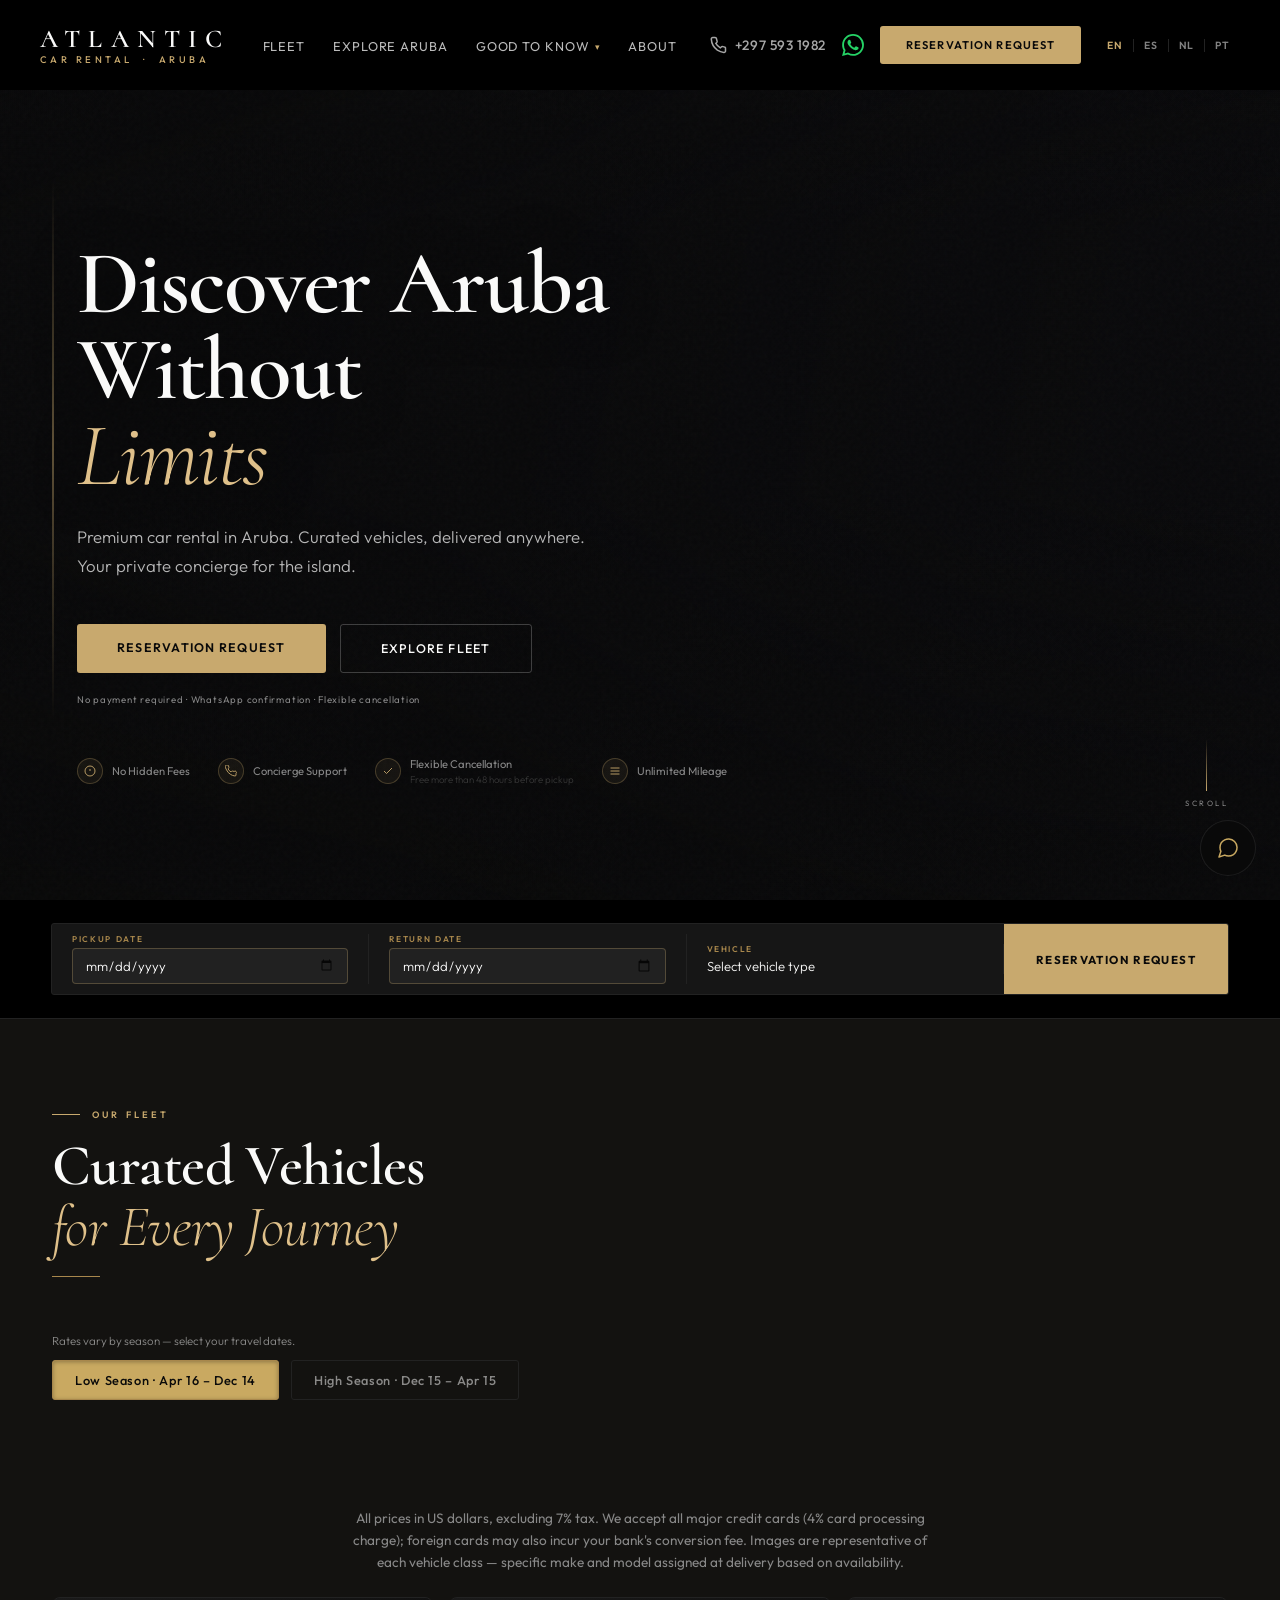
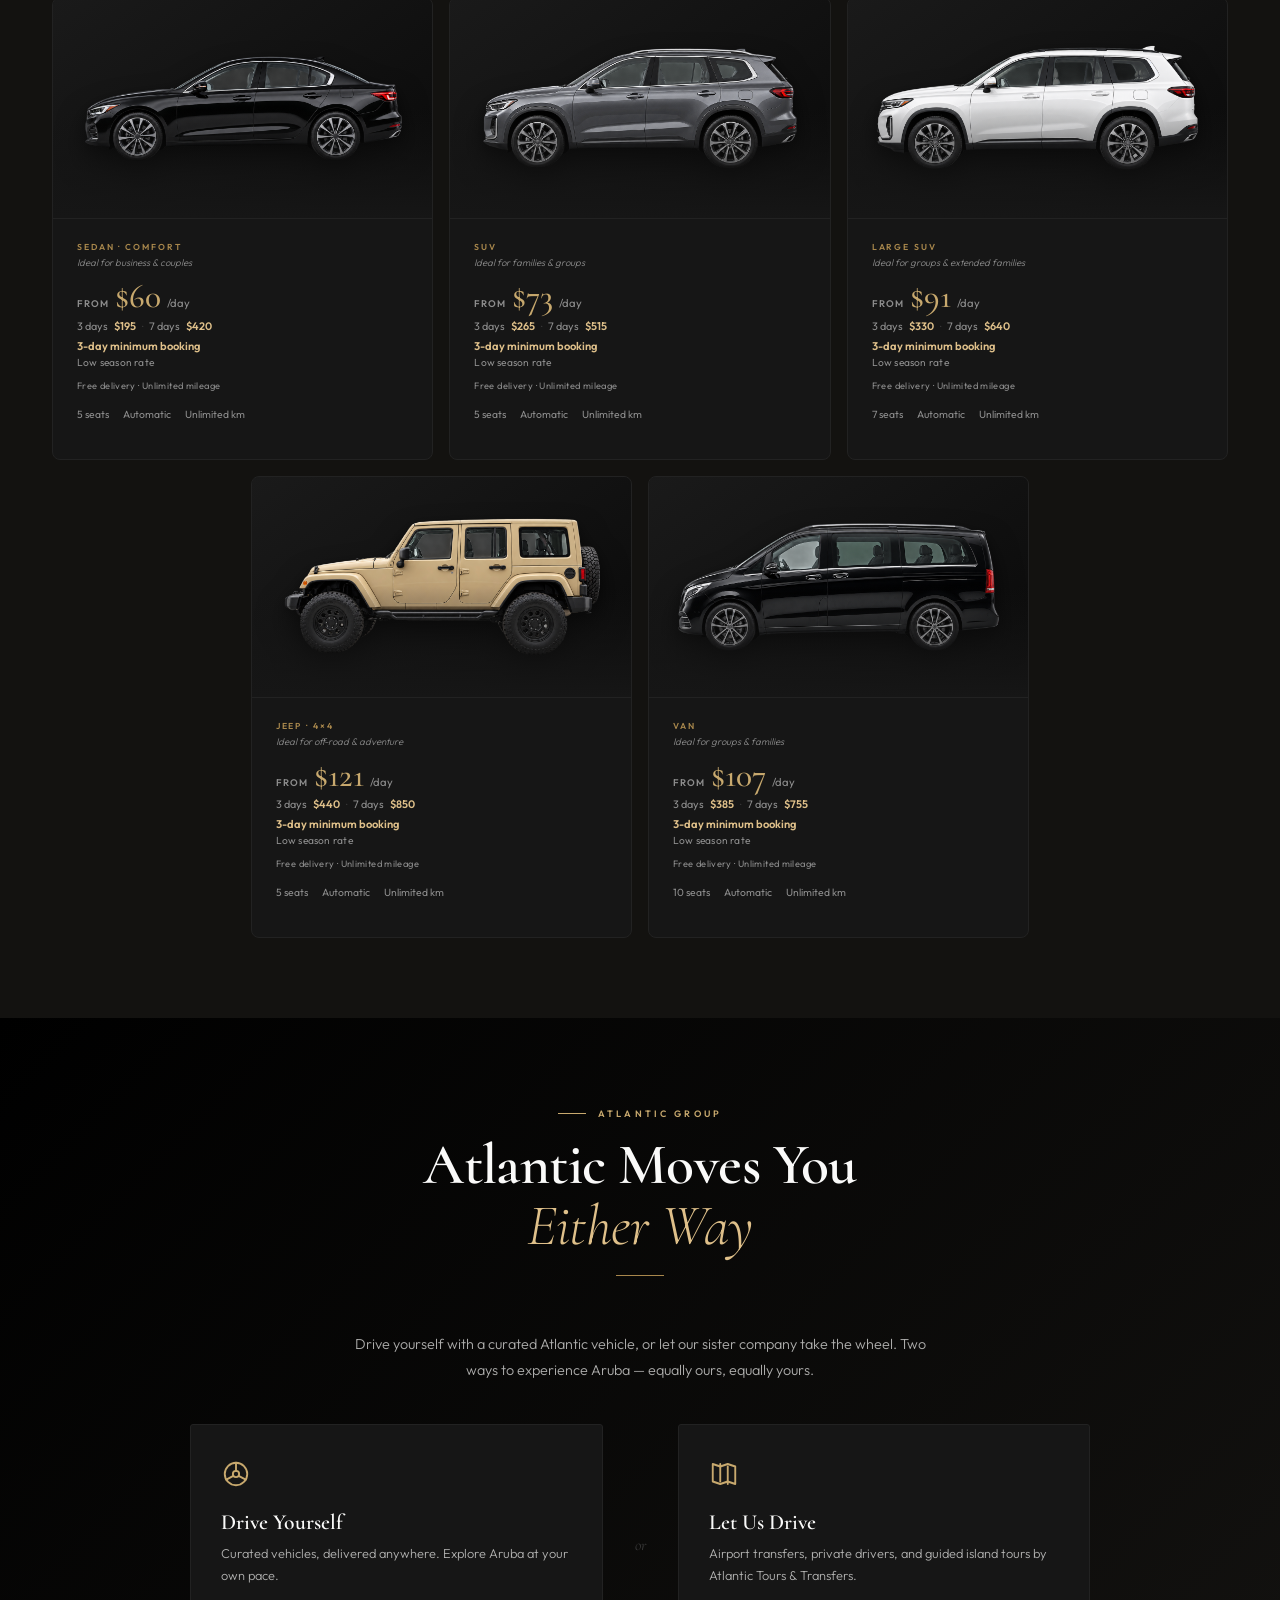
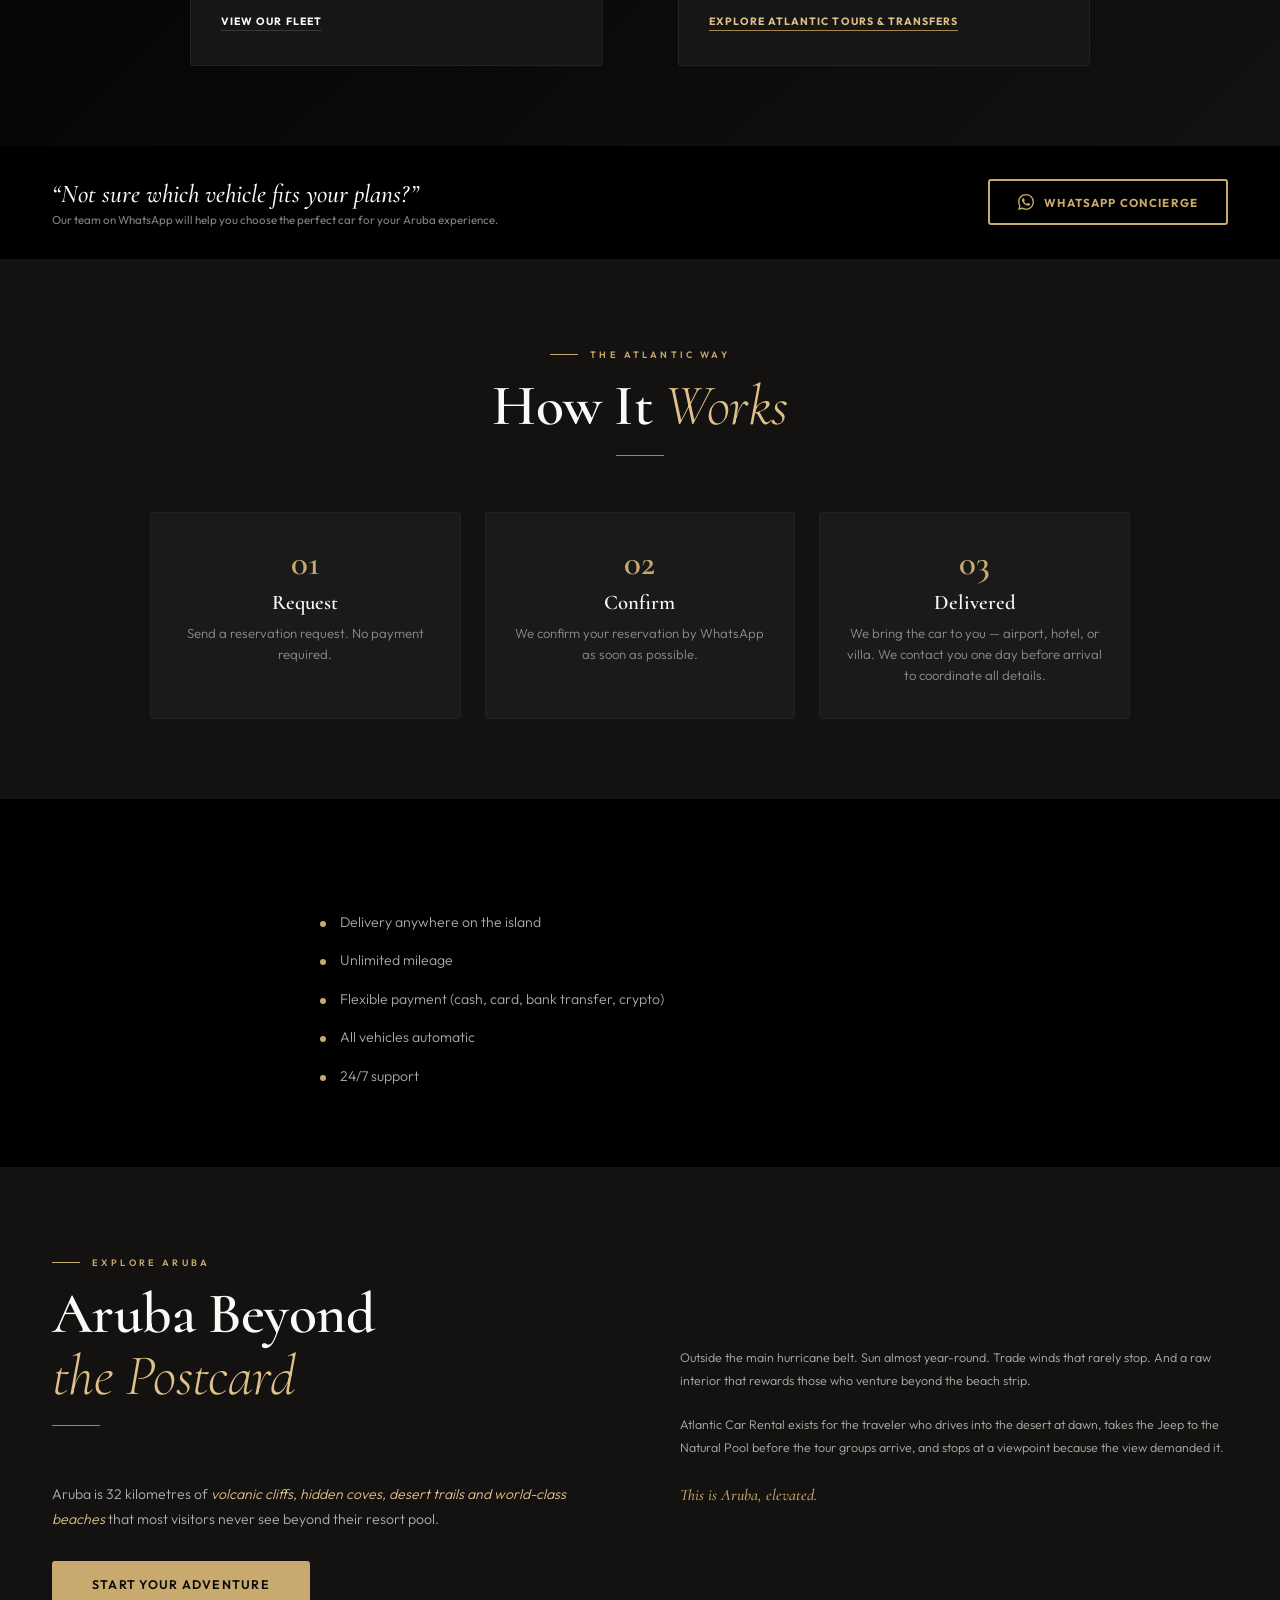
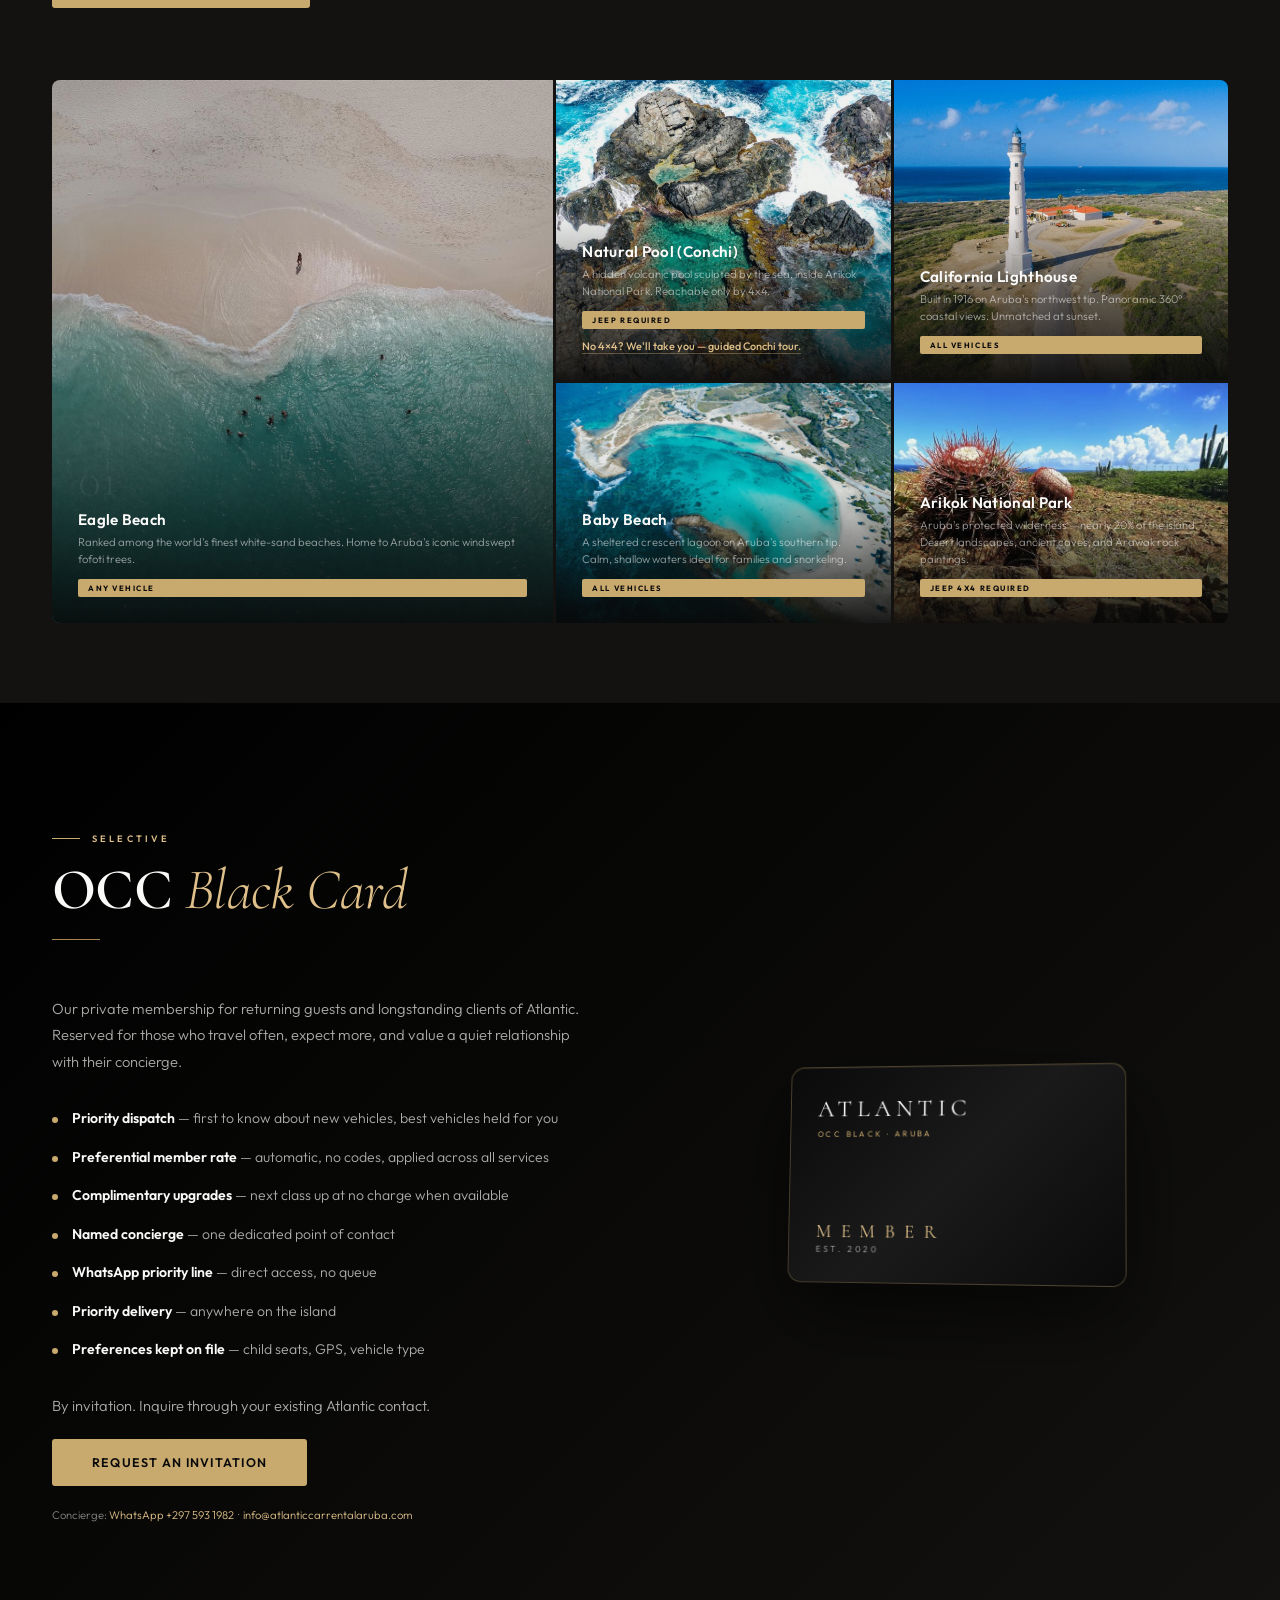
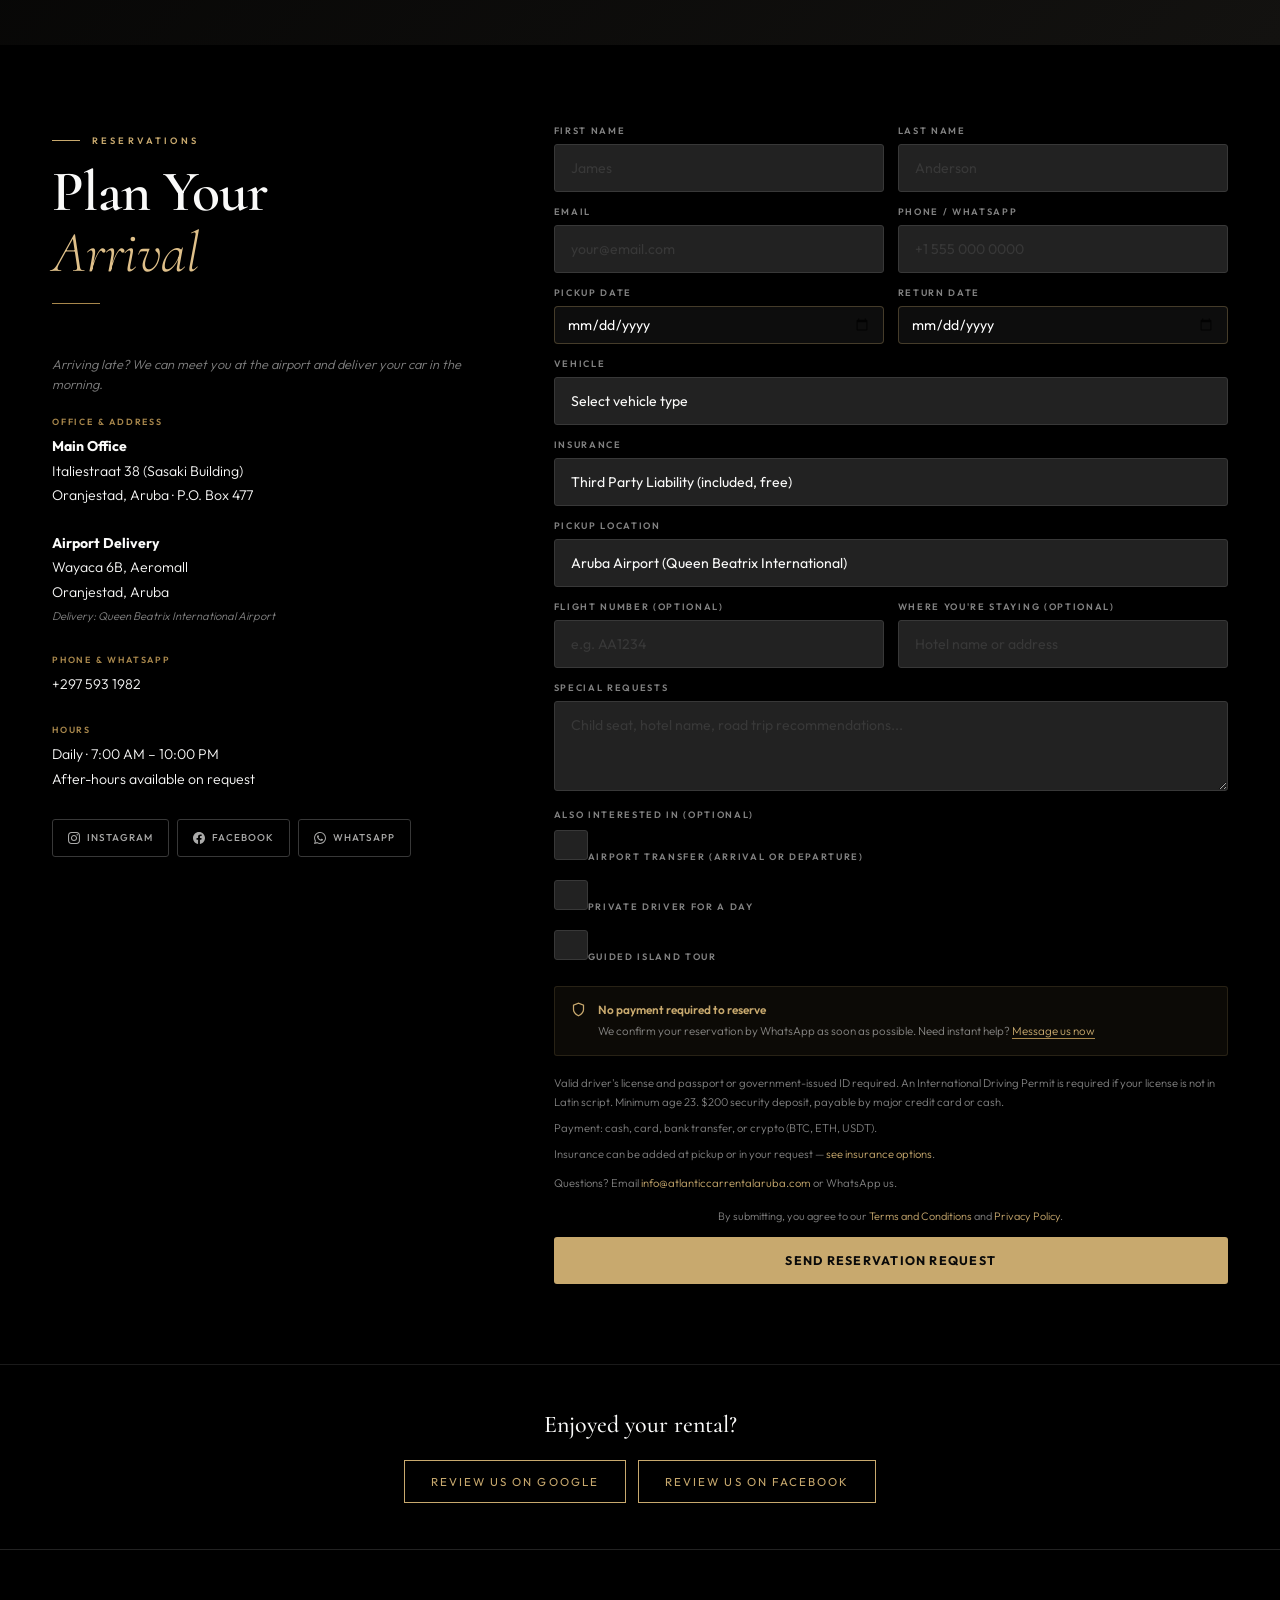
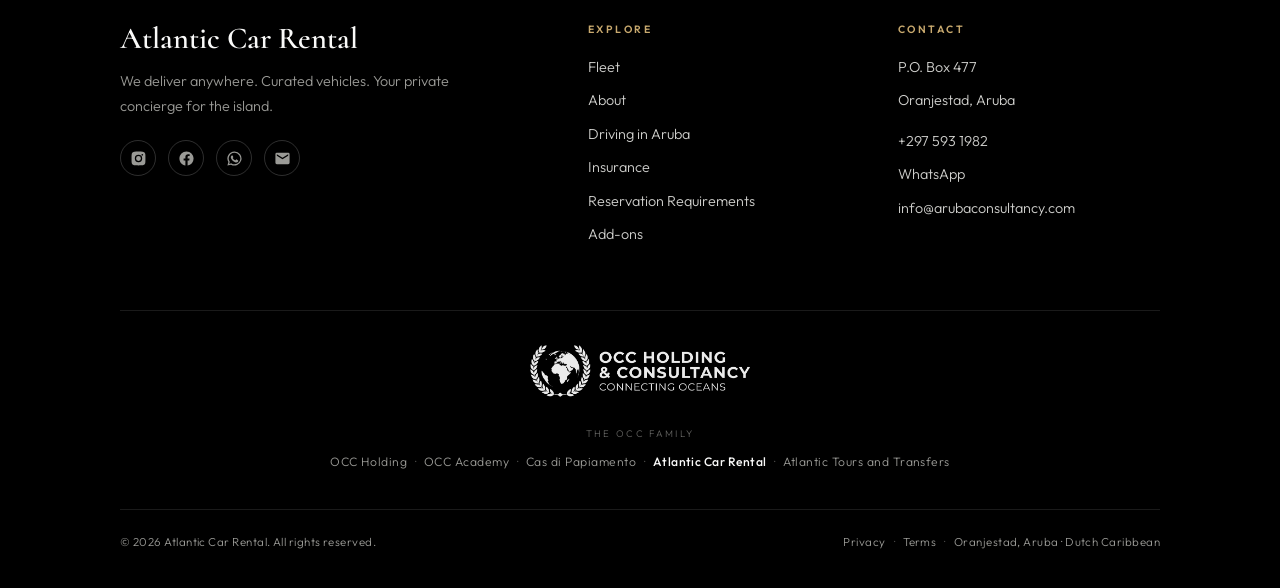
==== commit 3b487c6b: "Raise all fleet rates ~10-15% for premium positioning Low (3d/7d): Sedan 195/420, SUV 265/515, Large" ====
--- a/index.html
+++ b/index.html
@@ -250,11 +250,11 @@
         <div class="ccard-category" data-t="c_se">Sedan &nbsp;&middot;&nbsp; Comfort</div>
         <div class="ccard-ideal" data-t="c_se_i">Ideal for business &amp; couples</div>
         <div class="ccard-pricing">
-          <div class="cpr-hero"><span class="cpr-from" data-t="fr_lbl">From</span><span data-t="pr_se_day" data-t-hi="pr_se_day_hi"><strong>$55</strong></span><span class="cpr-per" data-t="per_day">/day</span></div>
+          <div class="cpr-hero"><span class="cpr-from" data-t="fr_lbl">From</span><span data-t="pr_se_day" data-t-hi="pr_se_day_hi"><strong>$60</strong></span><span class="cpr-per" data-t="per_day">/day</span></div>
           <div class="cpr-sub">
-            <span data-t="dur3">3 days</span><span data-t="pr_se_3" data-t-hi="pr_se_3_hi"><strong>$180</strong></span>
+            <span data-t="dur3">3 days</span><span data-t="pr_se_3" data-t-hi="pr_se_3_hi"><strong>$195</strong></span>
             <span class="cpr-sub-sep">&middot;</span>
-            <span data-t="dur7">7 days</span><span data-t="pr_se_7" data-t-hi="pr_se_7_hi"><strong>$385</strong></span>
+            <span data-t="dur7">7 days</span><span data-t="pr_se_7" data-t-hi="pr_se_7_hi"><strong>$420</strong></span>
           </div>
           <div class="cpr-note" data-t="cpr_min">3-day minimum booking</div>
           <div class="cpr-season" data-t="szn_lo_lbl" data-t-hi="szn_hi_lbl">Low season rate</div>
@@ -277,11 +277,11 @@
         <div class="ccard-category" data-t="c_su">SUV &nbsp;&middot;&nbsp; Spacious</div>
         <div class="ccard-ideal" data-t="c_su_i">Ideal for families &amp; groups</div>
         <div class="ccard-pricing">
-          <div class="cpr-hero"><span class="cpr-from" data-t="fr_lbl">From</span><span data-t="pr_su_day" data-t-hi="pr_su_day_hi"><strong>$66</strong></span><span class="cpr-per" data-t="per_day">/day</span></div>
+          <div class="cpr-hero"><span class="cpr-from" data-t="fr_lbl">From</span><span data-t="pr_su_day" data-t-hi="pr_su_day_hi"><strong>$73</strong></span><span class="cpr-per" data-t="per_day">/day</span></div>
           <div class="cpr-sub">
-            <span data-t="dur3">3 days</span><span data-t="pr_su_3" data-t-hi="pr_su_3_hi"><strong>$240</strong></span>
+            <span data-t="dur3">3 days</span><span data-t="pr_su_3" data-t-hi="pr_su_3_hi"><strong>$265</strong></span>
             <span class="cpr-sub-sep">&middot;</span>
-            <span data-t="dur7">7 days</span><span data-t="pr_su_7" data-t-hi="pr_su_7_hi"><strong>$465</strong></span>
+            <span data-t="dur7">7 days</span><span data-t="pr_su_7" data-t-hi="pr_su_7_hi"><strong>$515</strong></span>
           </div>
           <div class="cpr-note" data-t="cpr_min">3-day minimum booking</div>
           <div class="cpr-season" data-t="szn_lo_lbl" data-t-hi="szn_hi_lbl">Low season rate</div>
@@ -303,11 +303,11 @@
         <div class="ccard-category" data-t="c_lsu">Large SUV</div>
         <div class="ccard-ideal" data-t="c_lsu_i">Ideal for groups &amp; extended families</div>
         <div class="ccard-pricing">
-          <div class="cpr-hero"><span class="cpr-from" data-t="fr_lbl">From</span><span data-t="pr_lsu_day" data-t-hi="pr_lsu_day_hi"><strong>$82</strong></span><span class="cpr-per" data-t="per_day">/day</span></div>
+          <div class="cpr-hero"><span class="cpr-from" data-t="fr_lbl">From</span><span data-t="pr_lsu_day" data-t-hi="pr_lsu_day_hi"><strong>$91</strong></span><span class="cpr-per" data-t="per_day">/day</span></div>
           <div class="cpr-sub">
-            <span data-t="dur3">3 days</span><span data-t="pr_lsu_3" data-t-hi="pr_lsu_3_hi"><strong>$300</strong></span>
+            <span data-t="dur3">3 days</span><span data-t="pr_lsu_3" data-t-hi="pr_lsu_3_hi"><strong>$330</strong></span>
             <span class="cpr-sub-sep">&middot;</span>
-            <span data-t="dur7">7 days</span><span data-t="pr_lsu_7" data-t-hi="pr_lsu_7_hi"><strong>$580</strong></span>
+            <span data-t="dur7">7 days</span><span data-t="pr_lsu_7" data-t-hi="pr_lsu_7_hi"><strong>$640</strong></span>
           </div>
           <div class="cpr-note" data-t="cpr_min">3-day minimum booking</div>
           <div class="cpr-season" data-t="szn_lo_lbl" data-t-hi="szn_hi_lbl">Low season rate</div>
@@ -330,11 +330,11 @@
         <div class="ccard-category" data-t="c_je">Jeep 4x4 &nbsp;&middot;&nbsp; Adventure</div>
         <div class="ccard-ideal" data-t="c_je_i">Ideal for off-road &amp; adventure</div>
         <div class="ccard-pricing">
-          <div class="cpr-hero"><span class="cpr-from" data-t="fr_lbl">From</span><span data-t="pr_je_day" data-t-hi="pr_je_day_hi"><strong>$110</strong></span><span class="cpr-per" data-t="per_day">/day</span></div>
+          <div class="cpr-hero"><span class="cpr-from" data-t="fr_lbl">From</span><span data-t="pr_je_day" data-t-hi="pr_je_day_hi"><strong>$121</strong></span><span class="cpr-per" data-t="per_day">/day</span></div>
           <div class="cpr-sub">
-            <span data-t="dur3">3 days</span><span data-t="pr_je_3" data-t-hi="pr_je_3_hi"><strong>$400</strong></span>
+            <span data-t="dur3">3 days</span><span data-t="pr_je_3" data-t-hi="pr_je_3_hi"><strong>$440</strong></span>
             <span class="cpr-sub-sep">&middot;</span>
-            <span data-t="dur7">7 days</span><span data-t="pr_je_7" data-t-hi="pr_je_7_hi"><strong>$770</strong></span>
+            <span data-t="dur7">7 days</span><span data-t="pr_je_7" data-t-hi="pr_je_7_hi"><strong>$850</strong></span>
           </div>
           <div class="cpr-note" data-t="cpr_min">3-day minimum booking</div>
           <div class="cpr-season" data-t="szn_lo_lbl" data-t-hi="szn_hi_lbl">Low season rate</div>
@@ -356,11 +356,11 @@
         <div class="ccard-category" data-t="c_va">Van</div>
         <div class="ccard-ideal" data-t="c_va_i">Ideal for groups &amp; families</div>
         <div class="ccard-pricing">
-          <div class="cpr-hero"><span class="cpr-from" data-t="fr_lbl">From</span><span data-t="pr_va_day" data-t-hi="pr_va_day_hi"><strong>$97</strong></span><span class="cpr-per" data-t="per_day">/day</span></div>
+          <div class="cpr-hero"><span class="cpr-from" data-t="fr_lbl">From</span><span data-t="pr_va_day" data-t-hi="pr_va_day_hi"><strong>$107</strong></span><span class="cpr-per" data-t="per_day">/day</span></div>
           <div class="cpr-sub">
-            <span data-t="dur3">3 days</span><span data-t="pr_va_3" data-t-hi="pr_va_3_hi"><strong>$350</strong></span>
+            <span data-t="dur3">3 days</span><span data-t="pr_va_3" data-t-hi="pr_va_3_hi"><strong>$385</strong></span>
             <span class="cpr-sub-sep">&middot;</span>
-            <span data-t="dur7">7 days</span><span data-t="pr_va_7" data-t-hi="pr_va_7_hi"><strong>$685</strong></span>
+            <span data-t="dur7">7 days</span><span data-t="pr_va_7" data-t-hi="pr_va_7_hi"><strong>$755</strong></span>
           </div>
           <div class="cpr-note" data-t="cpr_min">3-day minimum booking</div>
           <div class="cpr-season" data-t="szn_lo_lbl" data-t-hi="szn_hi_lbl">Low season rate</div>
@@ -714,21 +714,21 @@
   c_je:"Jeep  · 4×4",c_je_b:"Adventure Collection",c_je_i:"Ideal for off-road & adventure",
   c_va:"Van",c_va_b:"Family Premium",c_va_i:"Ideal for groups & families",
   fl_rs:"Reservation Request",from:"per day",
-  pr_se_3:"<strong>$180</strong>",pr_se_3_hi:"<strong>$225</strong>",
-  pr_se_7:"<strong>$385</strong>",pr_se_7_hi:"<strong>$455</strong>",
-  pr_su_3:"<strong>$240</strong>",pr_su_3_hi:"<strong>$290</strong>",
-  pr_su_7:"<strong>$465</strong>",pr_su_7_hi:"<strong>$560</strong>",
-  pr_lsu_3:"<strong>$300</strong>",pr_lsu_3_hi:"<strong>$355</strong>",
-  pr_lsu_7:"<strong>$580</strong>",pr_lsu_7_hi:"<strong>$695</strong>",
-  pr_je_3:"<strong>$400</strong>",pr_je_3_hi:"<strong>$480</strong>",
-  pr_je_7:"<strong>$770</strong>",pr_je_7_hi:"<strong>$925</strong>",
-  pr_va_3:"<strong>$350</strong>",pr_va_3_hi:"<strong>$420</strong>",
-  pr_va_7:"<strong>$685</strong>",pr_va_7_hi:"<strong>$820</strong>",
-  pr_se_day:"<strong>$55</strong>",pr_se_day_hi:"<strong>$65</strong>",
-  pr_su_day:"<strong>$66</strong>",pr_su_day_hi:"<strong>$80</strong>",
-  pr_lsu_day:"<strong>$82</strong>",pr_lsu_day_hi:"<strong>$99</strong>",
-  pr_je_day:"<strong>$110</strong>",pr_je_day_hi:"<strong>$132</strong>",
-  pr_va_day:"<strong>$97</strong>",pr_va_day_hi:"<strong>$117</strong>",
+  pr_se_3:"<strong>$195</strong>",pr_se_3_hi:"<strong>$240</strong>",
+  pr_se_7:"<strong>$420</strong>",pr_se_7_hi:"<strong>$490</strong>",
+  pr_su_3:"<strong>$265</strong>",pr_su_3_hi:"<strong>$320</strong>",
+  pr_su_7:"<strong>$515</strong>",pr_su_7_hi:"<strong>$620</strong>",
+  pr_lsu_3:"<strong>$330</strong>",pr_lsu_3_hi:"<strong>$395</strong>",
+  pr_lsu_7:"<strong>$640</strong>",pr_lsu_7_hi:"<strong>$770</strong>",
+  pr_je_3:"<strong>$440</strong>",pr_je_3_hi:"<strong>$530</strong>",
+  pr_je_7:"<strong>$850</strong>",pr_je_7_hi:"<strong>$1,020</strong>",
+  pr_va_3:"<strong>$385</strong>",pr_va_3_hi:"<strong>$465</strong>",
+  pr_va_7:"<strong>$755</strong>",pr_va_7_hi:"<strong>$905</strong>",
+  pr_se_day:"<strong>$60</strong>",pr_se_day_hi:"<strong>$70</strong>",
+  pr_su_day:"<strong>$73</strong>",pr_su_day_hi:"<strong>$88</strong>",
+  pr_lsu_day:"<strong>$91</strong>",pr_lsu_day_hi:"<strong>$110</strong>",
+  pr_je_day:"<strong>$121</strong>",pr_je_day_hi:"<strong>$145</strong>",
+  pr_va_day:"<strong>$107</strong>",pr_va_day_hi:"<strong>$129</strong>",
   usd_note:"All prices in US dollars, excluding 7% tax. We accept all major credit cards (4% card processing charge); foreign cards may also incur your bank's conversion fee. Images are representative of each vehicle class — specific make and model assigned at delivery based on availability.",
   bn_li:"Free delivery &middot; Unlimited mileage",cpr_min:"3-day minimum booking",dur3:"3 days",dur7:"7 days",fr_lbl:"From",per_day:"/day",
   cc_t:"“Not sure which vehicle fits your plans?”",
@@ -881,21 +881,21 @@
   c_je:"Jeep  · 4x4",c_je_b:"Colección Aventura",c_je_i:"Ideal para off-road y aventura",
   c_va:"Van",c_va_b:"Familiar Premium",c_va_i:"Ideal para grupos y familias",
   fl_rs:"Reservar",from:"por día",
-  pr_se_3:"<strong>$180</strong>",pr_se_3_hi:"<strong>$225</strong>",
-  pr_se_7:"<strong>$385</strong>",pr_se_7_hi:"<strong>$455</strong>",
-  pr_su_3:"<strong>$240</strong>",pr_su_3_hi:"<strong>$290</strong>",
-  pr_su_7:"<strong>$465</strong>",pr_su_7_hi:"<strong>$560</strong>",
-  pr_lsu_3:"<strong>$300</strong>",pr_lsu_3_hi:"<strong>$355</strong>",
-  pr_lsu_7:"<strong>$580</strong>",pr_lsu_7_hi:"<strong>$695</strong>",
-  pr_je_3:"<strong>$400</strong>",pr_je_3_hi:"<strong>$480</strong>",
-  pr_je_7:"<strong>$770</strong>",pr_je_7_hi:"<strong>$925</strong>",
-  pr_va_3:"<strong>$350</strong>",pr_va_3_hi:"<strong>$420</strong>",
-  pr_va_7:"<strong>$685</strong>",pr_va_7_hi:"<strong>$820</strong>",
-  pr_se_day:"<strong>$55</strong>",pr_se_day_hi:"<strong>$65</strong>",
-  pr_su_day:"<strong>$66</strong>",pr_su_day_hi:"<strong>$80</strong>",
-  pr_lsu_day:"<strong>$82</strong>",pr_lsu_day_hi:"<strong>$99</strong>",
-  pr_je_day:"<strong>$110</strong>",pr_je_day_hi:"<strong>$132</strong>",
-  pr_va_day:"<strong>$97</strong>",pr_va_day_hi:"<strong>$117</strong>",
+  pr_se_3:"<strong>$195</strong>",pr_se_3_hi:"<strong>$240</strong>",
+  pr_se_7:"<strong>$420</strong>",pr_se_7_hi:"<strong>$490</strong>",
+  pr_su_3:"<strong>$265</strong>",pr_su_3_hi:"<strong>$320</strong>",
+  pr_su_7:"<strong>$515</strong>",pr_su_7_hi:"<strong>$620</strong>",
+  pr_lsu_3:"<strong>$330</strong>",pr_lsu_3_hi:"<strong>$395</strong>",
+  pr_lsu_7:"<strong>$640</strong>",pr_lsu_7_hi:"<strong>$770</strong>",
+  pr_je_3:"<strong>$440</strong>",pr_je_3_hi:"<strong>$530</strong>",
+  pr_je_7:"<strong>$850</strong>",pr_je_7_hi:"<strong>$1,020</strong>",
+  pr_va_3:"<strong>$385</strong>",pr_va_3_hi:"<strong>$465</strong>",
+  pr_va_7:"<strong>$755</strong>",pr_va_7_hi:"<strong>$905</strong>",
+  pr_se_day:"<strong>$60</strong>",pr_se_day_hi:"<strong>$70</strong>",
+  pr_su_day:"<strong>$73</strong>",pr_su_day_hi:"<strong>$88</strong>",
+  pr_lsu_day:"<strong>$91</strong>",pr_lsu_day_hi:"<strong>$110</strong>",
+  pr_je_day:"<strong>$121</strong>",pr_je_day_hi:"<strong>$145</strong>",
+  pr_va_day:"<strong>$107</strong>",pr_va_day_hi:"<strong>$129</strong>",
   usd_note:"Todos los precios en dólares estadounidenses, sin incluir el 7% de impuesto. Aceptamos todas las tarjetas de crédito principales (cargo del 4% por pago con tarjeta); las tarjetas extranjeras también pueden incurrir en la tarifa de conversión de su banco. Las imágenes son representativas de cada clase de vehículo — marca y modelo específicos asignados en la entrega según disponibilidad.",
   bn_li:"Entrega gratuita &middot; Kilometraje ilimitado",cpr_min:"Mínimo de 3 días de reserva",dur3:"3 días",dur7:"7 días",fr_lbl:"Desde",per_day:"/día",
   cc_t:"“¿No sabe qué vehiculo se adapta a sus planes?”",
@@ -1048,21 +1048,21 @@
   c_je:"Jeep  · 4x4",c_je_b:"Avontuur Collectie",c_je_i:"Ideaal voor off-road en avontuur",
   c_va:"Van",c_va_b:"Familie Premium",c_va_i:"Ideaal voor groepen en families",
   fl_rs:"Reserveren",from:"per dag",
-  pr_se_3:"<strong>$180</strong>",pr_se_3_hi:"<strong>$225</strong>",
-  pr_se_7:"<strong>$385</strong>",pr_se_7_hi:"<strong>$455</strong>",
-  pr_su_3:"<strong>$240</strong>",pr_su_3_hi:"<strong>$290</strong>",
-  pr_su_7:"<strong>$465</strong>",pr_su_7_hi:"<strong>$560</strong>",
-  pr_lsu_3:"<strong>$300</strong>",pr_lsu_3_hi:"<strong>$355</strong>",
-  pr_lsu_7:"<strong>$580</strong>",pr_lsu_7_hi:"<strong>$695</strong>",
-  pr_je_3:"<strong>$400</strong>",pr_je_3_hi:"<strong>$480</strong>",
-  pr_je_7:"<strong>$770</strong>",pr_je_7_hi:"<strong>$925</strong>",
-  pr_va_3:"<strong>$350</strong>",pr_va_3_hi:"<strong>$420</strong>",
-  pr_va_7:"<strong>$685</strong>",pr_va_7_hi:"<strong>$820</strong>",
-  pr_se_day:"<strong>$55</strong>",pr_se_day_hi:"<strong>$65</strong>",
-  pr_su_day:"<strong>$66</strong>",pr_su_day_hi:"<strong>$80</strong>",
-  pr_lsu_day:"<strong>$82</strong>",pr_lsu_day_hi:"<strong>$99</strong>",
-  pr_je_day:"<strong>$110</strong>",pr_je_day_hi:"<strong>$132</strong>",
-  pr_va_day:"<strong>$97</strong>",pr_va_day_hi:"<strong>$117</strong>",
+  pr_se_3:"<strong>$195</strong>",pr_se_3_hi:"<strong>$240</strong>",
+  pr_se_7:"<strong>$420</strong>",pr_se_7_hi:"<strong>$490</strong>",
+  pr_su_3:"<strong>$265</strong>",pr_su_3_hi:"<strong>$320</strong>",
+  pr_su_7:"<strong>$515</strong>",pr_su_7_hi:"<strong>$620</strong>",
+  pr_lsu_3:"<strong>$330</strong>",pr_lsu_3_hi:"<strong>$395</strong>",
+  pr_lsu_7:"<strong>$640</strong>",pr_lsu_7_hi:"<strong>$770</strong>",
+  pr_je_3:"<strong>$440</strong>",pr_je_3_hi:"<strong>$530</strong>",
+  pr_je_7:"<strong>$850</strong>",pr_je_7_hi:"<strong>$1,020</strong>",
+  pr_va_3:"<strong>$385</strong>",pr_va_3_hi:"<strong>$465</strong>",
+  pr_va_7:"<strong>$755</strong>",pr_va_7_hi:"<strong>$905</strong>",
+  pr_se_day:"<strong>$60</strong>",pr_se_day_hi:"<strong>$70</strong>",
+  pr_su_day:"<strong>$73</strong>",pr_su_day_hi:"<strong>$88</strong>",
+  pr_lsu_day:"<strong>$91</strong>",pr_lsu_day_hi:"<strong>$110</strong>",
+  pr_je_day:"<strong>$121</strong>",pr_je_day_hi:"<strong>$145</strong>",
+  pr_va_day:"<strong>$107</strong>",pr_va_day_hi:"<strong>$129</strong>",
   usd_note:"Alle prijzen in Amerikaanse dollars, exclusief 7% belasting. Wij accepteren alle grote creditcards (4% toeslag bij betaling per kaart); buitenlandse kaarten kunnen daarnaast de wisselkoerskosten van uw bank met zich meebrengen. Afbeeldingen zijn representatief voor elke voertuigklasse — specifiek merk en model toegewezen bij levering op basis van beschikbaarheid.",
   bn_li:"Gratis bezorging &middot; Onbeperkte kilometers",cpr_min:"Minimaal 3 dagen boeken",dur3:"3 dagen",dur7:"7 dagen",fr_lbl:"Vanaf",per_day:"/dag",
   cc_t:"“Weet u niet welk voertuig bij uw plannen past?”",
@@ -1215,21 +1215,21 @@
   c_je:"Jeep  · 4x4",c_je_b:"Coleção Aventura",c_je_i:"Ideal para off-road e aventura",
   c_va:"Van",c_va_b:"Família Premium",c_va_i:"Ideal para grupos e famílias",
   fl_rs:"Reservar",from:"por dia",
-  pr_se_3:"<strong>$180</strong>",pr_se_3_hi:"<strong>$225</strong>",
-  pr_se_7:"<strong>$385</strong>",pr_se_7_hi:"<strong>$455</strong>",
-  pr_su_3:"<strong>$240</strong>",pr_su_3_hi:"<strong>$290</strong>",
-  pr_su_7:"<strong>$465</strong>",pr_su_7_hi:"<strong>$560</strong>",
-  pr_lsu_3:"<strong>$300</strong>",pr_lsu_3_hi:"<strong>$355</strong>",
-  pr_lsu_7:"<strong>$580</strong>",pr_lsu_7_hi:"<strong>$695</strong>",
-  pr_je_3:"<strong>$400</strong>",pr_je_3_hi:"<strong>$480</strong>",
-  pr_je_7:"<strong>$770</strong>",pr_je_7_hi:"<strong>$925</strong>",
-  pr_va_3:"<strong>$350</strong>",pr_va_3_hi:"<strong>$420</strong>",
-  pr_va_7:"<strong>$685</strong>",pr_va_7_hi:"<strong>$820</strong>",
-  pr_se_day:"<strong>$55</strong>",pr_se_day_hi:"<strong>$65</strong>",
-  pr_su_day:"<strong>$66</strong>",pr_su_day_hi:"<strong>$80</strong>",
-  pr_lsu_day:"<strong>$82</strong>",pr_lsu_day_hi:"<strong>$99</strong>",
-  pr_je_day:"<strong>$110</strong>",pr_je_day_hi:"<strong>$132</strong>",
-  pr_va_day:"<strong>$97</strong>",pr_va_day_hi:"<strong>$117</strong>",
+  pr_se_3:"<strong>$195</strong>",pr_se_3_hi:"<strong>$240</strong>",
+  pr_se_7:"<strong>$420</strong>",pr_se_7_hi:"<strong>$490</strong>",
+  pr_su_3:"<strong>$265</strong>",pr_su_3_hi:"<strong>$320</strong>",
+  pr_su_7:"<strong>$515</strong>",pr_su_7_hi:"<strong>$620</strong>",
+  pr_lsu_3:"<strong>$330</strong>",pr_lsu_3_hi:"<strong>$395</strong>",
+  pr_lsu_7:"<strong>$640</strong>",pr_lsu_7_hi:"<strong>$770</strong>",
+  pr_je_3:"<strong>$440</strong>",pr_je_3_hi:"<strong>$530</strong>",
+  pr_je_7:"<strong>$850</strong>",pr_je_7_hi:"<strong>$1,020</strong>",
+  pr_va_3:"<strong>$385</strong>",pr_va_3_hi:"<strong>$465</strong>",
+  pr_va_7:"<strong>$755</strong>",pr_va_7_hi:"<strong>$905</strong>",
+  pr_se_day:"<strong>$60</strong>",pr_se_day_hi:"<strong>$70</strong>",
+  pr_su_day:"<strong>$73</strong>",pr_su_day_hi:"<strong>$88</strong>",
+  pr_lsu_day:"<strong>$91</strong>",pr_lsu_day_hi:"<strong>$110</strong>",
+  pr_je_day:"<strong>$121</strong>",pr_je_day_hi:"<strong>$145</strong>",
+  pr_va_day:"<strong>$107</strong>",pr_va_day_hi:"<strong>$129</strong>",
   usd_note:"Todos os preços em dólares americanos, sem incluir 7% de imposto. Aceitamos todos os principais cartões de crédito (taxa de 4% para pagamento com cartão); cartões estrangeiros também podem incorrer na taxa de conversão do seu banco. As imagens são representativas de cada classe de veículo — marca e modelo específicos atribuídos na entrega com base na disponibilidade.",
   bn_li:"Entrega grátis &middot; Quilometragem ilimitada",cpr_min:"Reserva mínima de 3 dias",dur3:"3 dias",dur7:"7 dias",fr_lbl:"A partir de",per_day:"/dia",
   cc_t:"“Não sabe qual veículo se encaixa nos seus planos?”",
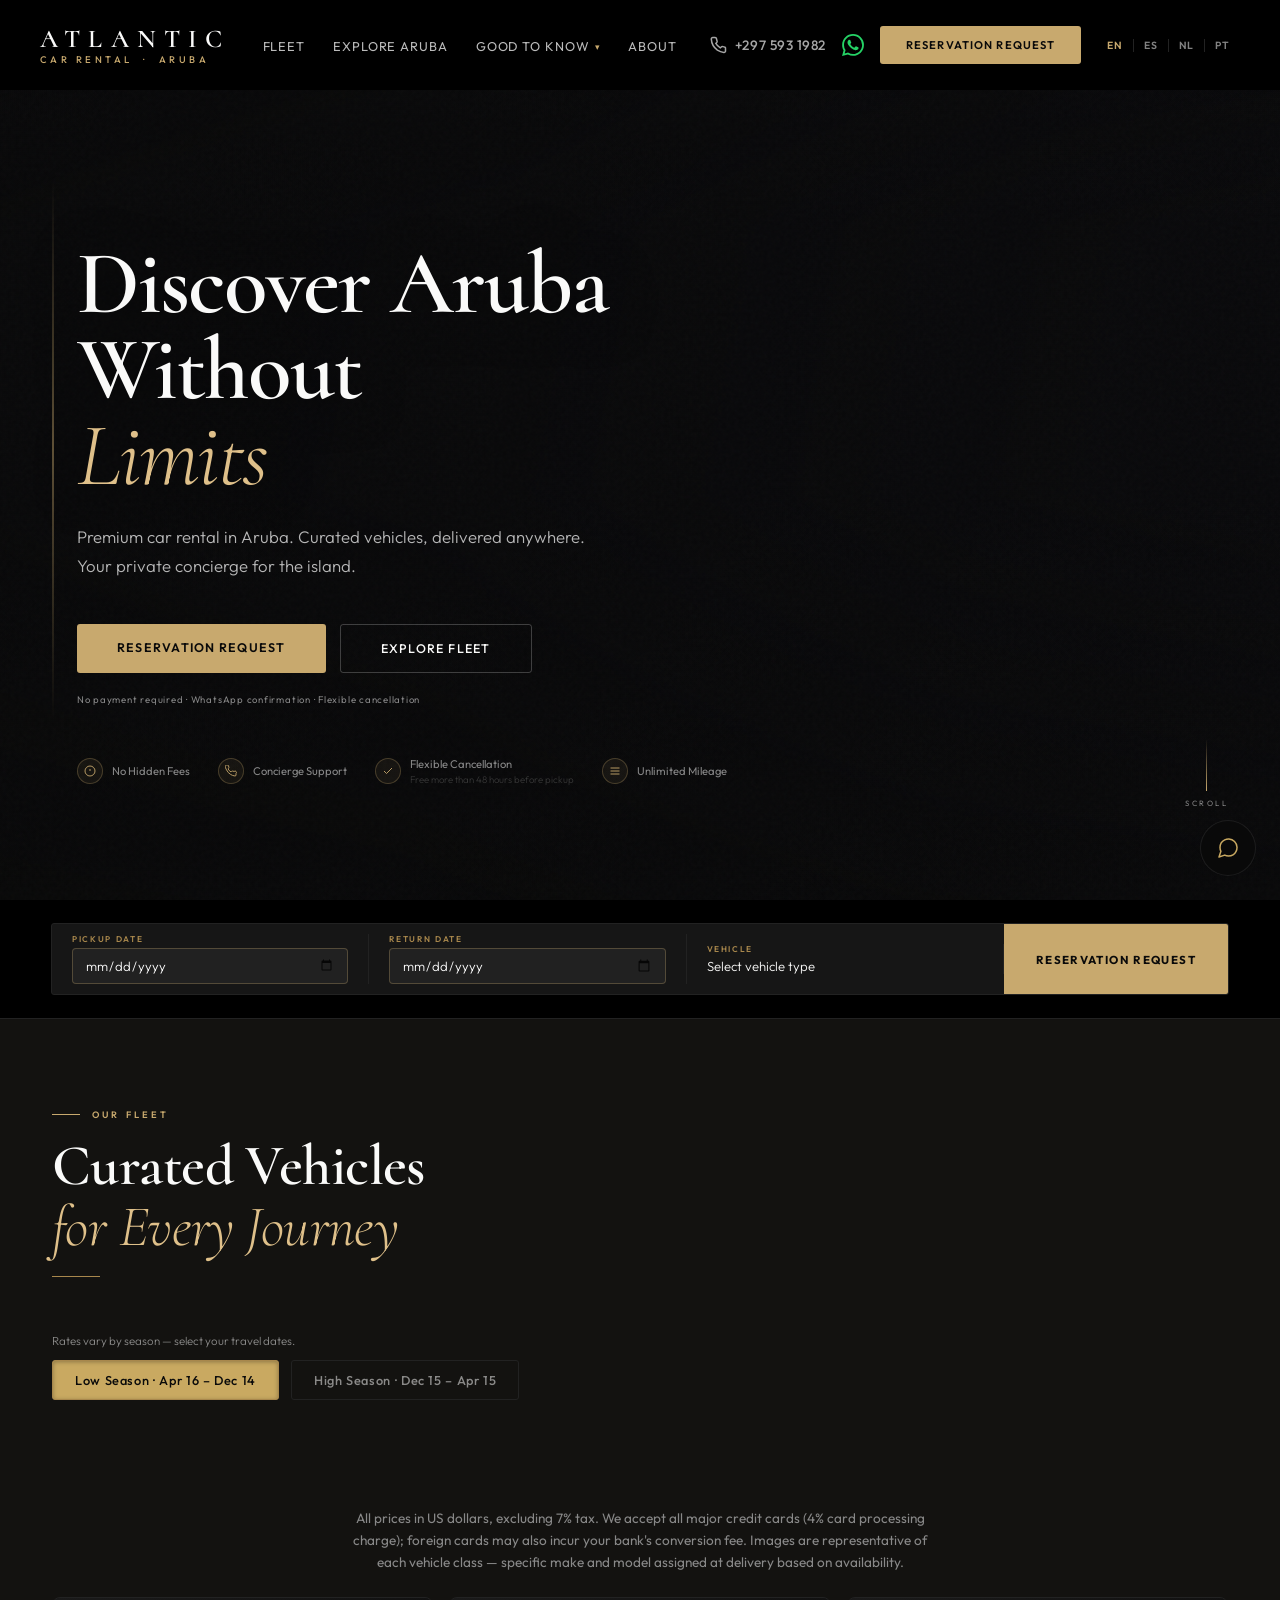
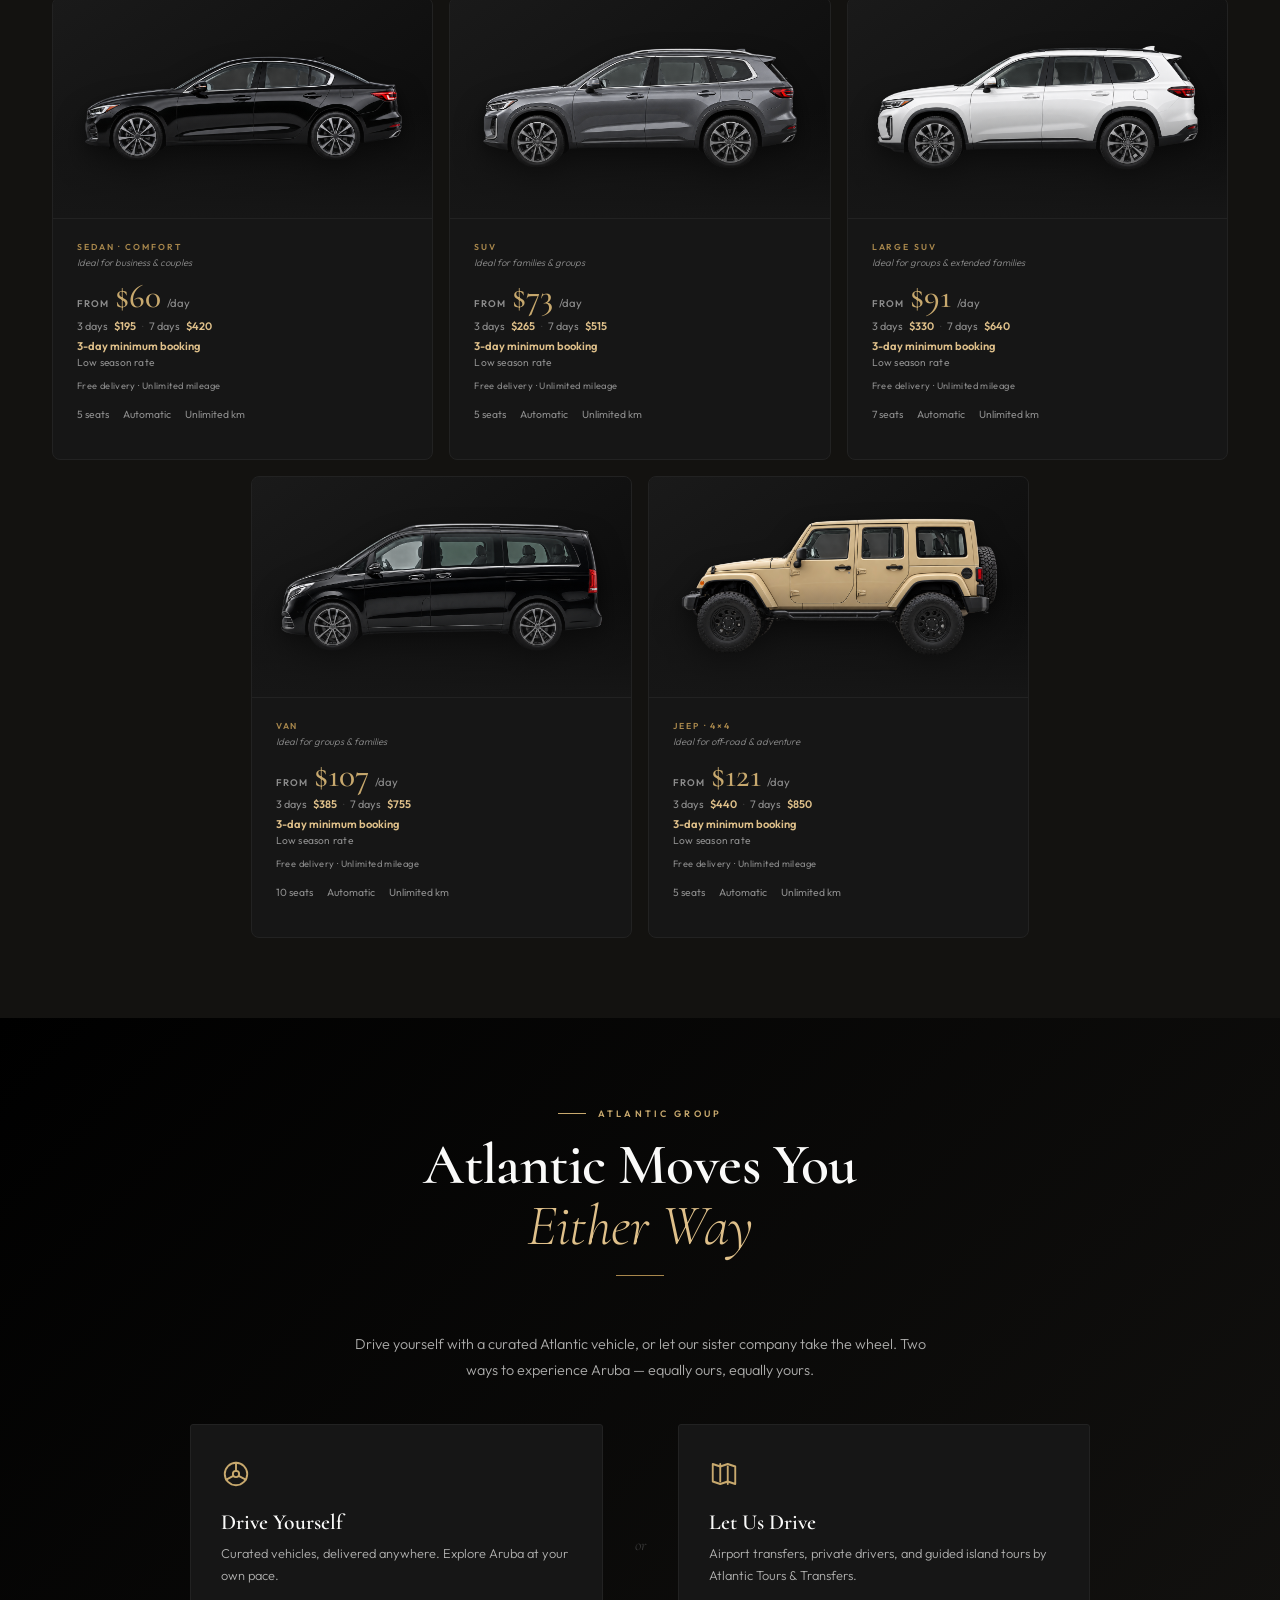
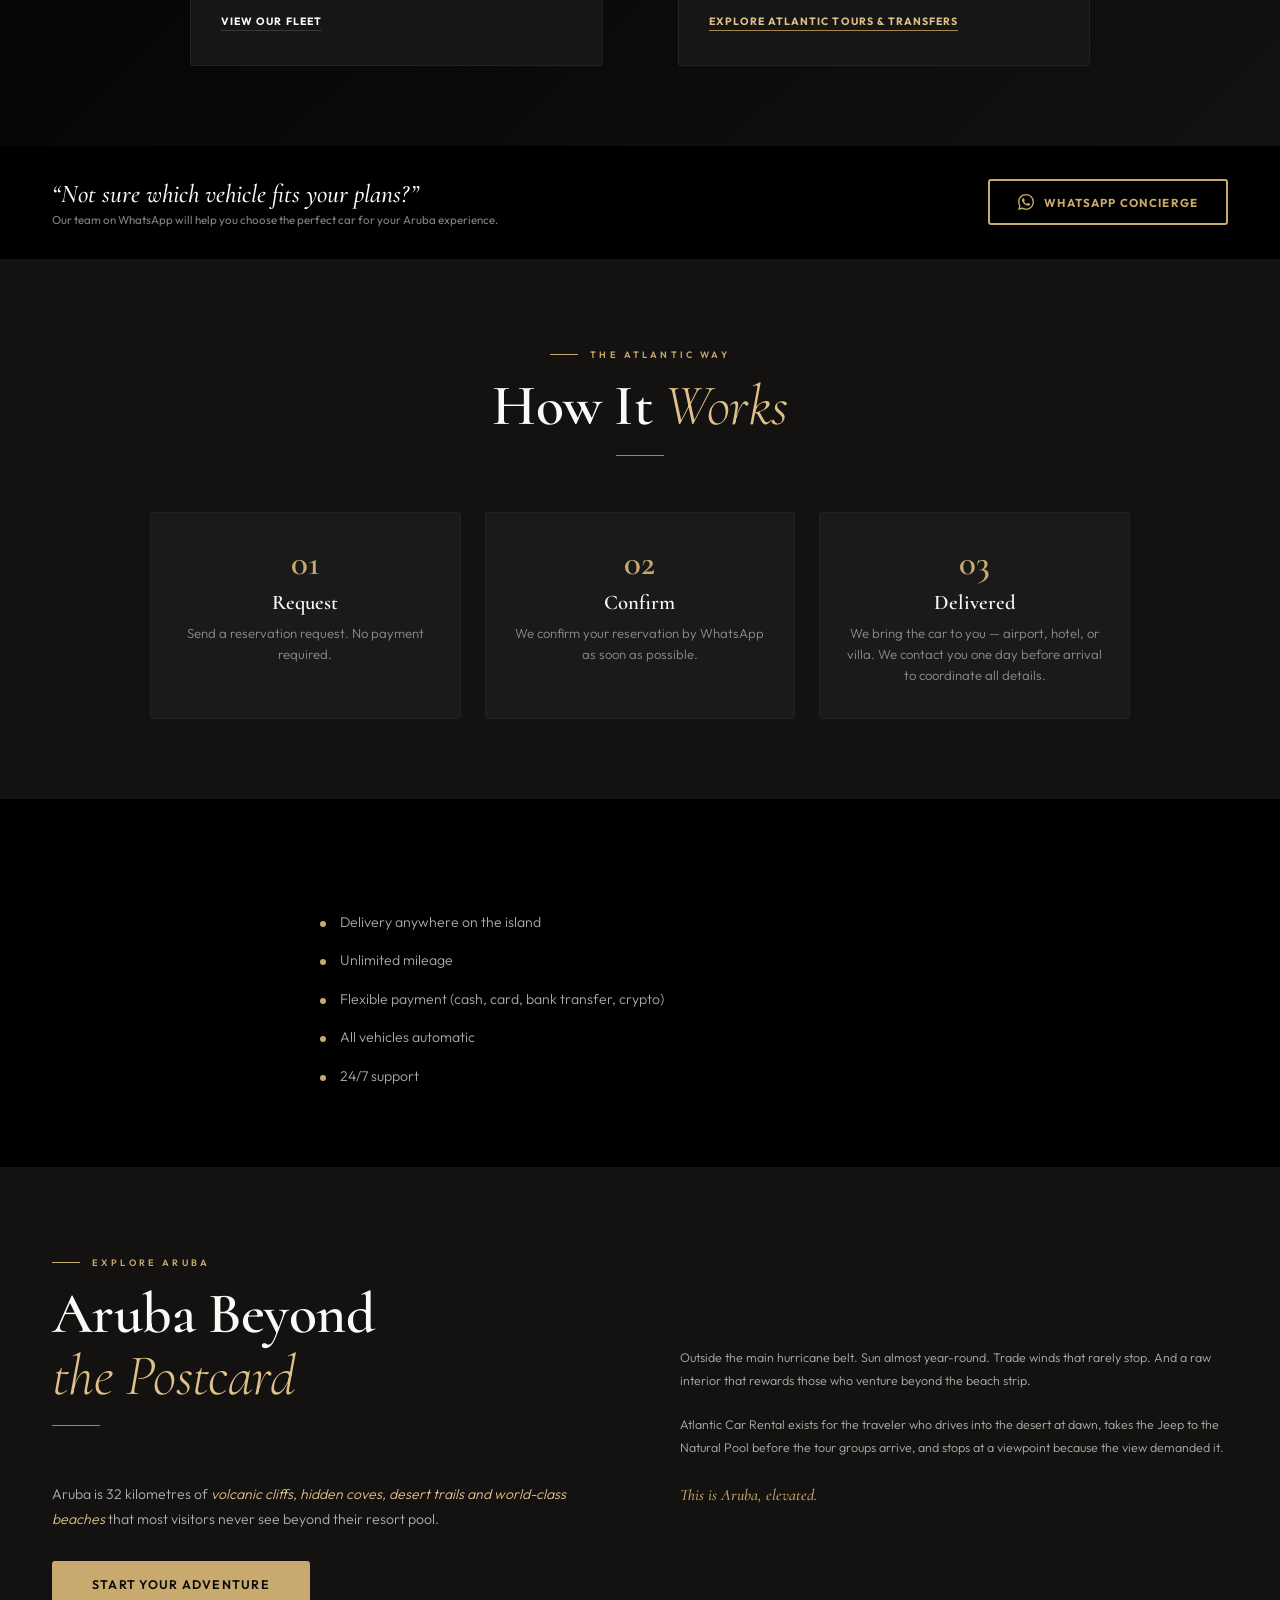
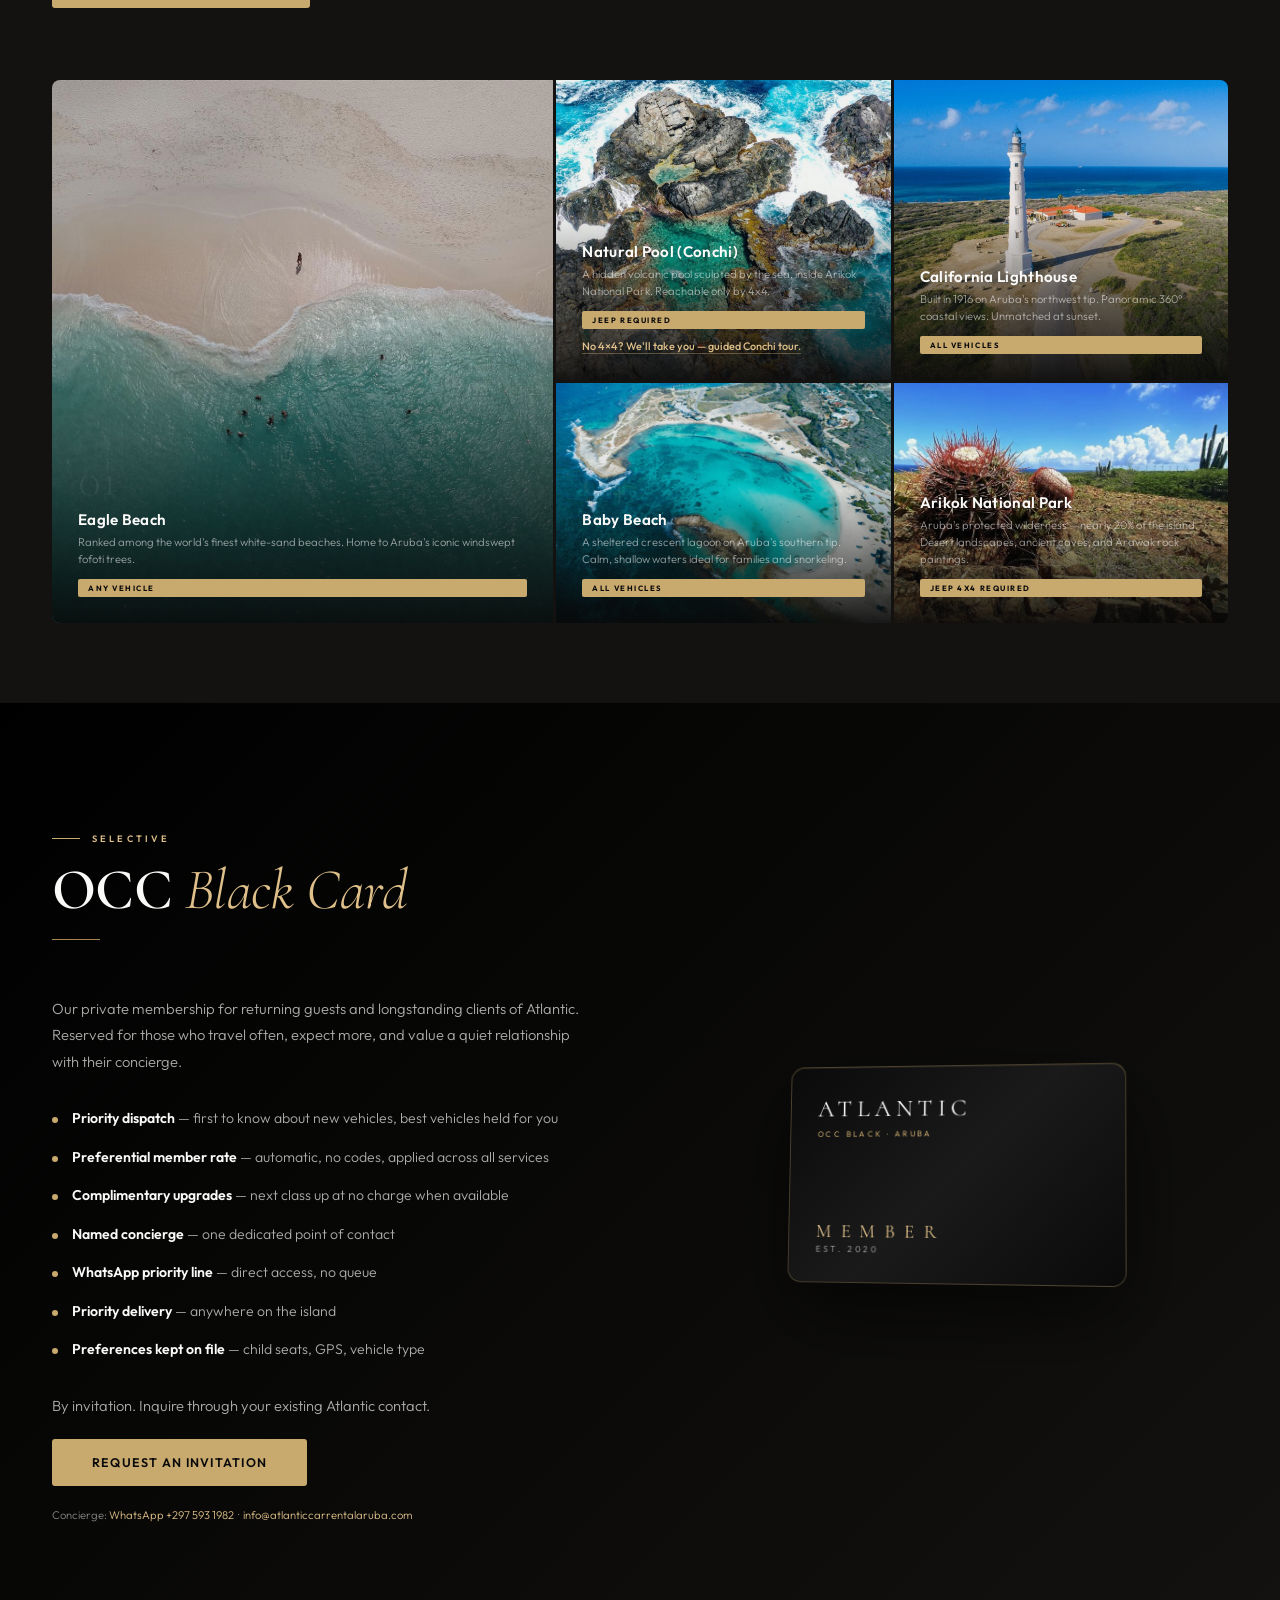
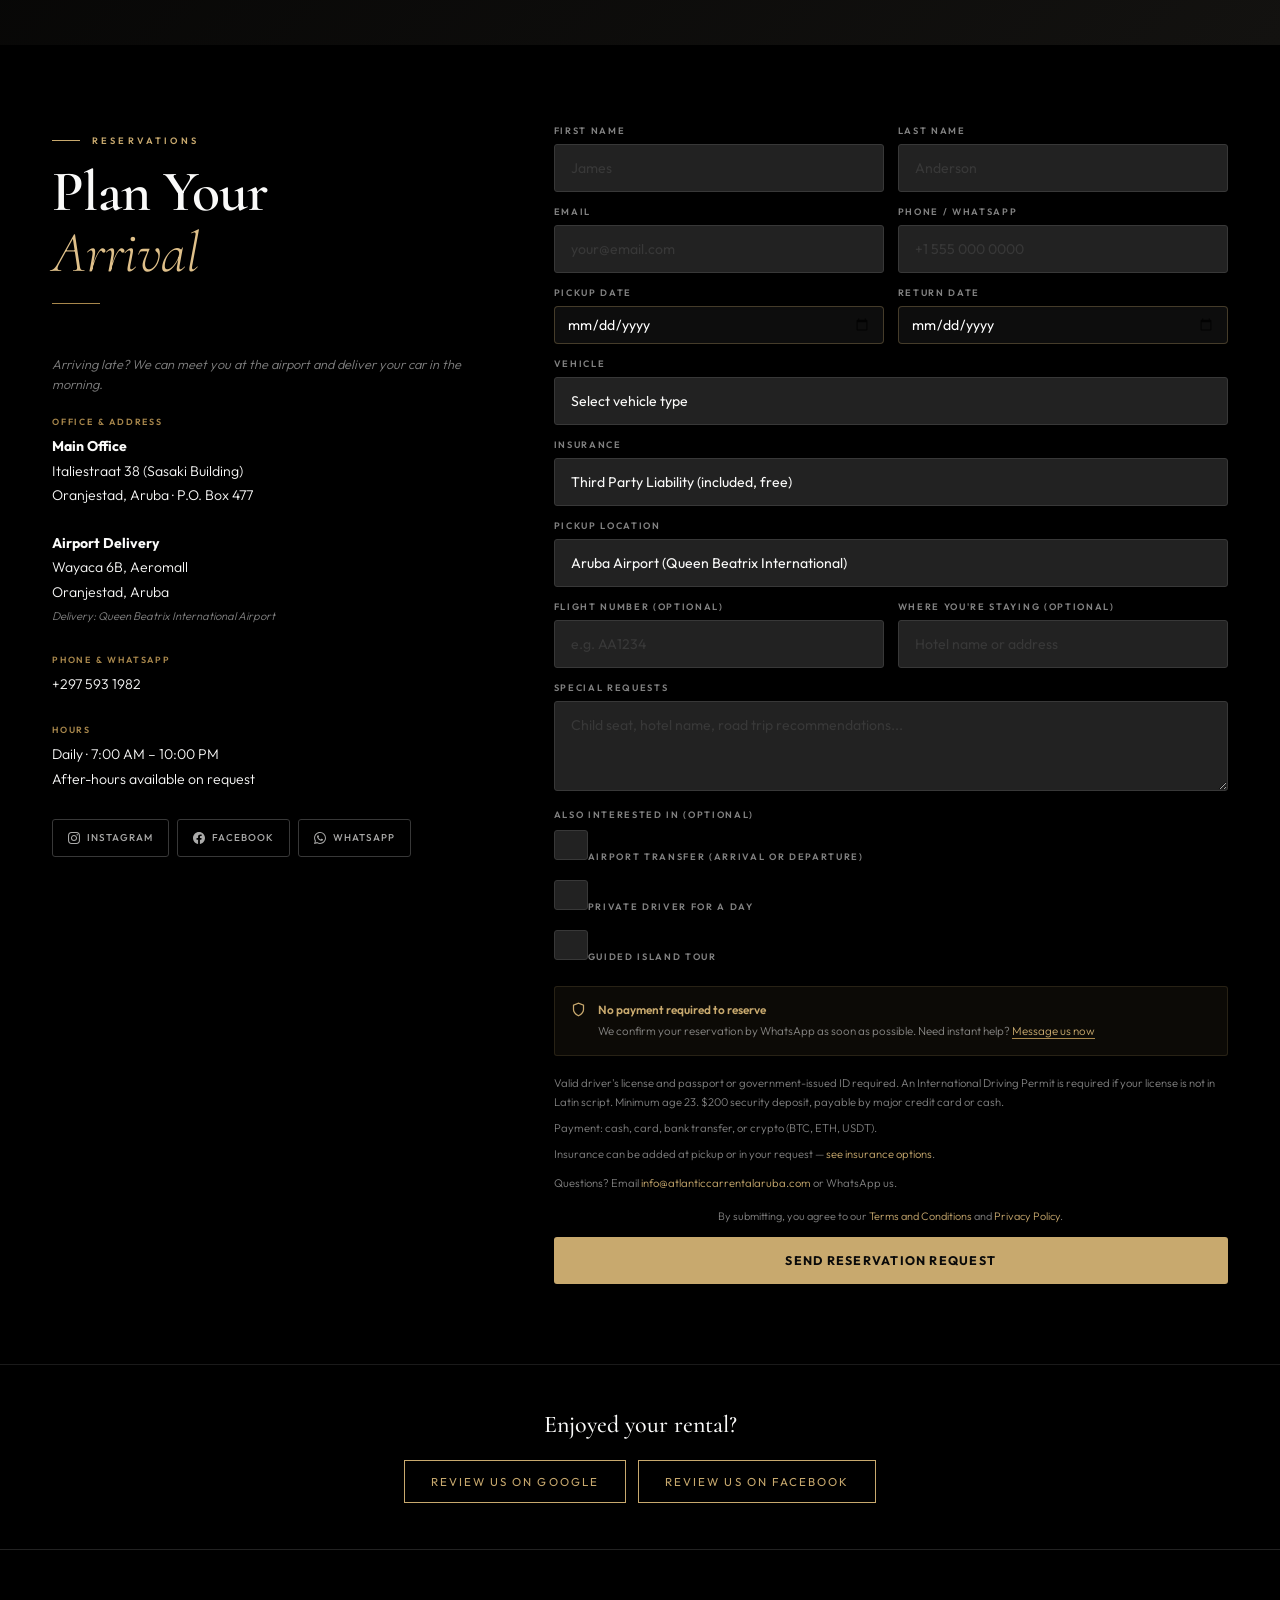
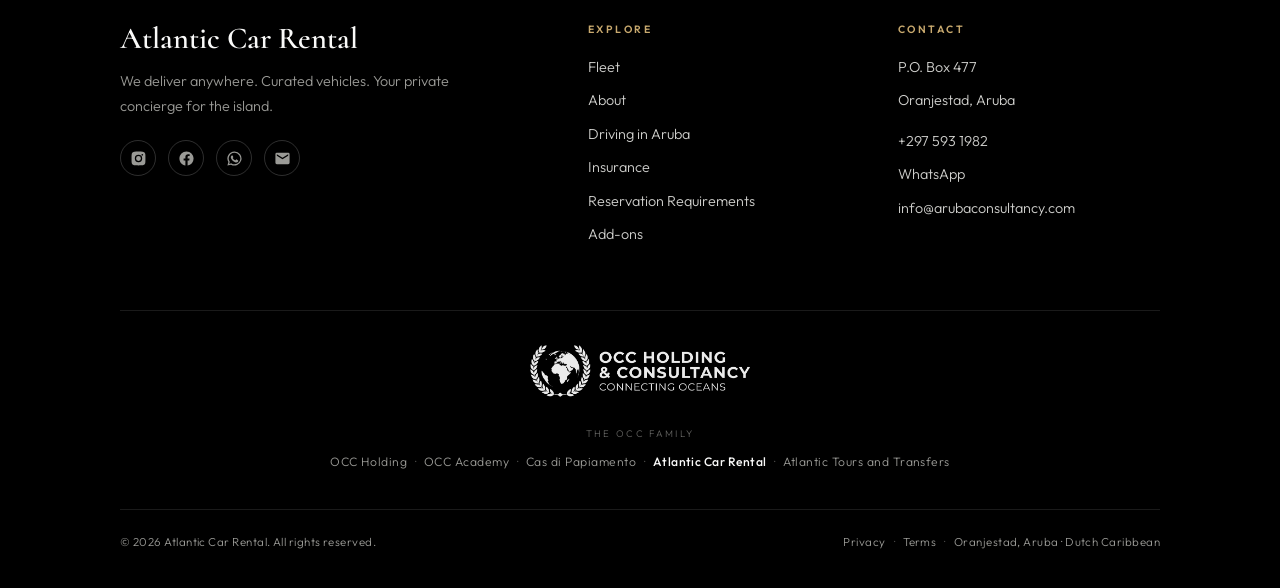
==== commit 1eaf3687: "Order fleet lowest to highest price: Van before Jeep 4x4 Swapped fleet cards, both reservation dropd" ====
--- a/index.html
+++ b/index.html
@@ -208,8 +208,8 @@
           <option value="sedan" data-t="fv_se">Sedan</option>
           <option value="suv" data-t="fv_su">SUV</option>
           <option value="large-suv" data-t="fv_lsu">Large SUV</option>
+          <option value="van" data-t="fv_va">Van</option>
           <option value="jeep-4x4" data-t="fv_je">Jeep 4x4</option>
-          <option value="van" data-t="fv_va">Van</option>
         </select>
       </div>
       <button class="qb-btn" onclick="qbSubmit()" data-t="n_ct">Reservation Request</button>
@@ -322,6 +322,31 @@
 
     <div class="ccard rv d3" onclick="document.getElementById('contact').scrollIntoView({behavior:'smooth'})">
       <div class="car-img-wrap">
+        <img class="car-img" src="assets/fleet/transparent/van.png" onerror="this.parentElement.style.background='#1A1A1A'" alt="Van"/>
+      </div>
+      <div class="ccard-cta-bar"><div class="ccard-cta-txt" data-t="fl_rs">Reservation Request</div></div>
+      <div class="ccard-body">
+        <div class="ccard-category" data-t="c_va">Van</div>
+        <div class="ccard-ideal" data-t="c_va_i">Ideal for groups &amp; families</div>
+        <div class="ccard-pricing">
+          <div class="cpr-hero"><span class="cpr-from" data-t="fr_lbl">From</span><span data-t="pr_va_day" data-t-hi="pr_va_day_hi"><strong>$107</strong></span><span class="cpr-per" data-t="per_day">/day</span></div>
+          <div class="cpr-sub">
+            <span data-t="dur3">3 days</span><span data-t="pr_va_3" data-t-hi="pr_va_3_hi"><strong>$385</strong></span>
+            <span class="cpr-sub-sep">&middot;</span>
+            <span data-t="dur7">7 days</span><span data-t="pr_va_7" data-t-hi="pr_va_7_hi"><strong>$755</strong></span>
+          </div>
+          <div class="cpr-note" data-t="cpr_min">3-day minimum booking</div>
+          <div class="cpr-season" data-t="szn_lo_lbl" data-t-hi="szn_hi_lbl">Low season rate</div>
+        </div>
+        <div class="ccard-benefits" data-t="bn_li">Free delivery &nbsp;&middot;&nbsp; Unlimited mileage</div>
+        <div class="ccard-specs">
+          <span class="cspec">10 seats</span>
+          <span class="cspec" data-t="spec_auto">Automatic</span><span class="cspec" data-t="spec_km">Unlimited km</span>
+        </div>
+      </div>
+    </div>
+    <div class="ccard rv d4" onclick="document.getElementById('contact').scrollIntoView({behavior:'smooth'})">
+      <div class="car-img-wrap">
 
         <img class="car-img" src="assets/fleet/transparent/jeep.png" onerror="this.parentElement.style.background='#1A1A1A'" alt="Jeep 4x4"/>
       </div>
@@ -347,31 +372,6 @@
       </div>
     </div>
 
-    <div class="ccard rv d4" onclick="document.getElementById('contact').scrollIntoView({behavior:'smooth'})">
-      <div class="car-img-wrap">
-        <img class="car-img" src="assets/fleet/transparent/van.png" onerror="this.parentElement.style.background='#1A1A1A'" alt="Van"/>
-      </div>
-      <div class="ccard-cta-bar"><div class="ccard-cta-txt" data-t="fl_rs">Reservation Request</div></div>
-      <div class="ccard-body">
-        <div class="ccard-category" data-t="c_va">Van</div>
-        <div class="ccard-ideal" data-t="c_va_i">Ideal for groups &amp; families</div>
-        <div class="ccard-pricing">
-          <div class="cpr-hero"><span class="cpr-from" data-t="fr_lbl">From</span><span data-t="pr_va_day" data-t-hi="pr_va_day_hi"><strong>$107</strong></span><span class="cpr-per" data-t="per_day">/day</span></div>
-          <div class="cpr-sub">
-            <span data-t="dur3">3 days</span><span data-t="pr_va_3" data-t-hi="pr_va_3_hi"><strong>$385</strong></span>
-            <span class="cpr-sub-sep">&middot;</span>
-            <span data-t="dur7">7 days</span><span data-t="pr_va_7" data-t-hi="pr_va_7_hi"><strong>$755</strong></span>
-          </div>
-          <div class="cpr-note" data-t="cpr_min">3-day minimum booking</div>
-          <div class="cpr-season" data-t="szn_lo_lbl" data-t-hi="szn_hi_lbl">Low season rate</div>
-        </div>
-        <div class="ccard-benefits" data-t="bn_li">Free delivery &nbsp;&middot;&nbsp; Unlimited mileage</div>
-        <div class="ccard-specs">
-          <span class="cspec">10 seats</span>
-          <span class="cspec" data-t="spec_auto">Automatic</span><span class="cspec" data-t="spec_km">Unlimited km</span>
-        </div>
-      </div>
-    </div>
 
   </div>
 </section>
@@ -587,8 +587,8 @@
           <option value="sedan" data-t="fv_se">Sedan</option>
           <option value="suv" data-t="fv_su">SUV</option>
           <option value="large-suv" data-t="fv_lsu">Large SUV</option>
+          <option value="van" data-t="fv_va">Van</option>
           <option value="jeep-4x4" data-t="fv_je">Jeep 4x4</option>
-          <option value="van" data-t="fv_va">Van</option>
         </select>
       </div>
       <div class="fg"><label data-t="f_insel">Insurance</label>
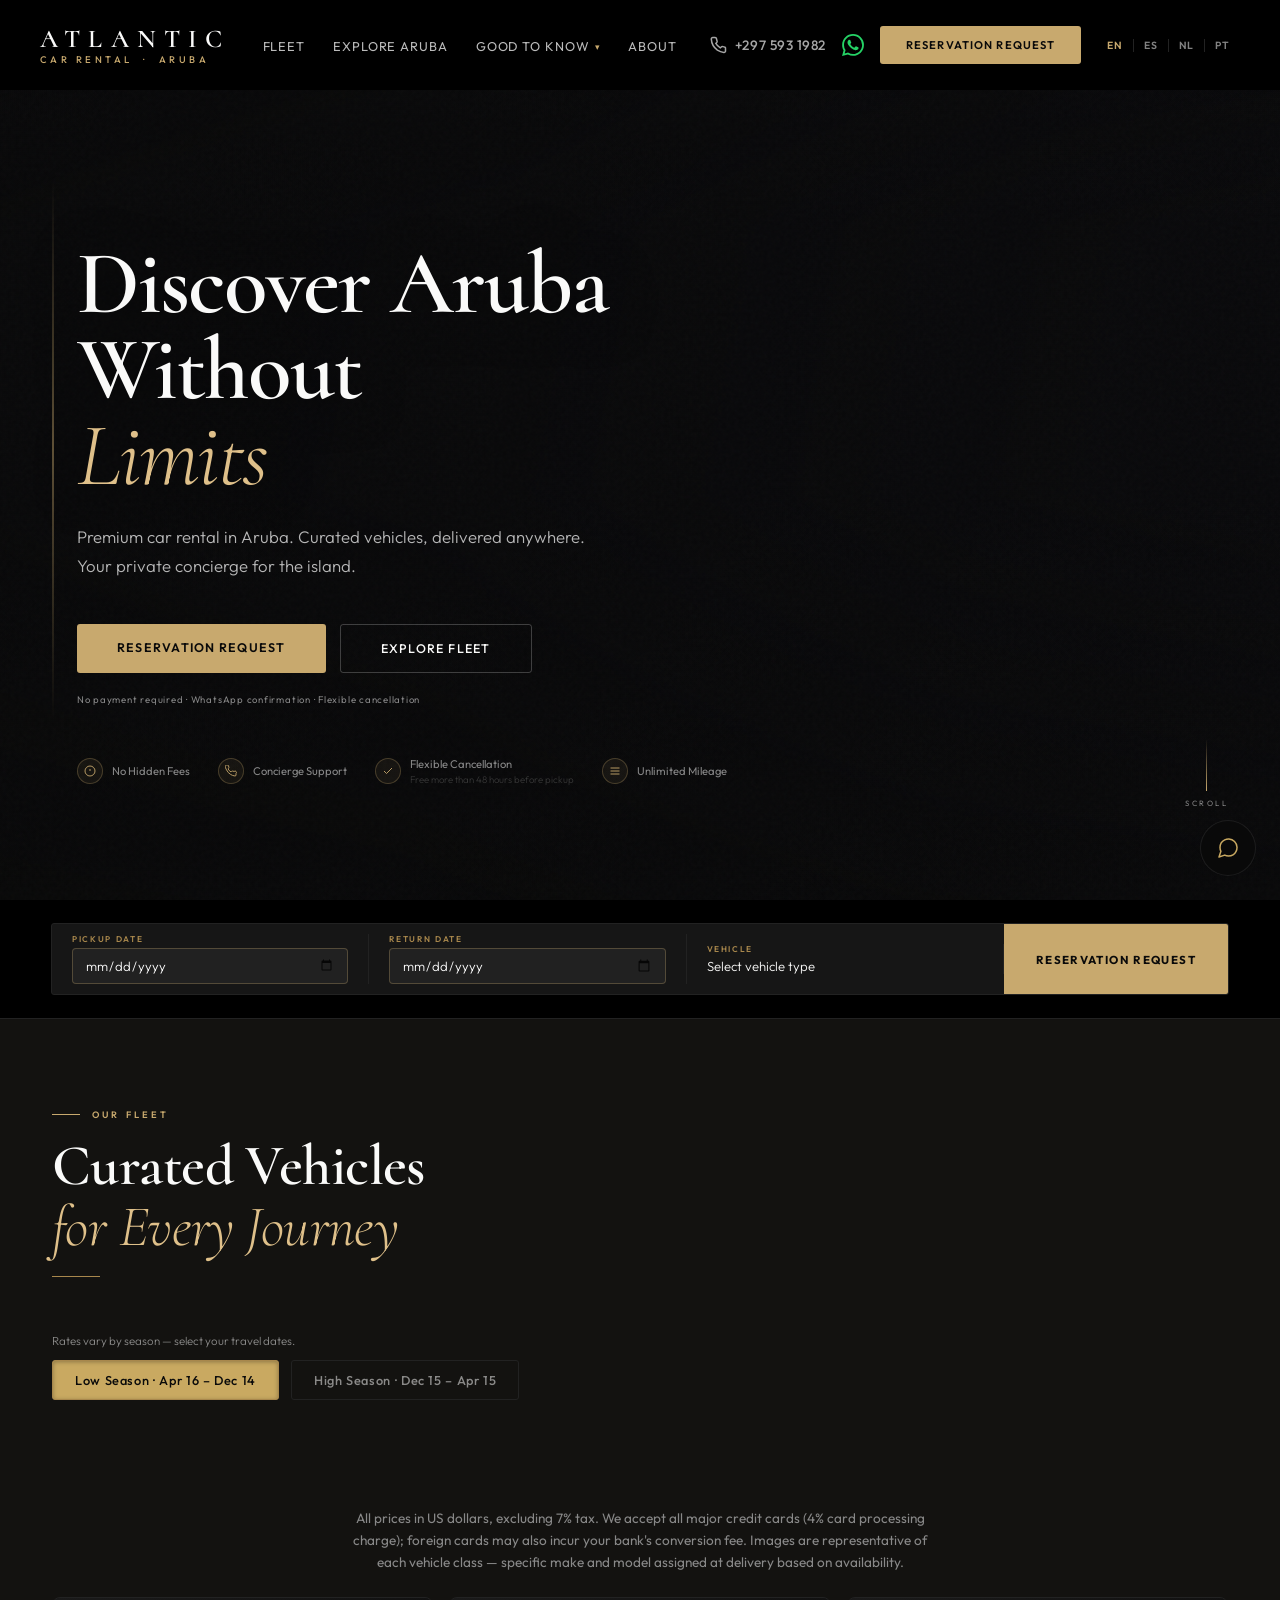
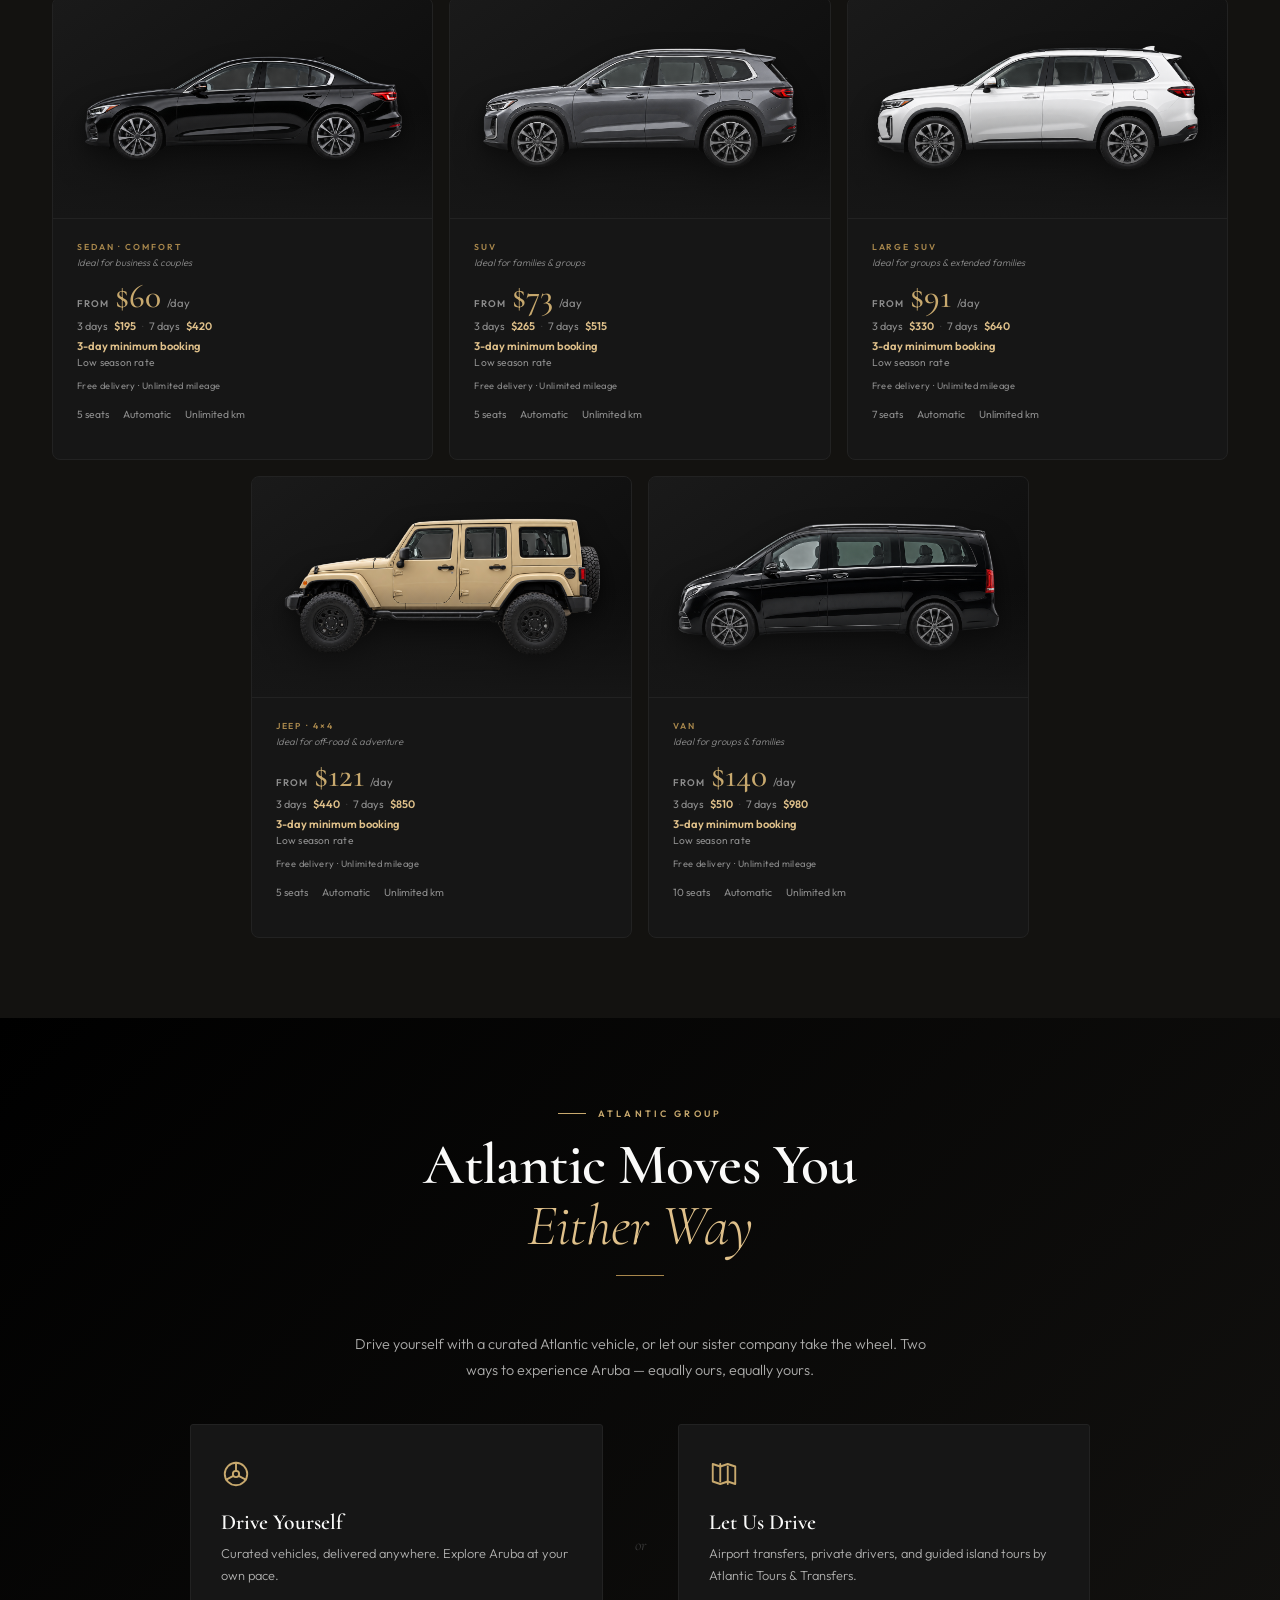
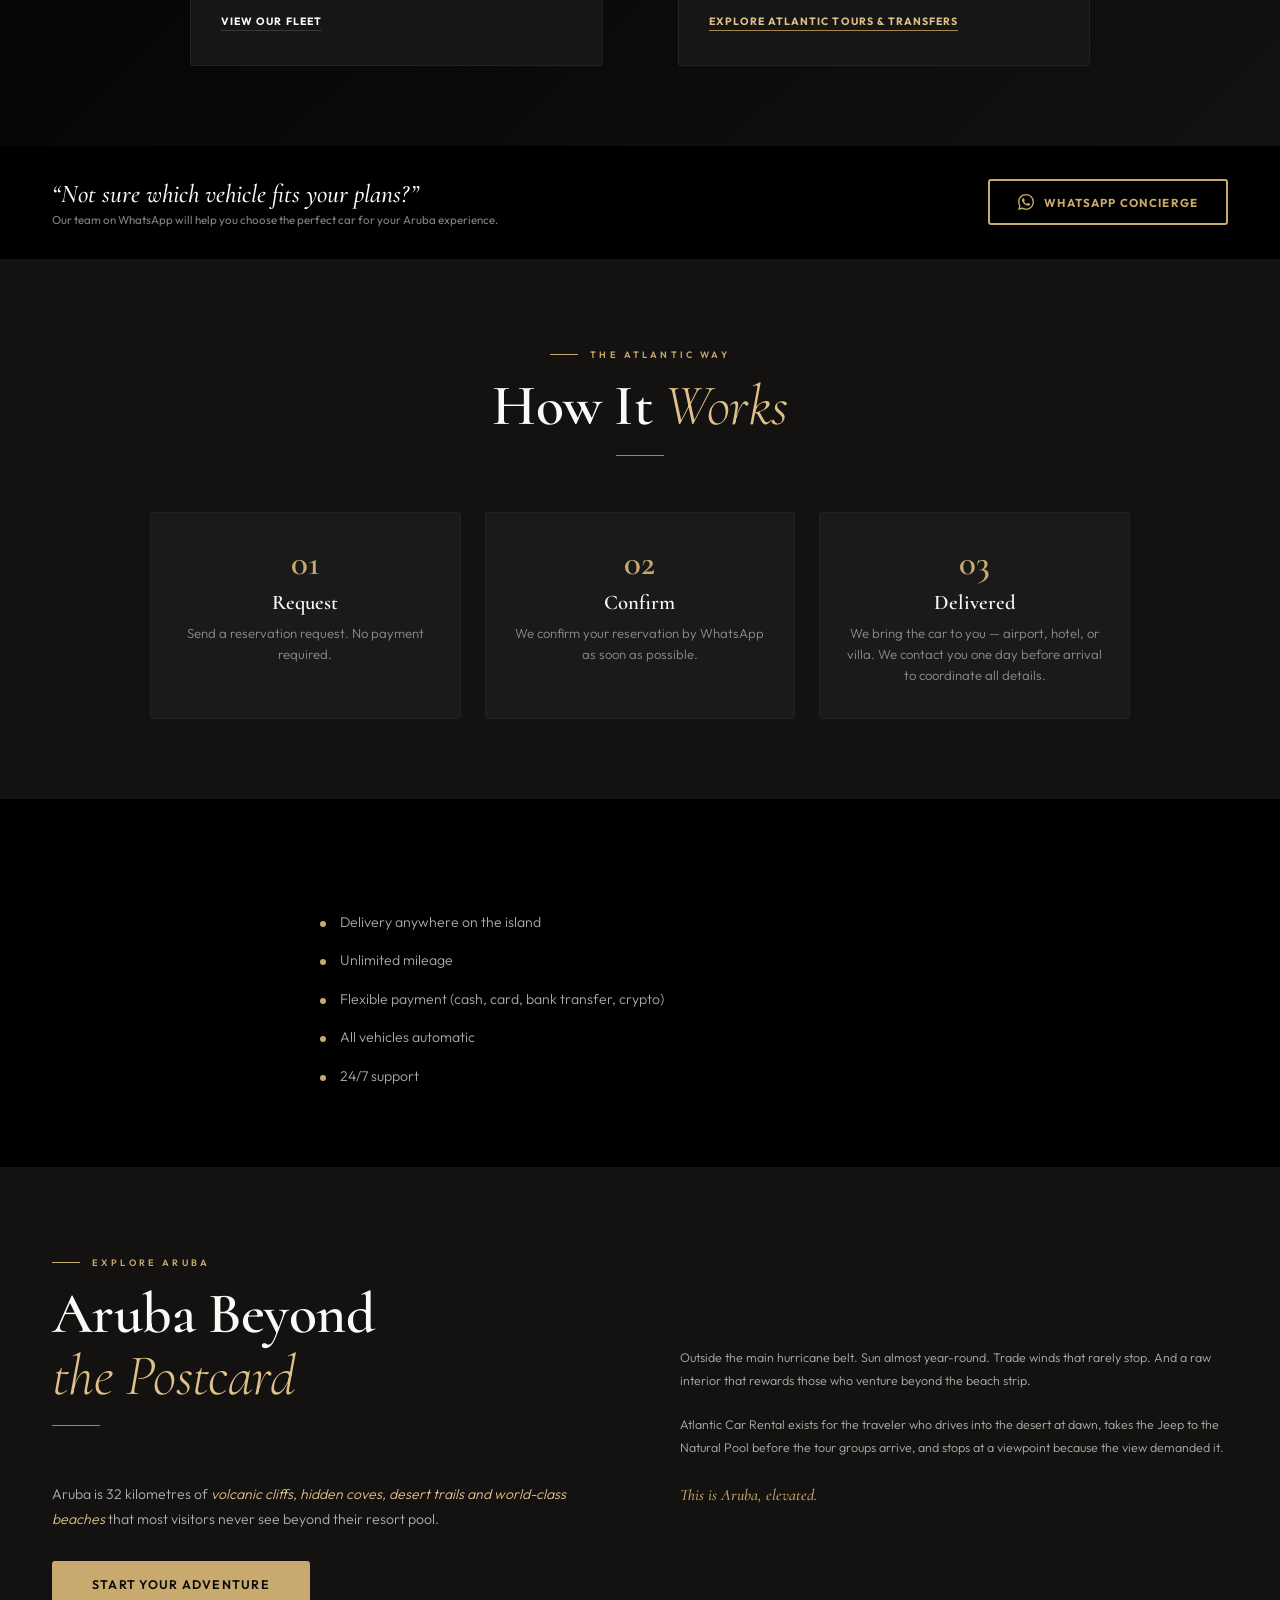
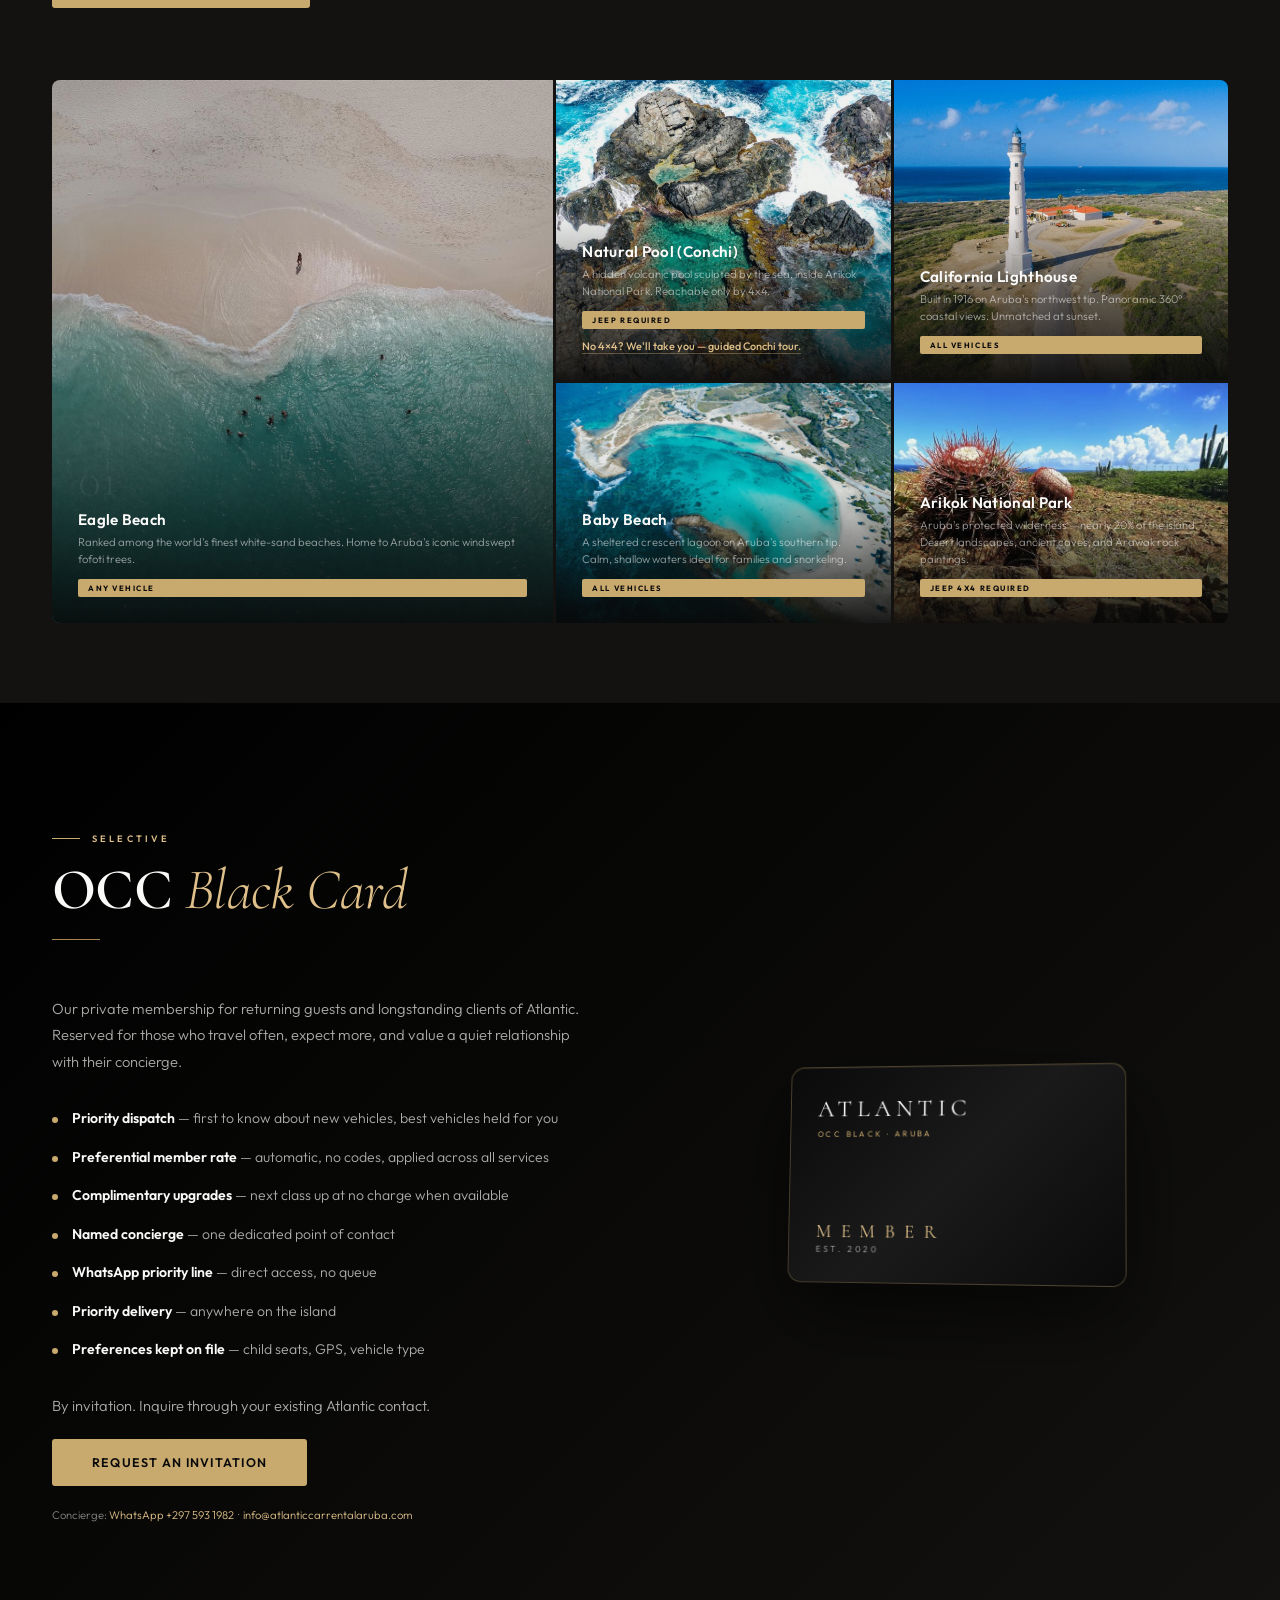
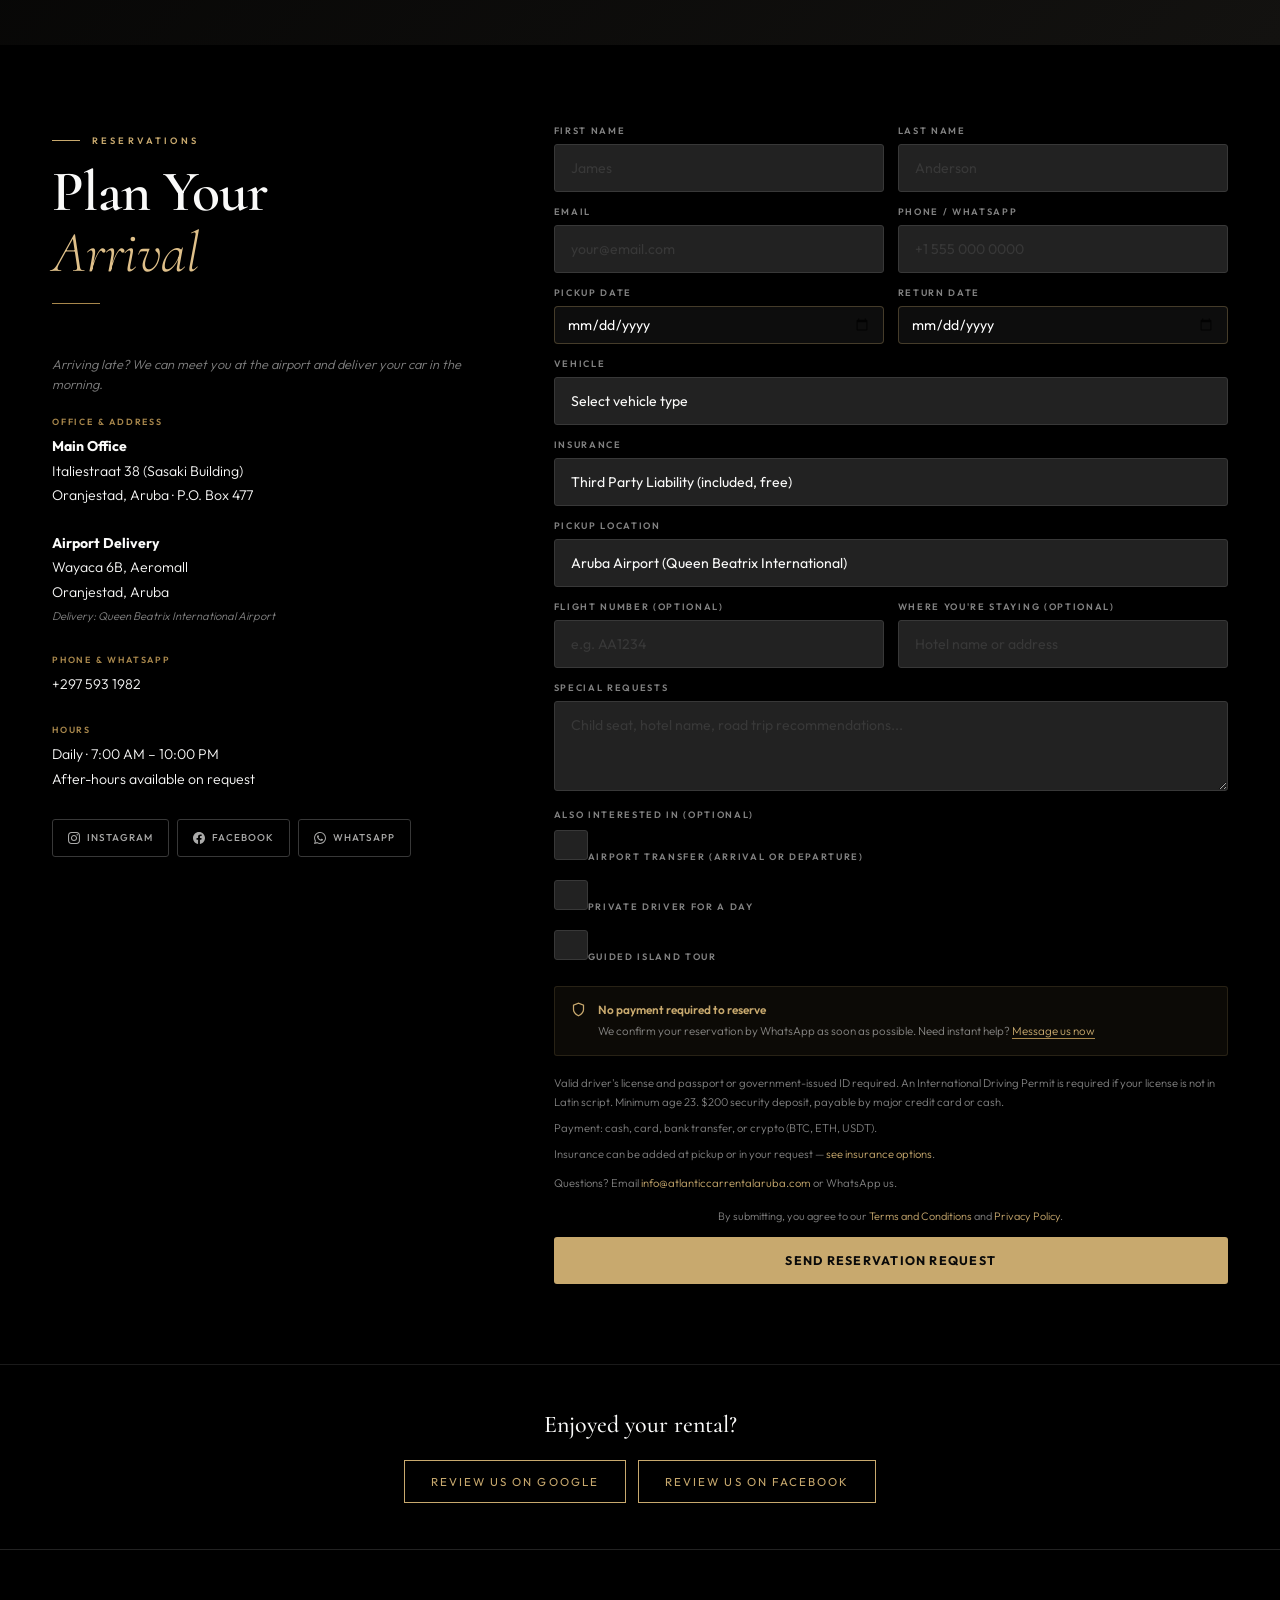
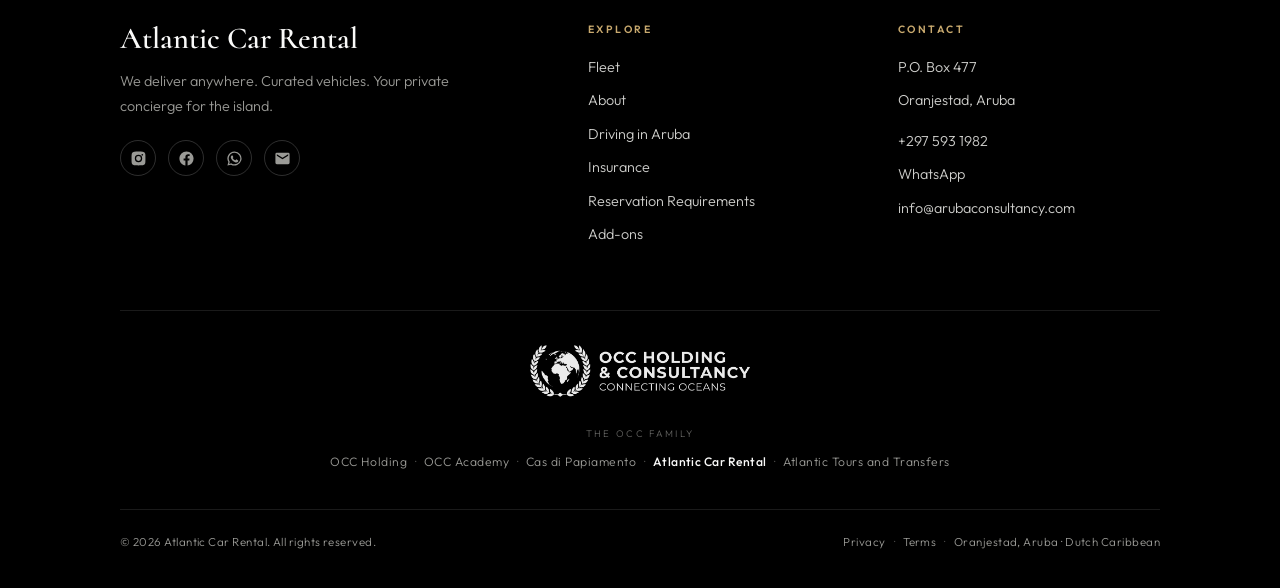
==== commit deb3f56a: "Raise Van rates; Van now top of fleet order Low: $510 / $980 (From $140/day). High: $600 / $1,155 (F" ====
--- a/index.html
+++ b/index.html
@@ -208,8 +208,8 @@
           <option value="sedan" data-t="fv_se">Sedan</option>
           <option value="suv" data-t="fv_su">SUV</option>
           <option value="large-suv" data-t="fv_lsu">Large SUV</option>
+          <option value="jeep-4x4" data-t="fv_je">Jeep 4x4</option>
           <option value="van" data-t="fv_va">Van</option>
-          <option value="jeep-4x4" data-t="fv_je">Jeep 4x4</option>
         </select>
       </div>
       <button class="qb-btn" onclick="qbSubmit()" data-t="n_ct">Reservation Request</button>
@@ -322,31 +322,6 @@
 
     <div class="ccard rv d3" onclick="document.getElementById('contact').scrollIntoView({behavior:'smooth'})">
       <div class="car-img-wrap">
-        <img class="car-img" src="assets/fleet/transparent/van.png" onerror="this.parentElement.style.background='#1A1A1A'" alt="Van"/>
-      </div>
-      <div class="ccard-cta-bar"><div class="ccard-cta-txt" data-t="fl_rs">Reservation Request</div></div>
-      <div class="ccard-body">
-        <div class="ccard-category" data-t="c_va">Van</div>
-        <div class="ccard-ideal" data-t="c_va_i">Ideal for groups &amp; families</div>
-        <div class="ccard-pricing">
-          <div class="cpr-hero"><span class="cpr-from" data-t="fr_lbl">From</span><span data-t="pr_va_day" data-t-hi="pr_va_day_hi"><strong>$107</strong></span><span class="cpr-per" data-t="per_day">/day</span></div>
-          <div class="cpr-sub">
-            <span data-t="dur3">3 days</span><span data-t="pr_va_3" data-t-hi="pr_va_3_hi"><strong>$385</strong></span>
-            <span class="cpr-sub-sep">&middot;</span>
-            <span data-t="dur7">7 days</span><span data-t="pr_va_7" data-t-hi="pr_va_7_hi"><strong>$755</strong></span>
-          </div>
-          <div class="cpr-note" data-t="cpr_min">3-day minimum booking</div>
-          <div class="cpr-season" data-t="szn_lo_lbl" data-t-hi="szn_hi_lbl">Low season rate</div>
-        </div>
-        <div class="ccard-benefits" data-t="bn_li">Free delivery &nbsp;&middot;&nbsp; Unlimited mileage</div>
-        <div class="ccard-specs">
-          <span class="cspec">10 seats</span>
-          <span class="cspec" data-t="spec_auto">Automatic</span><span class="cspec" data-t="spec_km">Unlimited km</span>
-        </div>
-      </div>
-    </div>
-    <div class="ccard rv d4" onclick="document.getElementById('contact').scrollIntoView({behavior:'smooth'})">
-      <div class="car-img-wrap">
 
         <img class="car-img" src="assets/fleet/transparent/jeep.png" onerror="this.parentElement.style.background='#1A1A1A'" alt="Jeep 4x4"/>
       </div>
@@ -367,6 +342,32 @@
         <div class="ccard-benefits" data-t="bn_li">Free delivery &nbsp;&middot;&nbsp; Unlimited mileage</div>
         <div class="ccard-specs">
           <span class="cspec">5 seats</span>
+          <span class="cspec" data-t="spec_auto">Automatic</span><span class="cspec" data-t="spec_km">Unlimited km</span>
+        </div>
+      </div>
+    </div>
+
+    <div class="ccard rv d4" onclick="document.getElementById('contact').scrollIntoView({behavior:'smooth'})">
+      <div class="car-img-wrap">
+        <img class="car-img" src="assets/fleet/transparent/van.png" onerror="this.parentElement.style.background='#1A1A1A'" alt="Van"/>
+      </div>
+      <div class="ccard-cta-bar"><div class="ccard-cta-txt" data-t="fl_rs">Reservation Request</div></div>
+      <div class="ccard-body">
+        <div class="ccard-category" data-t="c_va">Van</div>
+        <div class="ccard-ideal" data-t="c_va_i">Ideal for groups &amp; families</div>
+        <div class="ccard-pricing">
+          <div class="cpr-hero"><span class="cpr-from" data-t="fr_lbl">From</span><span data-t="pr_va_day" data-t-hi="pr_va_day_hi"><strong>$140</strong></span><span class="cpr-per" data-t="per_day">/day</span></div>
+          <div class="cpr-sub">
+            <span data-t="dur3">3 days</span><span data-t="pr_va_3" data-t-hi="pr_va_3_hi"><strong>$510</strong></span>
+            <span class="cpr-sub-sep">&middot;</span>
+            <span data-t="dur7">7 days</span><span data-t="pr_va_7" data-t-hi="pr_va_7_hi"><strong>$980</strong></span>
+          </div>
+          <div class="cpr-note" data-t="cpr_min">3-day minimum booking</div>
+          <div class="cpr-season" data-t="szn_lo_lbl" data-t-hi="szn_hi_lbl">Low season rate</div>
+        </div>
+        <div class="ccard-benefits" data-t="bn_li">Free delivery &nbsp;&middot;&nbsp; Unlimited mileage</div>
+        <div class="ccard-specs">
+          <span class="cspec">10 seats</span>
           <span class="cspec" data-t="spec_auto">Automatic</span><span class="cspec" data-t="spec_km">Unlimited km</span>
         </div>
       </div>
@@ -587,8 +588,8 @@
           <option value="sedan" data-t="fv_se">Sedan</option>
           <option value="suv" data-t="fv_su">SUV</option>
           <option value="large-suv" data-t="fv_lsu">Large SUV</option>
+          <option value="jeep-4x4" data-t="fv_je">Jeep 4x4</option>
           <option value="van" data-t="fv_va">Van</option>
-          <option value="jeep-4x4" data-t="fv_je">Jeep 4x4</option>
         </select>
       </div>
       <div class="fg"><label data-t="f_insel">Insurance</label>
@@ -722,13 +723,13 @@
   pr_lsu_7:"<strong>$640</strong>",pr_lsu_7_hi:"<strong>$770</strong>",
   pr_je_3:"<strong>$440</strong>",pr_je_3_hi:"<strong>$530</strong>",
   pr_je_7:"<strong>$850</strong>",pr_je_7_hi:"<strong>$1,020</strong>",
-  pr_va_3:"<strong>$385</strong>",pr_va_3_hi:"<strong>$465</strong>",
-  pr_va_7:"<strong>$755</strong>",pr_va_7_hi:"<strong>$905</strong>",
+  pr_va_3:"<strong>$510</strong>",pr_va_3_hi:"<strong>$600</strong>",
+  pr_va_7:"<strong>$980</strong>",pr_va_7_hi:"<strong>$1,155</strong>",
   pr_se_day:"<strong>$60</strong>",pr_se_day_hi:"<strong>$70</strong>",
   pr_su_day:"<strong>$73</strong>",pr_su_day_hi:"<strong>$88</strong>",
   pr_lsu_day:"<strong>$91</strong>",pr_lsu_day_hi:"<strong>$110</strong>",
   pr_je_day:"<strong>$121</strong>",pr_je_day_hi:"<strong>$145</strong>",
-  pr_va_day:"<strong>$107</strong>",pr_va_day_hi:"<strong>$129</strong>",
+  pr_va_day:"<strong>$140</strong>",pr_va_day_hi:"<strong>$165</strong>",
   usd_note:"All prices in US dollars, excluding 7% tax. We accept all major credit cards (4% card processing charge); foreign cards may also incur your bank's conversion fee. Images are representative of each vehicle class — specific make and model assigned at delivery based on availability.",
   bn_li:"Free delivery &middot; Unlimited mileage",cpr_min:"3-day minimum booking",dur3:"3 days",dur7:"7 days",fr_lbl:"From",per_day:"/day",
   cc_t:"“Not sure which vehicle fits your plans?”",
@@ -889,13 +890,13 @@
   pr_lsu_7:"<strong>$640</strong>",pr_lsu_7_hi:"<strong>$770</strong>",
   pr_je_3:"<strong>$440</strong>",pr_je_3_hi:"<strong>$530</strong>",
   pr_je_7:"<strong>$850</strong>",pr_je_7_hi:"<strong>$1,020</strong>",
-  pr_va_3:"<strong>$385</strong>",pr_va_3_hi:"<strong>$465</strong>",
-  pr_va_7:"<strong>$755</strong>",pr_va_7_hi:"<strong>$905</strong>",
+  pr_va_3:"<strong>$510</strong>",pr_va_3_hi:"<strong>$600</strong>",
+  pr_va_7:"<strong>$980</strong>",pr_va_7_hi:"<strong>$1,155</strong>",
   pr_se_day:"<strong>$60</strong>",pr_se_day_hi:"<strong>$70</strong>",
   pr_su_day:"<strong>$73</strong>",pr_su_day_hi:"<strong>$88</strong>",
   pr_lsu_day:"<strong>$91</strong>",pr_lsu_day_hi:"<strong>$110</strong>",
   pr_je_day:"<strong>$121</strong>",pr_je_day_hi:"<strong>$145</strong>",
-  pr_va_day:"<strong>$107</strong>",pr_va_day_hi:"<strong>$129</strong>",
+  pr_va_day:"<strong>$140</strong>",pr_va_day_hi:"<strong>$165</strong>",
   usd_note:"Todos los precios en dólares estadounidenses, sin incluir el 7% de impuesto. Aceptamos todas las tarjetas de crédito principales (cargo del 4% por pago con tarjeta); las tarjetas extranjeras también pueden incurrir en la tarifa de conversión de su banco. Las imágenes son representativas de cada clase de vehículo — marca y modelo específicos asignados en la entrega según disponibilidad.",
   bn_li:"Entrega gratuita &middot; Kilometraje ilimitado",cpr_min:"Mínimo de 3 días de reserva",dur3:"3 días",dur7:"7 días",fr_lbl:"Desde",per_day:"/día",
   cc_t:"“¿No sabe qué vehiculo se adapta a sus planes?”",
@@ -1056,13 +1057,13 @@
   pr_lsu_7:"<strong>$640</strong>",pr_lsu_7_hi:"<strong>$770</strong>",
   pr_je_3:"<strong>$440</strong>",pr_je_3_hi:"<strong>$530</strong>",
   pr_je_7:"<strong>$850</strong>",pr_je_7_hi:"<strong>$1,020</strong>",
-  pr_va_3:"<strong>$385</strong>",pr_va_3_hi:"<strong>$465</strong>",
-  pr_va_7:"<strong>$755</strong>",pr_va_7_hi:"<strong>$905</strong>",
+  pr_va_3:"<strong>$510</strong>",pr_va_3_hi:"<strong>$600</strong>",
+  pr_va_7:"<strong>$980</strong>",pr_va_7_hi:"<strong>$1,155</strong>",
   pr_se_day:"<strong>$60</strong>",pr_se_day_hi:"<strong>$70</strong>",
   pr_su_day:"<strong>$73</strong>",pr_su_day_hi:"<strong>$88</strong>",
   pr_lsu_day:"<strong>$91</strong>",pr_lsu_day_hi:"<strong>$110</strong>",
   pr_je_day:"<strong>$121</strong>",pr_je_day_hi:"<strong>$145</strong>",
-  pr_va_day:"<strong>$107</strong>",pr_va_day_hi:"<strong>$129</strong>",
+  pr_va_day:"<strong>$140</strong>",pr_va_day_hi:"<strong>$165</strong>",
   usd_note:"Alle prijzen in Amerikaanse dollars, exclusief 7% belasting. Wij accepteren alle grote creditcards (4% toeslag bij betaling per kaart); buitenlandse kaarten kunnen daarnaast de wisselkoerskosten van uw bank met zich meebrengen. Afbeeldingen zijn representatief voor elke voertuigklasse — specifiek merk en model toegewezen bij levering op basis van beschikbaarheid.",
   bn_li:"Gratis bezorging &middot; Onbeperkte kilometers",cpr_min:"Minimaal 3 dagen boeken",dur3:"3 dagen",dur7:"7 dagen",fr_lbl:"Vanaf",per_day:"/dag",
   cc_t:"“Weet u niet welk voertuig bij uw plannen past?”",
@@ -1223,13 +1224,13 @@
   pr_lsu_7:"<strong>$640</strong>",pr_lsu_7_hi:"<strong>$770</strong>",
   pr_je_3:"<strong>$440</strong>",pr_je_3_hi:"<strong>$530</strong>",
   pr_je_7:"<strong>$850</strong>",pr_je_7_hi:"<strong>$1,020</strong>",
-  pr_va_3:"<strong>$385</strong>",pr_va_3_hi:"<strong>$465</strong>",
-  pr_va_7:"<strong>$755</strong>",pr_va_7_hi:"<strong>$905</strong>",
+  pr_va_3:"<strong>$510</strong>",pr_va_3_hi:"<strong>$600</strong>",
+  pr_va_7:"<strong>$980</strong>",pr_va_7_hi:"<strong>$1,155</strong>",
   pr_se_day:"<strong>$60</strong>",pr_se_day_hi:"<strong>$70</strong>",
   pr_su_day:"<strong>$73</strong>",pr_su_day_hi:"<strong>$88</strong>",
   pr_lsu_day:"<strong>$91</strong>",pr_lsu_day_hi:"<strong>$110</strong>",
   pr_je_day:"<strong>$121</strong>",pr_je_day_hi:"<strong>$145</strong>",
-  pr_va_day:"<strong>$107</strong>",pr_va_day_hi:"<strong>$129</strong>",
+  pr_va_day:"<strong>$140</strong>",pr_va_day_hi:"<strong>$165</strong>",
   usd_note:"Todos os preços em dólares americanos, sem incluir 7% de imposto. Aceitamos todos os principais cartões de crédito (taxa de 4% para pagamento com cartão); cartões estrangeiros também podem incorrer na taxa de conversão do seu banco. As imagens são representativas de cada classe de veículo — marca e modelo específicos atribuídos na entrega com base na disponibilidade.",
   bn_li:"Entrega grátis &middot; Quilometragem ilimitada",cpr_min:"Reserva mínima de 3 dias",dur3:"3 dias",dur7:"7 dias",fr_lbl:"A partir de",per_day:"/dia",
   cc_t:"“Não sabe qual veículo se encaixa nos seus planos?”",
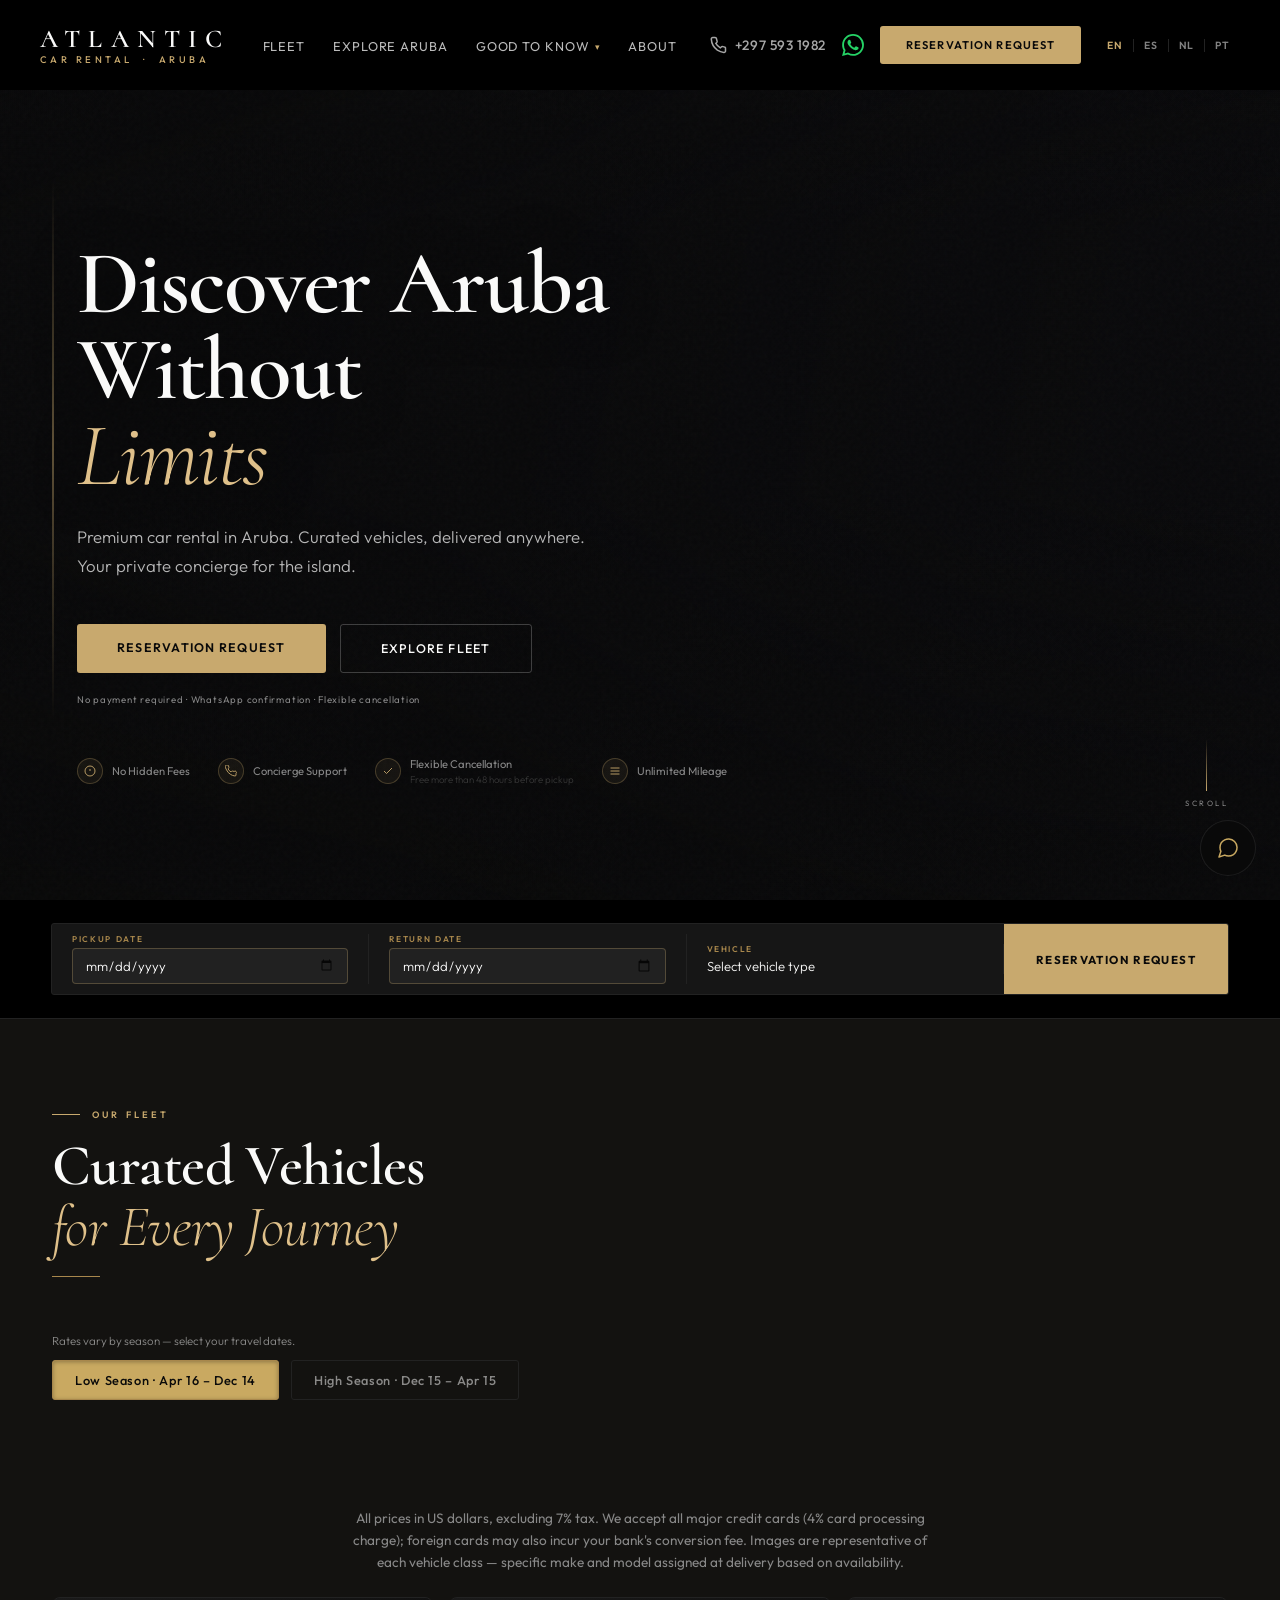
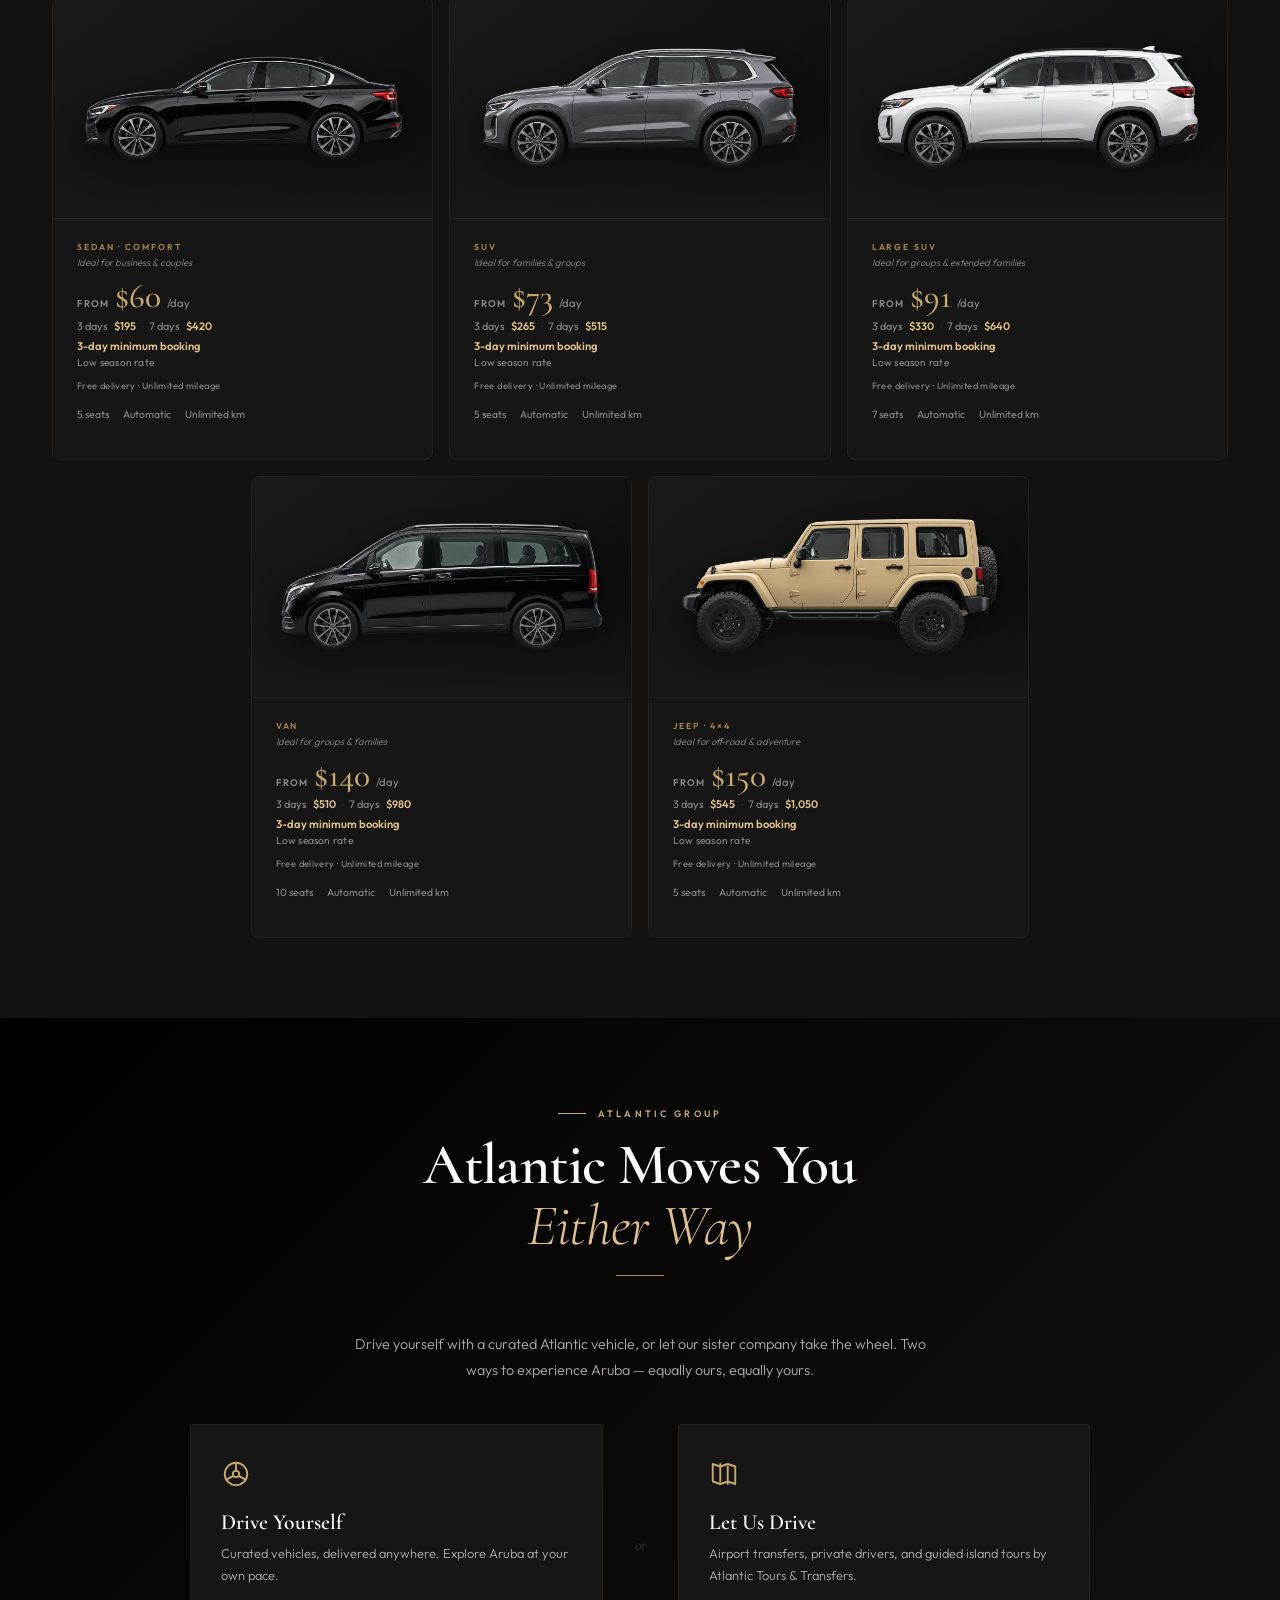
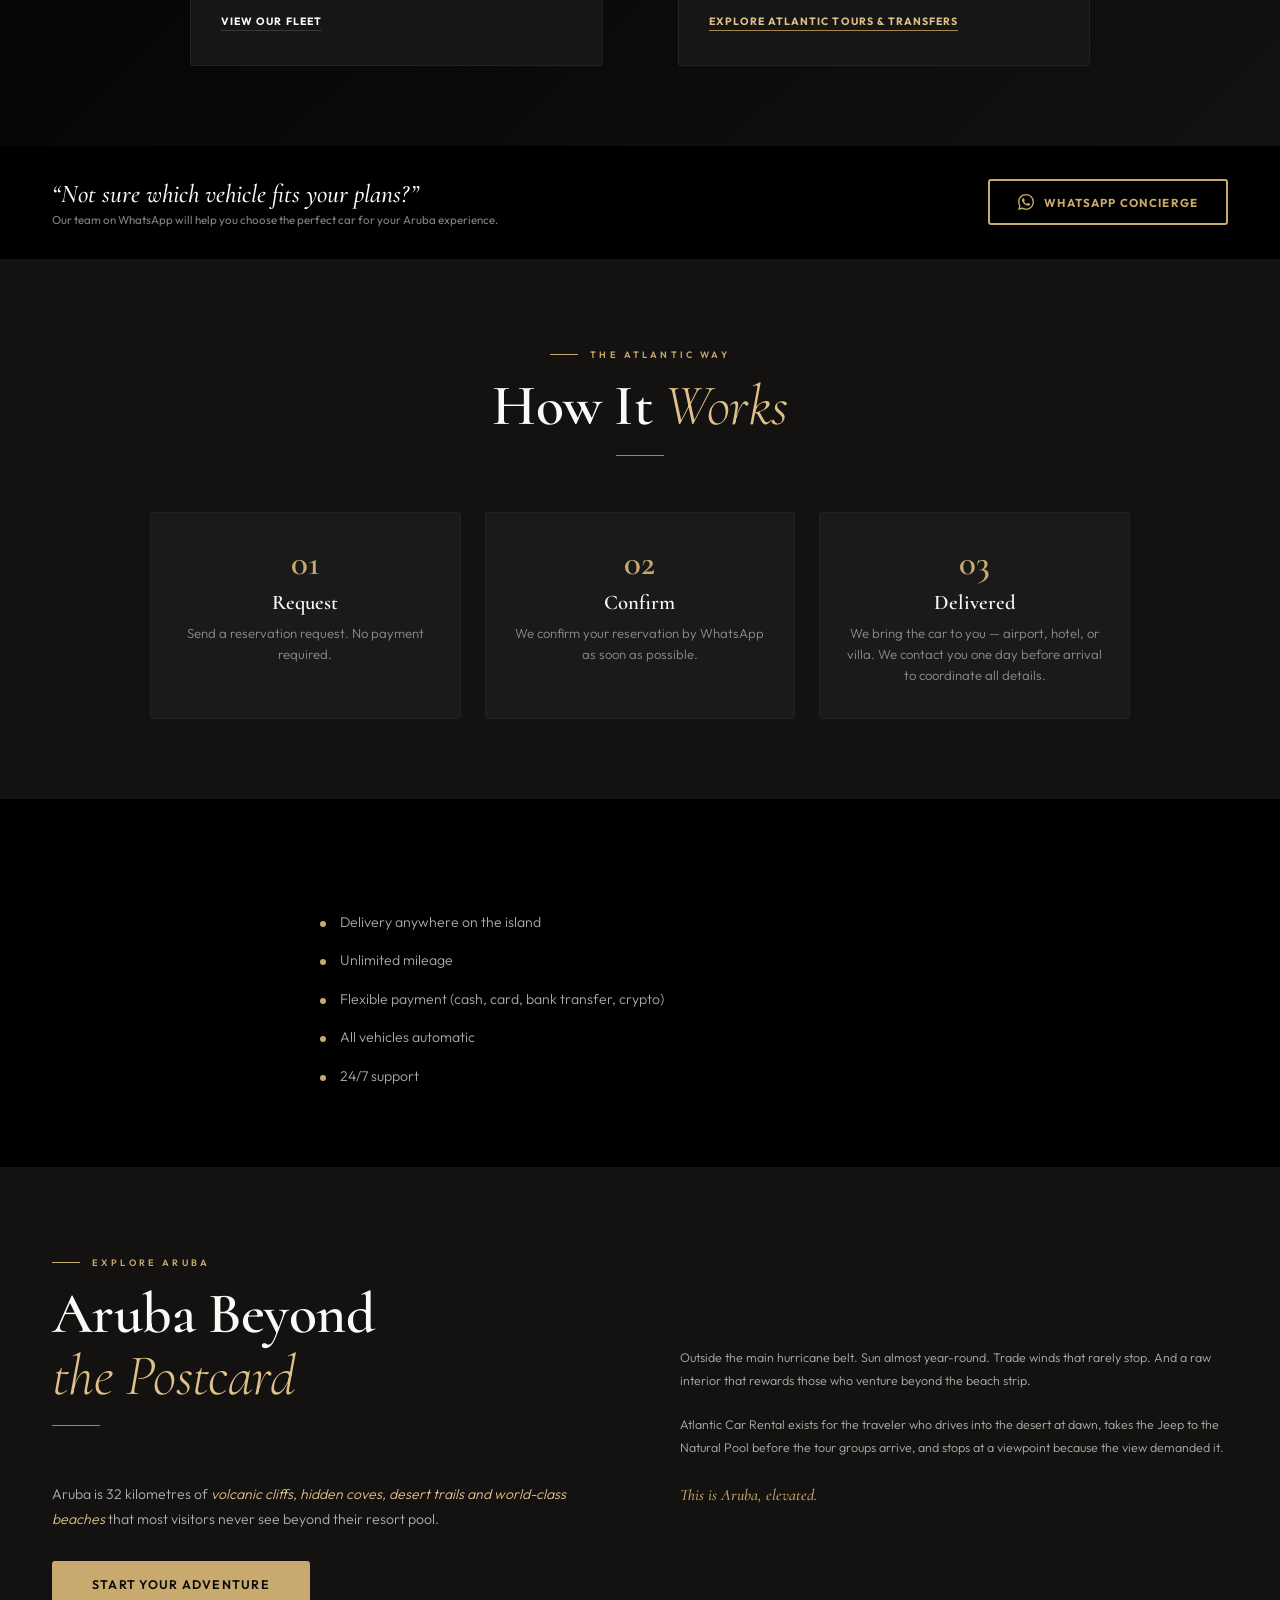
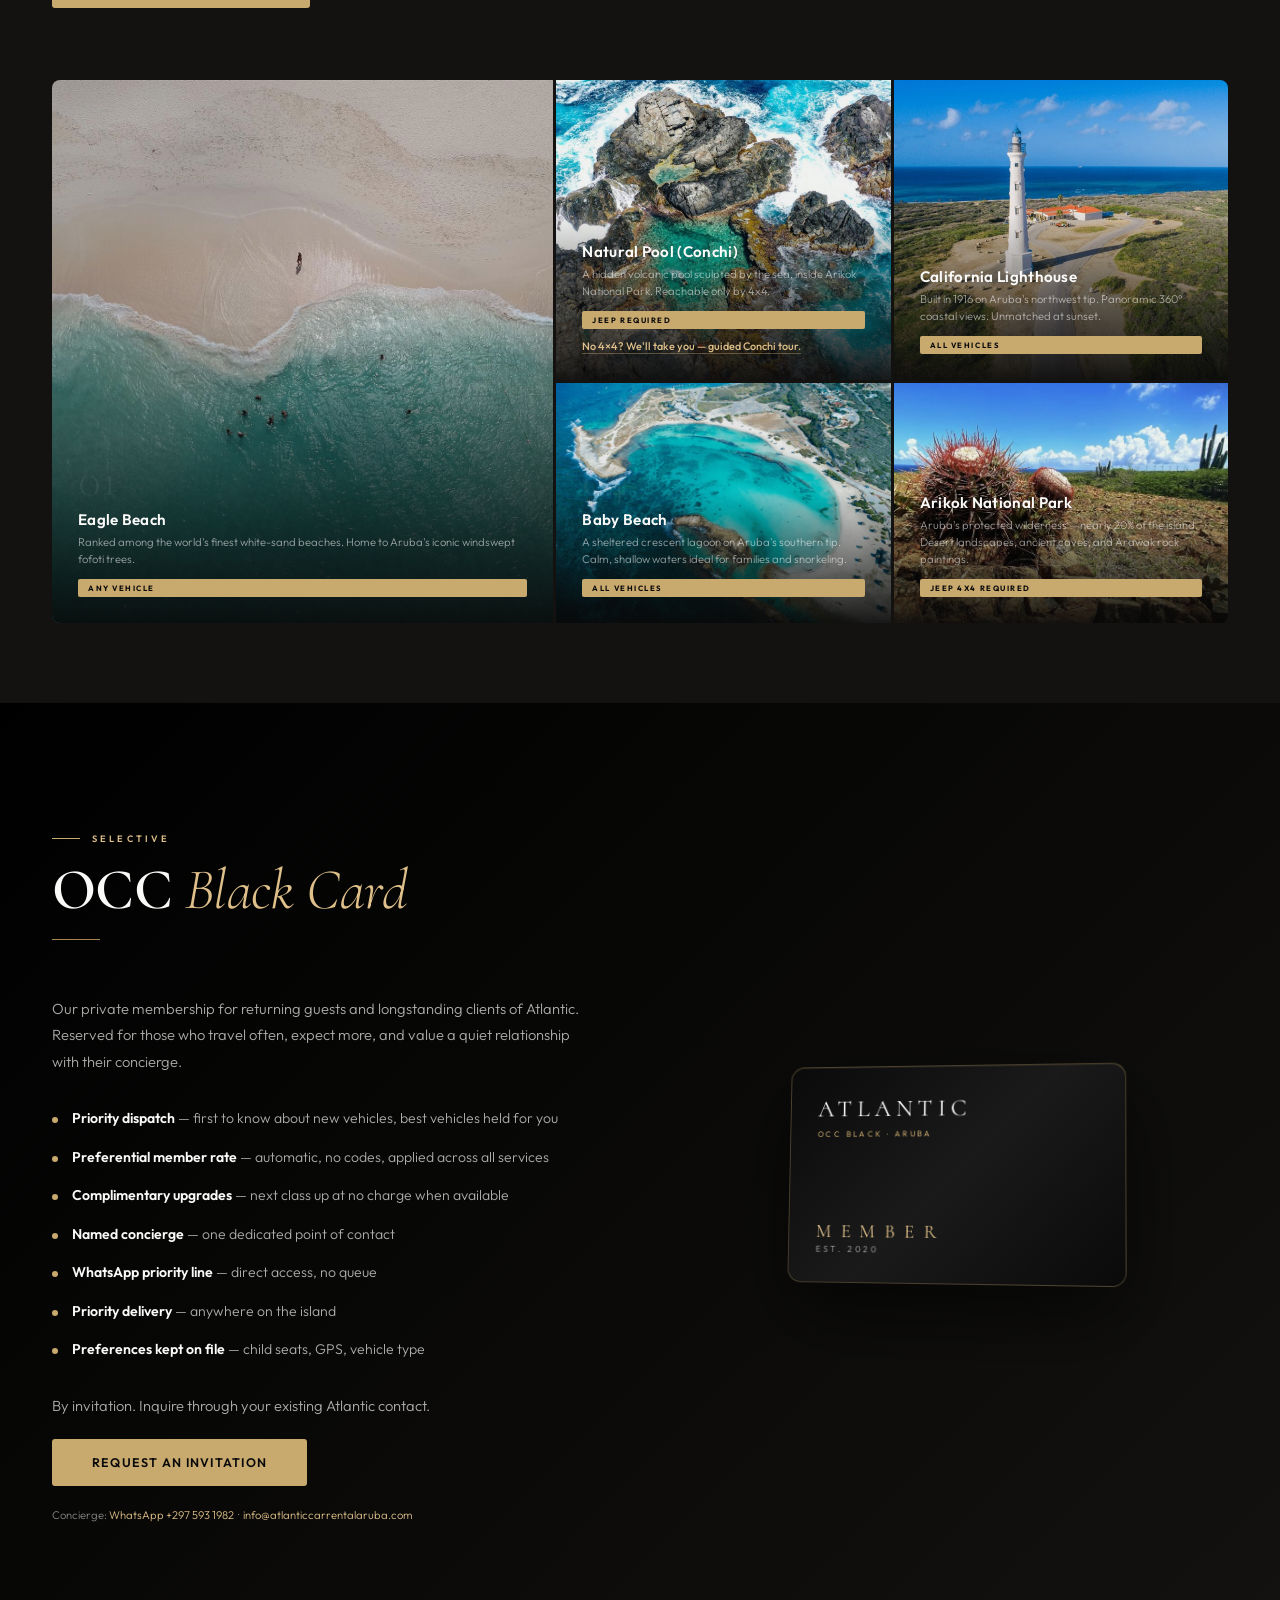
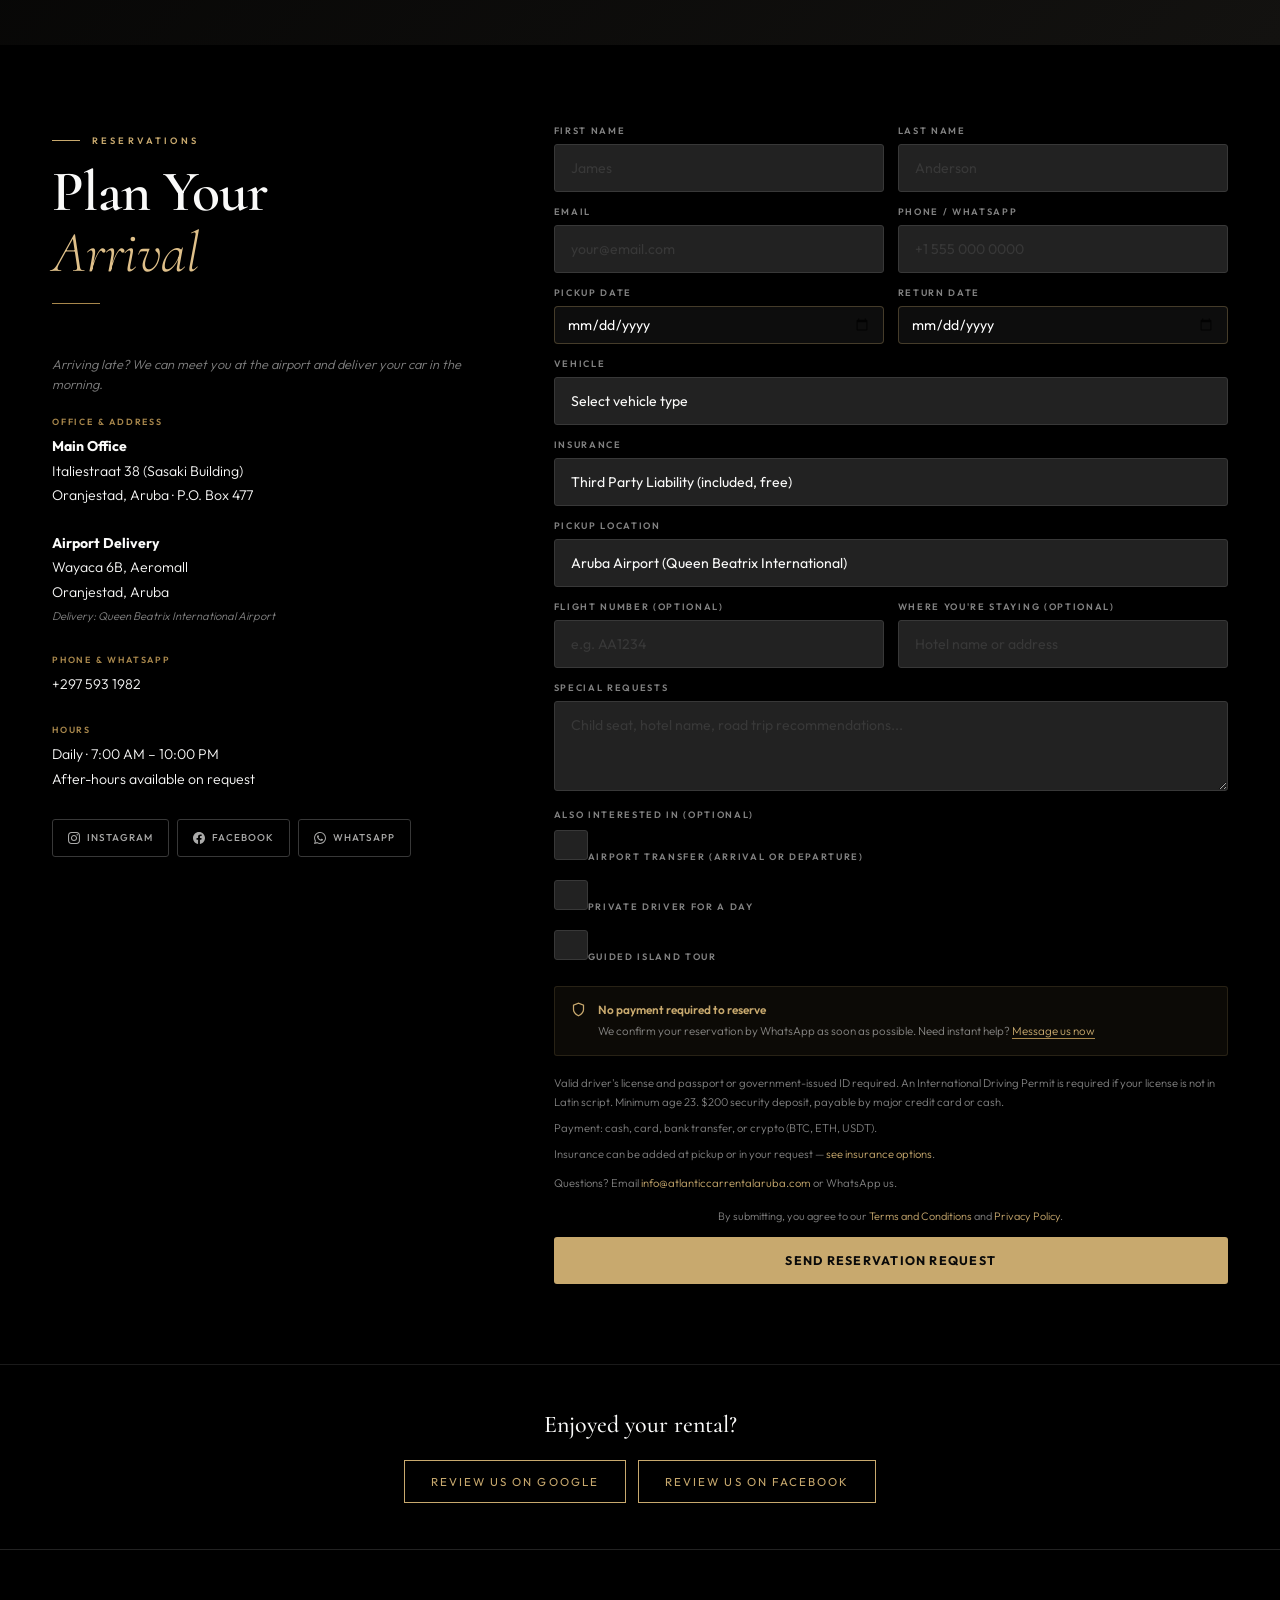
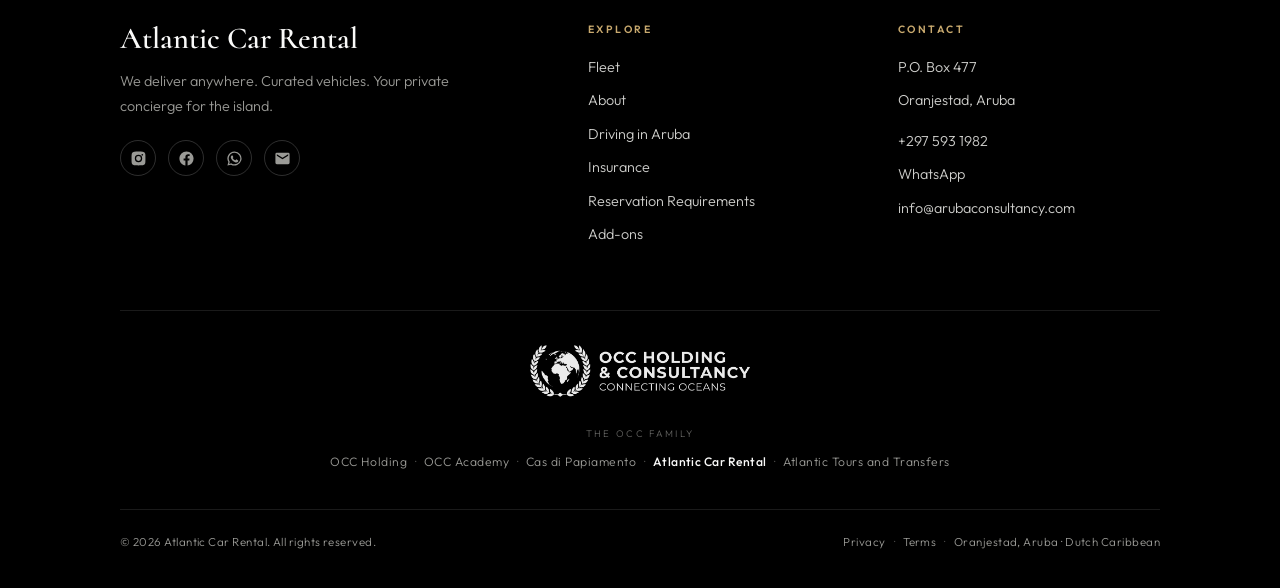
==== commit 4f5504fd: "Raise Jeep 4x4 rates; Jeep now top of fleet order Low: $545 / $1,050 (From $150/day). High: $640 / $" ====
--- a/index.html
+++ b/index.html
@@ -208,8 +208,8 @@
           <option value="sedan" data-t="fv_se">Sedan</option>
           <option value="suv" data-t="fv_su">SUV</option>
           <option value="large-suv" data-t="fv_lsu">Large SUV</option>
+          <option value="van" data-t="fv_va">Van</option>
           <option value="jeep-4x4" data-t="fv_je">Jeep 4x4</option>
-          <option value="van" data-t="fv_va">Van</option>
         </select>
       </div>
       <button class="qb-btn" onclick="qbSubmit()" data-t="n_ct">Reservation Request</button>
@@ -322,33 +322,6 @@
 
     <div class="ccard rv d3" onclick="document.getElementById('contact').scrollIntoView({behavior:'smooth'})">
       <div class="car-img-wrap">
-
-        <img class="car-img" src="assets/fleet/transparent/jeep.png" onerror="this.parentElement.style.background='#1A1A1A'" alt="Jeep 4x4"/>
-      </div>
-      <div class="ccard-cta-bar"><div class="ccard-cta-txt" data-t="fl_rs">Reservation Request</div></div>
-      <div class="ccard-body">
-        <div class="ccard-category" data-t="c_je">Jeep 4x4 &nbsp;&middot;&nbsp; Adventure</div>
-        <div class="ccard-ideal" data-t="c_je_i">Ideal for off-road &amp; adventure</div>
-        <div class="ccard-pricing">
-          <div class="cpr-hero"><span class="cpr-from" data-t="fr_lbl">From</span><span data-t="pr_je_day" data-t-hi="pr_je_day_hi"><strong>$121</strong></span><span class="cpr-per" data-t="per_day">/day</span></div>
-          <div class="cpr-sub">
-            <span data-t="dur3">3 days</span><span data-t="pr_je_3" data-t-hi="pr_je_3_hi"><strong>$440</strong></span>
-            <span class="cpr-sub-sep">&middot;</span>
-            <span data-t="dur7">7 days</span><span data-t="pr_je_7" data-t-hi="pr_je_7_hi"><strong>$850</strong></span>
-          </div>
-          <div class="cpr-note" data-t="cpr_min">3-day minimum booking</div>
-          <div class="cpr-season" data-t="szn_lo_lbl" data-t-hi="szn_hi_lbl">Low season rate</div>
-        </div>
-        <div class="ccard-benefits" data-t="bn_li">Free delivery &nbsp;&middot;&nbsp; Unlimited mileage</div>
-        <div class="ccard-specs">
-          <span class="cspec">5 seats</span>
-          <span class="cspec" data-t="spec_auto">Automatic</span><span class="cspec" data-t="spec_km">Unlimited km</span>
-        </div>
-      </div>
-    </div>
-
-    <div class="ccard rv d4" onclick="document.getElementById('contact').scrollIntoView({behavior:'smooth'})">
-      <div class="car-img-wrap">
         <img class="car-img" src="assets/fleet/transparent/van.png" onerror="this.parentElement.style.background='#1A1A1A'" alt="Van"/>
       </div>
       <div class="ccard-cta-bar"><div class="ccard-cta-txt" data-t="fl_rs">Reservation Request</div></div>
@@ -368,6 +341,32 @@
         <div class="ccard-benefits" data-t="bn_li">Free delivery &nbsp;&middot;&nbsp; Unlimited mileage</div>
         <div class="ccard-specs">
           <span class="cspec">10 seats</span>
+          <span class="cspec" data-t="spec_auto">Automatic</span><span class="cspec" data-t="spec_km">Unlimited km</span>
+        </div>
+      </div>
+    </div>
+
+    <div class="ccard rv d4" onclick="document.getElementById('contact').scrollIntoView({behavior:'smooth'})">
+      <div class="car-img-wrap">
+        <img class="car-img" src="assets/fleet/transparent/jeep.png" onerror="this.parentElement.style.background='#1A1A1A'" alt="Jeep 4x4"/>
+      </div>
+      <div class="ccard-cta-bar"><div class="ccard-cta-txt" data-t="fl_rs">Reservation Request</div></div>
+      <div class="ccard-body">
+        <div class="ccard-category" data-t="c_je">Jeep 4x4 &nbsp;&middot;&nbsp; Adventure</div>
+        <div class="ccard-ideal" data-t="c_je_i">Ideal for off-road &amp; adventure</div>
+        <div class="ccard-pricing">
+          <div class="cpr-hero"><span class="cpr-from" data-t="fr_lbl">From</span><span data-t="pr_je_day" data-t-hi="pr_je_day_hi"><strong>$150</strong></span><span class="cpr-per" data-t="per_day">/day</span></div>
+          <div class="cpr-sub">
+            <span data-t="dur3">3 days</span><span data-t="pr_je_3" data-t-hi="pr_je_3_hi"><strong>$545</strong></span>
+            <span class="cpr-sub-sep">&middot;</span>
+            <span data-t="dur7">7 days</span><span data-t="pr_je_7" data-t-hi="pr_je_7_hi"><strong>$1,050</strong></span>
+          </div>
+          <div class="cpr-note" data-t="cpr_min">3-day minimum booking</div>
+          <div class="cpr-season" data-t="szn_lo_lbl" data-t-hi="szn_hi_lbl">Low season rate</div>
+        </div>
+        <div class="ccard-benefits" data-t="bn_li">Free delivery &nbsp;&middot;&nbsp; Unlimited mileage</div>
+        <div class="ccard-specs">
+          <span class="cspec">5 seats</span>
           <span class="cspec" data-t="spec_auto">Automatic</span><span class="cspec" data-t="spec_km">Unlimited km</span>
         </div>
       </div>
@@ -588,8 +587,8 @@
           <option value="sedan" data-t="fv_se">Sedan</option>
           <option value="suv" data-t="fv_su">SUV</option>
           <option value="large-suv" data-t="fv_lsu">Large SUV</option>
+          <option value="van" data-t="fv_va">Van</option>
           <option value="jeep-4x4" data-t="fv_je">Jeep 4x4</option>
-          <option value="van" data-t="fv_va">Van</option>
         </select>
       </div>
       <div class="fg"><label data-t="f_insel">Insurance</label>
@@ -721,14 +720,14 @@
   pr_su_7:"<strong>$515</strong>",pr_su_7_hi:"<strong>$620</strong>",
   pr_lsu_3:"<strong>$330</strong>",pr_lsu_3_hi:"<strong>$395</strong>",
   pr_lsu_7:"<strong>$640</strong>",pr_lsu_7_hi:"<strong>$770</strong>",
-  pr_je_3:"<strong>$440</strong>",pr_je_3_hi:"<strong>$530</strong>",
-  pr_je_7:"<strong>$850</strong>",pr_je_7_hi:"<strong>$1,020</strong>",
+  pr_je_3:"<strong>$545</strong>",pr_je_3_hi:"<strong>$640</strong>",
+  pr_je_7:"<strong>$1,050</strong>",pr_je_7_hi:"<strong>$1,225</strong>",
   pr_va_3:"<strong>$510</strong>",pr_va_3_hi:"<strong>$600</strong>",
   pr_va_7:"<strong>$980</strong>",pr_va_7_hi:"<strong>$1,155</strong>",
   pr_se_day:"<strong>$60</strong>",pr_se_day_hi:"<strong>$70</strong>",
   pr_su_day:"<strong>$73</strong>",pr_su_day_hi:"<strong>$88</strong>",
   pr_lsu_day:"<strong>$91</strong>",pr_lsu_day_hi:"<strong>$110</strong>",
-  pr_je_day:"<strong>$121</strong>",pr_je_day_hi:"<strong>$145</strong>",
+  pr_je_day:"<strong>$150</strong>",pr_je_day_hi:"<strong>$175</strong>",
   pr_va_day:"<strong>$140</strong>",pr_va_day_hi:"<strong>$165</strong>",
   usd_note:"All prices in US dollars, excluding 7% tax. We accept all major credit cards (4% card processing charge); foreign cards may also incur your bank's conversion fee. Images are representative of each vehicle class — specific make and model assigned at delivery based on availability.",
   bn_li:"Free delivery &middot; Unlimited mileage",cpr_min:"3-day minimum booking",dur3:"3 days",dur7:"7 days",fr_lbl:"From",per_day:"/day",
@@ -888,14 +887,14 @@
   pr_su_7:"<strong>$515</strong>",pr_su_7_hi:"<strong>$620</strong>",
   pr_lsu_3:"<strong>$330</strong>",pr_lsu_3_hi:"<strong>$395</strong>",
   pr_lsu_7:"<strong>$640</strong>",pr_lsu_7_hi:"<strong>$770</strong>",
-  pr_je_3:"<strong>$440</strong>",pr_je_3_hi:"<strong>$530</strong>",
-  pr_je_7:"<strong>$850</strong>",pr_je_7_hi:"<strong>$1,020</strong>",
+  pr_je_3:"<strong>$545</strong>",pr_je_3_hi:"<strong>$640</strong>",
+  pr_je_7:"<strong>$1,050</strong>",pr_je_7_hi:"<strong>$1,225</strong>",
   pr_va_3:"<strong>$510</strong>",pr_va_3_hi:"<strong>$600</strong>",
   pr_va_7:"<strong>$980</strong>",pr_va_7_hi:"<strong>$1,155</strong>",
   pr_se_day:"<strong>$60</strong>",pr_se_day_hi:"<strong>$70</strong>",
   pr_su_day:"<strong>$73</strong>",pr_su_day_hi:"<strong>$88</strong>",
   pr_lsu_day:"<strong>$91</strong>",pr_lsu_day_hi:"<strong>$110</strong>",
-  pr_je_day:"<strong>$121</strong>",pr_je_day_hi:"<strong>$145</strong>",
+  pr_je_day:"<strong>$150</strong>",pr_je_day_hi:"<strong>$175</strong>",
   pr_va_day:"<strong>$140</strong>",pr_va_day_hi:"<strong>$165</strong>",
   usd_note:"Todos los precios en dólares estadounidenses, sin incluir el 7% de impuesto. Aceptamos todas las tarjetas de crédito principales (cargo del 4% por pago con tarjeta); las tarjetas extranjeras también pueden incurrir en la tarifa de conversión de su banco. Las imágenes son representativas de cada clase de vehículo — marca y modelo específicos asignados en la entrega según disponibilidad.",
   bn_li:"Entrega gratuita &middot; Kilometraje ilimitado",cpr_min:"Mínimo de 3 días de reserva",dur3:"3 días",dur7:"7 días",fr_lbl:"Desde",per_day:"/día",
@@ -1055,14 +1054,14 @@
   pr_su_7:"<strong>$515</strong>",pr_su_7_hi:"<strong>$620</strong>",
   pr_lsu_3:"<strong>$330</strong>",pr_lsu_3_hi:"<strong>$395</strong>",
   pr_lsu_7:"<strong>$640</strong>",pr_lsu_7_hi:"<strong>$770</strong>",
-  pr_je_3:"<strong>$440</strong>",pr_je_3_hi:"<strong>$530</strong>",
-  pr_je_7:"<strong>$850</strong>",pr_je_7_hi:"<strong>$1,020</strong>",
+  pr_je_3:"<strong>$545</strong>",pr_je_3_hi:"<strong>$640</strong>",
+  pr_je_7:"<strong>$1,050</strong>",pr_je_7_hi:"<strong>$1,225</strong>",
   pr_va_3:"<strong>$510</strong>",pr_va_3_hi:"<strong>$600</strong>",
   pr_va_7:"<strong>$980</strong>",pr_va_7_hi:"<strong>$1,155</strong>",
   pr_se_day:"<strong>$60</strong>",pr_se_day_hi:"<strong>$70</strong>",
   pr_su_day:"<strong>$73</strong>",pr_su_day_hi:"<strong>$88</strong>",
   pr_lsu_day:"<strong>$91</strong>",pr_lsu_day_hi:"<strong>$110</strong>",
-  pr_je_day:"<strong>$121</strong>",pr_je_day_hi:"<strong>$145</strong>",
+  pr_je_day:"<strong>$150</strong>",pr_je_day_hi:"<strong>$175</strong>",
   pr_va_day:"<strong>$140</strong>",pr_va_day_hi:"<strong>$165</strong>",
   usd_note:"Alle prijzen in Amerikaanse dollars, exclusief 7% belasting. Wij accepteren alle grote creditcards (4% toeslag bij betaling per kaart); buitenlandse kaarten kunnen daarnaast de wisselkoerskosten van uw bank met zich meebrengen. Afbeeldingen zijn representatief voor elke voertuigklasse — specifiek merk en model toegewezen bij levering op basis van beschikbaarheid.",
   bn_li:"Gratis bezorging &middot; Onbeperkte kilometers",cpr_min:"Minimaal 3 dagen boeken",dur3:"3 dagen",dur7:"7 dagen",fr_lbl:"Vanaf",per_day:"/dag",
@@ -1222,14 +1221,14 @@
   pr_su_7:"<strong>$515</strong>",pr_su_7_hi:"<strong>$620</strong>",
   pr_lsu_3:"<strong>$330</strong>",pr_lsu_3_hi:"<strong>$395</strong>",
   pr_lsu_7:"<strong>$640</strong>",pr_lsu_7_hi:"<strong>$770</strong>",
-  pr_je_3:"<strong>$440</strong>",pr_je_3_hi:"<strong>$530</strong>",
-  pr_je_7:"<strong>$850</strong>",pr_je_7_hi:"<strong>$1,020</strong>",
+  pr_je_3:"<strong>$545</strong>",pr_je_3_hi:"<strong>$640</strong>",
+  pr_je_7:"<strong>$1,050</strong>",pr_je_7_hi:"<strong>$1,225</strong>",
   pr_va_3:"<strong>$510</strong>",pr_va_3_hi:"<strong>$600</strong>",
   pr_va_7:"<strong>$980</strong>",pr_va_7_hi:"<strong>$1,155</strong>",
   pr_se_day:"<strong>$60</strong>",pr_se_day_hi:"<strong>$70</strong>",
   pr_su_day:"<strong>$73</strong>",pr_su_day_hi:"<strong>$88</strong>",
   pr_lsu_day:"<strong>$91</strong>",pr_lsu_day_hi:"<strong>$110</strong>",
-  pr_je_day:"<strong>$121</strong>",pr_je_day_hi:"<strong>$145</strong>",
+  pr_je_day:"<strong>$150</strong>",pr_je_day_hi:"<strong>$175</strong>",
   pr_va_day:"<strong>$140</strong>",pr_va_day_hi:"<strong>$165</strong>",
   usd_note:"Todos os preços em dólares americanos, sem incluir 7% de imposto. Aceitamos todos os principais cartões de crédito (taxa de 4% para pagamento com cartão); cartões estrangeiros também podem incorrer na taxa de conversão do seu banco. As imagens são representativas de cada classe de veículo — marca e modelo específicos atribuídos na entrega com base na disponibilidade.",
   bn_li:"Entrega grátis &middot; Quilometragem ilimitada",cpr_min:"Reserva mínima de 3 dias",dur3:"3 dias",dur7:"7 dias",fr_lbl:"A partir de",per_day:"/dia",
